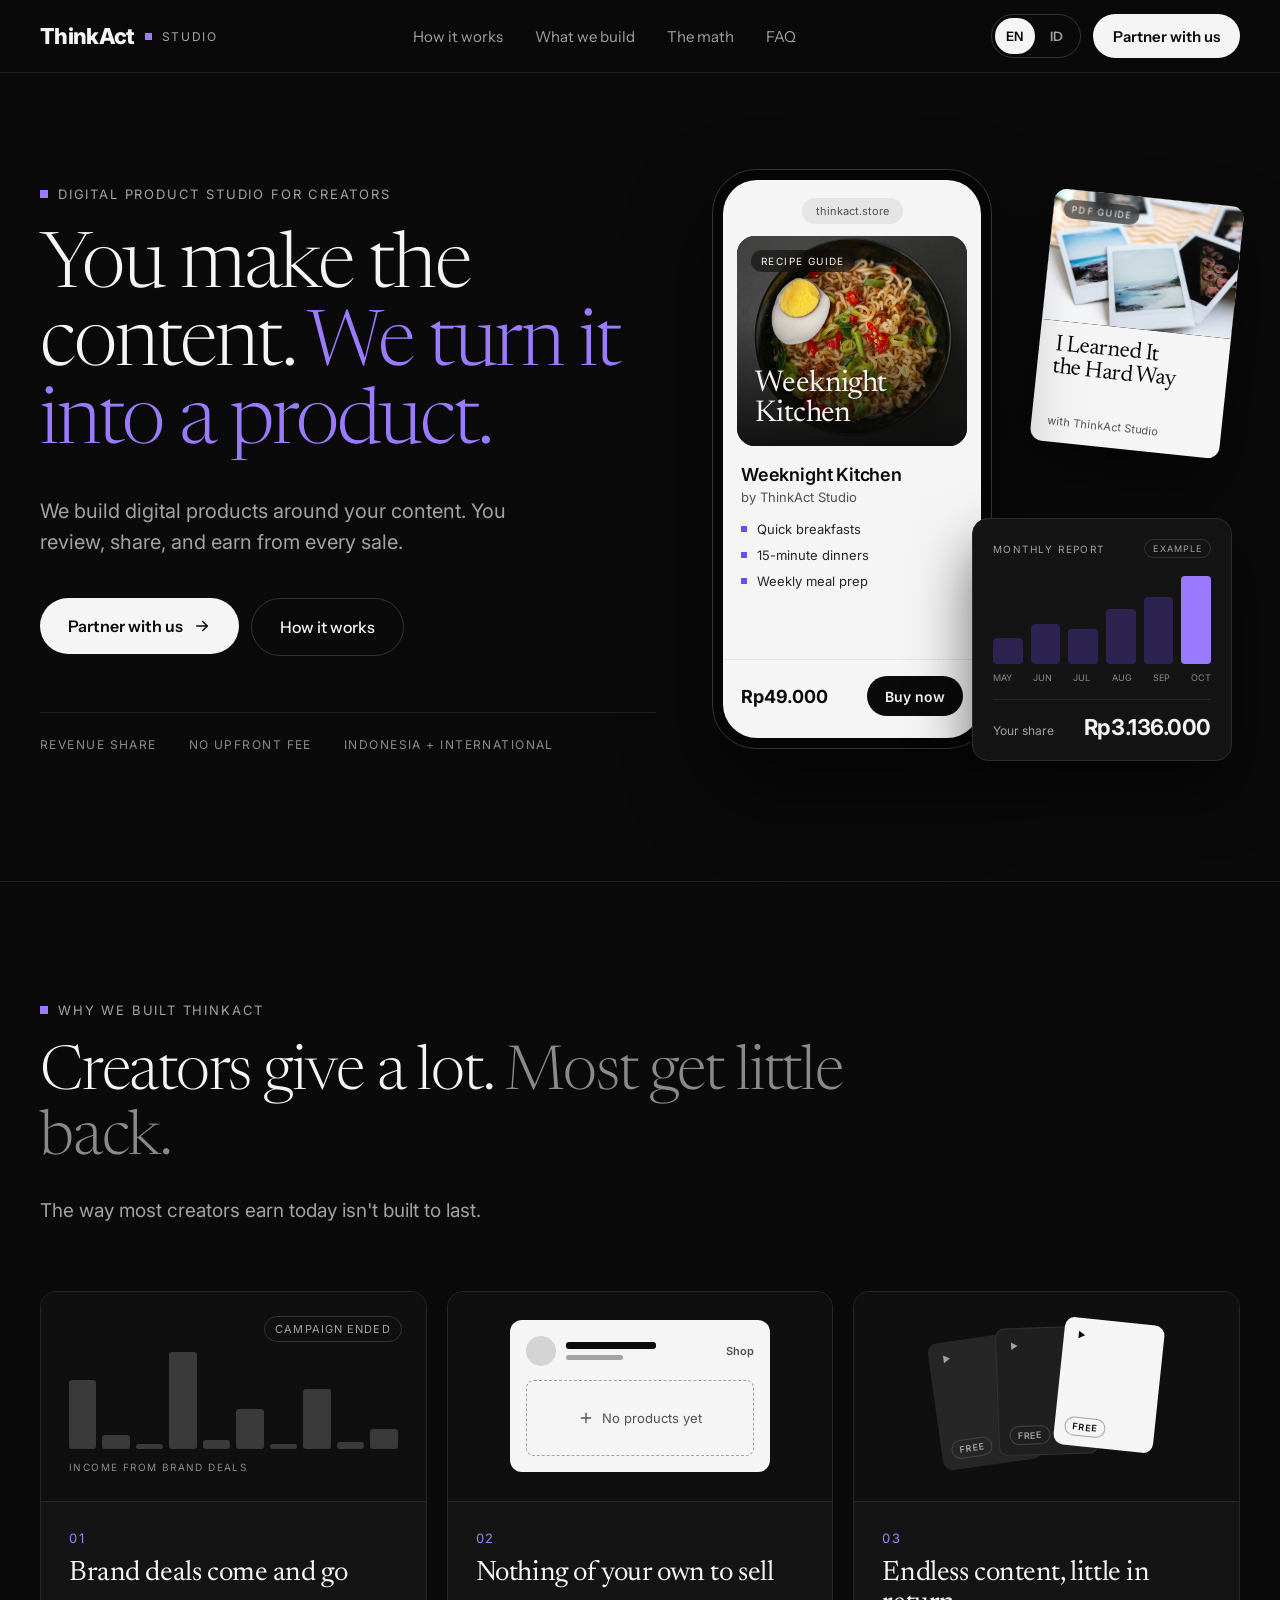
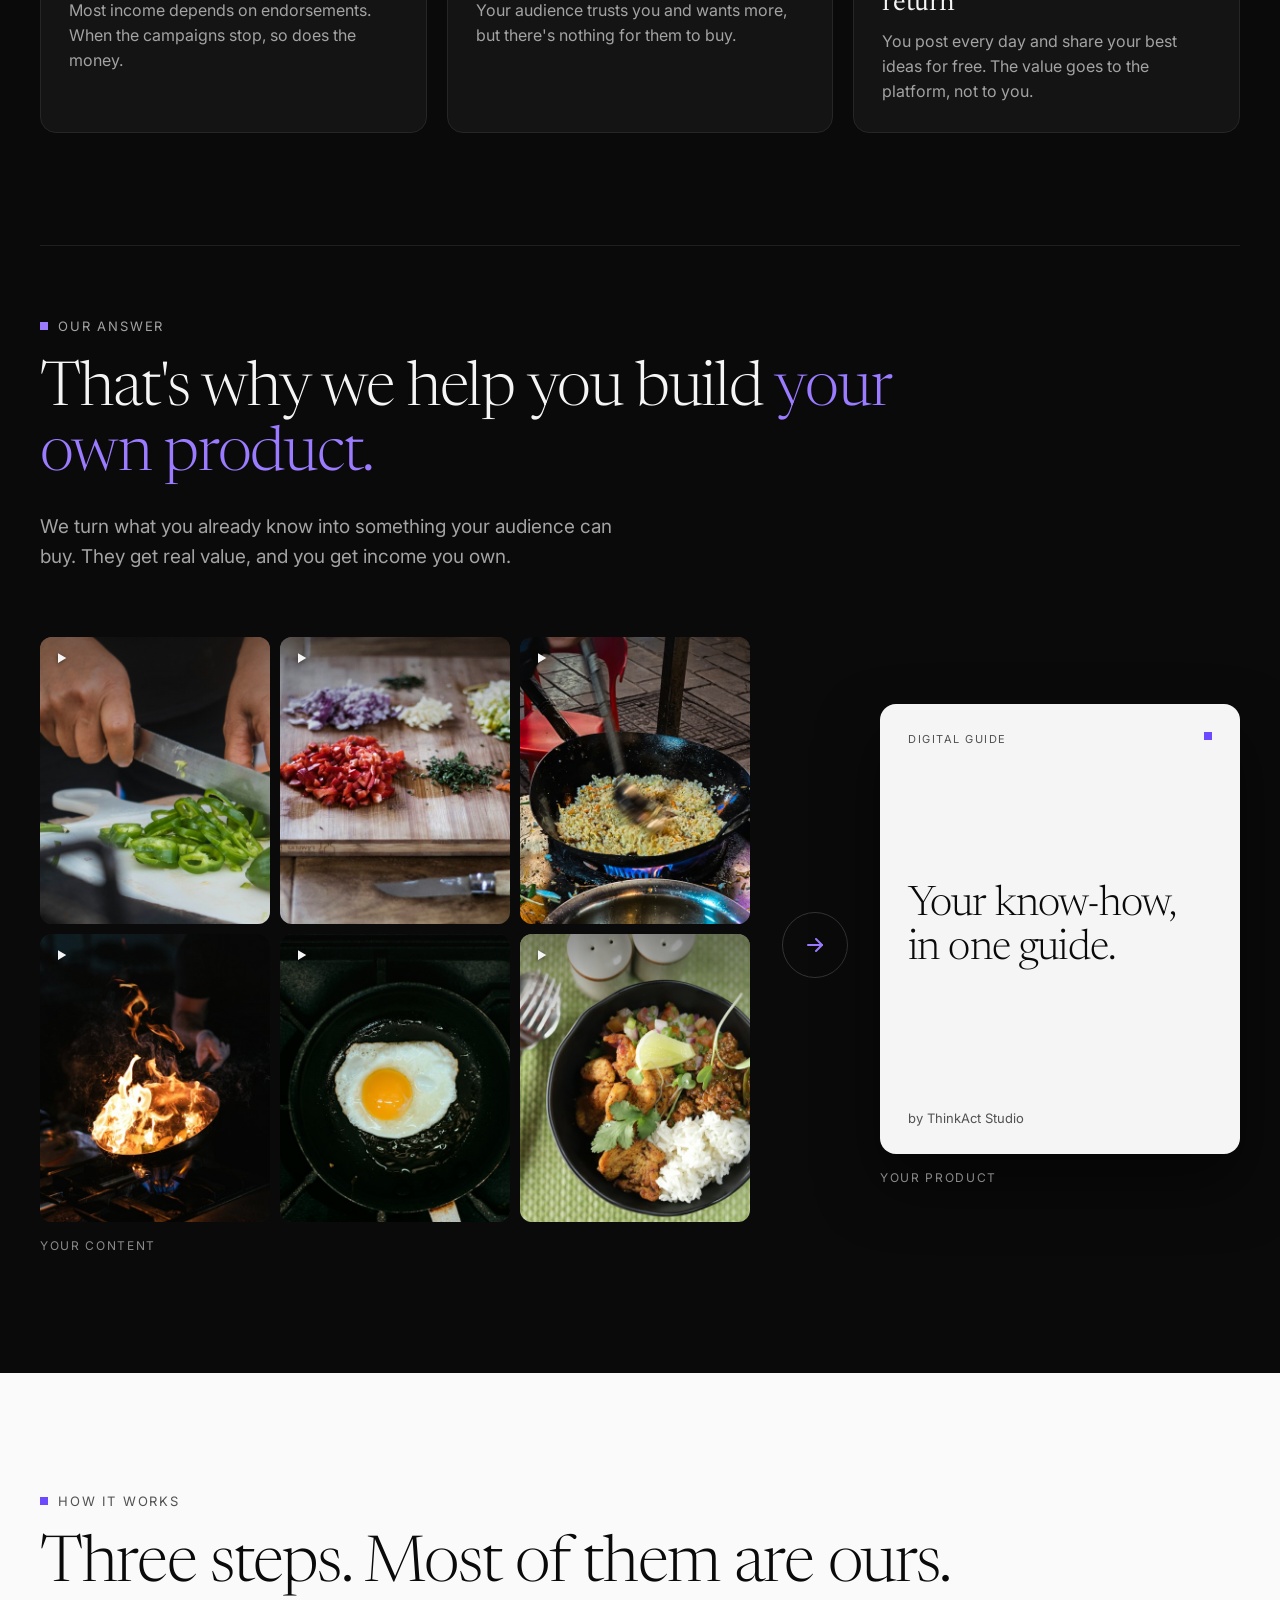
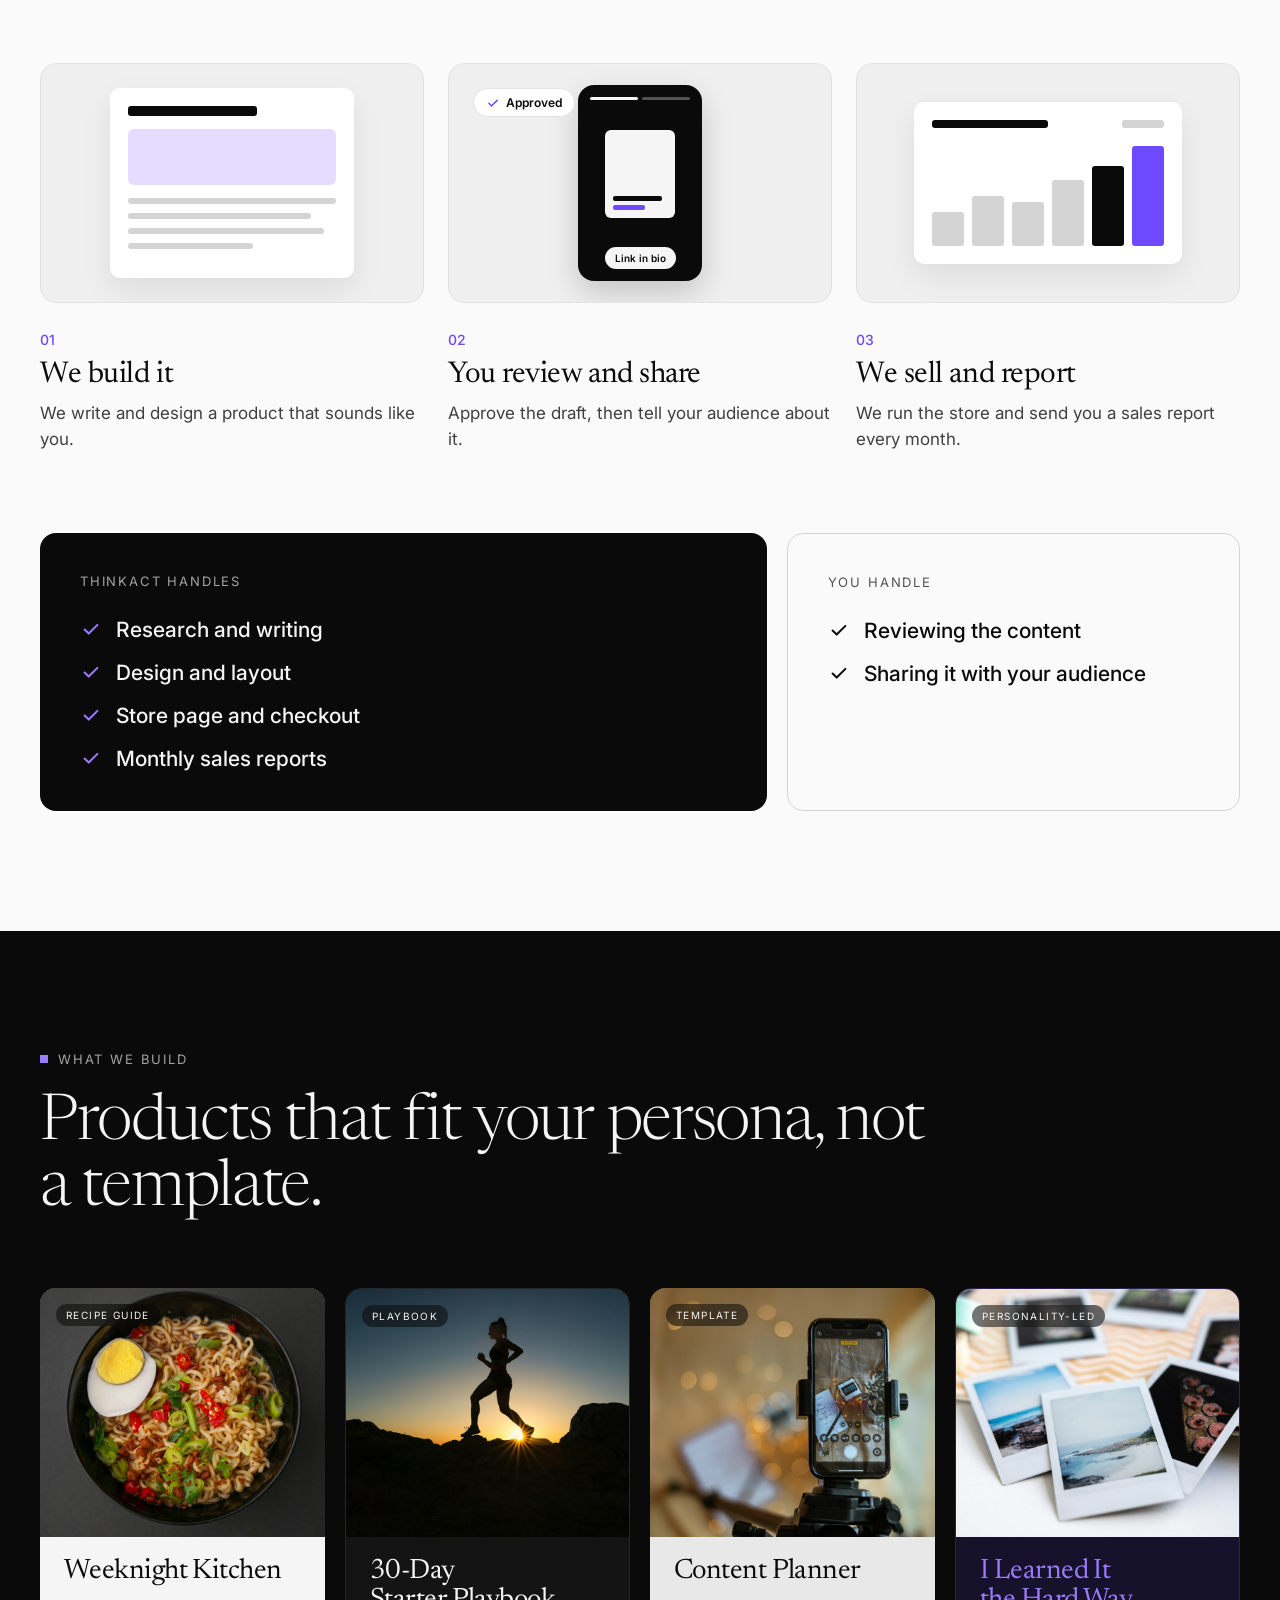
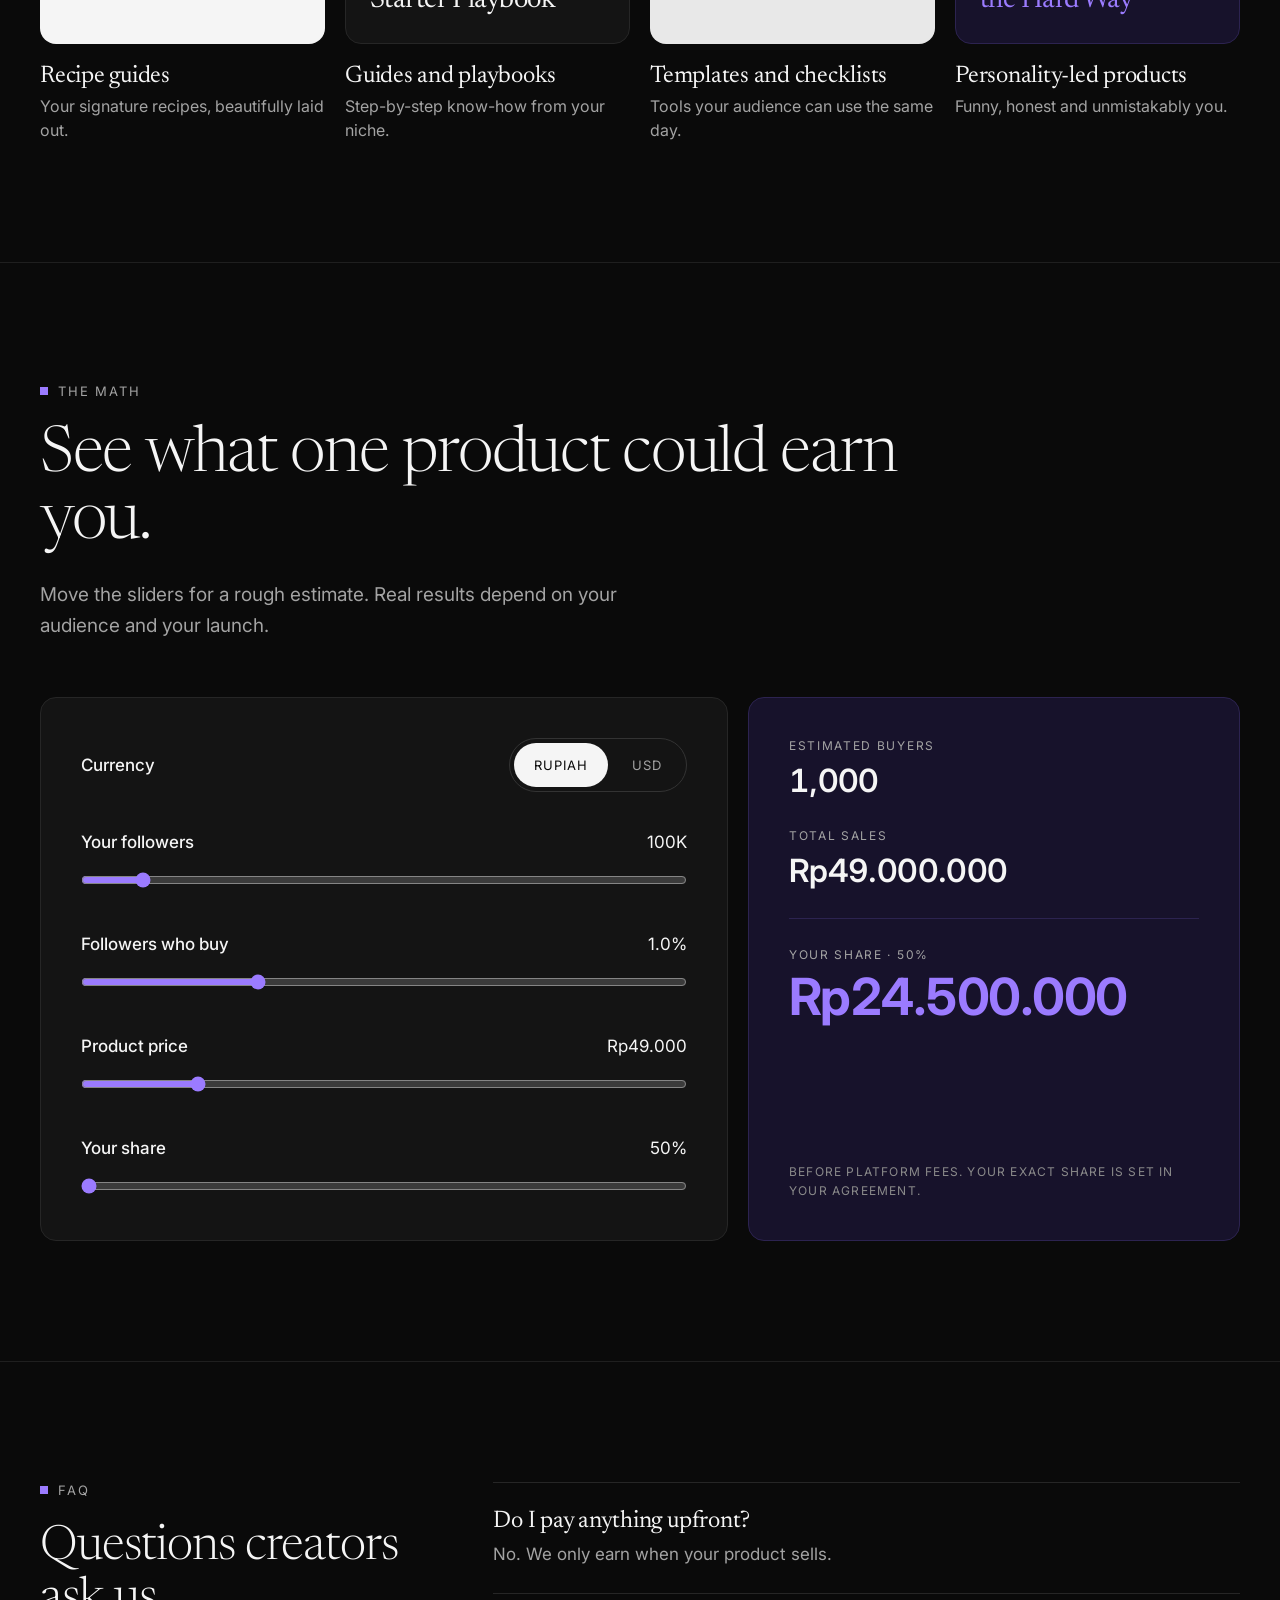
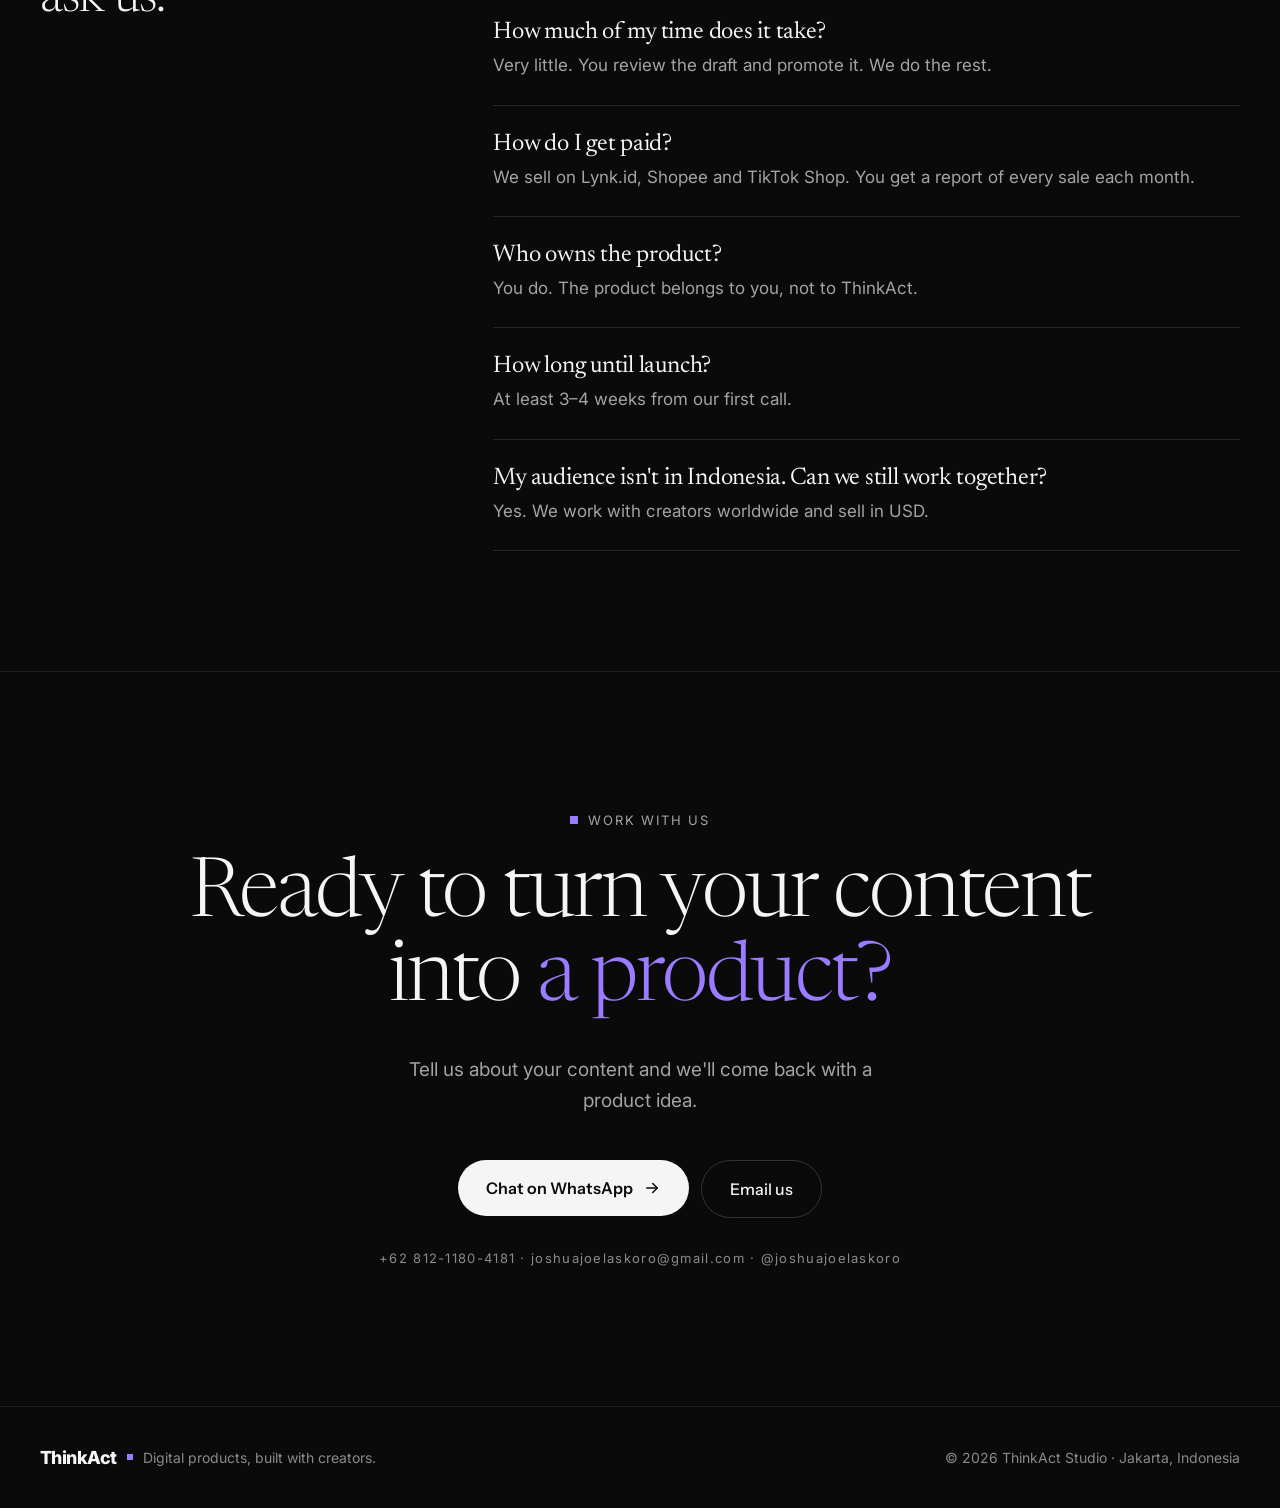
==== index.html @ fa96df80 "Add EN/ID language switch with Indonesian copy A switch in the header swaps every tagged text betwee" ====
<!doctype html>
<html lang="en">
<head>
<meta charset="utf-8">
<meta name="viewport" content="width=device-width, initial-scale=1">
<title>ThinkAct Studio | Digital products for creators</title>
<meta name="description" content="ThinkAct Studio builds digital products around your content. You review, share, and earn from every sale.">
<link href="https://fonts.googleapis.com/css2?family=Instrument+Sans:wght@400..700&amp;family=Inter:opsz,wght@14..32,300..800&amp;family=Newsreader:opsz,wght@6..72,300..600&amp;display=swap" rel="stylesheet">
<link rel="stylesheet" href="styles.css">
<script>
// Hide content for scroll animations only while JS runs; if script.js never starts, show everything.
document.documentElement.classList.add('js');
setTimeout(function () { if (!window.__taReady) document.documentElement.classList.remove('js'); }, 2500);
</script>
<script src="copy-id.js" defer></script>
<script src="script.js" defer></script>
</head>
<body>
<div style="background: #0A0A0A; color: #F5F5F5; font-family: 'Inter', system-ui, sans-serif; font-optical-sizing: auto; overflow-x: clip">

<header style="position: sticky; top: 0; z-index: 10; background: rgba(10,10,10,0.92); border-bottom: 1px solid #1F1F1F">
<nav class="site-nav" aria-label="Main" data-i18n-aria="aria.nav" style="max-width: 1200px; margin: 0 auto; padding: 0 24px; height: 72px; display: flex; align-items: center; justify-content: space-between; gap: 24px">
<a href="#top" class="nav-logo" style="display: flex; align-items: center; gap: 10px; color: #F5F5F5">
<span style="font-size: 22px; font-weight: 800; letter-spacing: -0.03em">ThinkAct</span>
<span style="width: 7px; height: 7px; background: #9B7BFF; display: inline-block"></span>
<span class="nav-studio" style="font-family: 'Inter', sans-serif; font-size: 12px; letter-spacing: 0.14em; color: #A3A3A3">STUDIO</span>
</a>
<div class="nav-links" style="display: flex; gap: 32px; font-family: 'Instrument Sans', sans-serif; font-size: 15px">
<a href="#how" style="color: #A3A3A3"><span data-i18n="nav.how">How it works</span></a>
<a href="#build" style="color: #A3A3A3"><span data-i18n="nav.build">What we build</span></a>
<a href="#math" style="color: #A3A3A3"><span data-i18n="nav.math">The math</span></a>
<a href="#faq" style="color: #A3A3A3">FAQ</a>
</div>
<div class="nav-right">
<div class="lang-switch" role="group" aria-label="Language" data-i18n-aria="aria.language">
<button type="button" data-lang="en" aria-pressed="true">EN</button>
<button type="button" data-lang="id" aria-pressed="false">ID</button>
</div>
<a href="#contact" class="nav-cta" style="background: #F5F5F5; color: #0A0A0A; font-family: 'Instrument Sans', sans-serif; font-weight: 600; font-size: 15px; padding: 0 20px; height: 44px; display: inline-flex; align-items: center; border-radius: 999px; flex-shrink: 0"><span data-i18n="cta.partner">Partner with us</span></a>
</div>
</nav>
</header>

<section id="top" class="hero hero-fade" style="max-width: 1200px; margin: 0 auto; padding: 96px 24px 112px; display: flex; flex-wrap: wrap; align-items: center; gap: 64px 48px">
<div style="flex: 1 1 520px; min-width: 0">
<div style="font-family: 'Inter', sans-serif; font-size: 13px; letter-spacing: 0.14em; color: #A3A3A3; display: flex; align-items: center; gap: 10px">
<span style="width: 8px; height: 8px; background: #9B7BFF; display: inline-block; flex-shrink: 0"></span>
<span><span data-i18n="hero.eyebrow">DIGITAL PRODUCT STUDIO FOR CREATORS</span></span>
</div>
<h1 style="margin: 28px 0 0; font-family: 'Newsreader', Georgia, serif; font-size: clamp(46px, 6vw, 88px); line-height: 1.02; letter-spacing: -0.025em; font-weight: 300"><span data-i18n="hero.h1a">You make the content.</span> <span style="color: #9B7BFF"><span data-i18n="hero.h1b">We turn it into a product.</span></span></h1>
<p style="margin: 32px 0 0; font-size: 20px; line-height: 1.55; color: #A3A3A3; max-width: 520px"><span data-i18n="hero.lead">We build digital products around your content. You review, share, and earn from every sale.</span></p>
<div style="margin-top: 40px; display: flex; flex-wrap: wrap; gap: 12px">
<a href="#contact" style="background: #F5F5F5; color: #0A0A0A; font-family: 'Instrument Sans', sans-serif; font-weight: 600; font-size: 16px; padding: 0 28px; height: 56px; display: inline-flex; align-items: center; gap: 10px; border-radius: 999px"><span data-i18n="cta.partner">Partner with us</span>
<svg aria-hidden="true" width="18" height="18" viewBox="0 0 24 24" fill="none" stroke="currentColor" stroke-width="2" stroke-linecap="round" stroke-linejoin="round"><path d="M5 12h14"></path><path d="M13 6l6 6-6 6"></path></svg>
</a>
<a href="#how" style="border: 1px solid #333333; color: #F5F5F5; font-family: 'Instrument Sans', sans-serif; font-weight: 500; font-size: 16px; padding: 0 28px; height: 56px; display: inline-flex; align-items: center; border-radius: 999px"><span data-i18n="nav.how">How it works</span></a>
</div>
<div style="margin-top: 56px; padding-top: 24px; border-top: 1px solid #1F1F1F; display: flex; flex-wrap: wrap; gap: 12px 32px; font-family: 'Inter', sans-serif; font-size: 12px; letter-spacing: 0.12em; color: #8A8A8A">
<span><span data-i18n="hero.trust1">REVENUE SHARE</span></span>
<span><span data-i18n="hero.trust2">NO UPFRONT FEE</span></span>
<span><span data-i18n="hero.trust3">INDONESIA + INTERNATIONAL</span></span>
</div>
</div>

<div style="flex: 1 1 440px; min-width: 0; display: flex; justify-content: center">
<div aria-hidden="true" class="hero-visual" style="position: relative; width: 100%; max-width: 520px; height: 600px">
<div class="hero-cover" style="position: absolute; top: 28px; right: 0; width: 190px; aspect-ratio: 3 / 4; box-sizing: border-box; background: #F5F5F5; color: #0A0A0A; border-radius: 12px; overflow: hidden; transform: rotate(6deg); display: flex; flex-direction: column; box-shadow: 0 30px 60px rgba(0,0,0,0.55)">
<div class="hero-cover-photo"><img src="images/hard-way-guide.jpg" alt=""><span class="cover-tag"><span data-i18n="mock.pdf">PDF GUIDE</span></span></div>
<div style="flex: 1; padding: 12px 16px 14px; display: flex; flex-direction: column; justify-content: space-between">
<div class="hero-cover-title" style="font-family: 'Newsreader', Georgia, serif; font-size: 23px; font-weight: 400; letter-spacing: -0.02em; line-height: 1.02"><span data-i18n="product.hardway">I Learned It the Hard Way</span></div>
<div style="font-size: 11px; color: #525252"><span data-i18n="mock.with">with ThinkAct Studio</span></div>
</div>
</div>
<div class="hero-phone" style="position: absolute; top: 0; left: 0; width: 280px; height: 580px; box-sizing: border-box; background: #050505; border: 1px solid #333333; border-radius: 44px; padding: 10px; box-shadow: 0 40px 80px rgba(0,0,0,0.6)">
<div style="width: 100%; height: 100%; box-sizing: border-box; background: #F5F5F5; border-radius: 34px; overflow: hidden; color: #0A0A0A; display: flex; flex-direction: column">
<div style="padding: 18px 16px 12px; display: flex; justify-content: center">
<span style="font-family: 'Inter', sans-serif; font-size: 11px; color: #525252; background: #E5E5E5; border-radius: 999px; padding: 6px 14px">thinkact.store</span>
</div>
<div class="phone-cover">
<img src="images/weeknight-kitchen.jpg" alt="">
<span class="cover-tag"><span data-i18n="mock.recipe">RECIPE GUIDE</span></span>
<div class="phone-cover-title"><span data-i18n="product.kitchen">Weeknight Kitchen</span></div>
</div>
<div style="padding: 18px 18px 0">
<div style="font-size: 18px; font-weight: 600; letter-spacing: -0.01em"><span data-i18n="product.kitchen">Weeknight Kitchen</span></div>
<div style="margin-top: 4px; font-size: 13px; color: #525252"><span data-i18n="mock.by">by ThinkAct Studio</span></div>
<div style="margin-top: 16px; display: flex; flex-direction: column; gap: 10px; font-size: 13px; color: #262626">
<div style="display: flex; align-items: center; gap: 10px"><span style="width: 6px; height: 6px; background: #6D4AFF; display: inline-block"></span><span data-i18n="mock.item1">Quick breakfasts</span></div>
<div style="display: flex; align-items: center; gap: 10px"><span style="width: 6px; height: 6px; background: #6D4AFF; display: inline-block"></span><span data-i18n="mock.item2">15-minute dinners</span></div>
<div style="display: flex; align-items: center; gap: 10px"><span style="width: 6px; height: 6px; background: #6D4AFF; display: inline-block"></span><span data-i18n="mock.item3">Weekly meal prep</span></div>
</div>
</div>
<div style="margin-top: auto; padding: 16px 18px 22px; display: flex; align-items: center; justify-content: space-between; border-top: 1px solid #E5E5E5">
<span style="font-size: 18px; font-weight: 700">Rp49.000</span>
<span style="background: #0A0A0A; color: #F5F5F5; font-size: 14px; font-weight: 600; height: 40px; padding: 0 18px; display: inline-flex; align-items: center; border-radius: 999px"><span data-i18n="mock.buy">Buy now</span></span>
</div>
</div>
</div>
<div class="hero-report" style="position: absolute; right: 0; bottom: 8px; width: 260px; box-sizing: border-box; background: #141414; border: 1px solid #2C2C2C; border-radius: 16px; padding: 20px; box-shadow: 0 30px 60px rgba(0,0,0,0.55)">
<div style="display: flex; justify-content: space-between; align-items: center">
<span style="font-family: 'Inter', sans-serif; font-size: 10px; letter-spacing: 0.14em; color: #A3A3A3"><span data-i18n="mock.report">MONTHLY REPORT</span></span>
<span style="font-family: 'Inter', sans-serif; font-size: 9px; letter-spacing: 0.12em; color: #A3A3A3; border: 1px solid #333333; border-radius: 999px; padding: 3px 8px"><span data-i18n="mock.example">EXAMPLE</span></span>
</div>
<div style="margin-top: 18px; height: 88px; display: flex; align-items: flex-end; gap: 8px">
<div style="flex: 1; height: 30%; background: #2C2350; border-radius: 4px"></div>
<div style="flex: 1; height: 46%; background: #2C2350; border-radius: 4px"></div>
<div style="flex: 1; height: 40%; background: #2C2350; border-radius: 4px"></div>
<div style="flex: 1; height: 62%; background: #2C2350; border-radius: 4px"></div>
<div style="flex: 1; height: 76%; background: #2C2350; border-radius: 4px"></div>
<div style="flex: 1; height: 100%; background: #9B7BFF; border-radius: 4px"></div>
</div>
<div style="margin-top: 8px; display: flex; justify-content: space-between; font-family: 'Inter', sans-serif; font-size: 9px; color: #8A8A8A">
<span><span data-i18n="month.may">MAY</span></span><span>JUN</span><span>JUL</span><span><span data-i18n="month.aug">AUG</span></span><span>SEP</span><span><span data-i18n="month.oct">OCT</span></span>
</div>
<div style="margin-top: 16px; padding-top: 14px; border-top: 1px solid #262626; display: flex; justify-content: space-between; align-items: baseline">
<span style="font-size: 12px; color: #A3A3A3"><span data-i18n="share.label">Your share</span></span>
<span style="font-size: 22px; font-weight: 700; letter-spacing: -0.02em">Rp3.136.000</span>
</div>
</div>
</div>
</div>
</section>

<section style="border-top: 1px solid #1F1F1F">
<div class="wrap" style="max-width: 1200px; margin: 0 auto; padding: 120px 24px">
<div data-reveal style="font-family: 'Inter', sans-serif; font-size: 13px; letter-spacing: 0.14em; color: #A3A3A3; display: flex; align-items: center; gap: 10px">
<span style="width: 8px; height: 8px; background: #9B7BFF; display: inline-block; flex-shrink: 0"></span>
<span><span data-i18n="why.eyebrow">WHY WE BUILT THINKACT</span></span>
</div>
<h2 data-reveal style="margin: 24px 0 0; font-family: 'Newsreader', Georgia, serif; font-size: clamp(36px, 4.8vw, 66px); line-height: 1.06; letter-spacing: -0.02em; font-weight: 300; max-width: 940px"><span data-i18n="why.h2a">Creators give a lot.</span> <span style="color: #8A8A8A"><span data-i18n="why.h2b">Most get little back.</span></span></h2>
<p data-reveal style="margin: 24px 0 0; font-size: 19px; line-height: 1.6; color: #A3A3A3; max-width: 560px"><span data-i18n="why.lead">The way most creators earn today isn't built to last.</span></p>

<div data-stagger style="margin-top: 64px; display: flex; flex-wrap: wrap; gap: 20px">

<div style="flex: 1 1 300px; min-width: 0; box-sizing: border-box; background: #141414; border: 1px solid #262626; border-radius: 16px; overflow: hidden">
<div aria-hidden="true" style="height: 210px; box-sizing: border-box; background: #0F0F0F; border-bottom: 1px solid #262626; padding: 28px; display: flex; flex-direction: column; justify-content: flex-end; position: relative">
<span style="position: absolute; top: 24px; right: 24px; font-size: 11px; letter-spacing: 0.1em; color: #A3A3A3; border: 1px solid #333333; border-radius: 999px; padding: 5px 10px"><span data-i18n="why.c1tag">CAMPAIGN ENDED</span></span>
<div style="height: 110px; display: flex; align-items: flex-end; gap: 6px">
<div style="flex: 1; height: 62%; background: #3A3A3A; border-radius: 3px"></div>
<div style="flex: 1; height: 12%; background: #3A3A3A; border-radius: 3px"></div>
<div style="flex: 1; height: 4%; background: #3A3A3A; border-radius: 3px"></div>
<div style="flex: 1; height: 88%; background: #3A3A3A; border-radius: 3px"></div>
<div style="flex: 1; height: 8%; background: #3A3A3A; border-radius: 3px"></div>
<div style="flex: 1; height: 36%; background: #3A3A3A; border-radius: 3px"></div>
<div style="flex: 1; height: 4%; background: #3A3A3A; border-radius: 3px"></div>
<div style="flex: 1; height: 54%; background: #3A3A3A; border-radius: 3px"></div>
<div style="flex: 1; height: 6%; background: #3A3A3A; border-radius: 3px"></div>
<div style="flex: 1; height: 18%; background: #3A3A3A; border-radius: 3px"></div>
</div>
<div style="margin-top: 12px; font-size: 10px; letter-spacing: 0.14em; color: #8A8A8A"><span data-i18n="why.c1chart">INCOME FROM BRAND DEALS</span></div>
</div>
<div style="padding: 28px">
<div style="font-size: 13px; letter-spacing: 0.14em; color: #9B7BFF">01</div>
<h3 style="margin: 12px 0 0; font-family: 'Newsreader', Georgia, serif; font-size: 28px; font-weight: 400; letter-spacing: -0.015em; line-height: 1.1"><span data-i18n="why.c1title">Brand deals come and go</span></h3>
<p style="margin: 10px 0 0; font-size: 16px; line-height: 1.55; color: #A3A3A3"><span data-i18n="why.c1body">Most income depends on endorsements. When the campaigns stop, so does the money.</span></p>
</div>
</div>

<div style="flex: 1 1 300px; min-width: 0; box-sizing: border-box; background: #141414; border: 1px solid #262626; border-radius: 16px; overflow: hidden">
<div aria-hidden="true" style="height: 210px; box-sizing: border-box; background: #0F0F0F; border-bottom: 1px solid #262626; padding: 28px; display: flex; align-items: center; justify-content: center">
<div style="width: 100%; max-width: 260px; box-sizing: border-box; background: #F5F5F5; color: #0A0A0A; border-radius: 12px; padding: 16px">
<div style="display: flex; align-items: center; gap: 10px">
<span style="width: 30px; height: 30px; border-radius: 999px; background: #D4D4D4; flex-shrink: 0"></span>
<div style="flex: 1">
<div style="height: 7px; width: 60%; background: #0A0A0A; border-radius: 3px"></div>
<div style="margin-top: 6px; height: 5px; width: 38%; background: #A3A3A3; border-radius: 3px"></div>
</div>
<span style="font-size: 11px; font-weight: 600; color: #525252"><span data-i18n="why.shop">Shop</span></span>
</div>
<div style="margin-top: 14px; height: 76px; box-sizing: border-box; border: 1.5px dashed #A3A3A3; border-radius: 8px; display: flex; align-items: center; justify-content: center; gap: 8px; font-size: 13px; color: #525252">
<svg width="16" height="16" viewBox="0 0 24 24" fill="none" stroke="#525252" stroke-width="2" stroke-linecap="round"><path d="M12 5v14"></path><path d="M5 12h14"></path></svg><span data-i18n="why.noproducts">No products yet</span>
</div>
</div>
</div>
<div style="padding: 28px">
<div style="font-size: 13px; letter-spacing: 0.14em; color: #9B7BFF">02</div>
<h3 style="margin: 12px 0 0; font-family: 'Newsreader', Georgia, serif; font-size: 28px; font-weight: 400; letter-spacing: -0.015em; line-height: 1.1"><span data-i18n="why.c2title">Nothing of your own to sell</span></h3>
<p style="margin: 10px 0 0; font-size: 16px; line-height: 1.55; color: #A3A3A3"><span data-i18n="why.c2body">Your audience trusts you and wants more, but there's nothing for them to buy.</span></p>
</div>
</div>

<div style="flex: 1 1 300px; min-width: 0; box-sizing: border-box; background: #141414; border: 1px solid #262626; border-radius: 16px; overflow: hidden">
<div aria-hidden="true" style="height: 210px; box-sizing: border-box; background: #0F0F0F; border-bottom: 1px solid #262626; display: flex; align-items: center; justify-content: center">
<div style="position: relative; width: 224px; height: 150px">
<div style="position: absolute; left: 0; top: 16px; width: 100px; height: 128px; box-sizing: border-box; background: #262626; border-radius: 10px; padding: 10px; transform: rotate(-8deg); display: flex; flex-direction: column; justify-content: space-between">
<svg width="14" height="14" viewBox="0 0 24 24" fill="#A3A3A3"><path d="M8 5.5v13l11-6.5z"></path></svg>
<span style="align-self: flex-start; font-size: 9px; font-weight: 600; letter-spacing: 0.1em; color: #A3A3A3; border: 1px solid #444444; border-radius: 999px; padding: 3px 7px"><span data-i18n="why.free">FREE</span></span>
</div>
<div style="position: absolute; left: 62px; top: 6px; width: 100px; height: 128px; box-sizing: border-box; background: #1F1F1F; border: 1px solid #333333; border-radius: 10px; padding: 10px; transform: rotate(-2deg); display: flex; flex-direction: column; justify-content: space-between">
<svg width="14" height="14" viewBox="0 0 24 24" fill="#A3A3A3"><path d="M8 5.5v13l11-6.5z"></path></svg>
<span style="align-self: flex-start; font-size: 9px; font-weight: 600; letter-spacing: 0.1em; color: #A3A3A3; border: 1px solid #444444; border-radius: 999px; padding: 3px 7px"><span data-i18n="why.free">FREE</span></span>
</div>
<div style="position: absolute; left: 124px; top: 0; width: 100px; height: 128px; box-sizing: border-box; background: #F5F5F5; border-radius: 10px; padding: 10px; transform: rotate(6deg); display: flex; flex-direction: column; justify-content: space-between">
<svg width="14" height="14" viewBox="0 0 24 24" fill="#0A0A0A"><path d="M8 5.5v13l11-6.5z"></path></svg>
<span style="align-self: flex-start; font-size: 9px; font-weight: 600; letter-spacing: 0.1em; color: #0A0A0A; border: 1px solid #A3A3A3; border-radius: 999px; padding: 3px 7px"><span data-i18n="why.free">FREE</span></span>
</div>
</div>
</div>
<div style="padding: 28px">
<div style="font-size: 13px; letter-spacing: 0.14em; color: #9B7BFF">03</div>
<h3 style="margin: 12px 0 0; font-family: 'Newsreader', Georgia, serif; font-size: 28px; font-weight: 400; letter-spacing: -0.015em; line-height: 1.1"><span data-i18n="why.c3title">Endless content, little in return</span></h3>
<p style="margin: 10px 0 0; font-size: 16px; line-height: 1.55; color: #A3A3A3"><span data-i18n="why.c3body">You post every day and share your best ideas for free. The value goes to the platform, not to you.</span></p>
</div>
</div>

</div>

<div style="margin-top: 112px; padding-top: 72px; border-top: 1px solid #1F1F1F">
<div data-reveal style="font-size: 13px; letter-spacing: 0.14em; color: #A3A3A3; display: flex; align-items: center; gap: 10px">
<span style="width: 8px; height: 8px; background: #9B7BFF; display: inline-block; flex-shrink: 0"></span>
<span><span data-i18n="answer.eyebrow">OUR ANSWER</span></span>
</div>
<h2 data-reveal style="margin: 24px 0 0; font-family: 'Newsreader', Georgia, serif; font-size: clamp(36px, 4.8vw, 66px); line-height: 1.06; letter-spacing: -0.02em; font-weight: 300; max-width: 960px"><span data-i18n="answer.h2a">That's why we help you build</span> <span style="color: #9B7BFF"><span data-i18n="answer.h2b">your own product.</span></span></h2>
<p data-reveal style="margin: 24px 0 0; font-size: 19px; line-height: 1.6; color: #A3A3A3; max-width: 600px"><span data-i18n="answer.lead">We turn what you already know into something your audience can buy. They get real value, and you get income you own.</span></p>
</div>
<div data-stagger style="margin-top: 64px; display: flex; flex-wrap: wrap; align-items: center; gap: 32px">
<figure style="margin: 0; flex: 2 1 380px; min-width: 0">
<div aria-hidden="true" style="display: grid; grid-template-columns: repeat(3, minmax(0, 1fr)); gap: 10px">
<div class="post"><img src="images/post-chillies.jpg" alt="" loading="lazy"><svg class="post-play" viewBox="0 0 24 24" fill="#F5F5F5"><path d="M8 5.5v13l11-6.5z"></path></svg></div>
<div class="post"><img src="images/post-shallots.jpg" alt="" loading="lazy"><svg class="post-play" viewBox="0 0 24 24" fill="#F5F5F5"><path d="M8 5.5v13l11-6.5z"></path></svg></div>
<div class="post"><img src="images/post-fried-rice.jpg" alt="" loading="lazy"><svg class="post-play" viewBox="0 0 24 24" fill="#F5F5F5"><path d="M8 5.5v13l11-6.5z"></path></svg></div>
<div class="post"><img src="images/post-wok-flame.jpg" alt="" loading="lazy"><svg class="post-play" viewBox="0 0 24 24" fill="#F5F5F5"><path d="M8 5.5v13l11-6.5z"></path></svg></div>
<div class="post"><img src="images/post-fried-egg.jpg" alt="" loading="lazy"><svg class="post-play" viewBox="0 0 24 24" fill="#F5F5F5"><path d="M8 5.5v13l11-6.5z"></path></svg></div>
<div class="post"><img src="images/post-rice-bowl.jpg" alt="" loading="lazy"><svg class="post-play" viewBox="0 0 24 24" fill="#F5F5F5"><path d="M8 5.5v13l11-6.5z"></path></svg></div>
</div>
<figcaption style="margin-top: 16px; font-family: 'Inter', sans-serif; font-size: 12px; letter-spacing: 0.14em; color: #8A8A8A"><span data-i18n="answer.content">YOUR CONTENT</span></figcaption>
</figure>
<div aria-hidden="true" class="flow-arrow" style="flex: 0 0 auto; width: 64px; height: 64px; border-radius: 999px; border: 1px solid #333333; display: flex; align-items: center; justify-content: center">
<svg width="24" height="24" viewBox="0 0 24 24" fill="none" stroke="#9B7BFF" stroke-width="2" stroke-linecap="round" stroke-linejoin="round"><path d="M5 12h14"></path><path d="M13 6l6 6-6 6"></path></svg>
</div>
<figure style="margin: 0; flex: 1 1 260px; min-width: 0; max-width: 360px">
<div aria-hidden="true" style="aspect-ratio: 4 / 5; box-sizing: border-box; background: #F5F5F5; color: #0A0A0A; border-radius: 16px; padding: 28px; display: flex; flex-direction: column; justify-content: space-between; box-shadow: 0 30px 60px rgba(0,0,0,0.5)">
<div style="display: flex; justify-content: space-between; font-family: 'Inter', sans-serif; font-size: 11px; letter-spacing: 0.14em; color: #525252"><span><span data-i18n="answer.guide">DIGITAL GUIDE</span></span><span style="width: 8px; height: 8px; background: #6D4AFF; display: inline-block"></span></div>
<div style="font-family: 'Newsreader', Georgia, serif; font-size: 42px; font-weight: 300; letter-spacing: -0.02em; line-height: 1.04"><span data-i18n="answer.knowhow">Your know-how, in one guide.</span></div>
<div style="font-size: 13px; color: #525252"><span data-i18n="mock.by">by ThinkAct Studio</span></div>
</div>
<figcaption style="margin-top: 16px; font-family: 'Inter', sans-serif; font-size: 12px; letter-spacing: 0.14em; color: #8A8A8A"><span data-i18n="answer.product">YOUR PRODUCT</span></figcaption>
</figure>
</div>
</div>
</section>

<section id="how" style="background: #FAFAFA; color: #0A0A0A">
<div class="wrap" style="max-width: 1200px; margin: 0 auto; padding: 120px 24px">
<div data-reveal style="font-family: 'Inter', sans-serif; font-size: 13px; letter-spacing: 0.14em; color: #525252; display: flex; align-items: center; gap: 10px">
<span style="width: 8px; height: 8px; background: #6D4AFF; display: inline-block; flex-shrink: 0"></span>
<span><span data-i18n="how.eyebrow">HOW IT WORKS</span></span>
</div>
<h2 data-reveal style="margin: 24px 0 0; font-family: 'Newsreader', Georgia, serif; font-size: clamp(38px, 5vw, 70px); line-height: 1.04; letter-spacing: -0.02em; font-weight: 300"><span data-i18n="how.h2">Three steps. Most of them are ours.</span></h2>
<div data-stagger style="margin-top: 64px; display: flex; flex-wrap: wrap; gap: 48px 24px">

<div style="flex: 1 1 300px; min-width: 0">
<div aria-hidden="true" style="height: 240px; box-sizing: border-box; background: #EFEFEF; border: 1px solid #E2E2E2; border-radius: 16px; display: flex; align-items: center; justify-content: center; overflow: hidden">
<div style="width: 64%; height: 190px; box-sizing: border-box; background: #FFFFFF; border-radius: 10px; padding: 18px; display: flex; flex-direction: column; gap: 9px; box-shadow: 0 12px 30px rgba(0,0,0,0.08)">
<div style="height: 10px; width: 62%; background: #0A0A0A; border-radius: 3px"></div>
<div style="height: 56px; background: #E4DDFF; border-radius: 6px; margin: 4px 0"></div>
<div style="height: 6px; width: 100%; background: #D4D4D4; border-radius: 3px"></div>
<div style="height: 6px; width: 88%; background: #D4D4D4; border-radius: 3px"></div>
<div style="height: 6px; width: 94%; background: #D4D4D4; border-radius: 3px"></div>
<div style="height: 6px; width: 60%; background: #D4D4D4; border-radius: 3px"></div>
</div>
</div>
<div style="margin-top: 28px; font-family: 'Inter', sans-serif; font-size: 14px; color: #6D4AFF; font-weight: 500">01</div>
<h3 style="margin: 12px 0 0; font-family: 'Newsreader', Georgia, serif; font-size: 30px; font-weight: 400; letter-spacing: -0.015em"><span data-i18n="how.s1title">We build it</span></h3>
<p style="margin: 10px 0 0; font-size: 17px; line-height: 1.55; color: #404040"><span data-i18n="how.s1body">We write and design a product that sounds like you.</span></p>
</div>

<div style="flex: 1 1 300px; min-width: 0">
<div aria-hidden="true" style="height: 240px; box-sizing: border-box; background: #EFEFEF; border: 1px solid #E2E2E2; border-radius: 16px; display: flex; align-items: center; justify-content: center; overflow: hidden; position: relative">
<div style="width: 124px; height: 196px; box-sizing: border-box; background: #0A0A0A; border-radius: 16px; padding: 12px; display: flex; flex-direction: column; justify-content: space-between; box-shadow: 0 12px 30px rgba(0,0,0,0.18)">
<div style="display: flex; gap: 4px"><div style="flex: 1; height: 3px; background: #F5F5F5; border-radius: 2px"></div><div style="flex: 1; height: 3px; background: #525252; border-radius: 2px"></div></div>
<div style="align-self: center; width: 70px; height: 88px; box-sizing: border-box; background: #F5F5F5; border-radius: 6px; padding: 8px; display: flex; flex-direction: column; justify-content: flex-end">
<div style="height: 5px; width: 90%; background: #0A0A0A; border-radius: 2px"></div>
<div style="margin-top: 4px; height: 5px; width: 60%; background: #6D4AFF; border-radius: 2px"></div>
</div>
<div style="align-self: center; font-size: 10px; font-weight: 600; color: #0A0A0A; background: #F5F5F5; border-radius: 999px; padding: 5px 10px"><span data-i18n="how.linkbio">Link in bio</span></div>
</div>
<div style="position: absolute; top: 24px; left: 24px; display: inline-flex; align-items: center; gap: 6px; background: #FFFFFF; border: 1px solid #E2E2E2; border-radius: 999px; padding: 6px 12px; font-size: 12px; font-weight: 600">
<svg width="14" height="14" viewBox="0 0 24 24" fill="none" stroke="#6D4AFF" stroke-width="2.6" stroke-linecap="round" stroke-linejoin="round"><path d="M5 12.5l4.5 4.5L19 7.5"></path></svg><span data-i18n="how.approved">Approved</span>
</div>
</div>
<div style="margin-top: 28px; font-family: 'Inter', sans-serif; font-size: 14px; color: #6D4AFF; font-weight: 500">02</div>
<h3 style="margin: 12px 0 0; font-family: 'Newsreader', Georgia, serif; font-size: 30px; font-weight: 400; letter-spacing: -0.015em"><span data-i18n="how.s2title">You review and share</span></h3>
<p style="margin: 10px 0 0; font-size: 17px; line-height: 1.55; color: #404040"><span data-i18n="how.s2body">Approve the draft, then tell your audience about it.</span></p>
</div>

<div style="flex: 1 1 300px; min-width: 0">
<div aria-hidden="true" style="height: 240px; box-sizing: border-box; background: #EFEFEF; border: 1px solid #E2E2E2; border-radius: 16px; display: flex; align-items: center; justify-content: center; overflow: hidden">
<div style="width: 70%; box-sizing: border-box; background: #FFFFFF; border-radius: 10px; padding: 18px; box-shadow: 0 12px 30px rgba(0,0,0,0.08)">
<div style="display: flex; justify-content: space-between; align-items: center"><div style="height: 8px; width: 50%; background: #0A0A0A; border-radius: 3px"></div><div style="height: 8px; width: 18%; background: #D4D4D4; border-radius: 3px"></div></div>
<div style="margin-top: 18px; height: 100px; display: flex; align-items: flex-end; gap: 8px">
<div style="flex: 1; height: 34%; background: #D4D4D4; border-radius: 3px"></div>
<div style="flex: 1; height: 50%; background: #D4D4D4; border-radius: 3px"></div>
<div style="flex: 1; height: 44%; background: #D4D4D4; border-radius: 3px"></div>
<div style="flex: 1; height: 66%; background: #D4D4D4; border-radius: 3px"></div>
<div style="flex: 1; height: 80%; background: #0A0A0A; border-radius: 3px"></div>
<div style="flex: 1; height: 100%; background: #6D4AFF; border-radius: 3px"></div>
</div>
</div>
</div>
<div style="margin-top: 28px; font-family: 'Inter', sans-serif; font-size: 14px; color: #6D4AFF; font-weight: 500">03</div>
<h3 style="margin: 12px 0 0; font-family: 'Newsreader', Georgia, serif; font-size: 30px; font-weight: 400; letter-spacing: -0.015em"><span data-i18n="how.s3title">We sell and report</span></h3>
<p style="margin: 10px 0 0; font-size: 17px; line-height: 1.55; color: #404040"><span data-i18n="how.s3body">We run the store and send you a sales report every month.</span></p>
</div>

</div>
<div data-stagger style="margin-top: 80px; display: flex; flex-wrap: wrap; gap: 20px">
<div class="pad-card" style="flex: 2 1 420px; box-sizing: border-box; background: #0A0A0A; color: #F5F5F5; border-radius: 16px; padding: 40px">
<div style="font-family: 'Inter', sans-serif; font-size: 13px; letter-spacing: 0.14em; color: #A3A3A3"><span data-i18n="how.ours">THINKACT HANDLES</span></div>
<ul style="list-style: none; margin: 28px 0 0; padding: 0; display: flex; flex-direction: column; gap: 18px; font-size: 21px; font-weight: 500">
<li style="display: flex; align-items: center; gap: 14px"><svg aria-hidden="true" width="22" height="22" viewBox="0 0 24 24" fill="none" stroke="#9B7BFF" stroke-width="2.2" stroke-linecap="round" stroke-linejoin="round"><path d="M5 12.5l4.5 4.5L19 7.5"></path></svg><span data-i18n="how.ours1">Research and writing</span></li>
<li style="display: flex; align-items: center; gap: 14px"><svg aria-hidden="true" width="22" height="22" viewBox="0 0 24 24" fill="none" stroke="#9B7BFF" stroke-width="2.2" stroke-linecap="round" stroke-linejoin="round"><path d="M5 12.5l4.5 4.5L19 7.5"></path></svg><span data-i18n="how.ours2">Design and layout</span></li>
<li style="display: flex; align-items: center; gap: 14px"><svg aria-hidden="true" width="22" height="22" viewBox="0 0 24 24" fill="none" stroke="#9B7BFF" stroke-width="2.2" stroke-linecap="round" stroke-linejoin="round"><path d="M5 12.5l4.5 4.5L19 7.5"></path></svg><span data-i18n="how.ours3">Store page and checkout</span></li>
<li style="display: flex; align-items: center; gap: 14px"><svg aria-hidden="true" width="22" height="22" viewBox="0 0 24 24" fill="none" stroke="#9B7BFF" stroke-width="2.2" stroke-linecap="round" stroke-linejoin="round"><path d="M5 12.5l4.5 4.5L19 7.5"></path></svg><span data-i18n="how.ours4">Monthly sales reports</span></li>
</ul>
</div>
<div class="pad-card" style="flex: 1 1 300px; box-sizing: border-box; border: 1px solid #D4D4D4; border-radius: 16px; padding: 40px">
<div style="font-family: 'Inter', sans-serif; font-size: 13px; letter-spacing: 0.14em; color: #525252"><span data-i18n="how.yours">YOU HANDLE</span></div>
<ul style="list-style: none; margin: 28px 0 0; padding: 0; display: flex; flex-direction: column; gap: 18px; font-size: 21px; font-weight: 500">
<li style="display: flex; align-items: center; gap: 14px"><svg aria-hidden="true" width="22" height="22" viewBox="0 0 24 24" fill="none" stroke="#0A0A0A" stroke-width="2.2" stroke-linecap="round" stroke-linejoin="round"><path d="M5 12.5l4.5 4.5L19 7.5"></path></svg><span data-i18n="how.yours1">Reviewing the content</span></li>
<li style="display: flex; align-items: center; gap: 14px"><svg aria-hidden="true" width="22" height="22" viewBox="0 0 24 24" fill="none" stroke="#0A0A0A" stroke-width="2.2" stroke-linecap="round" stroke-linejoin="round"><path d="M5 12.5l4.5 4.5L19 7.5"></path></svg><span data-i18n="how.yours2">Sharing it with your audience</span></li>
</ul>
</div>
</div>
</div>
</section>

<section id="build" class="wrap" style="max-width: 1200px; margin: 0 auto; padding: 120px 24px">
<div data-reveal style="font-family: 'Inter', sans-serif; font-size: 13px; letter-spacing: 0.14em; color: #A3A3A3; display: flex; align-items: center; gap: 10px">
<span style="width: 8px; height: 8px; background: #9B7BFF; display: inline-block; flex-shrink: 0"></span>
<span><span data-i18n="build.eyebrow">WHAT WE BUILD</span></span>
</div>
<h2 data-reveal style="margin: 24px 0 0; font-family: 'Newsreader', Georgia, serif; font-size: clamp(38px, 5vw, 70px); line-height: 1.04; letter-spacing: -0.02em; font-weight: 300; max-width: 900px"><span data-i18n="build.h2">Products that fit your persona, not a template.</span></h2>
<div data-stagger style="margin-top: 64px; display: flex; flex-wrap: wrap; gap: 40px 20px">

<div style="flex: 1 1 250px; min-width: 0">
<div aria-hidden="true" class="cover" style="background: #F5F5F5;">
<div class="cover-photo"><img src="images/weeknight-kitchen.jpg" alt="" loading="lazy"><span class="cover-tag"><span data-i18n="mock.recipe">RECIPE GUIDE</span></span></div>
<div class="cover-body"><div class="cover-title" style="color: #0A0A0A"><span data-i18n="product.kitchen">Weeknight Kitchen</span></div></div>
</div>
<h3 style="margin: 20px 0 0; font-family: 'Newsreader', Georgia, serif; font-size: 24px; font-weight: 400; letter-spacing: -0.01em"><span data-i18n="build.recipes">Recipe guides</span></h3>
<p style="margin: 6px 0 0; font-size: 16px; line-height: 1.5; color: #A3A3A3"><span data-i18n="build.recipesBody">Your signature recipes, beautifully laid out.</span></p>
</div>

<div style="flex: 1 1 250px; min-width: 0">
<div aria-hidden="true" class="cover" style="background: #141414; border: 1px solid #262626;">
<div class="cover-photo"><img src="images/starter-playbook.jpg" alt="" loading="lazy"><span class="cover-tag">PLAYBOOK</span></div>
<div class="cover-body"><div class="cover-title" style="color: #F5F5F5"><span data-i18n="build.starter">30-Day Starter Playbook</span></div></div>
</div>
<h3 style="margin: 20px 0 0; font-family: 'Newsreader', Georgia, serif; font-size: 24px; font-weight: 400; letter-spacing: -0.01em"><span data-i18n="build.guides">Guides and playbooks</span></h3>
<p style="margin: 6px 0 0; font-size: 16px; line-height: 1.5; color: #A3A3A3"><span data-i18n="build.guidesBody">Step-by-step know-how from your niche.</span></p>
</div>

<div style="flex: 1 1 250px; min-width: 0">
<div aria-hidden="true" class="cover" style="background: #E8E8E8;">
<div class="cover-photo"><img src="images/content-planner.jpg" alt="" loading="lazy"><span class="cover-tag">TEMPLATE</span></div>
<div class="cover-body"><div class="cover-title" style="color: #0A0A0A">Content Planner</div></div>
</div>
<h3 style="margin: 20px 0 0; font-family: 'Newsreader', Georgia, serif; font-size: 24px; font-weight: 400; letter-spacing: -0.01em"><span data-i18n="build.templates">Templates and checklists</span></h3>
<p style="margin: 6px 0 0; font-size: 16px; line-height: 1.5; color: #A3A3A3"><span data-i18n="build.templatesBody">Tools your audience can use the same day.</span></p>
</div>

<div style="flex: 1 1 250px; min-width: 0">
<div aria-hidden="true" class="cover" style="background: #17122B; border: 1px solid #2C2350;">
<div class="cover-photo"><img src="images/hard-way-guide.jpg" alt="" loading="lazy"><span class="cover-tag"><span data-i18n="build.personalTag">PERSONALITY-LED</span></span></div>
<div class="cover-body"><div class="cover-title" style="color: #9B7BFF"><span data-i18n="product.hardway">I Learned It the Hard Way</span></div></div>
</div>
<h3 style="margin: 20px 0 0; font-family: 'Newsreader', Georgia, serif; font-size: 24px; font-weight: 400; letter-spacing: -0.01em"><span data-i18n="build.personal">Personality-led products</span></h3>
<p style="margin: 6px 0 0; font-size: 16px; line-height: 1.5; color: #A3A3A3"><span data-i18n="build.personalBody">Funny, honest and unmistakably you.</span></p>
</div>

</div>
</section>

<section id="math" style="border-top: 1px solid #1F1F1F">
<div class="wrap" style="max-width: 1200px; margin: 0 auto; padding: 120px 24px">
<div data-reveal style="font-family: 'Inter', sans-serif; font-size: 13px; letter-spacing: 0.14em; color: #A3A3A3; display: flex; align-items: center; gap: 10px">
<span style="width: 8px; height: 8px; background: #9B7BFF; display: inline-block; flex-shrink: 0"></span>
<span><span data-i18n="math.eyebrow">THE MATH</span></span>
</div>
<h2 data-reveal style="margin: 24px 0 0; font-family: 'Newsreader', Georgia, serif; font-size: clamp(38px, 5vw, 70px); line-height: 1.04; letter-spacing: -0.02em; font-weight: 300; max-width: 900px"><span data-i18n="math.h2">See what one product could earn you.</span></h2>
<p data-reveal style="margin: 24px 0 0; font-size: 19px; line-height: 1.6; color: #A3A3A3; max-width: 600px"><span data-i18n="math.lead">Move the sliders for a rough estimate. Real results depend on your audience and your launch.</span></p>
<div data-stagger style="margin-top: 56px; display: flex; flex-wrap: wrap; gap: 20px">
<div class="pad-card" style="flex: 3 1 460px; min-width: 0; box-sizing: border-box; background: #141414; border: 1px solid #262626; border-radius: 16px; padding: 40px; display: flex; flex-direction: column; gap: 40px">
<div style="display: flex; flex-wrap: wrap; align-items: center; justify-content: space-between; gap: 16px">
<span style="font-size: 17px; font-weight: 500"><span data-i18n="math.currency">Currency</span></span>
<div role="group" aria-label="Currency" data-i18n-aria="aria.currency" style="display: inline-flex; border: 1px solid #333333; border-radius: 999px; padding: 4px; gap: 4px">
<button type="button" aria-pressed="true" data-cur="IDR" style="border: 0; cursor: pointer; font-family: 'Inter', sans-serif; font-size: 13px; letter-spacing: 0.08em; height: 44px; padding: 0 20px; border-radius: 999px; background: #F5F5F5; color: #0A0A0A">RUPIAH</button>
<button type="button" aria-pressed="false" data-cur="USD" style="border: 0; cursor: pointer; font-family: 'Inter', sans-serif; font-size: 13px; letter-spacing: 0.08em; height: 44px; padding: 0 20px; border-radius: 999px; background: transparent; color: #A3A3A3">USD</button>
</div>
</div>
<div style="display: flex; flex-direction: column; gap: 14px">
<div style="display: flex; justify-content: space-between; align-items: baseline; gap: 16px">
<label for="ta-followers" style="font-size: 17px; font-weight: 500"><span data-i18n="math.followers">Your followers</span></label>
<span style="font-family: 'Inter', sans-serif; font-size: 17px; color: #F5F5F5"><span data-out="followers">100K</span></span>
</div>
<input id="ta-followers" type="range" min="10000" max="1000000" step="10000" value="100000" style="width: 100%; height: 28px; margin: 0; cursor: pointer; accent-color: #9B7BFF">
</div>
<div style="display: flex; flex-direction: column; gap: 14px">
<div style="display: flex; justify-content: space-between; align-items: baseline; gap: 16px">
<label for="ta-conv" style="font-size: 17px; font-weight: 500"><span data-i18n="math.conv">Followers who buy</span></label>
<span style="font-family: 'Inter', sans-serif; font-size: 17px; color: #F5F5F5"><span data-out="conv">1.0%</span></span>
</div>
<input id="ta-conv" type="range" min="2" max="30" step="1" value="10" style="width: 100%; height: 28px; margin: 0; cursor: pointer; accent-color: #9B7BFF">
</div>
<div style="display: flex; flex-direction: column; gap: 14px">
<div style="display: flex; justify-content: space-between; align-items: baseline; gap: 16px">
<label for="ta-price" style="font-size: 17px; font-weight: 500"><span data-i18n="math.price">Product price</span></label>
<span style="font-family: 'Inter', sans-serif; font-size: 17px; color: #F5F5F5"><span data-out="price">Rp49.000</span></span>
</div>
<input id="ta-price" type="range" min="15000" max="199000" step="1000" value="49000" style="width: 100%; height: 28px; margin: 0; cursor: pointer; accent-color: #9B7BFF">
</div>
<div style="display: flex; flex-direction: column; gap: 14px">
<div style="display: flex; justify-content: space-between; align-items: baseline; gap: 16px">
<label for="ta-share" style="font-size: 17px; font-weight: 500"><span data-i18n="share.label">Your share</span></label>
<span style="font-family: 'Inter', sans-serif; font-size: 17px; color: #F5F5F5"><span data-out="sharePick">50%</span></span>
</div>
<input id="ta-share" type="range" min="50" max="70" step="5" value="50" style="width: 100%; height: 28px; margin: 0; cursor: pointer; accent-color: #9B7BFF">
</div>
</div>
<div class="pad-card" style="flex: 2 1 340px; min-width: 0; box-sizing: border-box; background: #17122B; border: 1px solid #2C2350; border-radius: 16px; padding: 40px; display: flex; flex-direction: column; justify-content: space-between; gap: 40px">
<div style="display: flex; flex-direction: column; gap: 28px">
<div>
<div style="font-family: 'Inter', sans-serif; font-size: 12px; letter-spacing: 0.14em; color: #A3A3A3"><span data-i18n="math.buyers">ESTIMATED BUYERS</span></div>
<div style="margin-top: 8px; font-size: 32px; font-weight: 600; letter-spacing: -0.02em; font-variant-numeric: tabular-nums"><span data-out="buyers">1,000</span></div>
</div>
<div>
<div style="font-family: 'Inter', sans-serif; font-size: 12px; letter-spacing: 0.14em; color: #A3A3A3"><span data-i18n="math.sales">TOTAL SALES</span></div>
<div style="margin-top: 8px; font-size: 32px; font-weight: 600; letter-spacing: -0.02em; font-variant-numeric: tabular-nums"><span data-out="sales">Rp49.000.000</span></div>
</div>
<div style="border-top: 1px solid #2C2350; padding-top: 28px">
<div style="font-family: 'Inter', sans-serif; font-size: 12px; letter-spacing: 0.14em; color: #A3A3A3"><span data-i18n="math.share">YOUR SHARE ·</span> <span data-out="share">50%</span></div>
<div style="margin-top: 8px; font-size: clamp(36px, 4vw, 52px); font-weight: 700; letter-spacing: -0.03em; line-height: 1.05; font-variant-numeric: tabular-nums; color: #9B7BFF; overflow-wrap: anywhere"><span data-out="yours">Rp24.500.000</span></div>
</div>
</div>
<p style="margin: 0; font-family: 'Inter', sans-serif; font-size: 12px; letter-spacing: 0.1em; line-height: 1.6; color: #8A8A8A"><span data-i18n="math.note">BEFORE PLATFORM FEES. YOUR EXACT SHARE IS SET IN YOUR AGREEMENT.</span></p>
</div>
</div>
</div>
</section>

<section id="faq" style="border-top: 1px solid #1F1F1F">
<div class="wrap" style="max-width: 1200px; margin: 0 auto; padding: 120px 24px; display: flex; flex-wrap: wrap; gap: 40px 80px">
<div style="flex: 1 1 280px">
<div data-reveal style="font-family: 'Inter', sans-serif; font-size: 13px; letter-spacing: 0.14em; color: #A3A3A3; display: flex; align-items: center; gap: 10px">
<span style="width: 8px; height: 8px; background: #9B7BFF; display: inline-block; flex-shrink: 0"></span>
<span>FAQ</span>
</div>
<h2 data-reveal style="margin: 24px 0 0; font-family: 'Newsreader', Georgia, serif; font-size: clamp(34px, 3.8vw, 52px); line-height: 1.06; letter-spacing: -0.02em; font-weight: 300"><span data-i18n="faq.h2">Questions creators ask us.</span></h2>
</div>
<div data-stagger style="flex: 2 1 560px; min-width: 0">
<div style="border-top: 1px solid #262626; padding: 26px 0">
<h3 style="margin: 0; font-family: 'Newsreader', Georgia, serif; font-size: 24px; font-weight: 400; letter-spacing: -0.01em"><span data-i18n="faq.q1">Do I pay anything upfront?</span></h3>
<p style="margin: 8px 0 0; font-size: 17px; line-height: 1.55; color: #A3A3A3"><span data-i18n="faq.a1">No. We only earn when your product sells.</span></p>
</div>
<div style="border-top: 1px solid #262626; padding: 26px 0">
<h3 style="margin: 0; font-family: 'Newsreader', Georgia, serif; font-size: 24px; font-weight: 400; letter-spacing: -0.01em"><span data-i18n="faq.q2">How much of my time does it take?</span></h3>
<p style="margin: 8px 0 0; font-size: 17px; line-height: 1.55; color: #A3A3A3"><span data-i18n="faq.a2">Very little. You review the draft and promote it. We do the rest.</span></p>
</div>
<div style="border-top: 1px solid #262626; padding: 26px 0">
<h3 style="margin: 0; font-family: 'Newsreader', Georgia, serif; font-size: 24px; font-weight: 400; letter-spacing: -0.01em"><span data-i18n="faq.q3">How do I get paid?</span></h3>
<p style="margin: 8px 0 0; font-size: 17px; line-height: 1.55; color: #A3A3A3"><span data-i18n="faq.a3">We sell on Lynk.id, Shopee and TikTok Shop. You get a report of every sale each month.</span></p>
</div>
<div style="border-top: 1px solid #262626; padding: 26px 0">
<h3 style="margin: 0; font-family: 'Newsreader', Georgia, serif; font-size: 24px; font-weight: 400; letter-spacing: -0.01em"><span data-i18n="faq.q4">Who owns the product?</span></h3>
<p style="margin: 8px 0 0; font-size: 17px; line-height: 1.55; color: #A3A3A3"><span data-i18n="faq.a4">You do. The product belongs to you, not to ThinkAct.</span></p>
</div>
<div style="border-top: 1px solid #262626; padding: 26px 0">
<h3 style="margin: 0; font-family: 'Newsreader', Georgia, serif; font-size: 24px; font-weight: 400; letter-spacing: -0.01em"><span data-i18n="faq.q5">How long until launch?</span></h3>
<p style="margin: 8px 0 0; font-size: 17px; line-height: 1.55; color: #A3A3A3"><span data-i18n="faq.a5">At least 3–4 weeks from our first call.</span></p>
</div>
<div style="border-top: 1px solid #262626; border-bottom: 1px solid #262626; padding: 26px 0">
<h3 style="margin: 0; font-family: 'Newsreader', Georgia, serif; font-size: 24px; font-weight: 400; letter-spacing: -0.01em"><span data-i18n="faq.q6">My audience isn't in Indonesia. Can we still work together?</span></h3>
<p style="margin: 8px 0 0; font-size: 17px; line-height: 1.55; color: #A3A3A3"><span data-i18n="faq.a6">Yes. We work with creators worldwide and sell in USD.</span></p>
</div>
</div>
</div>
</section>

<section id="contact" style="border-top: 1px solid #1F1F1F">
<div class="wrap" style="max-width: 1200px; margin: 0 auto; padding: 140px 24px; display: flex; flex-direction: column; align-items: center; text-align: center">
<div data-reveal style="font-family: 'Inter', sans-serif; font-size: 13px; letter-spacing: 0.14em; color: #A3A3A3; display: flex; align-items: center; gap: 10px">
<span style="width: 8px; height: 8px; background: #9B7BFF; display: inline-block; flex-shrink: 0"></span>
<span><span data-i18n="contact.eyebrow">WORK WITH US</span></span>
</div>
<h2 data-reveal style="margin: 28px 0 0; font-family: 'Newsreader', Georgia, serif; font-size: clamp(42px, 6.4vw, 94px); line-height: 1.02; letter-spacing: -0.025em; font-weight: 300; max-width: 1000px"><span data-i18n="contact.h2a">Ready to turn your content into</span> <span style="color: #9B7BFF"><span data-i18n="contact.h2b">a product?</span></span></h2>
<p data-reveal style="margin: 32px 0 0; font-size: 19px; line-height: 1.6; color: #A3A3A3; max-width: 520px"><span data-i18n="contact.lead">Tell us about your content and we'll come back with a product idea.</span></p>
<div data-reveal style="margin-top: 44px; display: flex; flex-wrap: wrap; justify-content: center; gap: 12px">
<a href="https://wa.me/6281211804181" target="_blank" rel="noopener" style="background: #F5F5F5; color: #0A0A0A; font-family: 'Instrument Sans', sans-serif; font-weight: 600; font-size: 16px; padding: 0 28px; height: 56px; display: inline-flex; align-items: center; gap: 10px; border-radius: 999px"><span data-i18n="contact.wa">Chat on WhatsApp</span>
<svg aria-hidden="true" width="18" height="18" viewBox="0 0 24 24" fill="none" stroke="currentColor" stroke-width="2" stroke-linecap="round" stroke-linejoin="round"><path d="M5 12h14"></path><path d="M13 6l6 6-6 6"></path></svg>
</a>
<a href="mailto:joshuajoelaskoro@gmail.com" style="border: 1px solid #333333; color: #F5F5F5; font-family: 'Instrument Sans', sans-serif; font-weight: 500; font-size: 16px; padding: 0 28px; height: 56px; display: inline-flex; align-items: center; border-radius: 999px"><span data-i18n="contact.email">Email us</span></a>
</div>
<p data-reveal style="margin: 32px 0 0; font-family: 'Inter', sans-serif; font-size: 13px; letter-spacing: 0.1em; color: #8A8A8A"><a href="https://wa.me/6281211804181" target="_blank" rel="noopener" style="color: inherit">+62 812-1180-4181</a> · <a href="mailto:joshuajoelaskoro@gmail.com" style="color: inherit">joshuajoelaskoro@gmail.com</a> · <a href="https://instagram.com/joshuajoelaskoro" target="_blank" rel="noopener" style="color: inherit">@joshuajoelaskoro</a></p>
</div>
</section>

<footer style="border-top: 1px solid #1F1F1F">
<div style="max-width: 1200px; margin: 0 auto; padding: 40px 24px; display: flex; flex-wrap: wrap; gap: 16px 32px; justify-content: space-between; align-items: center; font-size: 14px; color: #8A8A8A">
<div style="display: flex; align-items: center; gap: 10px">
<span style="font-size: 18px; font-weight: 800; letter-spacing: -0.03em; color: #F5F5F5">ThinkAct</span>
<span style="width: 6px; height: 6px; background: #9B7BFF; display: inline-block"></span>
<span><span data-i18n="footer.tag">Digital products, built with creators.</span></span>
</div>
<span>© 2026 ThinkAct Studio · Jakarta, Indonesia</span>
</div>
</footer>

</div>
</body>
</html>
---- styles.css ----
body{margin:0;background:#0A0A0A}
html{scroll-behavior:smooth}
a{color:#F5F5F5;text-decoration:none}a:hover{color:#FFFFFF}
@media (max-width: 760px){.nav-links{display:none !important}}

/* ---------- Scroll animations ----------
   Content is only hidden while <html> has the "js" class, which the inline
   script in <head> adds and removes again if script.js never starts. */
.js [data-reveal],
.js [data-stagger] > *{
  opacity:0;
  transform:translateY(24px);
  transition:opacity .6s cubic-bezier(.22,.61,.36,1), transform .6s cubic-bezier(.22,.61,.36,1);
}
.js [data-reveal].is-visible,
.js [data-stagger].is-visible > *{
  opacity:1;
  transform:none;
}
.js .hero-fade{animation:hero-fade .9s ease-out both}
@keyframes hero-fade{from{opacity:0}to{opacity:1}}

@media (prefers-reduced-motion: reduce){
  html{scroll-behavior:auto}
  .js [data-reveal],
  .js [data-stagger] > *{opacity:1;transform:none;transition:none}
  .js .hero-fade{animation:none}
}

/* ---------- Product covers with photos ---------- */
.cover{aspect-ratio:4/5;box-sizing:border-box;border-radius:16px;overflow:hidden;display:flex;flex-direction:column}
.cover-photo,.hero-cover-photo,.phone-cover{position:relative;flex-shrink:0;overflow:hidden;background:#1F1F1F}
.cover-photo{height:70%}
.cover-photo img,.hero-cover-photo img,.phone-cover img{position:absolute;inset:0;width:100%;height:100%;object-fit:cover;display:block}
.cover-tag{position:absolute;top:16px;left:16px;font-family:'Inter',sans-serif;font-size:10px;letter-spacing:.14em;line-height:1;color:#F5F5F5;background:rgba(10,10,10,.55);-webkit-backdrop-filter:blur(8px);backdrop-filter:blur(8px);border-radius:999px;padding:6px 10px}
.cover-body{flex:1;padding:20px 24px 24px}
.cover-title{font-family:'Newsreader',Georgia,serif;font-size:28px;font-weight:400;letter-spacing:-.02em;line-height:1.04;text-wrap:balance}

.hero-cover-photo{height:52%}
.hero-cover-title{text-wrap:balance}
.hero-cover-photo .cover-tag{top:10px;left:10px;font-size:9px;padding:5px 8px}

.phone-cover{margin:0 14px;height:210px;border-radius:18px}
.phone-cover::after{content:"";position:absolute;inset:0;background:linear-gradient(180deg,rgba(10,10,10,0) 40%,rgba(10,10,10,.85) 100%)}
.phone-cover .cover-tag{top:14px;left:14px;z-index:1}
.phone-cover-title{position:absolute;left:18px;right:18px;bottom:16px;z-index:1;font-family:'Newsreader',Georgia,serif;font-size:30px;font-weight:400;letter-spacing:-.02em;line-height:1.02;color:#F5F5F5;text-wrap:balance}

/* ---------- "Your content" post tiles ---------- */
.post{position:relative;aspect-ratio:4/5;border-radius:12px;overflow:hidden;background:#1F1F1F}
.post img{position:absolute;inset:0;width:100%;height:100%;object-fit:cover;display:block}
.post::after{content:"";position:absolute;inset:0;background:linear-gradient(180deg,rgba(10,10,10,.45) 0%,rgba(10,10,10,0) 40%)}
.post-play{position:absolute;top:12px;left:12px;z-index:1;width:18px;height:18px;filter:drop-shadow(0 1px 2px rgba(0,0,0,.5))}

/* ---------- Language switch (header) ---------- */
.nav-right{display:flex;align-items:center;gap:12px;flex-shrink:0}
.lang-switch{display:inline-flex;border:1px solid #333333;border-radius:999px;padding:3px;gap:2px}
.lang-switch button{border:0;cursor:pointer;background:transparent;color:#A3A3A3;font-family:'Instrument Sans',sans-serif;font-size:13px;font-weight:600;letter-spacing:.04em;height:36px;min-width:40px;padding:0 10px;border-radius:999px}
.lang-switch button:hover{color:#F5F5F5}
.lang-switch button[aria-pressed="true"]{background:#F5F5F5;color:#0A0A0A}
.lang-switch button:focus-visible{outline:2px solid #9B7BFF;outline-offset:2px}

/* ---------- Small screens (inline styles need !important) ---------- */
@media (max-width: 480px){
  .nav-studio{display:none !important}
  .site-nav{padding:0 16px !important;gap:10px !important}
  .nav-logo{gap:7px !important}
  .nav-logo span:first-child{font-size:19px !important}
  .nav-right{gap:8px}
  .lang-switch{padding:2px}
  .lang-switch button{height:32px;min-width:32px;padding:0 7px;font-size:12px}
  .nav-cta{padding:0 12px !important;font-size:13px !important;height:38px !important}
  .hero{padding:64px 20px 80px !important}
  .hero-visual{height:560px !important;max-width:340px !important}
  .hero-phone{width:250px !important;height:520px !important}
  .hero-cover{width:150px !important;top:40px !important;right:-8px !important}
  .hero-cover-title{font-size:18px !important}
  .hero-report{width:240px !important;right:-8px !important;bottom:0 !important;padding:16px !important}
  .wrap{padding-left:20px !important;padding-right:20px !important;padding-top:88px !important;padding-bottom:88px !important}
  .pad-card{padding:28px 24px !important}
  .flow-arrow{margin:0 auto}
  .flow-arrow svg{transform:rotate(90deg)}
}
/* Very narrow phones: the header can't fit logo, language switch and button; the hero has the same button. */
@media (max-width: 350px){
  .nav-cta{display:none !important}
}
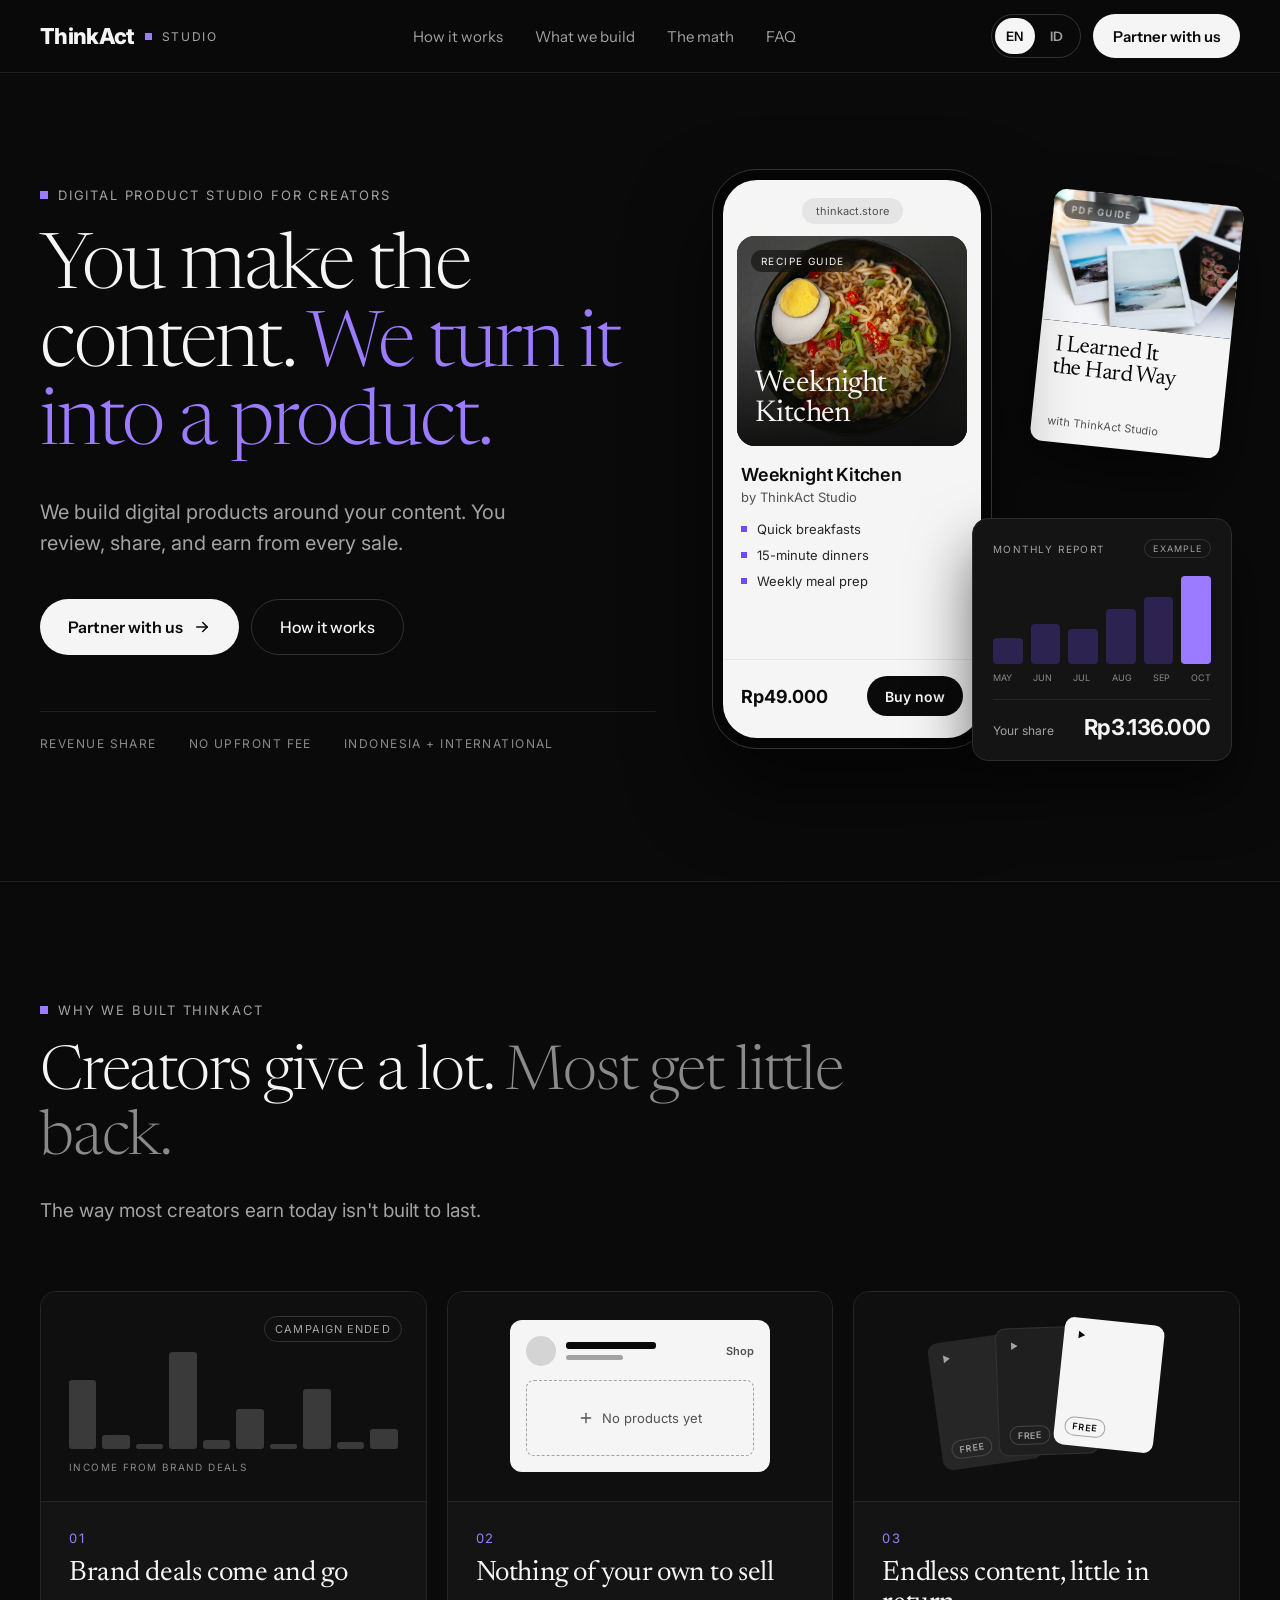
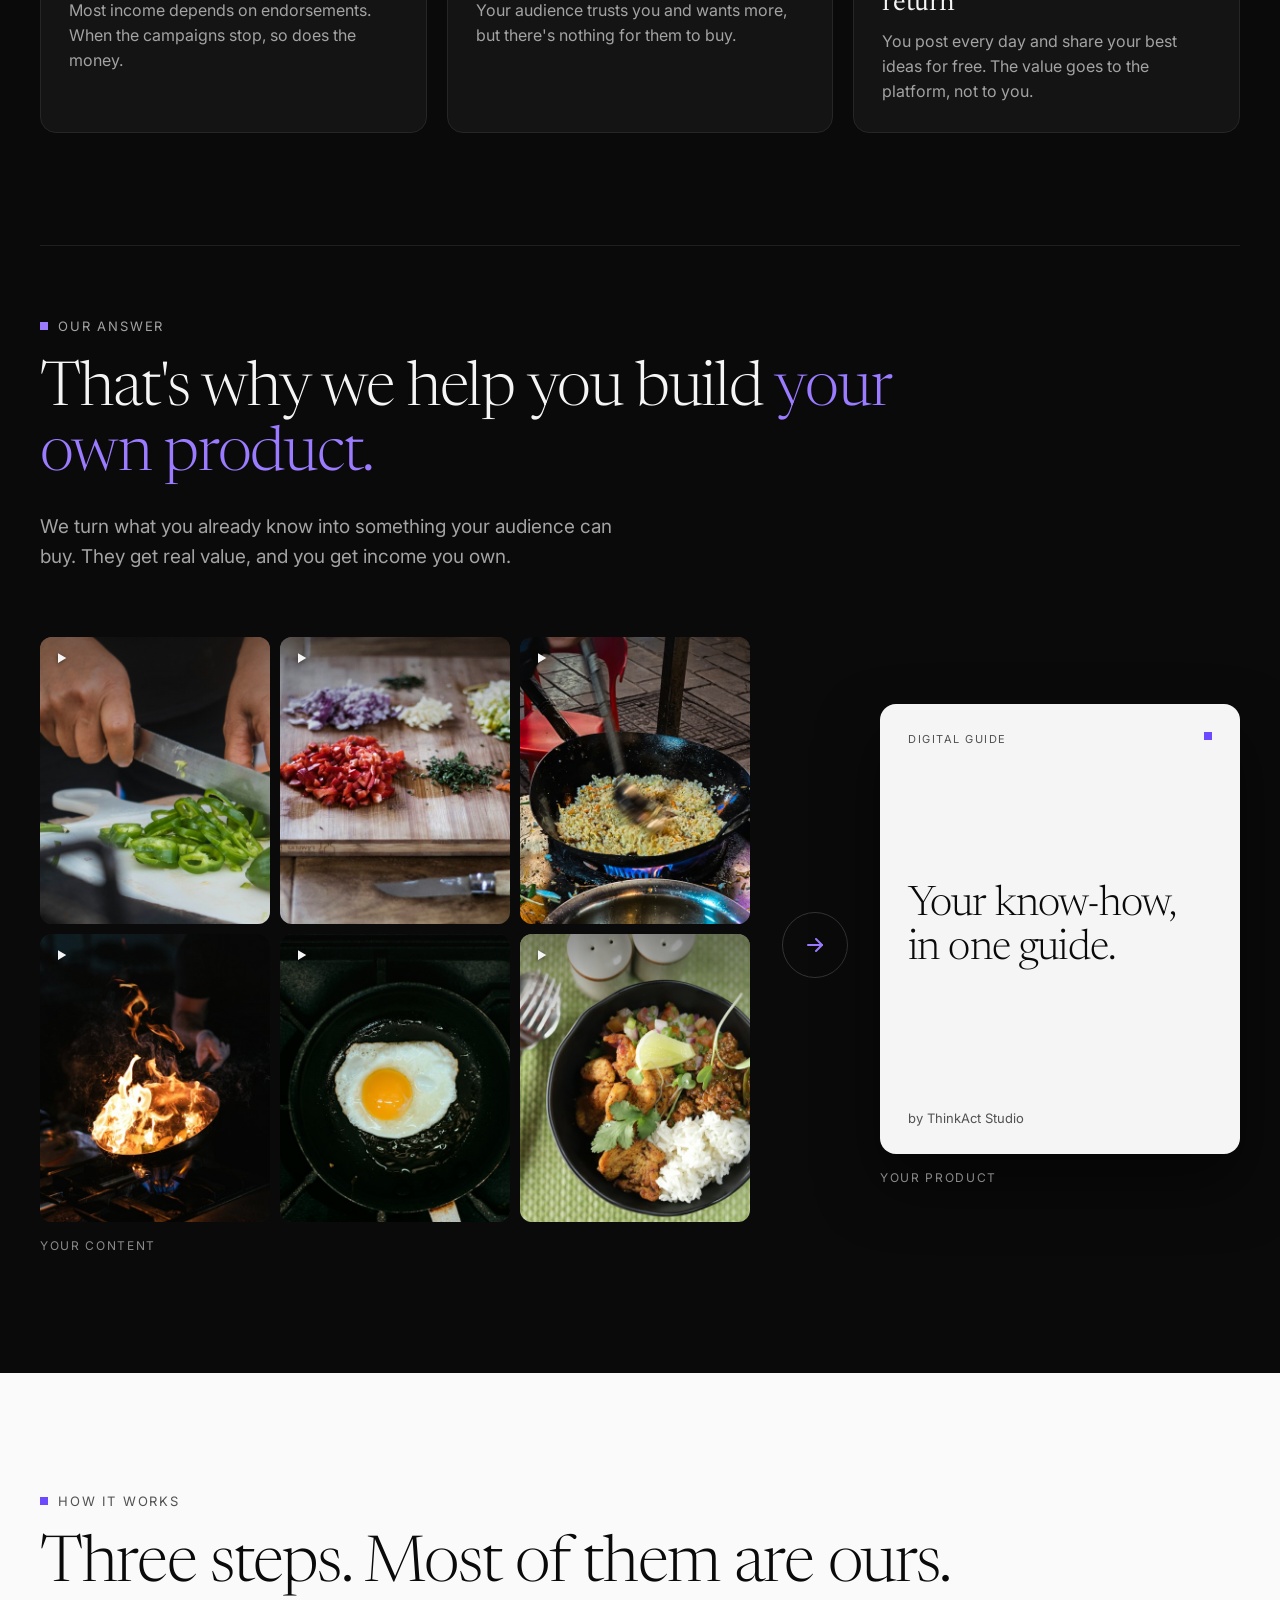
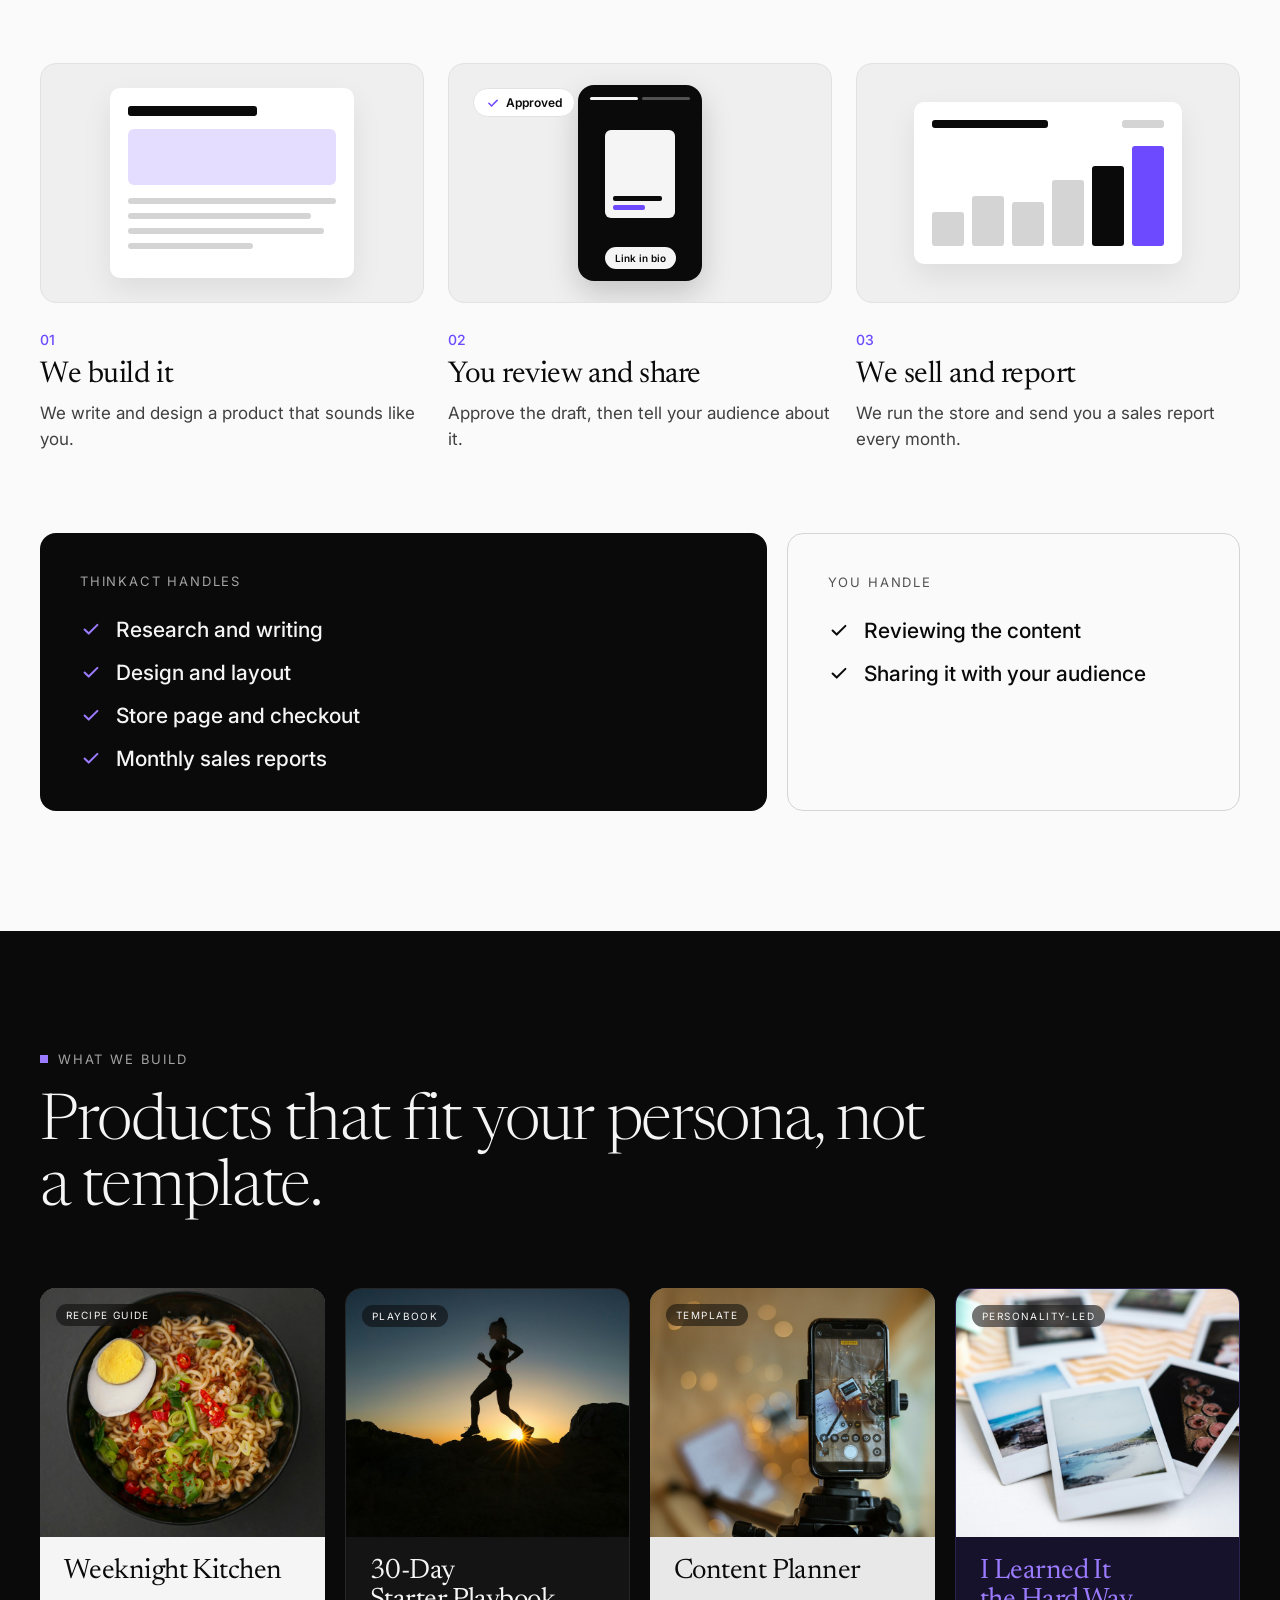
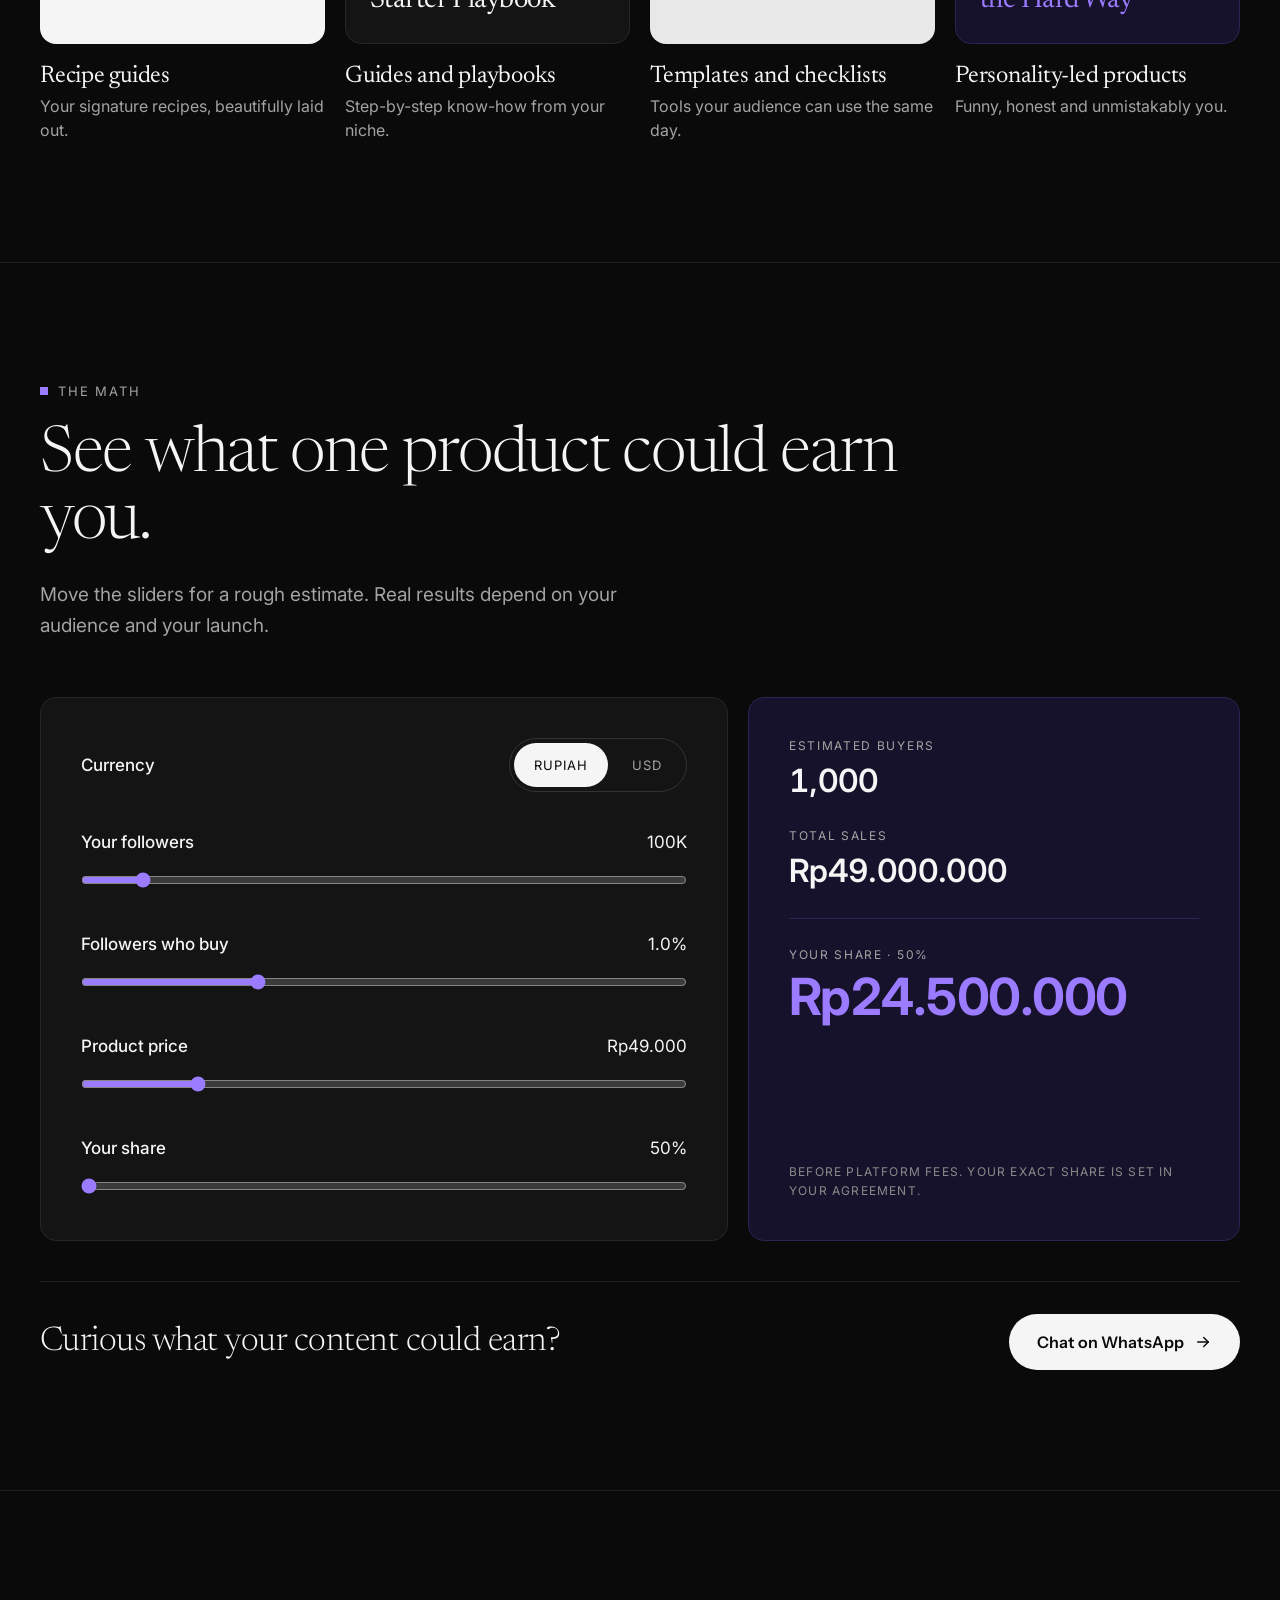
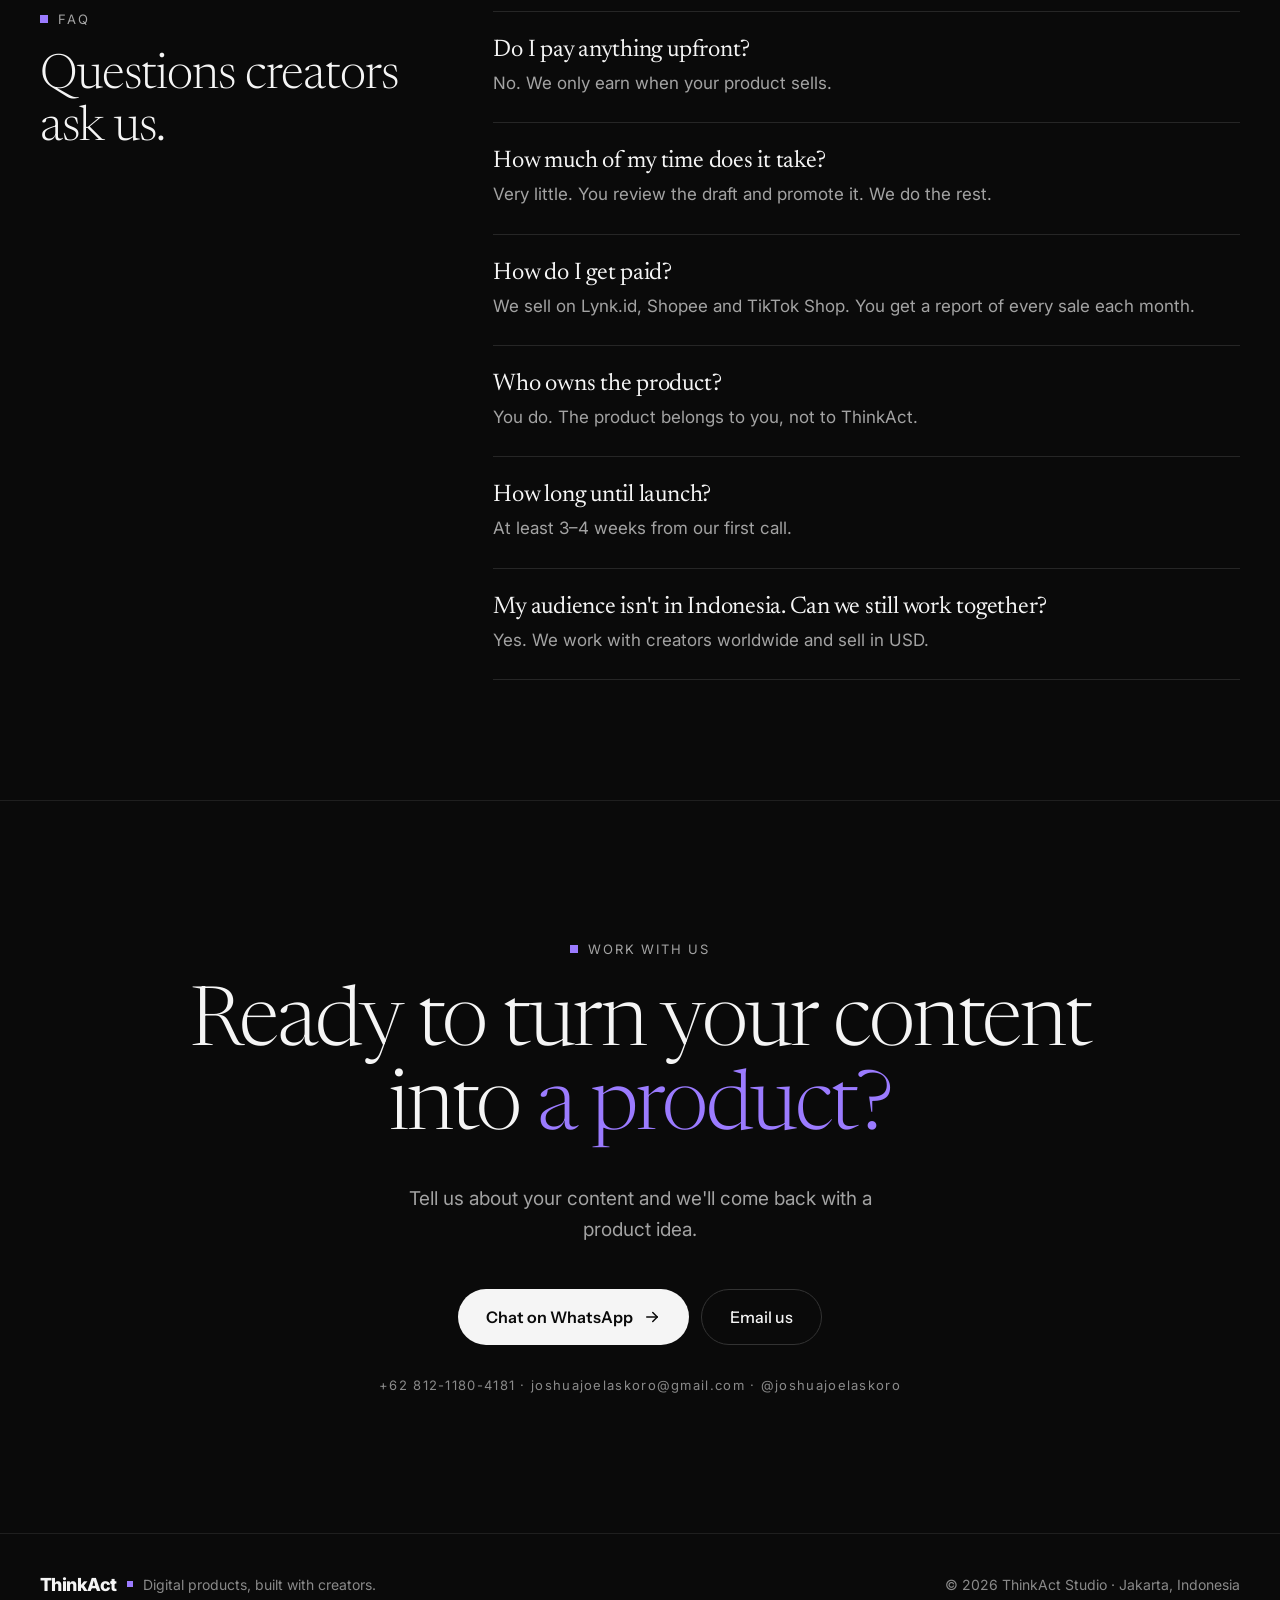
==== commit 8537185f: "Phone layout ideas from consulting.com Full-width main buttons on phones, a WhatsApp button after th" ====
--- a/index.html
+++ b/index.html
@@ -37,8 +37,16 @@
 <button type="button" data-lang="id" aria-pressed="false">ID</button>
 </div>
 <a href="#contact" class="nav-cta" style="background: #F5F5F5; color: #0A0A0A; font-family: 'Instrument Sans', sans-serif; font-weight: 600; font-size: 15px; padding: 0 20px; height: 44px; display: inline-flex; align-items: center; border-radius: 999px; flex-shrink: 0"><span data-i18n="cta.partner">Partner with us</span></a>
+<button type="button" class="menu-toggle" aria-expanded="false" aria-controls="mobile-menu" aria-label="Menu" data-i18n-aria="aria.menu"><span></span><span></span></button>
 </div>
 </nav>
+<div id="mobile-menu" class="mobile-menu" hidden>
+<a href="#how"><span data-i18n="nav.how">How it works</span></a>
+<a href="#build"><span data-i18n="nav.build">What we build</span></a>
+<a href="#math"><span data-i18n="nav.math">The math</span></a>
+<a href="#faq">FAQ</a>
+<a href="#contact" class="mobile-menu-cta"><span data-i18n="cta.partner">Partner with us</span></a>
+</div>
 </header>
 
 <section id="top" class="hero hero-fade" style="max-width: 1200px; margin: 0 auto; padding: 96px 24px 112px; display: flex; flex-wrap: wrap; align-items: center; gap: 64px 48px">
@@ -49,7 +57,7 @@
 </div>
 <h1 style="margin: 28px 0 0; font-family: 'Newsreader', Georgia, serif; font-size: clamp(46px, 6vw, 88px); line-height: 1.02; letter-spacing: -0.025em; font-weight: 300"><span data-i18n="hero.h1a">You make the content.</span> <span style="color: #9B7BFF"><span data-i18n="hero.h1b">We turn it into a product.</span></span></h1>
 <p style="margin: 32px 0 0; font-size: 20px; line-height: 1.55; color: #A3A3A3; max-width: 520px"><span data-i18n="hero.lead">We build digital products around your content. You review, share, and earn from every sale.</span></p>
-<div style="margin-top: 40px; display: flex; flex-wrap: wrap; gap: 12px">
+<div class="hero-actions" style="margin-top: 40px; display: flex; flex-wrap: wrap; gap: 12px">
 <a href="#contact" style="background: #F5F5F5; color: #0A0A0A; font-family: 'Instrument Sans', sans-serif; font-weight: 600; font-size: 16px; padding: 0 28px; height: 56px; display: inline-flex; align-items: center; gap: 10px; border-radius: 999px"><span data-i18n="cta.partner">Partner with us</span>
 <svg aria-hidden="true" width="18" height="18" viewBox="0 0 24 24" fill="none" stroke="currentColor" stroke-width="2" stroke-linecap="round" stroke-linejoin="round"><path d="M5 12h14"></path><path d="M13 6l6 6-6 6"></path></svg>
 </a>
@@ -133,7 +141,7 @@
 <div data-stagger style="margin-top: 64px; display: flex; flex-wrap: wrap; gap: 20px">
 
 <div style="flex: 1 1 300px; min-width: 0; box-sizing: border-box; background: #141414; border: 1px solid #262626; border-radius: 16px; overflow: hidden">
-<div aria-hidden="true" style="height: 210px; box-sizing: border-box; background: #0F0F0F; border-bottom: 1px solid #262626; padding: 28px; display: flex; flex-direction: column; justify-content: flex-end; position: relative">
+<div aria-hidden="true" class="why-art" style="height: 210px; box-sizing: border-box; background: #0F0F0F; border-bottom: 1px solid #262626; padding: 28px; display: flex; flex-direction: column; justify-content: flex-end; position: relative">
 <span style="position: absolute; top: 24px; right: 24px; font-size: 11px; letter-spacing: 0.1em; color: #A3A3A3; border: 1px solid #333333; border-radius: 999px; padding: 5px 10px"><span data-i18n="why.c1tag">CAMPAIGN ENDED</span></span>
 <div style="height: 110px; display: flex; align-items: flex-end; gap: 6px">
 <div style="flex: 1; height: 62%; background: #3A3A3A; border-radius: 3px"></div>
@@ -157,7 +165,7 @@
 </div>
 
 <div style="flex: 1 1 300px; min-width: 0; box-sizing: border-box; background: #141414; border: 1px solid #262626; border-radius: 16px; overflow: hidden">
-<div aria-hidden="true" style="height: 210px; box-sizing: border-box; background: #0F0F0F; border-bottom: 1px solid #262626; padding: 28px; display: flex; align-items: center; justify-content: center">
+<div aria-hidden="true" class="why-art" style="height: 210px; box-sizing: border-box; background: #0F0F0F; border-bottom: 1px solid #262626; padding: 28px; display: flex; align-items: center; justify-content: center">
 <div style="width: 100%; max-width: 260px; box-sizing: border-box; background: #F5F5F5; color: #0A0A0A; border-radius: 12px; padding: 16px">
 <div style="display: flex; align-items: center; gap: 10px">
 <span style="width: 30px; height: 30px; border-radius: 999px; background: #D4D4D4; flex-shrink: 0"></span>
@@ -180,7 +188,7 @@
 </div>
 
 <div style="flex: 1 1 300px; min-width: 0; box-sizing: border-box; background: #141414; border: 1px solid #262626; border-radius: 16px; overflow: hidden">
-<div aria-hidden="true" style="height: 210px; box-sizing: border-box; background: #0F0F0F; border-bottom: 1px solid #262626; display: flex; align-items: center; justify-content: center">
+<div aria-hidden="true" class="why-art" style="height: 210px; box-sizing: border-box; background: #0F0F0F; border-bottom: 1px solid #262626; display: flex; align-items: center; justify-content: center">
 <div style="position: relative; width: 224px; height: 150px">
 <div style="position: absolute; left: 0; top: 16px; width: 100px; height: 128px; box-sizing: border-box; background: #262626; border-radius: 10px; padding: 10px; transform: rotate(-8deg); display: flex; flex-direction: column; justify-content: space-between">
 <svg width="14" height="14" viewBox="0 0 24 24" fill="#A3A3A3"><path d="M8 5.5v13l11-6.5z"></path></svg>
@@ -228,7 +236,7 @@
 <div aria-hidden="true" class="flow-arrow" style="flex: 0 0 auto; width: 64px; height: 64px; border-radius: 999px; border: 1px solid #333333; display: flex; align-items: center; justify-content: center">
 <svg width="24" height="24" viewBox="0 0 24 24" fill="none" stroke="#9B7BFF" stroke-width="2" stroke-linecap="round" stroke-linejoin="round"><path d="M5 12h14"></path><path d="M13 6l6 6-6 6"></path></svg>
 </div>
-<figure style="margin: 0; flex: 1 1 260px; min-width: 0; max-width: 360px">
+<figure class="answer-product" style="margin: 0; flex: 1 1 260px; min-width: 0; max-width: 360px">
 <div aria-hidden="true" style="aspect-ratio: 4 / 5; box-sizing: border-box; background: #F5F5F5; color: #0A0A0A; border-radius: 16px; padding: 28px; display: flex; flex-direction: column; justify-content: space-between; box-shadow: 0 30px 60px rgba(0,0,0,0.5)">
 <div style="display: flex; justify-content: space-between; font-family: 'Inter', sans-serif; font-size: 11px; letter-spacing: 0.14em; color: #525252"><span><span data-i18n="answer.guide">DIGITAL GUIDE</span></span><span style="width: 8px; height: 8px; background: #6D4AFF; display: inline-block"></span></div>
 <div style="font-family: 'Newsreader', Georgia, serif; font-size: 42px; font-weight: 300; letter-spacing: -0.02em; line-height: 1.04"><span data-i18n="answer.knowhow">Your know-how, in one guide.</span></div>
@@ -250,7 +258,7 @@
 <div data-stagger style="margin-top: 64px; display: flex; flex-wrap: wrap; gap: 48px 24px">
 
 <div style="flex: 1 1 300px; min-width: 0">
-<div aria-hidden="true" style="height: 240px; box-sizing: border-box; background: #EFEFEF; border: 1px solid #E2E2E2; border-radius: 16px; display: flex; align-items: center; justify-content: center; overflow: hidden">
+<div aria-hidden="true" class="how-art" style="height: 240px; box-sizing: border-box; background: #EFEFEF; border: 1px solid #E2E2E2; border-radius: 16px; display: flex; align-items: center; justify-content: center; overflow: hidden">
 <div style="width: 64%; height: 190px; box-sizing: border-box; background: #FFFFFF; border-radius: 10px; padding: 18px; display: flex; flex-direction: column; gap: 9px; box-shadow: 0 12px 30px rgba(0,0,0,0.08)">
 <div style="height: 10px; width: 62%; background: #0A0A0A; border-radius: 3px"></div>
 <div style="height: 56px; background: #E4DDFF; border-radius: 6px; margin: 4px 0"></div>
@@ -266,7 +274,7 @@
 </div>
 
 <div style="flex: 1 1 300px; min-width: 0">
-<div aria-hidden="true" style="height: 240px; box-sizing: border-box; background: #EFEFEF; border: 1px solid #E2E2E2; border-radius: 16px; display: flex; align-items: center; justify-content: center; overflow: hidden; position: relative">
+<div aria-hidden="true" class="how-art" style="height: 240px; box-sizing: border-box; background: #EFEFEF; border: 1px solid #E2E2E2; border-radius: 16px; display: flex; align-items: center; justify-content: center; overflow: hidden; position: relative">
 <div style="width: 124px; height: 196px; box-sizing: border-box; background: #0A0A0A; border-radius: 16px; padding: 12px; display: flex; flex-direction: column; justify-content: space-between; box-shadow: 0 12px 30px rgba(0,0,0,0.18)">
 <div style="display: flex; gap: 4px"><div style="flex: 1; height: 3px; background: #F5F5F5; border-radius: 2px"></div><div style="flex: 1; height: 3px; background: #525252; border-radius: 2px"></div></div>
 <div style="align-self: center; width: 70px; height: 88px; box-sizing: border-box; background: #F5F5F5; border-radius: 6px; padding: 8px; display: flex; flex-direction: column; justify-content: flex-end">
@@ -285,7 +293,7 @@
 </div>
 
 <div style="flex: 1 1 300px; min-width: 0">
-<div aria-hidden="true" style="height: 240px; box-sizing: border-box; background: #EFEFEF; border: 1px solid #E2E2E2; border-radius: 16px; display: flex; align-items: center; justify-content: center; overflow: hidden">
+<div aria-hidden="true" class="how-art" style="height: 240px; box-sizing: border-box; background: #EFEFEF; border: 1px solid #E2E2E2; border-radius: 16px; display: flex; align-items: center; justify-content: center; overflow: hidden">
 <div style="width: 70%; box-sizing: border-box; background: #FFFFFF; border-radius: 10px; padding: 18px; box-shadow: 0 12px 30px rgba(0,0,0,0.08)">
 <div style="display: flex; justify-content: space-between; align-items: center"><div style="height: 8px; width: 50%; background: #0A0A0A; border-radius: 3px"></div><div style="height: 8px; width: 18%; background: #D4D4D4; border-radius: 3px"></div></div>
 <div style="margin-top: 18px; height: 100px; display: flex; align-items: flex-end; gap: 8px">
@@ -436,6 +444,12 @@
 <p style="margin: 0; font-family: 'Inter', sans-serif; font-size: 12px; letter-spacing: 0.1em; line-height: 1.6; color: #8A8A8A"><span data-i18n="math.note">BEFORE PLATFORM FEES. YOUR EXACT SHARE IS SET IN YOUR AGREEMENT.</span></p>
 </div>
 </div>
+<div data-reveal class="math-cta" style="margin-top: 40px; padding-top: 32px; border-top: 1px solid #1F1F1F; display: flex; flex-wrap: wrap; align-items: center; justify-content: space-between; gap: 20px 32px">
+<p style="margin: 0; font-family: 'Newsreader', Georgia, serif; font-size: clamp(26px, 3vw, 34px); font-weight: 300; letter-spacing: -0.015em; line-height: 1.15"><span data-i18n="math.ctaTitle">Curious what your content could earn?</span></p>
+<a href="https://wa.me/6281211804181" target="_blank" rel="noopener" style="background: #F5F5F5; color: #0A0A0A; font-family: 'Instrument Sans', sans-serif; font-weight: 600; font-size: 16px; padding: 0 28px; height: 56px; display: inline-flex; align-items: center; justify-content: center; gap: 10px; border-radius: 999px"><span data-i18n="contact.wa">Chat on WhatsApp</span>
+<svg aria-hidden="true" width="18" height="18" viewBox="0 0 24 24" fill="none" stroke="currentColor" stroke-width="2" stroke-linecap="round" stroke-linejoin="round"><path d="M5 12h14"></path><path d="M13 6l6 6-6 6"></path></svg>
+</a>
+</div>
 </div>
 </section>
 
@@ -485,13 +499,13 @@
 </div>
 <h2 data-reveal style="margin: 28px 0 0; font-family: 'Newsreader', Georgia, serif; font-size: clamp(42px, 6.4vw, 94px); line-height: 1.02; letter-spacing: -0.025em; font-weight: 300; max-width: 1000px"><span data-i18n="contact.h2a">Ready to turn your content into</span> <span style="color: #9B7BFF"><span data-i18n="contact.h2b">a product?</span></span></h2>
 <p data-reveal style="margin: 32px 0 0; font-size: 19px; line-height: 1.6; color: #A3A3A3; max-width: 520px"><span data-i18n="contact.lead">Tell us about your content and we'll come back with a product idea.</span></p>
-<div data-reveal style="margin-top: 44px; display: flex; flex-wrap: wrap; justify-content: center; gap: 12px">
+<div data-reveal class="contact-actions" style="margin-top: 44px; display: flex; flex-wrap: wrap; justify-content: center; gap: 12px">
 <a href="https://wa.me/6281211804181" target="_blank" rel="noopener" style="background: #F5F5F5; color: #0A0A0A; font-family: 'Instrument Sans', sans-serif; font-weight: 600; font-size: 16px; padding: 0 28px; height: 56px; display: inline-flex; align-items: center; gap: 10px; border-radius: 999px"><span data-i18n="contact.wa">Chat on WhatsApp</span>
 <svg aria-hidden="true" width="18" height="18" viewBox="0 0 24 24" fill="none" stroke="currentColor" stroke-width="2" stroke-linecap="round" stroke-linejoin="round"><path d="M5 12h14"></path><path d="M13 6l6 6-6 6"></path></svg>
 </a>
 <a href="mailto:joshuajoelaskoro@gmail.com" style="border: 1px solid #333333; color: #F5F5F5; font-family: 'Instrument Sans', sans-serif; font-weight: 500; font-size: 16px; padding: 0 28px; height: 56px; display: inline-flex; align-items: center; border-radius: 999px"><span data-i18n="contact.email">Email us</span></a>
 </div>
-<p data-reveal style="margin: 32px 0 0; font-family: 'Inter', sans-serif; font-size: 13px; letter-spacing: 0.1em; color: #8A8A8A"><a href="https://wa.me/6281211804181" target="_blank" rel="noopener" style="color: inherit">+62 812-1180-4181</a> · <a href="mailto:joshuajoelaskoro@gmail.com" style="color: inherit">joshuajoelaskoro@gmail.com</a> · <a href="https://instagram.com/joshuajoelaskoro" target="_blank" rel="noopener" style="color: inherit">@joshuajoelaskoro</a></p>
+<p data-reveal class="contact-links" style="margin: 32px 0 0; font-family: 'Inter', sans-serif; font-size: 13px; letter-spacing: 0.1em; color: #8A8A8A"><a href="https://wa.me/6281211804181" target="_blank" rel="noopener" style="color: inherit">+62 812-1180-4181</a><span class="sep" aria-hidden="true"> · </span><a href="mailto:joshuajoelaskoro@gmail.com" style="color: inherit">joshuajoelaskoro@gmail.com</a><span class="sep" aria-hidden="true"> · </span><a href="https://instagram.com/joshuajoelaskoro" target="_blank" rel="noopener" style="color: inherit">@joshuajoelaskoro</a></p>
 </div>
 </section>
 
--- a/styles.css
+++ b/styles.css
@@ -1,7 +1,7 @@
 body{margin:0;background:#0A0A0A}
 html{scroll-behavior:smooth}
 a{color:#F5F5F5;text-decoration:none}a:hover{color:#FFFFFF}
-@media (max-width: 760px){.nav-links{display:none !important}}
+@media (max-width: 900px){.nav-links{display:none !important}}
 
 /* ---------- Scroll animations ----------
    Content is only hidden while <html> has the "js" class, which the inline
@@ -59,28 +59,63 @@
 .lang-switch button[aria-pressed="true"]{background:#F5F5F5;color:#0A0A0A}
 .lang-switch button:focus-visible{outline:2px solid #9B7BFF;outline-offset:2px}
 
-/* ---------- Small screens (inline styles need !important) ---------- */
-@media (max-width: 480px){
+/* Outlined and solid buttons share one height (the border counts inside it). */
+.hero-actions a,.contact-actions a{box-sizing:border-box}
+
+/* ---------- Phone menu (section links + main button) ---------- */
+.menu-toggle{display:none}
+.mobile-menu{display:none}
+@media (max-width: 900px){
+  .menu-toggle{display:inline-flex;flex-direction:column;justify-content:center;align-items:center;gap:6px;width:40px;height:40px;padding:0;border:1px solid #333333;border-radius:999px;background:transparent;cursor:pointer;flex-shrink:0}
+  .menu-toggle span{display:block;width:16px;height:1.5px;background:#F5F5F5;transition:transform .2s ease}
+  .menu-toggle[aria-expanded="true"] span:first-child{transform:translateY(3.75px) rotate(45deg)}
+  .menu-toggle[aria-expanded="true"] span:last-child{transform:translateY(-3.75px) rotate(-45deg)}
+  .menu-toggle:focus-visible{outline:2px solid #9B7BFF;outline-offset:2px}
+  .mobile-menu:not([hidden]){display:flex;flex-direction:column;padding:4px 24px 20px;border-top:1px solid #1F1F1F;max-height:calc(100vh - 60px);overflow-y:auto}
+  .mobile-menu a{display:flex;align-items:center;min-height:52px;border-bottom:1px solid #1F1F1F;font-family:'Instrument Sans',sans-serif;font-size:18px;color:#F5F5F5}
+  .mobile-menu a.mobile-menu-cta{margin-top:16px;border:0;border-radius:999px;justify-content:center;background:#F5F5F5;color:#0A0A0A;font-weight:600;font-size:16px}
+}
+
+/* ---------- Compact header on phones: logo, language switch, menu ---------- */
+@media (max-width: 600px){
   .nav-studio{display:none !important}
-  .site-nav{padding:0 16px !important;gap:10px !important}
+  .nav-cta{display:none !important}  /* the same button is in the menu */
+  .site-nav{padding:0 16px !important;gap:10px !important;height:60px !important}
   .nav-logo{gap:7px !important}
   .nav-logo span:first-child{font-size:19px !important}
   .nav-right{gap:8px}
   .lang-switch{padding:2px}
-  .lang-switch button{height:32px;min-width:32px;padding:0 7px;font-size:12px}
-  .nav-cta{padding:0 12px !important;font-size:13px !important;height:38px !important}
-  .hero{padding:64px 20px 80px !important}
+  .lang-switch button{height:40px;min-width:40px;padding:0 8px;font-size:12px}
+  .mobile-menu:not([hidden]){padding:4px 16px 20px}
+}
+
+/* ---------- Small screens (inline styles need !important) ---------- */
+@media (max-width: 480px){
+  /* Main buttons span the screen, like the reference site, so they are easy to hit. */
+  .hero-actions a,.contact-actions a,.math-cta a{flex:1 1 100%;justify-content:center}
+  .contact-actions{align-self:stretch}
+  /* Contact details: one per line, each with a finger-sized tap area. */
+  .contact-links{display:flex;flex-direction:column;align-items:center}
+  .contact-links .sep{display:none}
+  .contact-links a{display:inline-block;padding:12px 8px}
+  .hero{padding:48px 20px 64px !important}
   .hero-visual{height:560px !important;max-width:340px !important}
   .hero-phone{width:250px !important;height:520px !important}
   .hero-cover{width:150px !important;top:40px !important;right:-8px !important}
   .hero-cover-title{font-size:18px !important}
   .hero-report{width:240px !important;right:-8px !important;bottom:0 !important;padding:16px !important}
-  .wrap{padding-left:20px !important;padding-right:20px !important;padding-top:88px !important;padding-bottom:88px !important}
+  /* Less empty space between sections keeps the page shorter on phones. */
+  .wrap{padding-left:20px !important;padding-right:20px !important;padding-top:72px !important;padding-bottom:72px !important}
+  .wrap > [data-stagger]{margin-top:40px !important}
+  .why-art{height:180px !important;padding:20px !important}
+  .how-art{height:200px !important}
+  .how-art > *{transform:scale(.82)}
+  .answer-product{max-width:280px !important;margin:0 auto !important}
   .pad-card{padding:28px 24px !important}
   .flow-arrow{margin:0 auto}
   .flow-arrow svg{transform:rotate(90deg)}
 }
-/* Very narrow phones: the header can't fit logo, language switch and button; the hero has the same button. */
-@media (max-width: 350px){
-  .nav-cta{display:none !important}
+/* Touch screens: taller slider hit area so a thumb can grab it. */
+@media (pointer: coarse){
+  #math input[type="range"]{height:44px !important}
 }
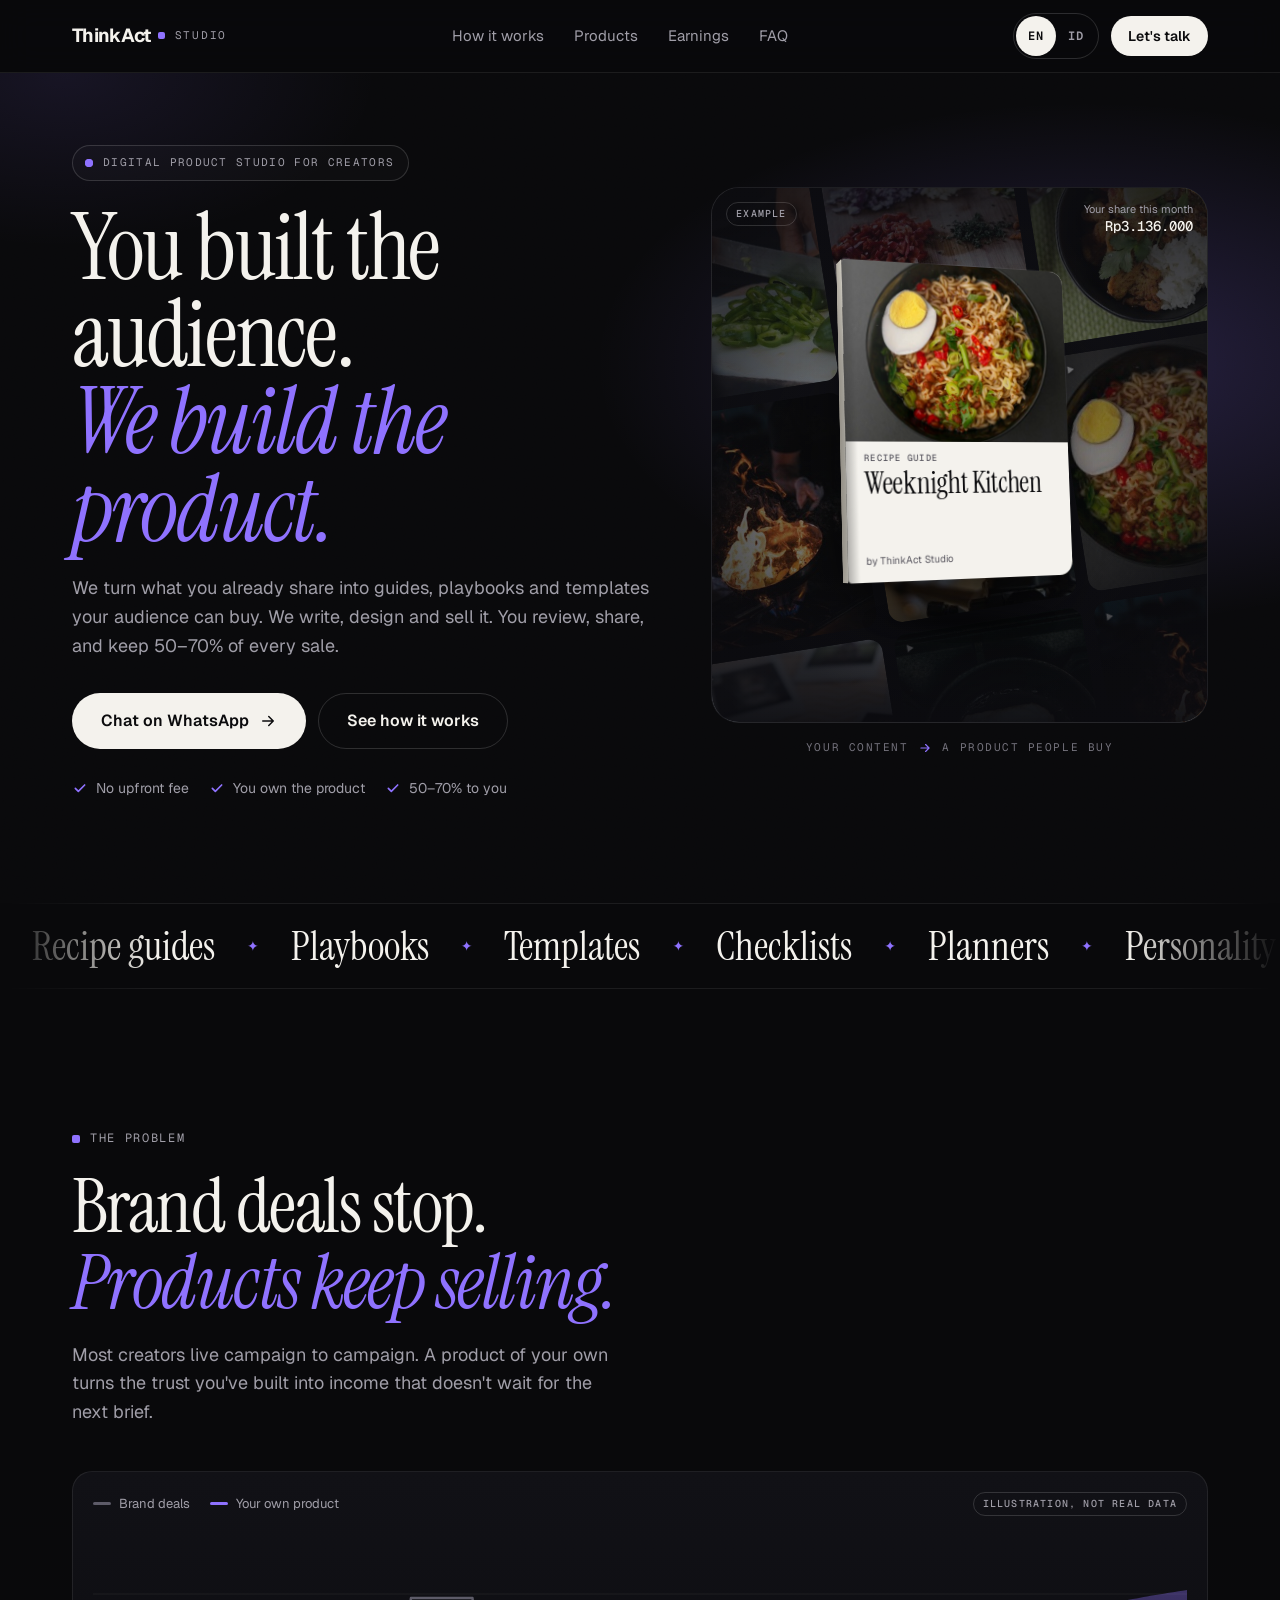
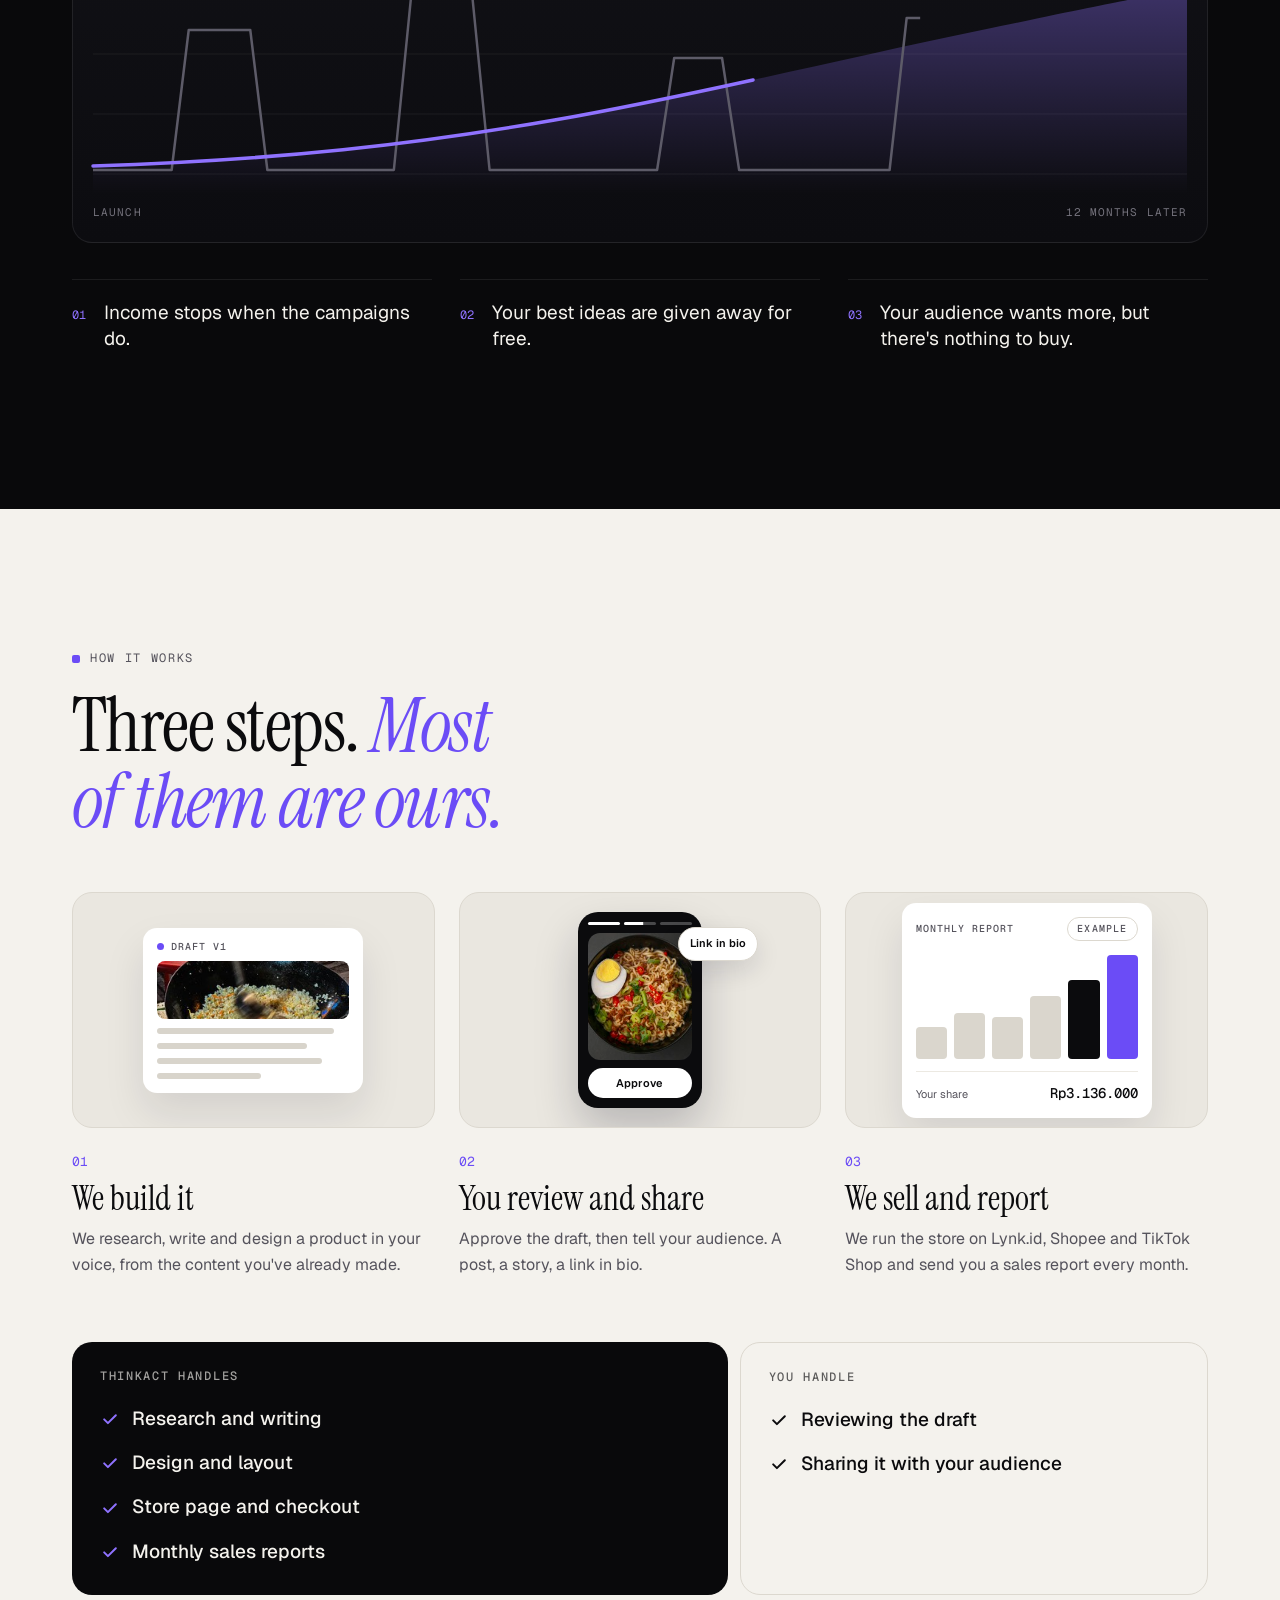
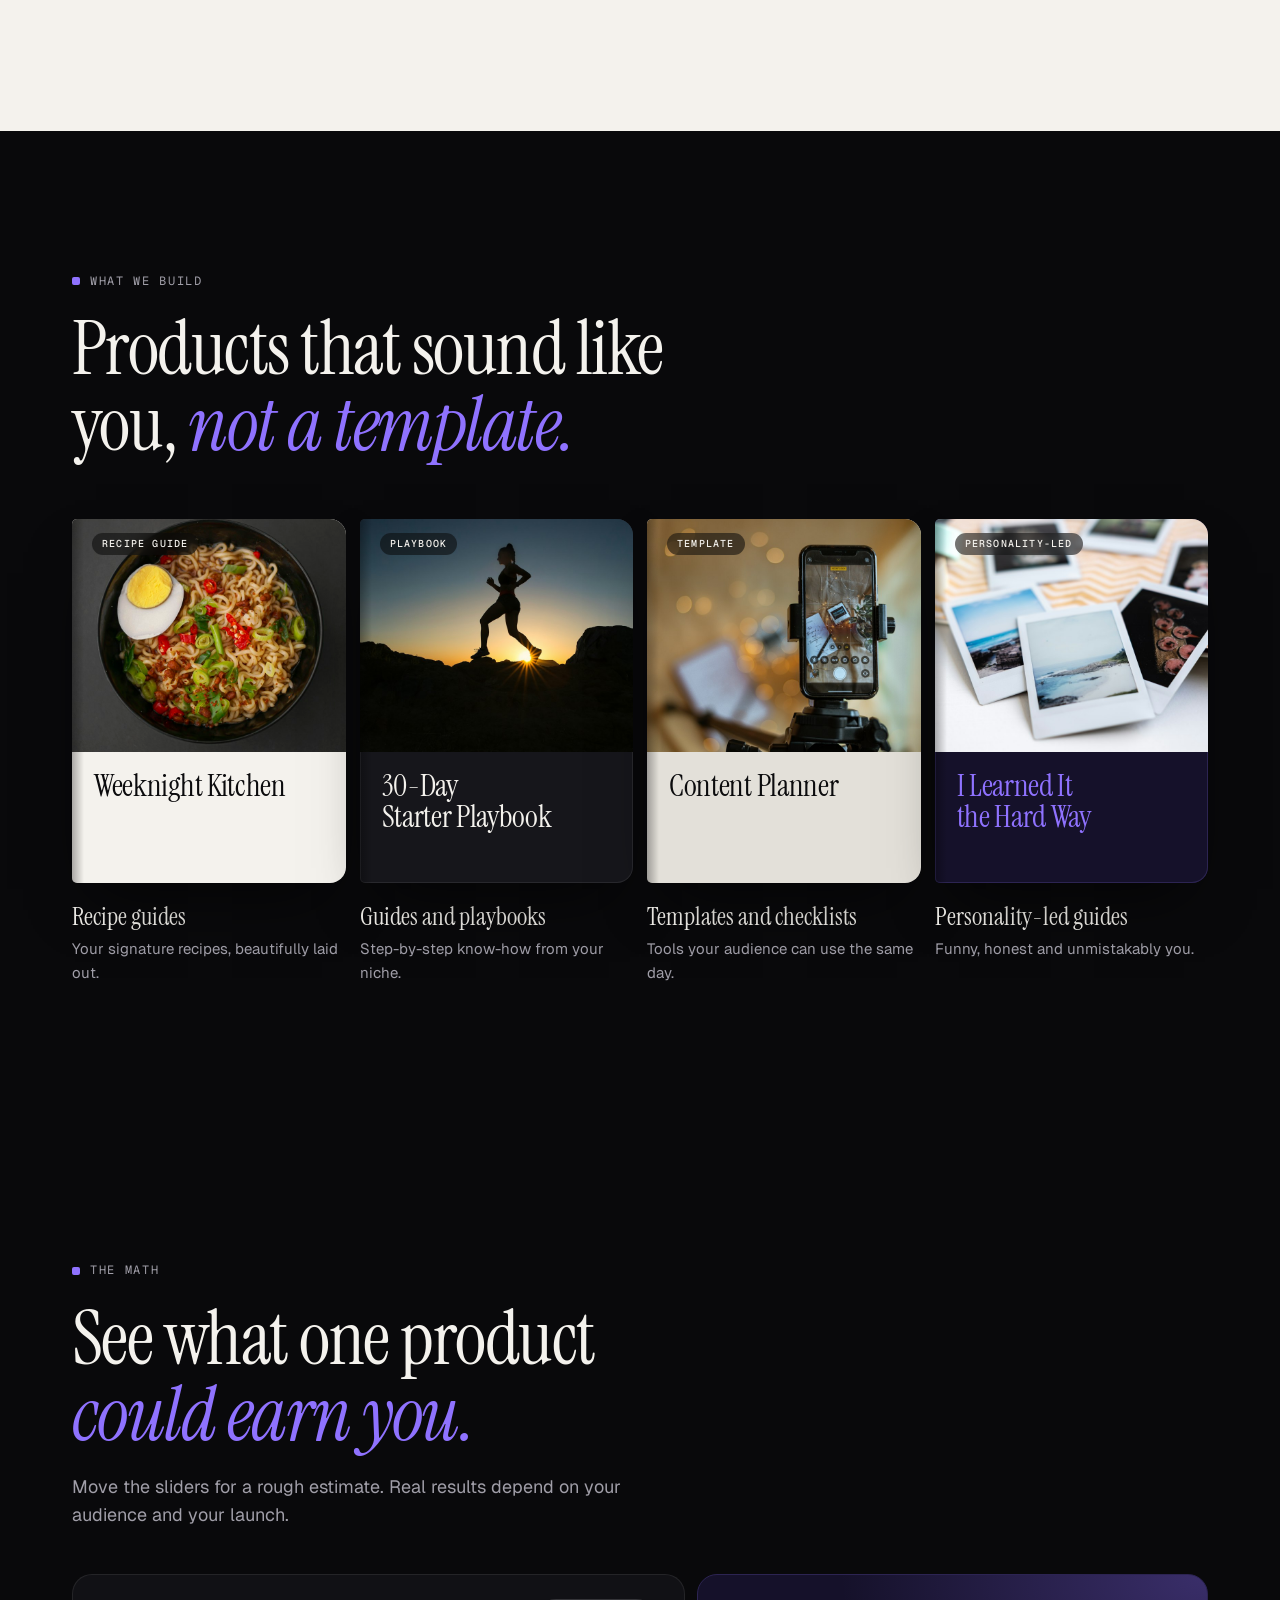
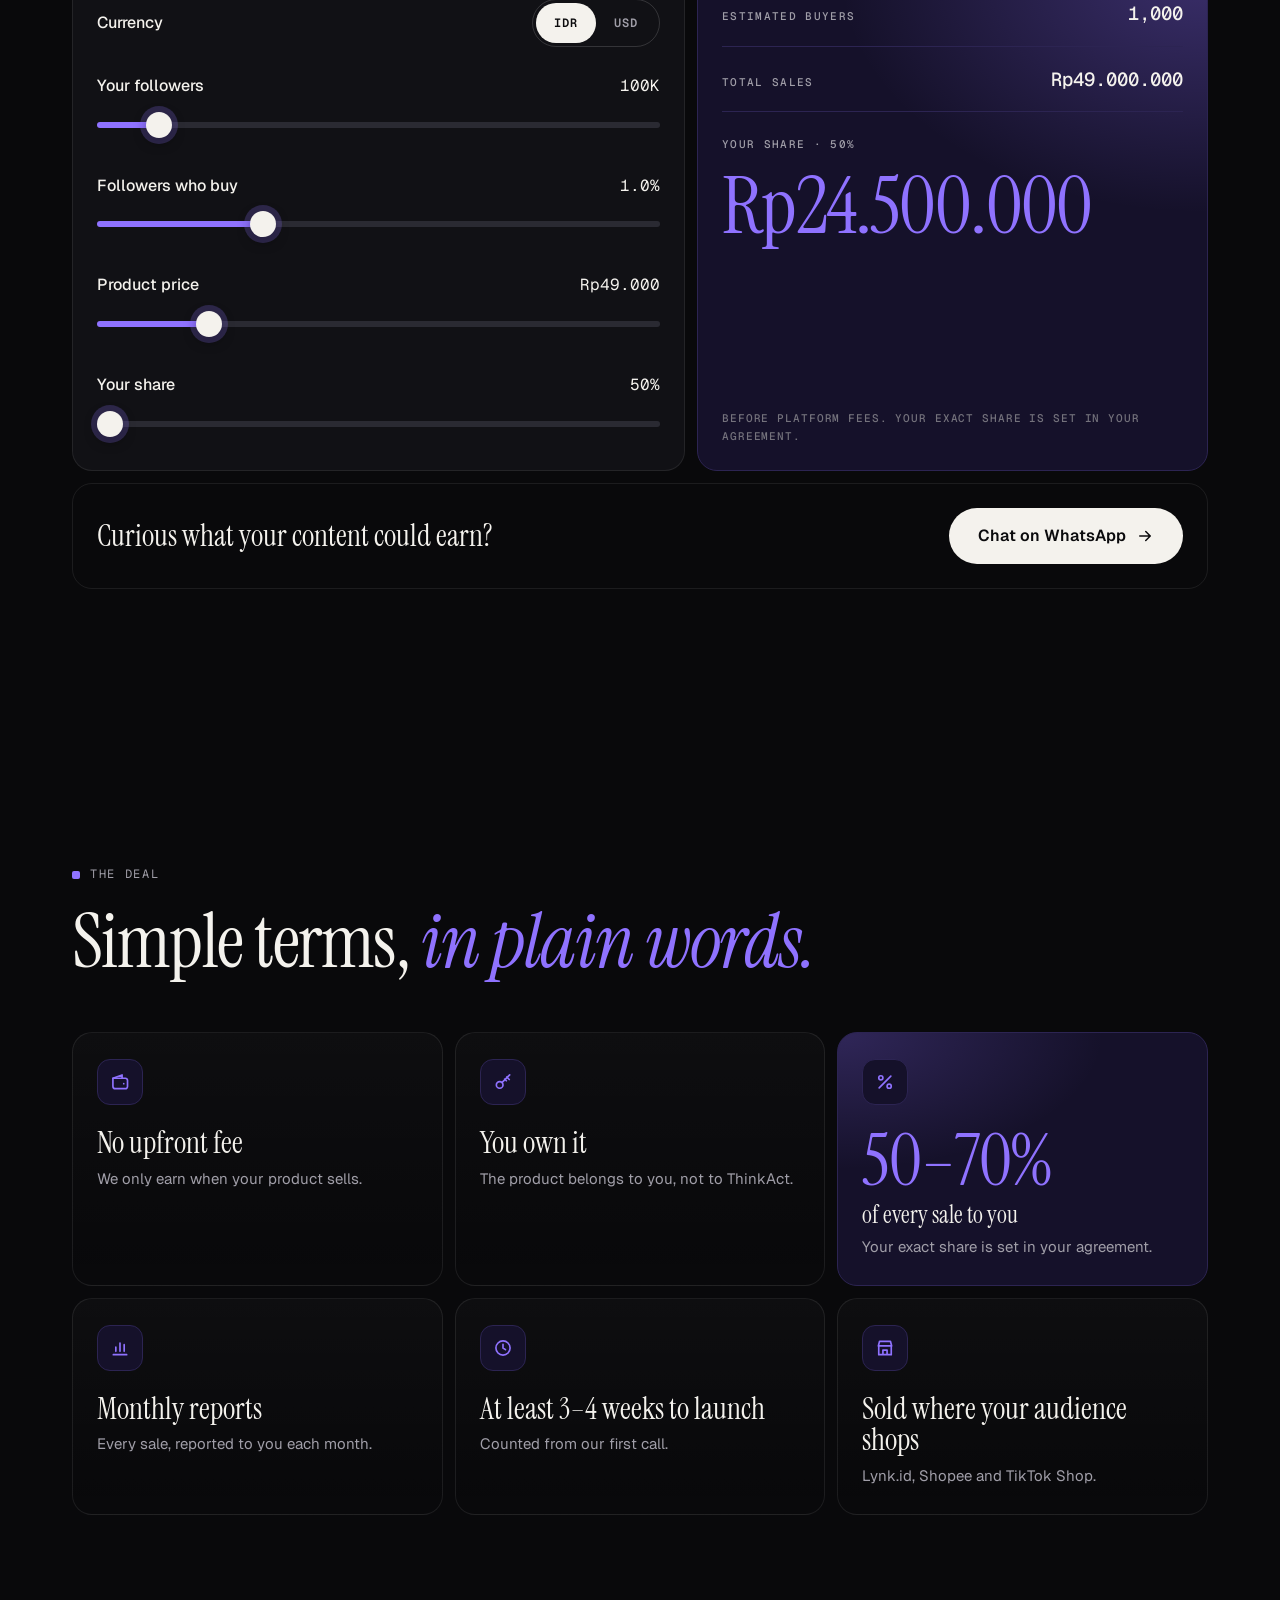
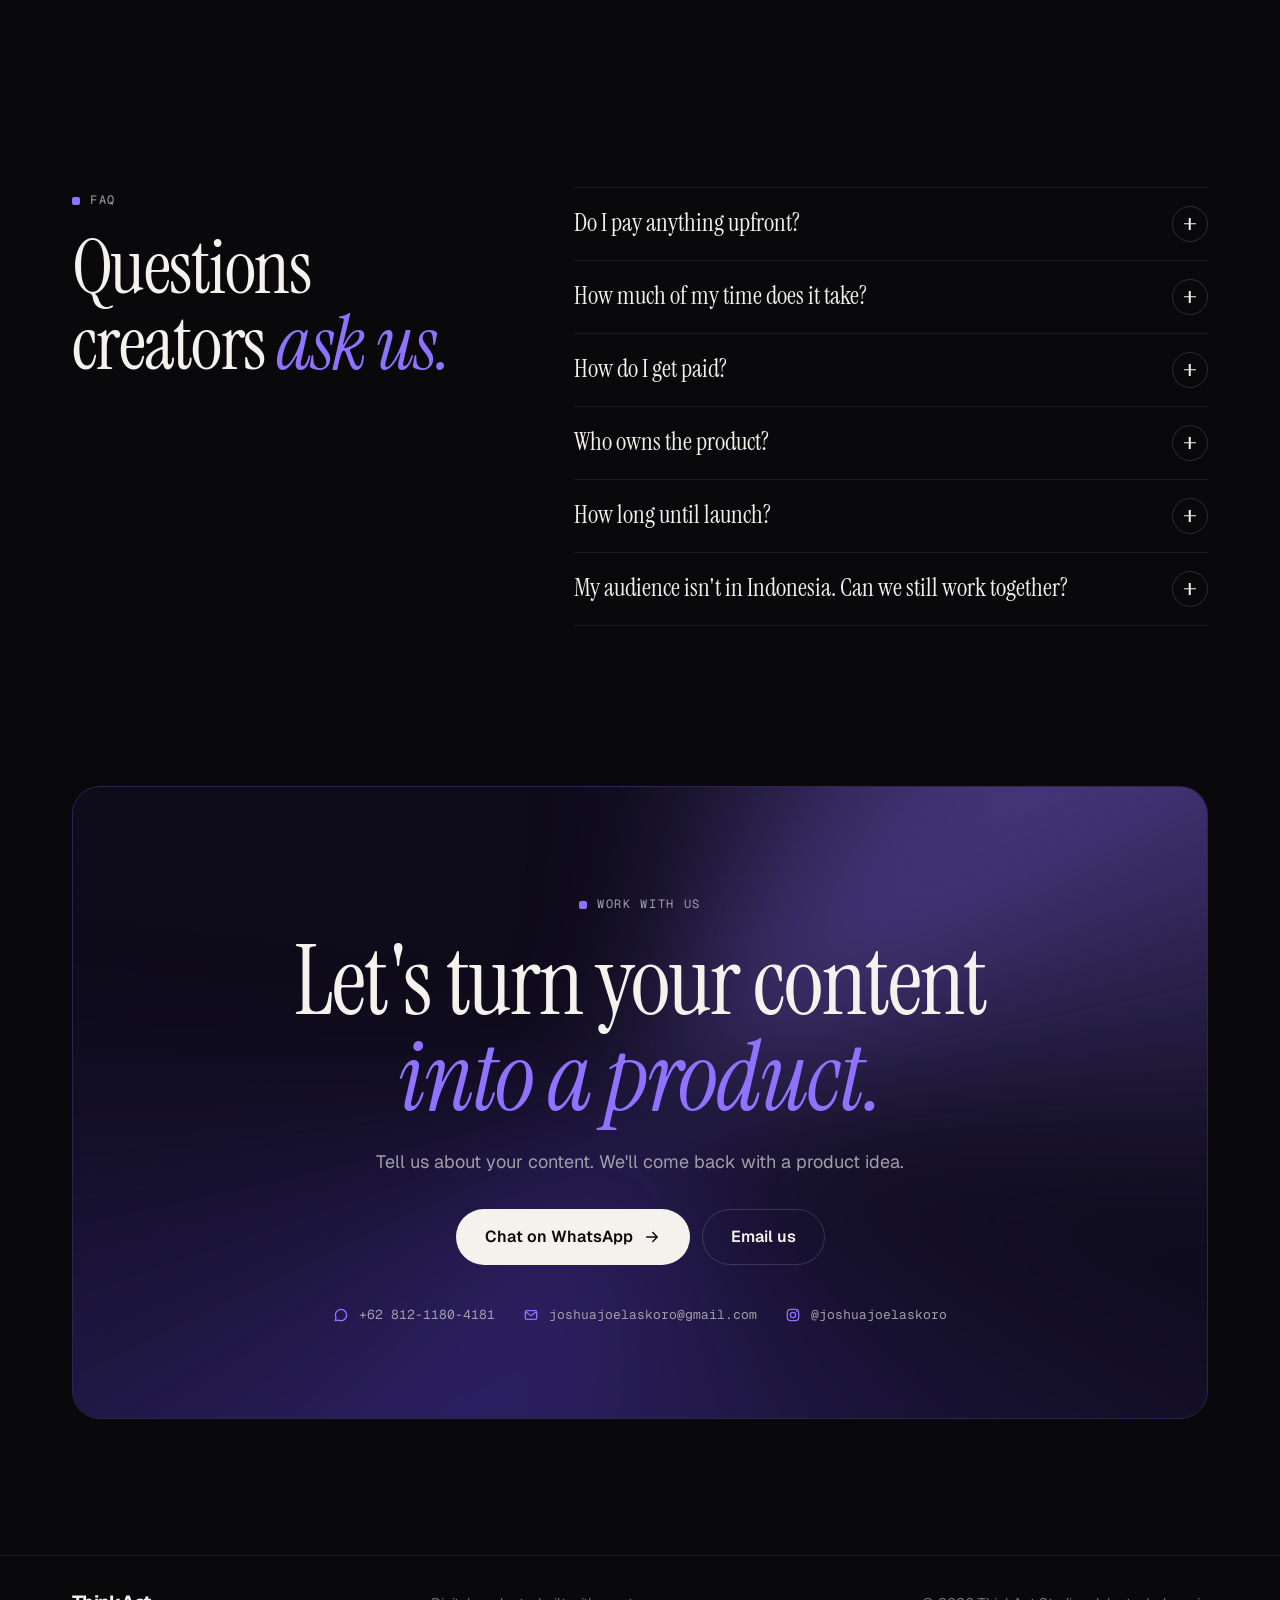
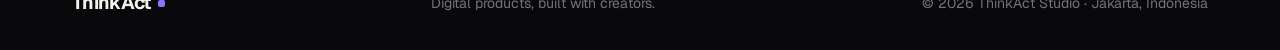
==== commit 2fb6dc89: "Make the new design the main site, keep the old one at /v1/ The v2 concept becomes the homepage. The" ====
--- a/index.html
+++ b/index.html
@@ -2,524 +2,490 @@
 <html lang="en">
 <head>
 <meta charset="utf-8">
-<meta name="viewport" content="width=device-width, initial-scale=1">
-<title>ThinkAct Studio | Digital products for creators</title>
-<meta name="description" content="ThinkAct Studio builds digital products around your content. You review, share, and earn from every sale.">
-<link href="https://fonts.googleapis.com/css2?family=Instrument+Sans:wght@400..700&amp;family=Inter:opsz,wght@14..32,300..800&amp;family=Newsreader:opsz,wght@6..72,300..600&amp;display=swap" rel="stylesheet">
+<meta name="viewport" content="width=device-width, initial-scale=1, viewport-fit=cover">
+<title>ThinkAct Studio | Your content, turned into a product</title>
+<meta name="description" content="ThinkAct Studio turns your content into digital products your audience can buy. We write, design and sell it. You keep 50–70% of every sale.">
+<meta name="theme-color" content="#09090B">
+<meta property="og:title" content="ThinkAct Studio | Your content, turned into a product">
+<meta property="og:description" content="We write, design and sell a product made from your content. You review, share, and keep 50–70% of every sale.">
+<meta property="og:type" content="website">
+<meta property="og:url" content="https://thinkact-website.vercel.app/">
+<meta property="og:image" content="https://thinkact-website.vercel.app/img/weeknight-kitchen.jpg">
+<meta name="twitter:card" content="summary_large_image">
+<link rel="icon" href="data:image/svg+xml,%3Csvg xmlns='http://www.w3.org/2000/svg' viewBox='0 0 32 32'%3E%3Crect width='32' height='32' rx='8' fill='%2309090B'/%3E%3Crect x='12' y='12' width='8' height='8' rx='2' fill='%238F72FF'/%3E%3C/svg%3E">
+<link rel="preconnect" href="https://fonts.googleapis.com">
+<link rel="preconnect" href="https://fonts.gstatic.com" crossorigin>
+<link href="https://fonts.googleapis.com/css2?family=Geist:wght@300..700&amp;family=Geist+Mono:wght@400..600&amp;family=Instrument+Serif:ital@0;1&amp;display=swap" rel="stylesheet">
 <link rel="stylesheet" href="styles.css">
 <script>
-// Hide content for scroll animations only while JS runs; if script.js never starts, show everything.
+// Content is only hidden for animations while JS runs; if script.js never starts, show everything.
 document.documentElement.classList.add('js');
-setTimeout(function () { if (!window.__taReady) document.documentElement.classList.remove('js'); }, 2500);
+setTimeout(function () { if (!window.__ta2) document.documentElement.classList.remove('js'); }, 2500);
 </script>
 <script src="copy-id.js" defer></script>
 <script src="script.js" defer></script>
 </head>
 <body>
-<div style="background: #0A0A0A; color: #F5F5F5; font-family: 'Inter', system-ui, sans-serif; font-optical-sizing: auto; overflow-x: clip">
-
-<header style="position: sticky; top: 0; z-index: 10; background: rgba(10,10,10,0.92); border-bottom: 1px solid #1F1F1F">
-<nav class="site-nav" aria-label="Main" data-i18n-aria="aria.nav" style="max-width: 1200px; margin: 0 auto; padding: 0 24px; height: 72px; display: flex; align-items: center; justify-content: space-between; gap: 24px">
-<a href="#top" class="nav-logo" style="display: flex; align-items: center; gap: 10px; color: #F5F5F5">
-<span style="font-size: 22px; font-weight: 800; letter-spacing: -0.03em">ThinkAct</span>
-<span style="width: 7px; height: 7px; background: #9B7BFF; display: inline-block"></span>
-<span class="nav-studio" style="font-family: 'Inter', sans-serif; font-size: 12px; letter-spacing: 0.14em; color: #A3A3A3">STUDIO</span>
-</a>
-<div class="nav-links" style="display: flex; gap: 32px; font-family: 'Instrument Sans', sans-serif; font-size: 15px">
-<a href="#how" style="color: #A3A3A3"><span data-i18n="nav.how">How it works</span></a>
-<a href="#build" style="color: #A3A3A3"><span data-i18n="nav.build">What we build</span></a>
-<a href="#math" style="color: #A3A3A3"><span data-i18n="nav.math">The math</span></a>
-<a href="#faq" style="color: #A3A3A3">FAQ</a>
+
+<svg width="0" height="0" style="position:absolute" aria-hidden="true">
+  <symbol id="i-arrow" viewBox="0 0 24 24"><path d="M5 12h14M13 6l6 6-6 6"/></symbol>
+  <symbol id="i-check" viewBox="0 0 24 24"><path d="M5 12.5l4.5 4.5L19 7.5"/></symbol>
+  <symbol id="i-bag" viewBox="0 0 24 24"><path d="M5.5 8h13l-1 12h-11z"/><path d="M9 8a3 3 0 0 1 6 0"/></symbol>
+  <symbol id="i-chat" viewBox="0 0 24 24"><path d="M20.5 12a8.5 8.5 0 0 1-12.3 7.6L3.5 20.5l.9-4.5A8.5 8.5 0 1 1 20.5 12z"/></symbol>
+  <symbol id="i-wallet" viewBox="0 0 24 24"><path d="M3.5 7.5h15a2.5 2.5 0 0 1 2.5 2.5v7.5a2.5 2.5 0 0 1-2.5 2.5h-12a3 3 0 0 1-3-3z"/><path d="M3.5 7.5l11-4v4"/><path d="M16.5 14h.01"/></symbol>
+  <symbol id="i-key" viewBox="0 0 24 24"><circle cx="8" cy="15.5" r="4"/><path d="M11 12.5l9-9M16.5 6l3 3M14 8.5l2 2"/></symbol>
+  <symbol id="i-percent" viewBox="0 0 24 24"><path d="M19 5L5 19"/><circle cx="7" cy="7" r="2.5"/><circle cx="17" cy="17" r="2.5"/></symbol>
+  <symbol id="i-report" viewBox="0 0 24 24"><path d="M4 20h16M7 16v-5M12 16V6M17 16v-8"/></symbol>
+  <symbol id="i-clock" viewBox="0 0 24 24"><circle cx="12" cy="12" r="8.5"/><path d="M12 7.5V12l3 2"/></symbol>
+  <symbol id="i-store" viewBox="0 0 24 24"><path d="M4 9.5L5.5 4h13L20 9.5M4.5 9.5h15V20h-15zM9.5 20v-5.5h5V20"/></symbol>
+  <symbol id="i-mail" viewBox="0 0 24 24"><rect x="3.5" y="5.5" width="17" height="13" rx="2"/><path d="M4 7l8 6 8-6"/></symbol>
+  <symbol id="i-insta" viewBox="0 0 24 24"><rect x="3.5" y="3.5" width="17" height="17" rx="5"/><circle cx="12" cy="12" r="4"/><path d="M17.3 6.7h.01"/></symbol>
+  <symbol id="i-play" viewBox="0 0 24 24"><path d="M8 5.5v13l11-6.5z" fill="currentColor" stroke="none"/></symbol>
+</svg>
+
+<a class="skip" href="#main" data-i18n="skip">Skip to content</a>
+<div class="progress" aria-hidden="true"><span></span></div>
+
+<header class="header">
+  <nav class="nav" aria-label="Main" data-i18n-aria="aria.nav">
+    <a href="#top" class="logo" aria-label="ThinkAct Studio"><span class="logo-word">ThinkAct</span><span class="logo-dot"></span><span class="logo-studio">Studio</span></a>
+    <div class="nav-links">
+      <a href="#how" data-i18n="nav.how">How it works</a>
+      <a href="#products" data-i18n="nav.products">Products</a>
+      <a href="#earnings" data-i18n="nav.earnings">Earnings</a>
+      <a href="#faq">FAQ</a>
+    </div>
+    <div class="nav-right">
+      <div class="lang" role="group" aria-label="Language" data-i18n-aria="aria.lang">
+        <button type="button" data-lang="en" aria-pressed="true">EN</button>
+        <button type="button" data-lang="id" aria-pressed="false">ID</button>
+      </div>
+      <a class="btn btn-sm btn-light nav-cta" href="https://wa.me/6281211804181" target="_blank" rel="noopener" data-i18n="cta.talk">Let's talk</a>
+      <button type="button" class="menu-btn" aria-expanded="false" aria-controls="menu" aria-label="Menu" data-i18n-aria="aria.menu"><span></span><span></span></button>
+    </div>
+  </nav>
+  <div id="menu" class="menu" hidden>
+    <a href="#how" data-i18n="nav.how">How it works</a>
+    <a href="#products" data-i18n="nav.products">Products</a>
+    <a href="#earnings" data-i18n="nav.earnings">Earnings</a>
+    <a href="#faq">FAQ</a>
+    <a class="btn btn-lg btn-light" href="https://wa.me/6281211804181" target="_blank" rel="noopener"><span data-i18n="cta.wa">Chat on WhatsApp</span><svg class="ic"><use href="#i-arrow"/></svg></a>
+  </div>
+</header>
+
+<main id="main">
+
+<!-- Hero -->
+<section class="hero" id="top">
+  <div class="hero-bg" aria-hidden="true"></div>
+  <div class="container hero-grid">
+    <div class="hero-copy">
+      <p class="pill reveal"><span class="pulse"></span><span data-i18n="hero.eyebrow">Digital product studio for creators</span></p>
+      <h1 class="display reveal" style="--delay:80ms"><span data-i18n="hero.t1">You built the audience.</span> <em data-i18n="hero.t2">We build the product.</em></h1>
+      <p class="lead reveal" style="--delay:160ms" data-i18n="hero.lead">We turn what you already share into guides, playbooks and templates your audience can buy. We write, design and sell it. You review, share, and keep 50&#8288;–&#8288;70% of every sale.</p>
+      <div class="actions reveal" style="--delay:240ms">
+        <a class="btn btn-lg btn-light" href="https://wa.me/6281211804181" target="_blank" rel="noopener"><span data-i18n="cta.wa">Chat on WhatsApp</span><svg class="ic"><use href="#i-arrow"/></svg></a>
+        <a class="btn btn-lg btn-ghost" href="#how" data-i18n="hero.secondary">See how it works</a>
+      </div>
+      <ul class="chips reveal" style="--delay:320ms">
+        <li><svg class="ic"><use href="#i-check"/></svg><span data-i18n="chip.fee">No upfront fee</span></li>
+        <li><svg class="ic"><use href="#i-check"/></svg><span data-i18n="chip.own">You own the product</span></li>
+        <li><svg class="ic"><use href="#i-check"/></svg><span data-i18n="chip.share">50–70% to you</span></li>
+      </ul>
+    </div>
+
+    <div class="hero-visual reveal" style="--delay:200ms" aria-hidden="true">
+      <div class="stage" data-anim>
+        <div class="feed">
+          <div class="feed-col">
+            <div class="tile"><img src="img/thumb-chillies.jpg" alt=""><svg class="tile-play"><use href="#i-play"/></svg></div>
+            <div class="tile"><img src="img/thumb-wok-flame.jpg" alt=""><svg class="tile-play"><use href="#i-play"/></svg></div>
+            <div class="tile"><img src="img/thumb-hard-way-guide.jpg" alt=""><svg class="tile-play"><use href="#i-play"/></svg></div>
+            <div class="tile"><img src="img/thumb-fried-rice.jpg" alt=""><svg class="tile-play"><use href="#i-play"/></svg></div>
+          </div>
+          <div class="feed-col">
+            <div class="tile"><img src="img/thumb-shallots.jpg" alt=""><svg class="tile-play"><use href="#i-play"/></svg></div>
+            <div class="tile"><img src="img/thumb-content-planner.jpg" alt=""><svg class="tile-play"><use href="#i-play"/></svg></div>
+            <div class="tile"><img src="img/thumb-fried-egg.jpg" alt=""><svg class="tile-play"><use href="#i-play"/></svg></div>
+            <div class="tile"><img src="img/thumb-starter-playbook.jpg" alt=""><svg class="tile-play"><use href="#i-play"/></svg></div>
+          </div>
+          <div class="feed-col">
+            <div class="tile"><img src="img/thumb-rice-bowl.jpg" alt=""><svg class="tile-play"><use href="#i-play"/></svg></div>
+            <div class="tile"><img src="img/thumb-weeknight-kitchen.jpg" alt=""><svg class="tile-play"><use href="#i-play"/></svg></div>
+            <div class="tile"><img src="img/thumb-wok-flame.jpg" alt=""><svg class="tile-play"><use href="#i-play"/></svg></div>
+            <div class="tile"><img src="img/thumb-chillies.jpg" alt=""><svg class="tile-play"><use href="#i-play"/></svg></div>
+          </div>
+        </div>
+        <div class="stage-shade"></div>
+
+        <div class="stage-meta">
+          <span class="tag" data-i18n="example">Example</span>
+          <span class="month"><span data-i18n="toast.month">Your share this month</span><b class="month-amt">Rp3.136.000</b></span>
+        </div>
+
+        <div class="book-wrap">
+          <div class="book-tilt">
+            <div class="book">
+              <div class="book-spine"></div>
+              <div class="book-cover">
+                <div class="book-photo"><img src="img/cover-kitchen-480.jpg" alt=""></div>
+                <div class="book-body">
+                  <span class="book-tag" data-i18n="product.recipeTag">Recipe guide</span>
+                  <span class="book-title" data-i18n="product.kitchen">Weeknight Kitchen</span>
+                  <span class="book-by" data-i18n="product.by">by ThinkAct Studio</span>
+                </div>
+              </div>
+            </div>
+          </div>
+          <div class="book-shadow"></div>
+        </div>
+
+        <div class="toast">
+          <span class="toast-icon"><svg class="ic"><use href="#i-bag"/></svg></span>
+          <span class="toast-text"><b data-i18n="toast.order">New order</b><span class="toast-item">Weeknight Kitchen</span></span>
+          <span class="toast-amt">+Rp49.000</span>
+        </div>
+      </div>
+      <p class="stage-caption"><span data-i18n="stage.from">Your content</span><svg class="ic"><use href="#i-arrow"/></svg><span data-i18n="stage.to">a product people buy</span></p>
+    </div>
+  </div>
+</section>
+
+<!-- Product types strip -->
+<div class="marquee" aria-hidden="true">
+  <div class="marquee-track">
+    <span data-i18n="kind.recipe">Recipe guides</span><i>✦</i>
+    <span data-i18n="kind.playbook">Playbooks</span><i>✦</i>
+    <span data-i18n="kind.template">Templates</span><i>✦</i>
+    <span data-i18n="kind.checklist">Checklists</span><i>✦</i>
+    <span data-i18n="kind.planner">Planners</span><i>✦</i>
+    <span data-i18n="kind.personal">Personality-led guides</span><i>✦</i>
+  </div>
 </div>
-<div class="nav-right">
-<div class="lang-switch" role="group" aria-label="Language" data-i18n-aria="aria.language">
-<button type="button" data-lang="en" aria-pressed="true">EN</button>
-<button type="button" data-lang="id" aria-pressed="false">ID</button>
-</div>
-<a href="#contact" class="nav-cta" style="background: #F5F5F5; color: #0A0A0A; font-family: 'Instrument Sans', sans-serif; font-weight: 600; font-size: 15px; padding: 0 20px; height: 44px; display: inline-flex; align-items: center; border-radius: 999px; flex-shrink: 0"><span data-i18n="cta.partner">Partner with us</span></a>
-<button type="button" class="menu-toggle" aria-expanded="false" aria-controls="mobile-menu" aria-label="Menu" data-i18n-aria="aria.menu"><span></span><span></span></button>
-</div>
-</nav>
-<div id="mobile-menu" class="mobile-menu" hidden>
-<a href="#how"><span data-i18n="nav.how">How it works</span></a>
-<a href="#build"><span data-i18n="nav.build">What we build</span></a>
-<a href="#math"><span data-i18n="nav.math">The math</span></a>
-<a href="#faq">FAQ</a>
-<a href="#contact" class="mobile-menu-cta"><span data-i18n="cta.partner">Partner with us</span></a>
-</div>
-</header>
-
-<section id="top" class="hero hero-fade" style="max-width: 1200px; margin: 0 auto; padding: 96px 24px 112px; display: flex; flex-wrap: wrap; align-items: center; gap: 64px 48px">
-<div style="flex: 1 1 520px; min-width: 0">
-<div style="font-family: 'Inter', sans-serif; font-size: 13px; letter-spacing: 0.14em; color: #A3A3A3; display: flex; align-items: center; gap: 10px">
-<span style="width: 8px; height: 8px; background: #9B7BFF; display: inline-block; flex-shrink: 0"></span>
-<span><span data-i18n="hero.eyebrow">DIGITAL PRODUCT STUDIO FOR CREATORS</span></span>
-</div>
-<h1 style="margin: 28px 0 0; font-family: 'Newsreader', Georgia, serif; font-size: clamp(46px, 6vw, 88px); line-height: 1.02; letter-spacing: -0.025em; font-weight: 300"><span data-i18n="hero.h1a">You make the content.</span> <span style="color: #9B7BFF"><span data-i18n="hero.h1b">We turn it into a product.</span></span></h1>
-<p style="margin: 32px 0 0; font-size: 20px; line-height: 1.55; color: #A3A3A3; max-width: 520px"><span data-i18n="hero.lead">We build digital products around your content. You review, share, and earn from every sale.</span></p>
-<div class="hero-actions" style="margin-top: 40px; display: flex; flex-wrap: wrap; gap: 12px">
-<a href="#contact" style="background: #F5F5F5; color: #0A0A0A; font-family: 'Instrument Sans', sans-serif; font-weight: 600; font-size: 16px; padding: 0 28px; height: 56px; display: inline-flex; align-items: center; gap: 10px; border-radius: 999px"><span data-i18n="cta.partner">Partner with us</span>
-<svg aria-hidden="true" width="18" height="18" viewBox="0 0 24 24" fill="none" stroke="currentColor" stroke-width="2" stroke-linecap="round" stroke-linejoin="round"><path d="M5 12h14"></path><path d="M13 6l6 6-6 6"></path></svg>
-</a>
-<a href="#how" style="border: 1px solid #333333; color: #F5F5F5; font-family: 'Instrument Sans', sans-serif; font-weight: 500; font-size: 16px; padding: 0 28px; height: 56px; display: inline-flex; align-items: center; border-radius: 999px"><span data-i18n="nav.how">How it works</span></a>
-</div>
-<div style="margin-top: 56px; padding-top: 24px; border-top: 1px solid #1F1F1F; display: flex; flex-wrap: wrap; gap: 12px 32px; font-family: 'Inter', sans-serif; font-size: 12px; letter-spacing: 0.12em; color: #8A8A8A">
-<span><span data-i18n="hero.trust1">REVENUE SHARE</span></span>
-<span><span data-i18n="hero.trust2">NO UPFRONT FEE</span></span>
-<span><span data-i18n="hero.trust3">INDONESIA + INTERNATIONAL</span></span>
-</div>
-</div>
-
-<div style="flex: 1 1 440px; min-width: 0; display: flex; justify-content: center">
-<div aria-hidden="true" class="hero-visual" style="position: relative; width: 100%; max-width: 520px; height: 600px">
-<div class="hero-cover" style="position: absolute; top: 28px; right: 0; width: 190px; aspect-ratio: 3 / 4; box-sizing: border-box; background: #F5F5F5; color: #0A0A0A; border-radius: 12px; overflow: hidden; transform: rotate(6deg); display: flex; flex-direction: column; box-shadow: 0 30px 60px rgba(0,0,0,0.55)">
-<div class="hero-cover-photo"><img src="images/hard-way-guide.jpg" alt=""><span class="cover-tag"><span data-i18n="mock.pdf">PDF GUIDE</span></span></div>
-<div style="flex: 1; padding: 12px 16px 14px; display: flex; flex-direction: column; justify-content: space-between">
-<div class="hero-cover-title" style="font-family: 'Newsreader', Georgia, serif; font-size: 23px; font-weight: 400; letter-spacing: -0.02em; line-height: 1.02"><span data-i18n="product.hardway">I Learned It the Hard Way</span></div>
-<div style="font-size: 11px; color: #525252"><span data-i18n="mock.with">with ThinkAct Studio</span></div>
-</div>
-</div>
-<div class="hero-phone" style="position: absolute; top: 0; left: 0; width: 280px; height: 580px; box-sizing: border-box; background: #050505; border: 1px solid #333333; border-radius: 44px; padding: 10px; box-shadow: 0 40px 80px rgba(0,0,0,0.6)">
-<div style="width: 100%; height: 100%; box-sizing: border-box; background: #F5F5F5; border-radius: 34px; overflow: hidden; color: #0A0A0A; display: flex; flex-direction: column">
-<div style="padding: 18px 16px 12px; display: flex; justify-content: center">
-<span style="font-family: 'Inter', sans-serif; font-size: 11px; color: #525252; background: #E5E5E5; border-radius: 999px; padding: 6px 14px">thinkact.store</span>
-</div>
-<div class="phone-cover">
-<img src="images/weeknight-kitchen.jpg" alt="">
-<span class="cover-tag"><span data-i18n="mock.recipe">RECIPE GUIDE</span></span>
-<div class="phone-cover-title"><span data-i18n="product.kitchen">Weeknight Kitchen</span></div>
-</div>
-<div style="padding: 18px 18px 0">
-<div style="font-size: 18px; font-weight: 600; letter-spacing: -0.01em"><span data-i18n="product.kitchen">Weeknight Kitchen</span></div>
-<div style="margin-top: 4px; font-size: 13px; color: #525252"><span data-i18n="mock.by">by ThinkAct Studio</span></div>
-<div style="margin-top: 16px; display: flex; flex-direction: column; gap: 10px; font-size: 13px; color: #262626">
-<div style="display: flex; align-items: center; gap: 10px"><span style="width: 6px; height: 6px; background: #6D4AFF; display: inline-block"></span><span data-i18n="mock.item1">Quick breakfasts</span></div>
-<div style="display: flex; align-items: center; gap: 10px"><span style="width: 6px; height: 6px; background: #6D4AFF; display: inline-block"></span><span data-i18n="mock.item2">15-minute dinners</span></div>
-<div style="display: flex; align-items: center; gap: 10px"><span style="width: 6px; height: 6px; background: #6D4AFF; display: inline-block"></span><span data-i18n="mock.item3">Weekly meal prep</span></div>
-</div>
-</div>
-<div style="margin-top: auto; padding: 16px 18px 22px; display: flex; align-items: center; justify-content: space-between; border-top: 1px solid #E5E5E5">
-<span style="font-size: 18px; font-weight: 700">Rp49.000</span>
-<span style="background: #0A0A0A; color: #F5F5F5; font-size: 14px; font-weight: 600; height: 40px; padding: 0 18px; display: inline-flex; align-items: center; border-radius: 999px"><span data-i18n="mock.buy">Buy now</span></span>
-</div>
-</div>
-</div>
-<div class="hero-report" style="position: absolute; right: 0; bottom: 8px; width: 260px; box-sizing: border-box; background: #141414; border: 1px solid #2C2C2C; border-radius: 16px; padding: 20px; box-shadow: 0 30px 60px rgba(0,0,0,0.55)">
-<div style="display: flex; justify-content: space-between; align-items: center">
-<span style="font-family: 'Inter', sans-serif; font-size: 10px; letter-spacing: 0.14em; color: #A3A3A3"><span data-i18n="mock.report">MONTHLY REPORT</span></span>
-<span style="font-family: 'Inter', sans-serif; font-size: 9px; letter-spacing: 0.12em; color: #A3A3A3; border: 1px solid #333333; border-radius: 999px; padding: 3px 8px"><span data-i18n="mock.example">EXAMPLE</span></span>
-</div>
-<div style="margin-top: 18px; height: 88px; display: flex; align-items: flex-end; gap: 8px">
-<div style="flex: 1; height: 30%; background: #2C2350; border-radius: 4px"></div>
-<div style="flex: 1; height: 46%; background: #2C2350; border-radius: 4px"></div>
-<div style="flex: 1; height: 40%; background: #2C2350; border-radius: 4px"></div>
-<div style="flex: 1; height: 62%; background: #2C2350; border-radius: 4px"></div>
-<div style="flex: 1; height: 76%; background: #2C2350; border-radius: 4px"></div>
-<div style="flex: 1; height: 100%; background: #9B7BFF; border-radius: 4px"></div>
-</div>
-<div style="margin-top: 8px; display: flex; justify-content: space-between; font-family: 'Inter', sans-serif; font-size: 9px; color: #8A8A8A">
-<span><span data-i18n="month.may">MAY</span></span><span>JUN</span><span>JUL</span><span><span data-i18n="month.aug">AUG</span></span><span>SEP</span><span><span data-i18n="month.oct">OCT</span></span>
-</div>
-<div style="margin-top: 16px; padding-top: 14px; border-top: 1px solid #262626; display: flex; justify-content: space-between; align-items: baseline">
-<span style="font-size: 12px; color: #A3A3A3"><span data-i18n="share.label">Your share</span></span>
-<span style="font-size: 22px; font-weight: 700; letter-spacing: -0.02em">Rp3.136.000</span>
-</div>
-</div>
-</div>
-</div>
-</section>
-
-<section style="border-top: 1px solid #1F1F1F">
-<div class="wrap" style="max-width: 1200px; margin: 0 auto; padding: 120px 24px">
-<div data-reveal style="font-family: 'Inter', sans-serif; font-size: 13px; letter-spacing: 0.14em; color: #A3A3A3; display: flex; align-items: center; gap: 10px">
-<span style="width: 8px; height: 8px; background: #9B7BFF; display: inline-block; flex-shrink: 0"></span>
-<span><span data-i18n="why.eyebrow">WHY WE BUILT THINKACT</span></span>
-</div>
-<h2 data-reveal style="margin: 24px 0 0; font-family: 'Newsreader', Georgia, serif; font-size: clamp(36px, 4.8vw, 66px); line-height: 1.06; letter-spacing: -0.02em; font-weight: 300; max-width: 940px"><span data-i18n="why.h2a">Creators give a lot.</span> <span style="color: #8A8A8A"><span data-i18n="why.h2b">Most get little back.</span></span></h2>
-<p data-reveal style="margin: 24px 0 0; font-size: 19px; line-height: 1.6; color: #A3A3A3; max-width: 560px"><span data-i18n="why.lead">The way most creators earn today isn't built to last.</span></p>
-
-<div data-stagger style="margin-top: 64px; display: flex; flex-wrap: wrap; gap: 20px">
-
-<div style="flex: 1 1 300px; min-width: 0; box-sizing: border-box; background: #141414; border: 1px solid #262626; border-radius: 16px; overflow: hidden">
-<div aria-hidden="true" class="why-art" style="height: 210px; box-sizing: border-box; background: #0F0F0F; border-bottom: 1px solid #262626; padding: 28px; display: flex; flex-direction: column; justify-content: flex-end; position: relative">
-<span style="position: absolute; top: 24px; right: 24px; font-size: 11px; letter-spacing: 0.1em; color: #A3A3A3; border: 1px solid #333333; border-radius: 999px; padding: 5px 10px"><span data-i18n="why.c1tag">CAMPAIGN ENDED</span></span>
-<div style="height: 110px; display: flex; align-items: flex-end; gap: 6px">
-<div style="flex: 1; height: 62%; background: #3A3A3A; border-radius: 3px"></div>
-<div style="flex: 1; height: 12%; background: #3A3A3A; border-radius: 3px"></div>
-<div style="flex: 1; height: 4%; background: #3A3A3A; border-radius: 3px"></div>
-<div style="flex: 1; height: 88%; background: #3A3A3A; border-radius: 3px"></div>
-<div style="flex: 1; height: 8%; background: #3A3A3A; border-radius: 3px"></div>
-<div style="flex: 1; height: 36%; background: #3A3A3A; border-radius: 3px"></div>
-<div style="flex: 1; height: 4%; background: #3A3A3A; border-radius: 3px"></div>
-<div style="flex: 1; height: 54%; background: #3A3A3A; border-radius: 3px"></div>
-<div style="flex: 1; height: 6%; background: #3A3A3A; border-radius: 3px"></div>
-<div style="flex: 1; height: 18%; background: #3A3A3A; border-radius: 3px"></div>
-</div>
-<div style="margin-top: 12px; font-size: 10px; letter-spacing: 0.14em; color: #8A8A8A"><span data-i18n="why.c1chart">INCOME FROM BRAND DEALS</span></div>
-</div>
-<div style="padding: 28px">
-<div style="font-size: 13px; letter-spacing: 0.14em; color: #9B7BFF">01</div>
-<h3 style="margin: 12px 0 0; font-family: 'Newsreader', Georgia, serif; font-size: 28px; font-weight: 400; letter-spacing: -0.015em; line-height: 1.1"><span data-i18n="why.c1title">Brand deals come and go</span></h3>
-<p style="margin: 10px 0 0; font-size: 16px; line-height: 1.55; color: #A3A3A3"><span data-i18n="why.c1body">Most income depends on endorsements. When the campaigns stop, so does the money.</span></p>
-</div>
-</div>
-
-<div style="flex: 1 1 300px; min-width: 0; box-sizing: border-box; background: #141414; border: 1px solid #262626; border-radius: 16px; overflow: hidden">
-<div aria-hidden="true" class="why-art" style="height: 210px; box-sizing: border-box; background: #0F0F0F; border-bottom: 1px solid #262626; padding: 28px; display: flex; align-items: center; justify-content: center">
-<div style="width: 100%; max-width: 260px; box-sizing: border-box; background: #F5F5F5; color: #0A0A0A; border-radius: 12px; padding: 16px">
-<div style="display: flex; align-items: center; gap: 10px">
-<span style="width: 30px; height: 30px; border-radius: 999px; background: #D4D4D4; flex-shrink: 0"></span>
-<div style="flex: 1">
-<div style="height: 7px; width: 60%; background: #0A0A0A; border-radius: 3px"></div>
-<div style="margin-top: 6px; height: 5px; width: 38%; background: #A3A3A3; border-radius: 3px"></div>
-</div>
-<span style="font-size: 11px; font-weight: 600; color: #525252"><span data-i18n="why.shop">Shop</span></span>
-</div>
-<div style="margin-top: 14px; height: 76px; box-sizing: border-box; border: 1.5px dashed #A3A3A3; border-radius: 8px; display: flex; align-items: center; justify-content: center; gap: 8px; font-size: 13px; color: #525252">
-<svg width="16" height="16" viewBox="0 0 24 24" fill="none" stroke="#525252" stroke-width="2" stroke-linecap="round"><path d="M12 5v14"></path><path d="M5 12h14"></path></svg><span data-i18n="why.noproducts">No products yet</span>
-</div>
-</div>
-</div>
-<div style="padding: 28px">
-<div style="font-size: 13px; letter-spacing: 0.14em; color: #9B7BFF">02</div>
-<h3 style="margin: 12px 0 0; font-family: 'Newsreader', Georgia, serif; font-size: 28px; font-weight: 400; letter-spacing: -0.015em; line-height: 1.1"><span data-i18n="why.c2title">Nothing of your own to sell</span></h3>
-<p style="margin: 10px 0 0; font-size: 16px; line-height: 1.55; color: #A3A3A3"><span data-i18n="why.c2body">Your audience trusts you and wants more, but there's nothing for them to buy.</span></p>
-</div>
-</div>
-
-<div style="flex: 1 1 300px; min-width: 0; box-sizing: border-box; background: #141414; border: 1px solid #262626; border-radius: 16px; overflow: hidden">
-<div aria-hidden="true" class="why-art" style="height: 210px; box-sizing: border-box; background: #0F0F0F; border-bottom: 1px solid #262626; display: flex; align-items: center; justify-content: center">
-<div style="position: relative; width: 224px; height: 150px">
-<div style="position: absolute; left: 0; top: 16px; width: 100px; height: 128px; box-sizing: border-box; background: #262626; border-radius: 10px; padding: 10px; transform: rotate(-8deg); display: flex; flex-direction: column; justify-content: space-between">
-<svg width="14" height="14" viewBox="0 0 24 24" fill="#A3A3A3"><path d="M8 5.5v13l11-6.5z"></path></svg>
-<span style="align-self: flex-start; font-size: 9px; font-weight: 600; letter-spacing: 0.1em; color: #A3A3A3; border: 1px solid #444444; border-radius: 999px; padding: 3px 7px"><span data-i18n="why.free">FREE</span></span>
-</div>
-<div style="position: absolute; left: 62px; top: 6px; width: 100px; height: 128px; box-sizing: border-box; background: #1F1F1F; border: 1px solid #333333; border-radius: 10px; padding: 10px; transform: rotate(-2deg); display: flex; flex-direction: column; justify-content: space-between">
-<svg width="14" height="14" viewBox="0 0 24 24" fill="#A3A3A3"><path d="M8 5.5v13l11-6.5z"></path></svg>
-<span style="align-self: flex-start; font-size: 9px; font-weight: 600; letter-spacing: 0.1em; color: #A3A3A3; border: 1px solid #444444; border-radius: 999px; padding: 3px 7px"><span data-i18n="why.free">FREE</span></span>
-</div>
-<div style="position: absolute; left: 124px; top: 0; width: 100px; height: 128px; box-sizing: border-box; background: #F5F5F5; border-radius: 10px; padding: 10px; transform: rotate(6deg); display: flex; flex-direction: column; justify-content: space-between">
-<svg width="14" height="14" viewBox="0 0 24 24" fill="#0A0A0A"><path d="M8 5.5v13l11-6.5z"></path></svg>
-<span style="align-self: flex-start; font-size: 9px; font-weight: 600; letter-spacing: 0.1em; color: #0A0A0A; border: 1px solid #A3A3A3; border-radius: 999px; padding: 3px 7px"><span data-i18n="why.free">FREE</span></span>
-</div>
-</div>
-</div>
-<div style="padding: 28px">
-<div style="font-size: 13px; letter-spacing: 0.14em; color: #9B7BFF">03</div>
-<h3 style="margin: 12px 0 0; font-family: 'Newsreader', Georgia, serif; font-size: 28px; font-weight: 400; letter-spacing: -0.015em; line-height: 1.1"><span data-i18n="why.c3title">Endless content, little in return</span></h3>
-<p style="margin: 10px 0 0; font-size: 16px; line-height: 1.55; color: #A3A3A3"><span data-i18n="why.c3body">You post every day and share your best ideas for free. The value goes to the platform, not to you.</span></p>
-</div>
-</div>
-
-</div>
-
-<div style="margin-top: 112px; padding-top: 72px; border-top: 1px solid #1F1F1F">
-<div data-reveal style="font-size: 13px; letter-spacing: 0.14em; color: #A3A3A3; display: flex; align-items: center; gap: 10px">
-<span style="width: 8px; height: 8px; background: #9B7BFF; display: inline-block; flex-shrink: 0"></span>
-<span><span data-i18n="answer.eyebrow">OUR ANSWER</span></span>
-</div>
-<h2 data-reveal style="margin: 24px 0 0; font-family: 'Newsreader', Georgia, serif; font-size: clamp(36px, 4.8vw, 66px); line-height: 1.06; letter-spacing: -0.02em; font-weight: 300; max-width: 960px"><span data-i18n="answer.h2a">That's why we help you build</span> <span style="color: #9B7BFF"><span data-i18n="answer.h2b">your own product.</span></span></h2>
-<p data-reveal style="margin: 24px 0 0; font-size: 19px; line-height: 1.6; color: #A3A3A3; max-width: 600px"><span data-i18n="answer.lead">We turn what you already know into something your audience can buy. They get real value, and you get income you own.</span></p>
-</div>
-<div data-stagger style="margin-top: 64px; display: flex; flex-wrap: wrap; align-items: center; gap: 32px">
-<figure style="margin: 0; flex: 2 1 380px; min-width: 0">
-<div aria-hidden="true" style="display: grid; grid-template-columns: repeat(3, minmax(0, 1fr)); gap: 10px">
-<div class="post"><img src="images/post-chillies.jpg" alt="" loading="lazy"><svg class="post-play" viewBox="0 0 24 24" fill="#F5F5F5"><path d="M8 5.5v13l11-6.5z"></path></svg></div>
-<div class="post"><img src="images/post-shallots.jpg" alt="" loading="lazy"><svg class="post-play" viewBox="0 0 24 24" fill="#F5F5F5"><path d="M8 5.5v13l11-6.5z"></path></svg></div>
-<div class="post"><img src="images/post-fried-rice.jpg" alt="" loading="lazy"><svg class="post-play" viewBox="0 0 24 24" fill="#F5F5F5"><path d="M8 5.5v13l11-6.5z"></path></svg></div>
-<div class="post"><img src="images/post-wok-flame.jpg" alt="" loading="lazy"><svg class="post-play" viewBox="0 0 24 24" fill="#F5F5F5"><path d="M8 5.5v13l11-6.5z"></path></svg></div>
-<div class="post"><img src="images/post-fried-egg.jpg" alt="" loading="lazy"><svg class="post-play" viewBox="0 0 24 24" fill="#F5F5F5"><path d="M8 5.5v13l11-6.5z"></path></svg></div>
-<div class="post"><img src="images/post-rice-bowl.jpg" alt="" loading="lazy"><svg class="post-play" viewBox="0 0 24 24" fill="#F5F5F5"><path d="M8 5.5v13l11-6.5z"></path></svg></div>
-</div>
-<figcaption style="margin-top: 16px; font-family: 'Inter', sans-serif; font-size: 12px; letter-spacing: 0.14em; color: #8A8A8A"><span data-i18n="answer.content">YOUR CONTENT</span></figcaption>
-</figure>
-<div aria-hidden="true" class="flow-arrow" style="flex: 0 0 auto; width: 64px; height: 64px; border-radius: 999px; border: 1px solid #333333; display: flex; align-items: center; justify-content: center">
-<svg width="24" height="24" viewBox="0 0 24 24" fill="none" stroke="#9B7BFF" stroke-width="2" stroke-linecap="round" stroke-linejoin="round"><path d="M5 12h14"></path><path d="M13 6l6 6-6 6"></path></svg>
-</div>
-<figure class="answer-product" style="margin: 0; flex: 1 1 260px; min-width: 0; max-width: 360px">
-<div aria-hidden="true" style="aspect-ratio: 4 / 5; box-sizing: border-box; background: #F5F5F5; color: #0A0A0A; border-radius: 16px; padding: 28px; display: flex; flex-direction: column; justify-content: space-between; box-shadow: 0 30px 60px rgba(0,0,0,0.5)">
-<div style="display: flex; justify-content: space-between; font-family: 'Inter', sans-serif; font-size: 11px; letter-spacing: 0.14em; color: #525252"><span><span data-i18n="answer.guide">DIGITAL GUIDE</span></span><span style="width: 8px; height: 8px; background: #6D4AFF; display: inline-block"></span></div>
-<div style="font-family: 'Newsreader', Georgia, serif; font-size: 42px; font-weight: 300; letter-spacing: -0.02em; line-height: 1.04"><span data-i18n="answer.knowhow">Your know-how, in one guide.</span></div>
-<div style="font-size: 13px; color: #525252"><span data-i18n="mock.by">by ThinkAct Studio</span></div>
-</div>
-<figcaption style="margin-top: 16px; font-family: 'Inter', sans-serif; font-size: 12px; letter-spacing: 0.14em; color: #8A8A8A"><span data-i18n="answer.product">YOUR PRODUCT</span></figcaption>
-</figure>
-</div>
-</div>
-</section>
-
-<section id="how" style="background: #FAFAFA; color: #0A0A0A">
-<div class="wrap" style="max-width: 1200px; margin: 0 auto; padding: 120px 24px">
-<div data-reveal style="font-family: 'Inter', sans-serif; font-size: 13px; letter-spacing: 0.14em; color: #525252; display: flex; align-items: center; gap: 10px">
-<span style="width: 8px; height: 8px; background: #6D4AFF; display: inline-block; flex-shrink: 0"></span>
-<span><span data-i18n="how.eyebrow">HOW IT WORKS</span></span>
-</div>
-<h2 data-reveal style="margin: 24px 0 0; font-family: 'Newsreader', Georgia, serif; font-size: clamp(38px, 5vw, 70px); line-height: 1.04; letter-spacing: -0.02em; font-weight: 300"><span data-i18n="how.h2">Three steps. Most of them are ours.</span></h2>
-<div data-stagger style="margin-top: 64px; display: flex; flex-wrap: wrap; gap: 48px 24px">
-
-<div style="flex: 1 1 300px; min-width: 0">
-<div aria-hidden="true" class="how-art" style="height: 240px; box-sizing: border-box; background: #EFEFEF; border: 1px solid #E2E2E2; border-radius: 16px; display: flex; align-items: center; justify-content: center; overflow: hidden">
-<div style="width: 64%; height: 190px; box-sizing: border-box; background: #FFFFFF; border-radius: 10px; padding: 18px; display: flex; flex-direction: column; gap: 9px; box-shadow: 0 12px 30px rgba(0,0,0,0.08)">
-<div style="height: 10px; width: 62%; background: #0A0A0A; border-radius: 3px"></div>
-<div style="height: 56px; background: #E4DDFF; border-radius: 6px; margin: 4px 0"></div>
-<div style="height: 6px; width: 100%; background: #D4D4D4; border-radius: 3px"></div>
-<div style="height: 6px; width: 88%; background: #D4D4D4; border-radius: 3px"></div>
-<div style="height: 6px; width: 94%; background: #D4D4D4; border-radius: 3px"></div>
-<div style="height: 6px; width: 60%; background: #D4D4D4; border-radius: 3px"></div>
-</div>
-</div>
-<div style="margin-top: 28px; font-family: 'Inter', sans-serif; font-size: 14px; color: #6D4AFF; font-weight: 500">01</div>
-<h3 style="margin: 12px 0 0; font-family: 'Newsreader', Georgia, serif; font-size: 30px; font-weight: 400; letter-spacing: -0.015em"><span data-i18n="how.s1title">We build it</span></h3>
-<p style="margin: 10px 0 0; font-size: 17px; line-height: 1.55; color: #404040"><span data-i18n="how.s1body">We write and design a product that sounds like you.</span></p>
-</div>
-
-<div style="flex: 1 1 300px; min-width: 0">
-<div aria-hidden="true" class="how-art" style="height: 240px; box-sizing: border-box; background: #EFEFEF; border: 1px solid #E2E2E2; border-radius: 16px; display: flex; align-items: center; justify-content: center; overflow: hidden; position: relative">
-<div style="width: 124px; height: 196px; box-sizing: border-box; background: #0A0A0A; border-radius: 16px; padding: 12px; display: flex; flex-direction: column; justify-content: space-between; box-shadow: 0 12px 30px rgba(0,0,0,0.18)">
-<div style="display: flex; gap: 4px"><div style="flex: 1; height: 3px; background: #F5F5F5; border-radius: 2px"></div><div style="flex: 1; height: 3px; background: #525252; border-radius: 2px"></div></div>
-<div style="align-self: center; width: 70px; height: 88px; box-sizing: border-box; background: #F5F5F5; border-radius: 6px; padding: 8px; display: flex; flex-direction: column; justify-content: flex-end">
-<div style="height: 5px; width: 90%; background: #0A0A0A; border-radius: 2px"></div>
-<div style="margin-top: 4px; height: 5px; width: 60%; background: #6D4AFF; border-radius: 2px"></div>
-</div>
-<div style="align-self: center; font-size: 10px; font-weight: 600; color: #0A0A0A; background: #F5F5F5; border-radius: 999px; padding: 5px 10px"><span data-i18n="how.linkbio">Link in bio</span></div>
-</div>
-<div style="position: absolute; top: 24px; left: 24px; display: inline-flex; align-items: center; gap: 6px; background: #FFFFFF; border: 1px solid #E2E2E2; border-radius: 999px; padding: 6px 12px; font-size: 12px; font-weight: 600">
-<svg width="14" height="14" viewBox="0 0 24 24" fill="none" stroke="#6D4AFF" stroke-width="2.6" stroke-linecap="round" stroke-linejoin="round"><path d="M5 12.5l4.5 4.5L19 7.5"></path></svg><span data-i18n="how.approved">Approved</span>
-</div>
-</div>
-<div style="margin-top: 28px; font-family: 'Inter', sans-serif; font-size: 14px; color: #6D4AFF; font-weight: 500">02</div>
-<h3 style="margin: 12px 0 0; font-family: 'Newsreader', Georgia, serif; font-size: 30px; font-weight: 400; letter-spacing: -0.015em"><span data-i18n="how.s2title">You review and share</span></h3>
-<p style="margin: 10px 0 0; font-size: 17px; line-height: 1.55; color: #404040"><span data-i18n="how.s2body">Approve the draft, then tell your audience about it.</span></p>
-</div>
-
-<div style="flex: 1 1 300px; min-width: 0">
-<div aria-hidden="true" class="how-art" style="height: 240px; box-sizing: border-box; background: #EFEFEF; border: 1px solid #E2E2E2; border-radius: 16px; display: flex; align-items: center; justify-content: center; overflow: hidden">
-<div style="width: 70%; box-sizing: border-box; background: #FFFFFF; border-radius: 10px; padding: 18px; box-shadow: 0 12px 30px rgba(0,0,0,0.08)">
-<div style="display: flex; justify-content: space-between; align-items: center"><div style="height: 8px; width: 50%; background: #0A0A0A; border-radius: 3px"></div><div style="height: 8px; width: 18%; background: #D4D4D4; border-radius: 3px"></div></div>
-<div style="margin-top: 18px; height: 100px; display: flex; align-items: flex-end; gap: 8px">
-<div style="flex: 1; height: 34%; background: #D4D4D4; border-radius: 3px"></div>
-<div style="flex: 1; height: 50%; background: #D4D4D4; border-radius: 3px"></div>
-<div style="flex: 1; height: 44%; background: #D4D4D4; border-radius: 3px"></div>
-<div style="flex: 1; height: 66%; background: #D4D4D4; border-radius: 3px"></div>
-<div style="flex: 1; height: 80%; background: #0A0A0A; border-radius: 3px"></div>
-<div style="flex: 1; height: 100%; background: #6D4AFF; border-radius: 3px"></div>
-</div>
-</div>
-</div>
-<div style="margin-top: 28px; font-family: 'Inter', sans-serif; font-size: 14px; color: #6D4AFF; font-weight: 500">03</div>
-<h3 style="margin: 12px 0 0; font-family: 'Newsreader', Georgia, serif; font-size: 30px; font-weight: 400; letter-spacing: -0.015em"><span data-i18n="how.s3title">We sell and report</span></h3>
-<p style="margin: 10px 0 0; font-size: 17px; line-height: 1.55; color: #404040"><span data-i18n="how.s3body">We run the store and send you a sales report every month.</span></p>
-</div>
-
-</div>
-<div data-stagger style="margin-top: 80px; display: flex; flex-wrap: wrap; gap: 20px">
-<div class="pad-card" style="flex: 2 1 420px; box-sizing: border-box; background: #0A0A0A; color: #F5F5F5; border-radius: 16px; padding: 40px">
-<div style="font-family: 'Inter', sans-serif; font-size: 13px; letter-spacing: 0.14em; color: #A3A3A3"><span data-i18n="how.ours">THINKACT HANDLES</span></div>
-<ul style="list-style: none; margin: 28px 0 0; padding: 0; display: flex; flex-direction: column; gap: 18px; font-size: 21px; font-weight: 500">
-<li style="display: flex; align-items: center; gap: 14px"><svg aria-hidden="true" width="22" height="22" viewBox="0 0 24 24" fill="none" stroke="#9B7BFF" stroke-width="2.2" stroke-linecap="round" stroke-linejoin="round"><path d="M5 12.5l4.5 4.5L19 7.5"></path></svg><span data-i18n="how.ours1">Research and writing</span></li>
-<li style="display: flex; align-items: center; gap: 14px"><svg aria-hidden="true" width="22" height="22" viewBox="0 0 24 24" fill="none" stroke="#9B7BFF" stroke-width="2.2" stroke-linecap="round" stroke-linejoin="round"><path d="M5 12.5l4.5 4.5L19 7.5"></path></svg><span data-i18n="how.ours2">Design and layout</span></li>
-<li style="display: flex; align-items: center; gap: 14px"><svg aria-hidden="true" width="22" height="22" viewBox="0 0 24 24" fill="none" stroke="#9B7BFF" stroke-width="2.2" stroke-linecap="round" stroke-linejoin="round"><path d="M5 12.5l4.5 4.5L19 7.5"></path></svg><span data-i18n="how.ours3">Store page and checkout</span></li>
-<li style="display: flex; align-items: center; gap: 14px"><svg aria-hidden="true" width="22" height="22" viewBox="0 0 24 24" fill="none" stroke="#9B7BFF" stroke-width="2.2" stroke-linecap="round" stroke-linejoin="round"><path d="M5 12.5l4.5 4.5L19 7.5"></path></svg><span data-i18n="how.ours4">Monthly sales reports</span></li>
-</ul>
-</div>
-<div class="pad-card" style="flex: 1 1 300px; box-sizing: border-box; border: 1px solid #D4D4D4; border-radius: 16px; padding: 40px">
-<div style="font-family: 'Inter', sans-serif; font-size: 13px; letter-spacing: 0.14em; color: #525252"><span data-i18n="how.yours">YOU HANDLE</span></div>
-<ul style="list-style: none; margin: 28px 0 0; padding: 0; display: flex; flex-direction: column; gap: 18px; font-size: 21px; font-weight: 500">
-<li style="display: flex; align-items: center; gap: 14px"><svg aria-hidden="true" width="22" height="22" viewBox="0 0 24 24" fill="none" stroke="#0A0A0A" stroke-width="2.2" stroke-linecap="round" stroke-linejoin="round"><path d="M5 12.5l4.5 4.5L19 7.5"></path></svg><span data-i18n="how.yours1">Reviewing the content</span></li>
-<li style="display: flex; align-items: center; gap: 14px"><svg aria-hidden="true" width="22" height="22" viewBox="0 0 24 24" fill="none" stroke="#0A0A0A" stroke-width="2.2" stroke-linecap="round" stroke-linejoin="round"><path d="M5 12.5l4.5 4.5L19 7.5"></path></svg><span data-i18n="how.yours2">Sharing it with your audience</span></li>
-</ul>
-</div>
-</div>
-</div>
-</section>
-
-<section id="build" class="wrap" style="max-width: 1200px; margin: 0 auto; padding: 120px 24px">
-<div data-reveal style="font-family: 'Inter', sans-serif; font-size: 13px; letter-spacing: 0.14em; color: #A3A3A3; display: flex; align-items: center; gap: 10px">
-<span style="width: 8px; height: 8px; background: #9B7BFF; display: inline-block; flex-shrink: 0"></span>
-<span><span data-i18n="build.eyebrow">WHAT WE BUILD</span></span>
-</div>
-<h2 data-reveal style="margin: 24px 0 0; font-family: 'Newsreader', Georgia, serif; font-size: clamp(38px, 5vw, 70px); line-height: 1.04; letter-spacing: -0.02em; font-weight: 300; max-width: 900px"><span data-i18n="build.h2">Products that fit your persona, not a template.</span></h2>
-<div data-stagger style="margin-top: 64px; display: flex; flex-wrap: wrap; gap: 40px 20px">
-
-<div style="flex: 1 1 250px; min-width: 0">
-<div aria-hidden="true" class="cover" style="background: #F5F5F5;">
-<div class="cover-photo"><img src="images/weeknight-kitchen.jpg" alt="" loading="lazy"><span class="cover-tag"><span data-i18n="mock.recipe">RECIPE GUIDE</span></span></div>
-<div class="cover-body"><div class="cover-title" style="color: #0A0A0A"><span data-i18n="product.kitchen">Weeknight Kitchen</span></div></div>
-</div>
-<h3 style="margin: 20px 0 0; font-family: 'Newsreader', Georgia, serif; font-size: 24px; font-weight: 400; letter-spacing: -0.01em"><span data-i18n="build.recipes">Recipe guides</span></h3>
-<p style="margin: 6px 0 0; font-size: 16px; line-height: 1.5; color: #A3A3A3"><span data-i18n="build.recipesBody">Your signature recipes, beautifully laid out.</span></p>
-</div>
-
-<div style="flex: 1 1 250px; min-width: 0">
-<div aria-hidden="true" class="cover" style="background: #141414; border: 1px solid #262626;">
-<div class="cover-photo"><img src="images/starter-playbook.jpg" alt="" loading="lazy"><span class="cover-tag">PLAYBOOK</span></div>
-<div class="cover-body"><div class="cover-title" style="color: #F5F5F5"><span data-i18n="build.starter">30-Day Starter Playbook</span></div></div>
-</div>
-<h3 style="margin: 20px 0 0; font-family: 'Newsreader', Georgia, serif; font-size: 24px; font-weight: 400; letter-spacing: -0.01em"><span data-i18n="build.guides">Guides and playbooks</span></h3>
-<p style="margin: 6px 0 0; font-size: 16px; line-height: 1.5; color: #A3A3A3"><span data-i18n="build.guidesBody">Step-by-step know-how from your niche.</span></p>
-</div>
-
-<div style="flex: 1 1 250px; min-width: 0">
-<div aria-hidden="true" class="cover" style="background: #E8E8E8;">
-<div class="cover-photo"><img src="images/content-planner.jpg" alt="" loading="lazy"><span class="cover-tag">TEMPLATE</span></div>
-<div class="cover-body"><div class="cover-title" style="color: #0A0A0A">Content Planner</div></div>
-</div>
-<h3 style="margin: 20px 0 0; font-family: 'Newsreader', Georgia, serif; font-size: 24px; font-weight: 400; letter-spacing: -0.01em"><span data-i18n="build.templates">Templates and checklists</span></h3>
-<p style="margin: 6px 0 0; font-size: 16px; line-height: 1.5; color: #A3A3A3"><span data-i18n="build.templatesBody">Tools your audience can use the same day.</span></p>
-</div>
-
-<div style="flex: 1 1 250px; min-width: 0">
-<div aria-hidden="true" class="cover" style="background: #17122B; border: 1px solid #2C2350;">
-<div class="cover-photo"><img src="images/hard-way-guide.jpg" alt="" loading="lazy"><span class="cover-tag"><span data-i18n="build.personalTag">PERSONALITY-LED</span></span></div>
-<div class="cover-body"><div class="cover-title" style="color: #9B7BFF"><span data-i18n="product.hardway">I Learned It the Hard Way</span></div></div>
-</div>
-<h3 style="margin: 20px 0 0; font-family: 'Newsreader', Georgia, serif; font-size: 24px; font-weight: 400; letter-spacing: -0.01em"><span data-i18n="build.personal">Personality-led products</span></h3>
-<p style="margin: 6px 0 0; font-size: 16px; line-height: 1.5; color: #A3A3A3"><span data-i18n="build.personalBody">Funny, honest and unmistakably you.</span></p>
-</div>
-
-</div>
-</section>
-
-<section id="math" style="border-top: 1px solid #1F1F1F">
-<div class="wrap" style="max-width: 1200px; margin: 0 auto; padding: 120px 24px">
-<div data-reveal style="font-family: 'Inter', sans-serif; font-size: 13px; letter-spacing: 0.14em; color: #A3A3A3; display: flex; align-items: center; gap: 10px">
-<span style="width: 8px; height: 8px; background: #9B7BFF; display: inline-block; flex-shrink: 0"></span>
-<span><span data-i18n="math.eyebrow">THE MATH</span></span>
-</div>
-<h2 data-reveal style="margin: 24px 0 0; font-family: 'Newsreader', Georgia, serif; font-size: clamp(38px, 5vw, 70px); line-height: 1.04; letter-spacing: -0.02em; font-weight: 300; max-width: 900px"><span data-i18n="math.h2">See what one product could earn you.</span></h2>
-<p data-reveal style="margin: 24px 0 0; font-size: 19px; line-height: 1.6; color: #A3A3A3; max-width: 600px"><span data-i18n="math.lead">Move the sliders for a rough estimate. Real results depend on your audience and your launch.</span></p>
-<div data-stagger style="margin-top: 56px; display: flex; flex-wrap: wrap; gap: 20px">
-<div class="pad-card" style="flex: 3 1 460px; min-width: 0; box-sizing: border-box; background: #141414; border: 1px solid #262626; border-radius: 16px; padding: 40px; display: flex; flex-direction: column; gap: 40px">
-<div style="display: flex; flex-wrap: wrap; align-items: center; justify-content: space-between; gap: 16px">
-<span style="font-size: 17px; font-weight: 500"><span data-i18n="math.currency">Currency</span></span>
-<div role="group" aria-label="Currency" data-i18n-aria="aria.currency" style="display: inline-flex; border: 1px solid #333333; border-radius: 999px; padding: 4px; gap: 4px">
-<button type="button" aria-pressed="true" data-cur="IDR" style="border: 0; cursor: pointer; font-family: 'Inter', sans-serif; font-size: 13px; letter-spacing: 0.08em; height: 44px; padding: 0 20px; border-radius: 999px; background: #F5F5F5; color: #0A0A0A">RUPIAH</button>
-<button type="button" aria-pressed="false" data-cur="USD" style="border: 0; cursor: pointer; font-family: 'Inter', sans-serif; font-size: 13px; letter-spacing: 0.08em; height: 44px; padding: 0 20px; border-radius: 999px; background: transparent; color: #A3A3A3">USD</button>
-</div>
-</div>
-<div style="display: flex; flex-direction: column; gap: 14px">
-<div style="display: flex; justify-content: space-between; align-items: baseline; gap: 16px">
-<label for="ta-followers" style="font-size: 17px; font-weight: 500"><span data-i18n="math.followers">Your followers</span></label>
-<span style="font-family: 'Inter', sans-serif; font-size: 17px; color: #F5F5F5"><span data-out="followers">100K</span></span>
-</div>
-<input id="ta-followers" type="range" min="10000" max="1000000" step="10000" value="100000" style="width: 100%; height: 28px; margin: 0; cursor: pointer; accent-color: #9B7BFF">
-</div>
-<div style="display: flex; flex-direction: column; gap: 14px">
-<div style="display: flex; justify-content: space-between; align-items: baseline; gap: 16px">
-<label for="ta-conv" style="font-size: 17px; font-weight: 500"><span data-i18n="math.conv">Followers who buy</span></label>
-<span style="font-family: 'Inter', sans-serif; font-size: 17px; color: #F5F5F5"><span data-out="conv">1.0%</span></span>
-</div>
-<input id="ta-conv" type="range" min="2" max="30" step="1" value="10" style="width: 100%; height: 28px; margin: 0; cursor: pointer; accent-color: #9B7BFF">
-</div>
-<div style="display: flex; flex-direction: column; gap: 14px">
-<div style="display: flex; justify-content: space-between; align-items: baseline; gap: 16px">
-<label for="ta-price" style="font-size: 17px; font-weight: 500"><span data-i18n="math.price">Product price</span></label>
-<span style="font-family: 'Inter', sans-serif; font-size: 17px; color: #F5F5F5"><span data-out="price">Rp49.000</span></span>
-</div>
-<input id="ta-price" type="range" min="15000" max="199000" step="1000" value="49000" style="width: 100%; height: 28px; margin: 0; cursor: pointer; accent-color: #9B7BFF">
-</div>
-<div style="display: flex; flex-direction: column; gap: 14px">
-<div style="display: flex; justify-content: space-between; align-items: baseline; gap: 16px">
-<label for="ta-share" style="font-size: 17px; font-weight: 500"><span data-i18n="share.label">Your share</span></label>
-<span style="font-family: 'Inter', sans-serif; font-size: 17px; color: #F5F5F5"><span data-out="sharePick">50%</span></span>
-</div>
-<input id="ta-share" type="range" min="50" max="70" step="5" value="50" style="width: 100%; height: 28px; margin: 0; cursor: pointer; accent-color: #9B7BFF">
-</div>
-</div>
-<div class="pad-card" style="flex: 2 1 340px; min-width: 0; box-sizing: border-box; background: #17122B; border: 1px solid #2C2350; border-radius: 16px; padding: 40px; display: flex; flex-direction: column; justify-content: space-between; gap: 40px">
-<div style="display: flex; flex-direction: column; gap: 28px">
-<div>
-<div style="font-family: 'Inter', sans-serif; font-size: 12px; letter-spacing: 0.14em; color: #A3A3A3"><span data-i18n="math.buyers">ESTIMATED BUYERS</span></div>
-<div style="margin-top: 8px; font-size: 32px; font-weight: 600; letter-spacing: -0.02em; font-variant-numeric: tabular-nums"><span data-out="buyers">1,000</span></div>
-</div>
-<div>
-<div style="font-family: 'Inter', sans-serif; font-size: 12px; letter-spacing: 0.14em; color: #A3A3A3"><span data-i18n="math.sales">TOTAL SALES</span></div>
-<div style="margin-top: 8px; font-size: 32px; font-weight: 600; letter-spacing: -0.02em; font-variant-numeric: tabular-nums"><span data-out="sales">Rp49.000.000</span></div>
-</div>
-<div style="border-top: 1px solid #2C2350; padding-top: 28px">
-<div style="font-family: 'Inter', sans-serif; font-size: 12px; letter-spacing: 0.14em; color: #A3A3A3"><span data-i18n="math.share">YOUR SHARE ·</span> <span data-out="share">50%</span></div>
-<div style="margin-top: 8px; font-size: clamp(36px, 4vw, 52px); font-weight: 700; letter-spacing: -0.03em; line-height: 1.05; font-variant-numeric: tabular-nums; color: #9B7BFF; overflow-wrap: anywhere"><span data-out="yours">Rp24.500.000</span></div>
-</div>
-</div>
-<p style="margin: 0; font-family: 'Inter', sans-serif; font-size: 12px; letter-spacing: 0.1em; line-height: 1.6; color: #8A8A8A"><span data-i18n="math.note">BEFORE PLATFORM FEES. YOUR EXACT SHARE IS SET IN YOUR AGREEMENT.</span></p>
-</div>
-</div>
-<div data-reveal class="math-cta" style="margin-top: 40px; padding-top: 32px; border-top: 1px solid #1F1F1F; display: flex; flex-wrap: wrap; align-items: center; justify-content: space-between; gap: 20px 32px">
-<p style="margin: 0; font-family: 'Newsreader', Georgia, serif; font-size: clamp(26px, 3vw, 34px); font-weight: 300; letter-spacing: -0.015em; line-height: 1.15"><span data-i18n="math.ctaTitle">Curious what your content could earn?</span></p>
-<a href="https://wa.me/6281211804181" target="_blank" rel="noopener" style="background: #F5F5F5; color: #0A0A0A; font-family: 'Instrument Sans', sans-serif; font-weight: 600; font-size: 16px; padding: 0 28px; height: 56px; display: inline-flex; align-items: center; justify-content: center; gap: 10px; border-radius: 999px"><span data-i18n="contact.wa">Chat on WhatsApp</span>
-<svg aria-hidden="true" width="18" height="18" viewBox="0 0 24 24" fill="none" stroke="currentColor" stroke-width="2" stroke-linecap="round" stroke-linejoin="round"><path d="M5 12h14"></path><path d="M13 6l6 6-6 6"></path></svg>
-</a>
-</div>
-</div>
-</section>
-
-<section id="faq" style="border-top: 1px solid #1F1F1F">
-<div class="wrap" style="max-width: 1200px; margin: 0 auto; padding: 120px 24px; display: flex; flex-wrap: wrap; gap: 40px 80px">
-<div style="flex: 1 1 280px">
-<div data-reveal style="font-family: 'Inter', sans-serif; font-size: 13px; letter-spacing: 0.14em; color: #A3A3A3; display: flex; align-items: center; gap: 10px">
-<span style="width: 8px; height: 8px; background: #9B7BFF; display: inline-block; flex-shrink: 0"></span>
-<span>FAQ</span>
-</div>
-<h2 data-reveal style="margin: 24px 0 0; font-family: 'Newsreader', Georgia, serif; font-size: clamp(34px, 3.8vw, 52px); line-height: 1.06; letter-spacing: -0.02em; font-weight: 300"><span data-i18n="faq.h2">Questions creators ask us.</span></h2>
-</div>
-<div data-stagger style="flex: 2 1 560px; min-width: 0">
-<div style="border-top: 1px solid #262626; padding: 26px 0">
-<h3 style="margin: 0; font-family: 'Newsreader', Georgia, serif; font-size: 24px; font-weight: 400; letter-spacing: -0.01em"><span data-i18n="faq.q1">Do I pay anything upfront?</span></h3>
-<p style="margin: 8px 0 0; font-size: 17px; line-height: 1.55; color: #A3A3A3"><span data-i18n="faq.a1">No. We only earn when your product sells.</span></p>
-</div>
-<div style="border-top: 1px solid #262626; padding: 26px 0">
-<h3 style="margin: 0; font-family: 'Newsreader', Georgia, serif; font-size: 24px; font-weight: 400; letter-spacing: -0.01em"><span data-i18n="faq.q2">How much of my time does it take?</span></h3>
-<p style="margin: 8px 0 0; font-size: 17px; line-height: 1.55; color: #A3A3A3"><span data-i18n="faq.a2">Very little. You review the draft and promote it. We do the rest.</span></p>
-</div>
-<div style="border-top: 1px solid #262626; padding: 26px 0">
-<h3 style="margin: 0; font-family: 'Newsreader', Georgia, serif; font-size: 24px; font-weight: 400; letter-spacing: -0.01em"><span data-i18n="faq.q3">How do I get paid?</span></h3>
-<p style="margin: 8px 0 0; font-size: 17px; line-height: 1.55; color: #A3A3A3"><span data-i18n="faq.a3">We sell on Lynk.id, Shopee and TikTok Shop. You get a report of every sale each month.</span></p>
-</div>
-<div style="border-top: 1px solid #262626; padding: 26px 0">
-<h3 style="margin: 0; font-family: 'Newsreader', Georgia, serif; font-size: 24px; font-weight: 400; letter-spacing: -0.01em"><span data-i18n="faq.q4">Who owns the product?</span></h3>
-<p style="margin: 8px 0 0; font-size: 17px; line-height: 1.55; color: #A3A3A3"><span data-i18n="faq.a4">You do. The product belongs to you, not to ThinkAct.</span></p>
-</div>
-<div style="border-top: 1px solid #262626; padding: 26px 0">
-<h3 style="margin: 0; font-family: 'Newsreader', Georgia, serif; font-size: 24px; font-weight: 400; letter-spacing: -0.01em"><span data-i18n="faq.q5">How long until launch?</span></h3>
-<p style="margin: 8px 0 0; font-size: 17px; line-height: 1.55; color: #A3A3A3"><span data-i18n="faq.a5">At least 3–4 weeks from our first call.</span></p>
-</div>
-<div style="border-top: 1px solid #262626; border-bottom: 1px solid #262626; padding: 26px 0">
-<h3 style="margin: 0; font-family: 'Newsreader', Georgia, serif; font-size: 24px; font-weight: 400; letter-spacing: -0.01em"><span data-i18n="faq.q6">My audience isn't in Indonesia. Can we still work together?</span></h3>
-<p style="margin: 8px 0 0; font-size: 17px; line-height: 1.55; color: #A3A3A3"><span data-i18n="faq.a6">Yes. We work with creators worldwide and sell in USD.</span></p>
-</div>
-</div>
-</div>
-</section>
-
-<section id="contact" style="border-top: 1px solid #1F1F1F">
-<div class="wrap" style="max-width: 1200px; margin: 0 auto; padding: 140px 24px; display: flex; flex-direction: column; align-items: center; text-align: center">
-<div data-reveal style="font-family: 'Inter', sans-serif; font-size: 13px; letter-spacing: 0.14em; color: #A3A3A3; display: flex; align-items: center; gap: 10px">
-<span style="width: 8px; height: 8px; background: #9B7BFF; display: inline-block; flex-shrink: 0"></span>
-<span><span data-i18n="contact.eyebrow">WORK WITH US</span></span>
-</div>
-<h2 data-reveal style="margin: 28px 0 0; font-family: 'Newsreader', Georgia, serif; font-size: clamp(42px, 6.4vw, 94px); line-height: 1.02; letter-spacing: -0.025em; font-weight: 300; max-width: 1000px"><span data-i18n="contact.h2a">Ready to turn your content into</span> <span style="color: #9B7BFF"><span data-i18n="contact.h2b">a product?</span></span></h2>
-<p data-reveal style="margin: 32px 0 0; font-size: 19px; line-height: 1.6; color: #A3A3A3; max-width: 520px"><span data-i18n="contact.lead">Tell us about your content and we'll come back with a product idea.</span></p>
-<div data-reveal class="contact-actions" style="margin-top: 44px; display: flex; flex-wrap: wrap; justify-content: center; gap: 12px">
-<a href="https://wa.me/6281211804181" target="_blank" rel="noopener" style="background: #F5F5F5; color: #0A0A0A; font-family: 'Instrument Sans', sans-serif; font-weight: 600; font-size: 16px; padding: 0 28px; height: 56px; display: inline-flex; align-items: center; gap: 10px; border-radius: 999px"><span data-i18n="contact.wa">Chat on WhatsApp</span>
-<svg aria-hidden="true" width="18" height="18" viewBox="0 0 24 24" fill="none" stroke="currentColor" stroke-width="2" stroke-linecap="round" stroke-linejoin="round"><path d="M5 12h14"></path><path d="M13 6l6 6-6 6"></path></svg>
-</a>
-<a href="mailto:joshuajoelaskoro@gmail.com" style="border: 1px solid #333333; color: #F5F5F5; font-family: 'Instrument Sans', sans-serif; font-weight: 500; font-size: 16px; padding: 0 28px; height: 56px; display: inline-flex; align-items: center; border-radius: 999px"><span data-i18n="contact.email">Email us</span></a>
-</div>
-<p data-reveal class="contact-links" style="margin: 32px 0 0; font-family: 'Inter', sans-serif; font-size: 13px; letter-spacing: 0.1em; color: #8A8A8A"><a href="https://wa.me/6281211804181" target="_blank" rel="noopener" style="color: inherit">+62 812-1180-4181</a><span class="sep" aria-hidden="true"> · </span><a href="mailto:joshuajoelaskoro@gmail.com" style="color: inherit">joshuajoelaskoro@gmail.com</a><span class="sep" aria-hidden="true"> · </span><a href="https://instagram.com/joshuajoelaskoro" target="_blank" rel="noopener" style="color: inherit">@joshuajoelaskoro</a></p>
-</div>
-</section>
-
-<footer style="border-top: 1px solid #1F1F1F">
-<div style="max-width: 1200px; margin: 0 auto; padding: 40px 24px; display: flex; flex-wrap: wrap; gap: 16px 32px; justify-content: space-between; align-items: center; font-size: 14px; color: #8A8A8A">
-<div style="display: flex; align-items: center; gap: 10px">
-<span style="font-size: 18px; font-weight: 800; letter-spacing: -0.03em; color: #F5F5F5">ThinkAct</span>
-<span style="width: 6px; height: 6px; background: #9B7BFF; display: inline-block"></span>
-<span><span data-i18n="footer.tag">Digital products, built with creators.</span></span>
-</div>
-<span>© 2026 ThinkAct Studio · Jakarta, Indonesia</span>
-</div>
+
+<!-- Problem -->
+<section class="section" id="why">
+  <div class="container">
+    <div class="section-head">
+      <p class="eyebrow reveal" data-i18n="why.eyebrow">The problem</p>
+      <h2 class="h2 reveal"><span data-i18n="why.t1">Brand deals stop.</span> <em data-i18n="why.t2">Products keep selling.</em></h2>
+      <p class="lead reveal" data-i18n="why.lead">Most creators live campaign to campaign. A product of your own turns the trust you've built into income that doesn't wait for the next brief.</p>
+    </div>
+
+    <figure class="chart-card reveal">
+      <div class="chart-head">
+        <span class="legend"><i class="lg-a"></i><span data-i18n="chart.deals">Brand deals</span></span>
+        <span class="legend"><i class="lg-b"></i><span data-i18n="chart.product">Your own product</span></span>
+        <span class="tag" data-i18n="chart.note">Illustration, not real data</span>
+      </div>
+      <svg class="chart" viewBox="0 0 640 260" preserveAspectRatio="none" aria-hidden="true">
+        <defs>
+          <linearGradient id="gradB" x1="0" y1="0" x2="0" y2="1">
+            <stop offset="0" stop-color="#8F72FF" stop-opacity=".35"/>
+            <stop offset="1" stop-color="#8F72FF" stop-opacity="0"/>
+          </linearGradient>
+        </defs>
+        <g class="grid"><line x1="0" y1="60" x2="640" y2="60"/><line x1="0" y1="120" x2="640" y2="120"/><line x1="0" y1="180" x2="640" y2="180"/><line x1="0" y1="240" x2="640" y2="240"/></g>
+        <path class="area-b" d="M0,232 C110,226 190,210 270,186 S430,128 520,96 S610,64 640,56 L640,260 L0,260 Z"/>
+        <path class="line-a" pathLength="1" d="M0,236 L46,236 L56,96 L92,96 L102,236 L176,236 L186,64 L222,64 L232,236 L330,236 L340,124 L368,124 L378,236 L466,236 L476,84 L506,84 L516,236 L640,236"/>
+        <path class="line-b" pathLength="1" d="M0,232 C110,226 190,210 270,186 S430,128 520,96 S610,64 640,56"/>
+      </svg>
+      <figcaption class="chart-foot"><span data-i18n="chart.start">Launch</span><span data-i18n="chart.end">12 months later</span></figcaption>
+    </figure>
+
+    <ol class="pains">
+      <li class="reveal"><span class="n">01</span><span data-i18n="why.p1">Income stops when the campaigns do.</span></li>
+      <li class="reveal" style="--delay:80ms"><span class="n">02</span><span data-i18n="why.p2">Your best ideas are given away for free.</span></li>
+      <li class="reveal" style="--delay:160ms"><span class="n">03</span><span data-i18n="why.p3">Your audience wants more, but there's nothing to buy.</span></li>
+    </ol>
+  </div>
+</section>
+
+<!-- How it works -->
+<section class="section light" id="how">
+  <div class="container">
+    <div class="section-head">
+      <p class="eyebrow reveal" data-i18n="how.eyebrow">How it works</p>
+      <h2 class="h2 reveal"><span data-i18n="how.t1">Three steps.</span> <em data-i18n="how.t2">Most of them are ours.</em></h2>
+    </div>
+
+    <ol class="steps">
+      <li class="step reveal">
+        <div class="step-art" data-anim aria-hidden="true">
+          <div class="doc">
+            <div class="doc-top"><span class="doc-dot"></span><span data-i18n="art.draft">Draft v1</span></div>
+            <div class="doc-cover"><img src="img/thumb-fried-rice.jpg" alt=""></div>
+            <span class="doc-line" style="--w:92%;--d:0s"></span>
+            <span class="doc-line" style="--w:78%;--d:.35s"></span>
+            <span class="doc-line" style="--w:86%;--d:.7s"></span>
+            <span class="doc-line" style="--w:54%;--d:1.05s"></span>
+          </div>
+        </div>
+        <span class="step-num">01</span>
+        <h3 data-i18n="how.s1t">We build it</h3>
+        <p data-i18n="how.s1p">We research, write and design a product in your voice, from the content you've already made.</p>
+      </li>
+      <li class="step reveal" style="--delay:100ms">
+        <div class="step-art" data-anim aria-hidden="true">
+          <div class="story">
+            <div class="story-bars"><i></i><i></i><i></i></div>
+            <div class="story-card"><img src="img/thumb-weeknight-kitchen.jpg" alt=""></div>
+            <div class="story-btn">
+              <span class="sb-approve" data-i18n="art.approve">Approve</span>
+              <span class="sb-approved"><svg class="ic"><use href="#i-check"/></svg><span data-i18n="art.approved">Approved</span></span>
+            </div>
+            <span class="tap"></span>
+          </div>
+          <span class="story-link" data-i18n="art.link">Link in bio</span>
+        </div>
+        <span class="step-num">02</span>
+        <h3 data-i18n="how.s2t">You review and share</h3>
+        <p data-i18n="how.s2p">Approve the draft, then tell your audience. A post, a story, a link in bio.</p>
+      </li>
+      <li class="step reveal" style="--delay:200ms">
+        <div class="step-art" data-anim aria-hidden="true">
+          <div class="report">
+            <div class="report-head"><span data-i18n="art.report">Monthly report</span><span class="tag tag-light" data-i18n="example">Example</span></div>
+            <div class="bars">
+              <i style="--h:30%;--d:0s"></i><i style="--h:44%;--d:.12s"></i><i style="--h:40%;--d:.24s"></i><i style="--h:60%;--d:.36s"></i><i style="--h:76%;--d:.48s"></i><i style="--h:100%;--d:.6s"></i>
+            </div>
+            <div class="report-foot"><span data-i18n="art.share">Your share</span><b>Rp3.136.000</b></div>
+          </div>
+        </div>
+        <span class="step-num">03</span>
+        <h3 data-i18n="how.s3t">We sell and report</h3>
+        <p data-i18n="how.s3p">We run the store on Lynk.id, Shopee and TikTok Shop and send you a sales report every month.</p>
+      </li>
+    </ol>
+
+    <div class="split reveal">
+      <div class="split-card split-dark">
+        <h3 data-i18n="split.ours">ThinkAct handles</h3>
+        <ul>
+          <li><svg class="ic"><use href="#i-check"/></svg><span data-i18n="split.o1">Research and writing</span></li>
+          <li><svg class="ic"><use href="#i-check"/></svg><span data-i18n="split.o2">Design and layout</span></li>
+          <li><svg class="ic"><use href="#i-check"/></svg><span data-i18n="split.o3">Store page and checkout</span></li>
+          <li><svg class="ic"><use href="#i-check"/></svg><span data-i18n="split.o4">Monthly sales reports</span></li>
+        </ul>
+      </div>
+      <div class="split-card split-line">
+        <h3 data-i18n="split.yours">You handle</h3>
+        <ul>
+          <li><svg class="ic"><use href="#i-check"/></svg><span data-i18n="split.y1">Reviewing the draft</span></li>
+          <li><svg class="ic"><use href="#i-check"/></svg><span data-i18n="split.y2">Sharing it with your audience</span></li>
+        </ul>
+      </div>
+    </div>
+  </div>
+</section>
+
+<!-- Products -->
+<section class="section" id="products">
+  <div class="container">
+    <div class="section-head">
+      <p class="eyebrow reveal" data-i18n="products.eyebrow">What we build</p>
+      <h2 class="h2 reveal"><span data-i18n="products.t1">Products that sound like you,</span> <em data-i18n="products.t2">not a template.</em></h2>
+    </div>
+    <div class="shelf reveal" tabindex="0" role="region" aria-label="Example products" data-i18n-aria="aria.shelf">
+      <article class="product">
+        <div class="cover cover-paper">
+          <div class="cover-photo"><img src="img/weeknight-kitchen.jpg" alt="" loading="lazy"><span class="cover-tag" data-i18n="product.recipeTag">Recipe guide</span></div>
+          <div class="cover-band"><h3 class="cover-title" data-i18n="product.kitchen">Weeknight Kitchen</h3></div>
+        </div>
+        <p class="product-kind" data-i18n="kind.recipe">Recipe guides</p>
+        <p class="product-desc" data-i18n="products.d1">Your signature recipes, beautifully laid out.</p>
+      </article>
+      <article class="product">
+        <div class="cover cover-ink">
+          <div class="cover-photo"><img src="img/starter-playbook.jpg" alt="" loading="lazy"><span class="cover-tag" data-i18n="product.playbookTag">Playbook</span></div>
+          <div class="cover-band"><h3 class="cover-title" data-i18n="product.playbook">30-Day Starter Playbook</h3></div>
+        </div>
+        <p class="product-kind" data-i18n="products.k2">Guides and playbooks</p>
+        <p class="product-desc" data-i18n="products.d2">Step-by-step know-how from your niche.</p>
+      </article>
+      <article class="product">
+        <div class="cover cover-stone">
+          <div class="cover-photo"><img src="img/content-planner.jpg" alt="" loading="lazy"><span class="cover-tag" data-i18n="product.templateTag">Template</span></div>
+          <div class="cover-band"><h3 class="cover-title" data-i18n="product.planner">Content Planner</h3></div>
+        </div>
+        <p class="product-kind" data-i18n="products.k3">Templates and checklists</p>
+        <p class="product-desc" data-i18n="products.d3">Tools your audience can use the same day.</p>
+      </article>
+      <article class="product">
+        <div class="cover cover-violet">
+          <div class="cover-photo"><img src="img/hard-way-guide.jpg" alt="" loading="lazy"><span class="cover-tag" data-i18n="product.personalTag">Personality-led</span></div>
+          <div class="cover-band"><h3 class="cover-title" data-i18n="product.hardway">I Learned It the Hard Way</h3></div>
+        </div>
+        <p class="product-kind" data-i18n="products.k4">Personality-led guides</p>
+        <p class="product-desc" data-i18n="products.d4">Funny, honest and unmistakably you.</p>
+      </article>
+    </div>
+    <p class="shelf-hint" aria-hidden="true"><span data-i18n="products.swipe">Swipe</span><svg class="ic"><use href="#i-arrow"/></svg></p>
+  </div>
+</section>
+
+<!-- Earnings -->
+<section class="section" id="earnings">
+  <div class="container">
+    <div class="section-head">
+      <p class="eyebrow reveal" data-i18n="earn.eyebrow">The math</p>
+      <h2 class="h2 reveal"><span data-i18n="earn.t1">See what one product</span> <em data-i18n="earn.t2">could earn you.</em></h2>
+      <p class="lead reveal" data-i18n="earn.lead">Move the sliders for a rough estimate. Real results depend on your audience and your launch.</p>
+    </div>
+
+    <div class="calc reveal">
+      <div class="calc-inputs">
+        <div class="cur">
+          <span class="field-label" data-i18n="earn.currency">Currency</span>
+          <div class="seg" role="group" aria-label="Currency" data-i18n-aria="earn.currency">
+            <button type="button" data-cur="IDR" aria-pressed="true">IDR</button>
+            <button type="button" data-cur="USD" aria-pressed="false">USD</button>
+          </div>
+        </div>
+        <div class="field">
+          <div class="field-top"><label for="f-followers" data-i18n="earn.followers">Your followers</label><output data-out="followers">100K</output></div>
+          <input class="range" id="f-followers" type="range" min="10000" max="1000000" step="10000" value="100000">
+        </div>
+        <div class="field">
+          <div class="field-top"><label for="f-conv" data-i18n="earn.conv">Followers who buy</label><output data-out="conv">1.0%</output></div>
+          <input class="range" id="f-conv" type="range" min="2" max="30" step="1" value="10">
+        </div>
+        <div class="field">
+          <div class="field-top"><label for="f-price" data-i18n="earn.price">Product price</label><output data-out="price">Rp49.000</output></div>
+          <input class="range" id="f-price" type="range" min="15000" max="199000" step="1000" value="49000">
+        </div>
+        <div class="field">
+          <div class="field-top"><label for="f-share" data-i18n="earn.share">Your share</label><output data-out="sharePick">50%</output></div>
+          <input class="range" id="f-share" type="range" min="50" max="70" step="5" value="50">
+        </div>
+      </div>
+
+      <div class="calc-result" aria-live="polite">
+        <div class="res-row"><span data-i18n="earn.buyers">Estimated buyers</span><b data-out="buyers">1,000</b></div>
+        <div class="res-row"><span data-i18n="earn.sales">Total sales</span><b data-out="sales">Rp49.000.000</b></div>
+        <div class="res-main">
+          <span><span data-i18n="earn.yours">Your share</span> · <span data-out="share">50%</span></span>
+          <b data-out="yours">Rp24.500.000</b>
+        </div>
+        <p class="calc-note" data-i18n="earn.note">Before platform fees. Your exact share is set in your agreement.</p>
+      </div>
+    </div>
+
+    <div class="inline-cta reveal">
+      <p data-i18n="earn.cta">Curious what your content could earn?</p>
+      <a class="btn btn-lg btn-light" href="https://wa.me/6281211804181" target="_blank" rel="noopener"><span data-i18n="cta.wa">Chat on WhatsApp</span><svg class="ic"><use href="#i-arrow"/></svg></a>
+    </div>
+  </div>
+</section>
+
+<!-- The deal -->
+<section class="section deal" id="deal">
+  <div class="container">
+    <div class="section-head">
+      <p class="eyebrow reveal" data-i18n="deal.eyebrow">The deal</p>
+      <h2 class="h2 reveal"><span data-i18n="deal.t1">Simple terms,</span> <em data-i18n="deal.t2">in plain words.</em></h2>
+    </div>
+    <ul class="terms">
+      <li class="term reveal">
+        <span class="term-icon"><svg class="ic"><use href="#i-wallet"/></svg></span>
+        <h3 data-i18n="deal.1t">No upfront fee</h3>
+        <p data-i18n="deal.1p">We only earn when your product sells.</p>
+      </li>
+      <li class="term reveal" style="--delay:80ms">
+        <span class="term-icon"><svg class="ic"><use href="#i-key"/></svg></span>
+        <h3 data-i18n="deal.2t">You own it</h3>
+        <p data-i18n="deal.2p">The product belongs to you, not to ThinkAct.</p>
+      </li>
+      <li class="term term-feature reveal" style="--delay:160ms">
+        <span class="term-icon"><svg class="ic"><use href="#i-percent"/></svg></span>
+        <h3><span class="big">50–70%</span><span data-i18n="deal.3t">of every sale to you</span></h3>
+        <p data-i18n="deal.3p">Your exact share is set in your agreement.</p>
+      </li>
+      <li class="term reveal">
+        <span class="term-icon"><svg class="ic"><use href="#i-report"/></svg></span>
+        <h3 data-i18n="deal.4t">Monthly reports</h3>
+        <p data-i18n="deal.4p">Every sale, reported to you each month.</p>
+      </li>
+      <li class="term reveal" style="--delay:80ms">
+        <span class="term-icon"><svg class="ic"><use href="#i-clock"/></svg></span>
+        <h3 data-i18n="deal.5t">At least 3–4 weeks to launch</h3>
+        <p data-i18n="deal.5p">Counted from our first call.</p>
+      </li>
+      <li class="term reveal" style="--delay:160ms">
+        <span class="term-icon"><svg class="ic"><use href="#i-store"/></svg></span>
+        <h3 data-i18n="deal.6t">Sold where your audience shops</h3>
+        <p data-i18n="deal.6p">Lynk.id, Shopee and TikTok Shop.</p>
+      </li>
+    </ul>
+  </div>
+</section>
+
+<!-- FAQ -->
+<section class="section" id="faq">
+  <div class="container faq-grid">
+    <div class="section-head">
+      <p class="eyebrow reveal">FAQ</p>
+      <h2 class="h2 reveal"><span data-i18n="faq.t1">Questions creators</span> <em data-i18n="faq.t2">ask us.</em></h2>
+    </div>
+    <div class="faq-list reveal">
+      <details>
+        <summary><span data-i18n="faq.q1">Do I pay anything upfront?</span><span class="plus" aria-hidden="true"></span></summary>
+        <p data-i18n="faq.a1">No. We only earn when your product sells.</p>
+      </details>
+      <details>
+        <summary><span data-i18n="faq.q2">How much of my time does it take?</span><span class="plus" aria-hidden="true"></span></summary>
+        <p data-i18n="faq.a2">Very little. You review the draft and promote it. We do the rest.</p>
+      </details>
+      <details>
+        <summary><span data-i18n="faq.q3">How do I get paid?</span><span class="plus" aria-hidden="true"></span></summary>
+        <p data-i18n="faq.a3">We sell on Lynk.id, Shopee and TikTok Shop. You get a report of every sale each month.</p>
+      </details>
+      <details>
+        <summary><span data-i18n="faq.q4">Who owns the product?</span><span class="plus" aria-hidden="true"></span></summary>
+        <p data-i18n="faq.a4">You do. The product belongs to you, not to ThinkAct.</p>
+      </details>
+      <details>
+        <summary><span data-i18n="faq.q5">How long until launch?</span><span class="plus" aria-hidden="true"></span></summary>
+        <p data-i18n="faq.a5">At least 3–4 weeks from our first call.</p>
+      </details>
+      <details>
+        <summary><span data-i18n="faq.q6">My audience isn't in Indonesia. Can we still work together?</span><span class="plus" aria-hidden="true"></span></summary>
+        <p data-i18n="faq.a6">Yes. We work with creators worldwide and sell in USD.</p>
+      </details>
+    </div>
+  </div>
+</section>
+
+<!-- Final call to action -->
+<section class="final" id="contact">
+  <div class="container">
+    <div class="final-card reveal">
+      <div class="final-glow" aria-hidden="true"></div>
+      <p class="eyebrow eyebrow-center" data-i18n="final.eyebrow">Work with us</p>
+      <h2 class="h2"><span data-i18n="final.t1">Let's turn your content</span> <em data-i18n="final.t2">into a product.</em></h2>
+      <p class="lead" data-i18n="final.lead">Tell us about your content. We'll come back with a product idea.</p>
+      <div class="actions actions-center">
+        <a class="btn btn-lg btn-light" href="https://wa.me/6281211804181" target="_blank" rel="noopener"><span data-i18n="cta.wa">Chat on WhatsApp</span><svg class="ic"><use href="#i-arrow"/></svg></a>
+        <a class="btn btn-lg btn-ghost" href="mailto:joshuajoelaskoro@gmail.com" data-i18n="cta.email">Email us</a>
+      </div>
+      <div class="contact-list">
+        <a href="https://wa.me/6281211804181" target="_blank" rel="noopener"><svg class="ic"><use href="#i-chat"/></svg>+62 812-1180-4181</a>
+        <a href="mailto:joshuajoelaskoro@gmail.com"><svg class="ic"><use href="#i-mail"/></svg>joshuajoelaskoro@gmail.com</a>
+        <a href="https://instagram.com/joshuajoelaskoro" target="_blank" rel="noopener"><svg class="ic"><use href="#i-insta"/></svg>@joshuajoelaskoro</a>
+      </div>
+    </div>
+  </div>
+</section>
+
+</main>
+
+<footer class="footer">
+  <div class="container footer-row">
+    <a href="#top" class="logo"><span class="logo-word">ThinkAct</span><span class="logo-dot"></span></a>
+    <span data-i18n="footer.tag">Digital products, built with creators.</span>
+    <span>© 2026 ThinkAct Studio · Jakarta, Indonesia</span>
+  </div>
 </footer>
 
-</div>
 </body>
 </html>
--- a/styles.css
+++ b/styles.css
@@ -1,121 +1,393 @@
-body{margin:0;background:#0A0A0A}
-html{scroll-behavior:smooth}
-a{color:#F5F5F5;text-decoration:none}a:hover{color:#FFFFFF}
-@media (max-width: 900px){.nav-links{display:none !important}}
-
-/* ---------- Scroll animations ----------
-   Content is only hidden while <html> has the "js" class, which the inline
-   script in <head> adds and removes again if script.js never starts. */
-.js [data-reveal],
-.js [data-stagger] > *{
-  opacity:0;
-  transform:translateY(24px);
-  transition:opacity .6s cubic-bezier(.22,.61,.36,1), transform .6s cubic-bezier(.22,.61,.36,1);
-}
-.js [data-reveal].is-visible,
-.js [data-stagger].is-visible > *{
-  opacity:1;
-  transform:none;
-}
-.js .hero-fade{animation:hero-fade .9s ease-out both}
-@keyframes hero-fade{from{opacity:0}to{opacity:1}}
+/* ThinkAct Studio, concept v2. Phone-first; wider layouts are added with min-width queries. */
+
+:root{
+  --ink:#09090B; --ink-2:#111115; --ink-3:#18181D;
+  --line:rgba(255,255,255,.08); --line-2:rgba(255,255,255,.15);
+  --paper:#F4F2ED; --paper-2:#EAE7E0; --paper-line:#DCD8CF;
+  --text:#F4F2ED; --muted:#A09EA8; --muted-2:#74727C;
+  --ink-text:#0B0B0D; --ink-muted:#55535C;
+  --violet:#8F72FF; --violet-2:#6B4CF6; --violet-soft:#15112A; --violet-line:#2C2452;
+  --serif:'Instrument Serif', Georgia, 'Times New Roman', serif;
+  --sans:'Geist', system-ui, -apple-system, 'Segoe UI', sans-serif;
+  --mono:'Geist Mono', ui-monospace, 'SF Mono', Menlo, monospace;
+  --radius:20px; --pad:20px; --header:60px;
+  --ease:cubic-bezier(.2,.7,.2,1);
+  --noise:url("data:image/svg+xml,%3Csvg xmlns='http://www.w3.org/2000/svg' width='160' height='160'%3E%3Cfilter id='n'%3E%3CfeTurbulence type='fractalNoise' baseFrequency='.9' numOctaves='2' stitchTiles='stitch'/%3E%3C/filter%3E%3Crect width='100%25' height='100%25' filter='url(%23n)'/%3E%3C/svg%3E");
+}
+@media (min-width:720px){ :root{ --pad:32px; --header:72px; } }
+
+*,*::before,*::after{box-sizing:border-box}
+html{scroll-behavior:smooth;-webkit-text-size-adjust:100%;scroll-padding-top:var(--header)}
+body{margin:0;background:var(--ink);color:var(--text);font-family:var(--sans);font-size:16px;line-height:1.6;-webkit-font-smoothing:antialiased;overflow-x:clip}
+@supports not (overflow:clip){ body{overflow-x:hidden} }
+img{display:block;max-width:100%}
+a{color:inherit;text-decoration:none}
+h1,h2,h3,p,figure{margin:0}
+button{font:inherit}
+:focus-visible{outline:2px solid var(--violet);outline-offset:3px;border-radius:8px}
+.ic{width:20px;height:20px;flex-shrink:0;fill:none;stroke:currentColor;stroke-width:2;stroke-linecap:round;stroke-linejoin:round}
+.container{width:100%;max-width:1200px;margin:0 auto;padding:0 var(--pad)}
+.skip{position:absolute;left:-9999px;top:8px}
+.skip:focus{left:12px;z-index:100;background:var(--paper);color:var(--ink-text);padding:10px 14px;border-radius:10px}
+
+/* ---------- Type ---------- */
+.display{font-family:var(--serif);font-weight:400;font-size:clamp(50px,13vw,92px);line-height:.95;letter-spacing:-.025em}
+.h2{font-family:var(--serif);font-weight:400;font-size:clamp(40px,10vw,76px);line-height:1;letter-spacing:-.02em;text-wrap:balance}
+.display em,.h2 em{font-style:italic;color:var(--violet)}
+.lead{margin-top:20px;font-size:18px;line-height:1.6;color:var(--muted);max-width:580px;text-wrap:pretty}
+.eyebrow{display:inline-flex;align-items:center;gap:10px;margin-bottom:20px;font-family:var(--mono);font-size:12px;letter-spacing:.14em;text-transform:uppercase;color:var(--muted)}
+.eyebrow::before{content:"";width:8px;height:8px;border-radius:2px;background:var(--violet)}
+.tag{display:inline-flex;align-items:center;font:500 10px/1 var(--mono);letter-spacing:.12em;text-transform:uppercase;color:var(--muted);border:1px solid var(--line-2);border-radius:999px;padding:6px 9px;white-space:nowrap}
+
+/* ---------- Buttons ---------- */
+.btn{display:inline-flex;align-items:center;justify-content:center;gap:10px;height:48px;padding:0 22px;border-radius:999px;border:1px solid transparent;font-weight:600;font-size:15px;white-space:nowrap;cursor:pointer;transition:transform .25s var(--ease),background .25s,border-color .25s,color .25s}
+.btn-sm{height:40px;padding:0 16px;font-size:14px}
+.btn-lg{height:56px;padding:0 28px;font-size:16px}
+.btn-light{background:var(--paper);color:var(--ink-text)}
+.btn-light:hover{background:#fff;transform:translateY(-2px)}
+.btn-ghost{border-color:var(--line-2);color:var(--text)}
+.btn-ghost:hover{border-color:rgba(255,255,255,.35);transform:translateY(-2px)}
+.btn .ic{width:18px;height:18px;transition:transform .25s var(--ease)}
+.btn:hover .ic{transform:translateX(3px)}
+.actions{display:flex;flex-wrap:wrap;gap:12px;margin-top:32px}
+.actions .btn{flex:1 1 100%}
+@media (min-width:560px){ .actions .btn{flex:0 0 auto} }
+.actions-center{justify-content:center}
+
+/* ---------- Scroll progress ---------- */
+.progress{position:fixed;top:0;left:0;right:0;height:2px;z-index:70;pointer-events:none}
+.progress span{display:block;height:100%;background:linear-gradient(90deg,var(--violet-2),var(--violet));transform-origin:0 50%;transform:scaleX(0)}
+
+/* ---------- Header ---------- */
+.header{position:sticky;top:0;z-index:60;background:rgba(9,9,11,.74);-webkit-backdrop-filter:saturate(1.4) blur(16px);backdrop-filter:saturate(1.4) blur(16px);border-bottom:1px solid var(--line)}
+.nav{display:flex;align-items:center;justify-content:space-between;gap:12px;height:var(--header);max-width:1200px;margin:0 auto;padding:0 var(--pad)}
+.logo{display:inline-flex;align-items:center;gap:7px}
+.logo-word{font-weight:700;font-size:19px;letter-spacing:-.035em}
+.logo-dot{width:7px;height:7px;border-radius:2px;background:var(--violet)}
+.logo-studio{display:none;margin-left:3px;font-family:var(--mono);font-size:11px;letter-spacing:.16em;text-transform:uppercase;color:var(--muted)}
+.nav-links{display:none;gap:30px;font-size:15px;color:var(--muted)}
+.nav-links a{transition:color .2s}
+.nav-links a:hover{color:var(--text)}
+.nav-right{display:flex;align-items:center;gap:8px}
+.lang{display:inline-flex;border:1px solid var(--line-2);border-radius:999px;padding:2px}
+.lang button{height:40px;min-width:40px;padding:0 8px;border:0;border-radius:999px;background:transparent;color:var(--muted);font:600 12px/1 var(--mono);letter-spacing:.06em;cursor:pointer;transition:background .2s,color .2s}
+.lang button[aria-pressed="true"]{background:var(--paper);color:var(--ink-text)}
+.nav-cta{display:none}
+.menu-btn{display:inline-flex;flex-direction:column;justify-content:center;align-items:center;gap:6px;width:44px;height:44px;padding:0;border:1px solid var(--line-2);border-radius:999px;background:transparent;cursor:pointer}
+.menu-btn span{display:block;width:16px;height:1.5px;background:var(--text);transition:transform .25s var(--ease)}
+.menu-btn[aria-expanded="true"] span:first-child{transform:translateY(3.75px) rotate(45deg)}
+.menu-btn[aria-expanded="true"] span:last-child{transform:translateY(-3.75px) rotate(-45deg)}
+.menu:not([hidden]){display:flex;flex-direction:column;padding:4px var(--pad) 24px;border-top:1px solid var(--line);max-height:calc(100vh - var(--header));overflow-y:auto}
+.menu > a:not(.btn){display:flex;align-items:center;min-height:56px;border-bottom:1px solid var(--line);font-family:var(--serif);font-size:28px}
+.menu .btn{margin-top:20px}
+@media (min-width:720px){
+  .logo-studio{display:inline}
+  .nav-cta{display:inline-flex}
+}
+@media (min-width:1024px){
+  .nav-links{display:flex}
+  .menu-btn{display:none}
+  .menu{display:none !important}
+  .nav-right{gap:12px}
+}
+
+/* ---------- Hero ---------- */
+.hero{position:relative;padding:36px 0 64px;overflow:hidden}
+.hero-bg{position:absolute;inset:0;pointer-events:none;background:
+  radial-gradient(55% 45% at 85% 35%,rgba(143,114,255,.22),transparent 70%),
+  radial-gradient(35% 30% at 5% 0%,rgba(143,114,255,.10),transparent 70%)}
+.hero-bg::after{content:"";position:absolute;inset:0;background-image:var(--noise);opacity:.07;mix-blend-mode:overlay}
+.hero-grid{position:relative;display:grid;gap:44px;align-items:center}
+.pill{display:inline-flex;align-items:center;gap:10px;margin-bottom:24px;padding:8px 14px 8px 12px;border:1px solid var(--line-2);border-radius:999px;font-family:var(--mono);font-size:11px;letter-spacing:.12em;text-transform:uppercase;color:var(--muted);background:rgba(255,255,255,.02)}
+.pulse{position:relative;width:8px;height:8px;border-radius:50%;background:var(--violet)}
+.pulse::after{content:"";position:absolute;inset:0;border-radius:50%;background:var(--violet);animation:pulse 2.2s var(--ease) infinite}
+@keyframes pulse{0%{transform:scale(1);opacity:.7}100%{transform:scale(3.2);opacity:0}}
+.hero .display span{display:block}
+.chips{list-style:none;padding:0;margin:28px 0 0;display:flex;flex-wrap:wrap;gap:10px 20px;font-size:14px;color:var(--muted)}
+.chips li{display:inline-flex;align-items:center;gap:8px}
+.chips .ic{width:16px;height:16px;color:var(--violet);stroke-width:2.5}
+@media (min-width:1024px){
+  .hero{padding:72px 0 104px}
+  .hero-grid{grid-template-columns:1.08fr .92fr;gap:56px}
+}
+
+/* Stage: a content feed drifts behind a floating guide; example orders pop up. */
+.stage{position:relative;aspect-ratio:1/1.08;max-width:540px;margin:0 auto;border-radius:28px;overflow:hidden;isolation:isolate;background:linear-gradient(180deg,#131318,#0B0B0F);border:1px solid var(--line)}
+.feed{position:absolute;inset:-12% -10%;display:grid;grid-template-columns:repeat(3,1fr);gap:12px;transform:rotate(-9deg);opacity:.85}
+.feed-col{display:flex;flex-direction:column}
+.feed.ready .feed-col{animation:feed 34s linear infinite}
+.feed.ready .feed-col:nth-child(2){animation-duration:42s;animation-direction:reverse}
+.feed.ready .feed-col:nth-child(3){animation-duration:38s}
+@keyframes feed{to{transform:translateY(-50%)}}
+.tile{position:relative;aspect-ratio:4/5;margin-bottom:12px;border-radius:14px;overflow:hidden;background:#1C1C22}
+.tile img{width:100%;height:100%;object-fit:cover}
+.tile-play{position:absolute;top:8px;left:8px;width:14px;height:14px;color:#fff;filter:drop-shadow(0 1px 2px rgba(0,0,0,.6))}
+.stage-shade{position:absolute;inset:0;z-index:1;background:
+  radial-gradient(55% 46% at 50% 52%,rgba(11,11,15,.05),rgba(11,11,15,.72) 100%),
+  linear-gradient(180deg,rgba(11,11,15,.5),transparent 20%,transparent 72%,rgba(11,11,15,.85))}
+.stage-meta{position:absolute;top:14px;left:14px;right:14px;z-index:3;display:flex;justify-content:space-between;align-items:flex-start;gap:8px}
+.month{display:flex;flex-direction:column;align-items:flex-end;font-size:11px;line-height:1.35;color:var(--muted);text-align:right}
+.month b{font-family:var(--mono);font-size:14px;font-weight:500;color:var(--text);transition:color .4s}
+.month b.bump{color:var(--violet)}
+.book-wrap{position:absolute;inset:0;z-index:2;display:grid;place-items:center;padding-bottom:14%;perspective:1100px}
+.book-tilt{transform:rotateX(var(--rx,0deg)) rotateY(var(--ry,0deg));transition:transform .5s var(--ease);transform-style:preserve-3d}
+.book{position:relative;width:clamp(150px,44vw,236px);aspect-ratio:3/4;transform-style:preserve-3d;transform:rotateY(20deg) rotateX(5deg)}
+.stage.anim .book{animation:bob 7s ease-in-out infinite}
+@keyframes bob{0%,100%{transform:rotateY(22deg) rotateX(6deg) translateY(4px)}50%{transform:rotateY(12deg) rotateX(2deg) translateY(-12px)}}
+.book-spine{position:absolute;left:0;top:0;bottom:0;width:22px;transform-origin:left center;transform:rotateY(90deg);background:linear-gradient(90deg,#CFCBC1,#B3AEA3);border-radius:3px 0 0 3px}
+.book-cover{position:absolute;inset:0;display:flex;flex-direction:column;overflow:hidden;border-radius:4px 14px 14px 4px;background:var(--paper);color:var(--ink-text);box-shadow:0 40px 70px -20px rgba(0,0,0,.75),0 0 0 1px rgba(255,255,255,.06);backface-visibility:hidden}
+.book-cover::before{content:"";position:absolute;left:0;top:0;bottom:0;width:12px;z-index:2;background:linear-gradient(90deg,rgba(0,0,0,.28),rgba(0,0,0,0))}
+.book-cover::after{content:"";position:absolute;inset:0;z-index:2;pointer-events:none;background:linear-gradient(115deg,rgba(255,255,255,.22) 0%,rgba(255,255,255,0) 35%)}
+.book-photo{position:relative;height:57%}
+.book-photo img{width:100%;height:100%;object-fit:cover}
+.book-body{flex:1;display:flex;flex-direction:column;gap:5px;padding:12px 14px 12px 18px}
+.book-tag{font:500 9px/1 var(--mono);letter-spacing:.14em;text-transform:uppercase;color:var(--ink-muted)}
+.book-title{font-family:var(--serif);font-size:clamp(21px,5.8vw,30px);line-height:.98;letter-spacing:-.01em;text-wrap:balance}
+.book-by{margin-top:auto;font-size:10px;color:var(--ink-muted)}
+.book-shadow{position:absolute;left:50%;bottom:17%;width:38%;height:22px;transform:translateX(-50%);border-radius:50%;background:radial-gradient(closest-side,rgba(0,0,0,.7),transparent);filter:blur(6px)}
+.stage.anim .book-shadow{animation:shadow 7s ease-in-out infinite}
+@keyframes shadow{0%,100%{transform:translateX(-50%) scale(1);opacity:.9}50%{transform:translateX(-50%) scale(.82);opacity:.6}}
+.toast{position:absolute;left:50%;bottom:16px;z-index:3;display:flex;align-items:center;gap:12px;width:max-content;max-width:calc(100% - 28px);padding:10px 14px 10px 10px;border-radius:18px;background:rgba(22,22,28,.78);-webkit-backdrop-filter:blur(12px);backdrop-filter:blur(12px);border:1px solid var(--line-2);box-shadow:0 18px 40px rgba(0,0,0,.45);transform:translateX(-50%);transition:opacity .4s var(--ease),transform .4s var(--ease)}
+.toast.out{opacity:0;transform:translate(-50%,14px) scale(.96)}
+.toast-icon{display:grid;place-items:center;width:36px;height:36px;border-radius:11px;background:var(--violet-soft);border:1px solid var(--violet-line);color:var(--violet)}
+.toast-icon .ic{width:18px;height:18px}
+.toast-text{display:flex;flex-direction:column;min-width:0;font-size:13px;line-height:1.3}
+.toast-text b{font-weight:600}
+.toast-item{color:var(--muted);font-size:12px;white-space:nowrap;overflow:hidden;text-overflow:ellipsis}
+.toast-amt{font-family:var(--mono);font-size:13px;font-weight:500;color:var(--violet);white-space:nowrap}
+.stage-caption{display:flex;justify-content:center;align-items:center;gap:10px;margin-top:16px;font-family:var(--mono);font-size:11px;letter-spacing:.14em;text-transform:uppercase;color:var(--muted-2)}
+.stage-caption .ic{width:14px;height:14px;color:var(--violet)}
+
+/* ---------- Marquee ---------- */
+.marquee{overflow:hidden;padding:22px 0;border-block:1px solid var(--line);-webkit-mask-image:linear-gradient(90deg,transparent,#000 12%,#000 88%,transparent);mask-image:linear-gradient(90deg,transparent,#000 12%,#000 88%,transparent)}
+.marquee-track{display:flex;align-items:center;width:max-content}
+.marquee-track.ready{animation:marquee 40s linear infinite}
+.marquee-track span{font-family:var(--serif);font-size:30px;line-height:1;white-space:nowrap;padding:0 24px}
+.marquee-track i{font-style:normal;font-size:14px;color:var(--violet)}
+@keyframes marquee{to{transform:translateX(-50%)}}
+@media (min-width:1024px){ .marquee-track span{font-size:40px;padding:0 32px} }
+
+/* ---------- Sections ---------- */
+.section{padding:88px 0}
+@media (min-width:1024px){ .section{padding:136px 0} }
+.section-head{max-width:860px}
+.light{background:var(--paper);color:var(--ink-text)}
+.light .eyebrow{color:var(--ink-muted)}
+.light .eyebrow::before{background:var(--violet-2)}
+.light .h2 em{color:var(--violet-2)}
+.light .lead{color:var(--ink-muted)}
+
+/* Problem chart */
+.chart-card{margin-top:44px;padding:20px;border:1px solid var(--line);border-radius:var(--radius);background:linear-gradient(180deg,#111116,#0C0C10)}
+.chart-head{display:flex;flex-wrap:wrap;align-items:center;gap:10px 20px;font-size:13px;color:var(--muted)}
+.chart-head .tag{margin-left:auto}
+.legend{display:inline-flex;align-items:center;gap:8px}
+.legend i{width:18px;height:3px;border-radius:2px;background:#5D5B68}
+.legend .lg-b{background:var(--violet)}
+.chart{display:block;width:100%;height:200px;margin-top:18px;overflow:visible}
+@media (min-width:720px){ .chart{height:260px} }
+.chart .grid line{stroke:rgba(255,255,255,.06);stroke-width:1;vector-effect:non-scaling-stroke}
+.line-a{fill:none;stroke:#5D5B68;stroke-width:2.5;stroke-linejoin:round;vector-effect:non-scaling-stroke}
+.line-b{fill:none;stroke:var(--violet);stroke-width:3.5;stroke-linecap:round;vector-effect:non-scaling-stroke}
+.area-b{fill:url(#gradB)}
+.js .chart-card .line-a,.js .chart-card .line-b{stroke-dasharray:1;stroke-dashoffset:1;transition:stroke-dashoffset 2s var(--ease) .2s}
+.js .chart-card .line-b{transition-delay:.6s;transition-duration:2.2s}
+.js .chart-card .area-b{opacity:0;transition:opacity 1.2s ease 2.4s}
+.js .chart-card.is-in .line-a,.js .chart-card.is-in .line-b{stroke-dashoffset:0}
+.js .chart-card.is-in .area-b{opacity:1}
+.chart-foot{display:flex;justify-content:space-between;margin-top:10px;font-family:var(--mono);font-size:11px;letter-spacing:.1em;text-transform:uppercase;color:var(--muted-2)}
+.pains{list-style:none;padding:0;margin:36px 0 0;display:grid}
+.pains li{display:flex;gap:18px;align-items:baseline;padding:20px 0;border-top:1px solid var(--line);font-size:19px;line-height:1.4}
+.pains .n{font-family:var(--mono);font-size:12px;color:var(--violet)}
+@media (min-width:900px){ .pains{grid-template-columns:repeat(3,1fr);gap:28px} }
+
+/* How it works */
+.steps{list-style:none;padding:0;margin:52px 0 0;display:grid;gap:44px}
+@media (min-width:900px){ .steps{grid-template-columns:repeat(3,1fr);gap:24px} }
+.step-art{position:relative;display:grid;place-items:center;height:236px;overflow:hidden;border-radius:var(--radius);background:var(--paper-2);border:1px solid var(--paper-line)}
+.step-num{display:block;margin-top:24px;font-family:var(--mono);font-size:13px;color:var(--violet-2)}
+.step h3{margin-top:8px;font-family:var(--serif);font-weight:400;font-size:34px;line-height:1.04}
+.step p{margin-top:10px;font-size:16px;color:var(--ink-muted)}
+
+.doc{display:flex;flex-direction:column;gap:9px;width:64%;max-width:220px;padding:14px;border-radius:14px;background:#fff;box-shadow:0 20px 40px rgba(20,16,40,.10)}
+.doc-top{display:flex;align-items:center;gap:7px;font:500 10px/1 var(--mono);letter-spacing:.1em;text-transform:uppercase;color:var(--ink-muted)}
+.doc-dot{width:7px;height:7px;border-radius:50%;background:var(--violet-2)}
+.doc-cover{height:58px;border-radius:8px;overflow:hidden}
+.doc-cover img{width:100%;height:100%;object-fit:cover}
+.doc-line{display:block;width:var(--w);height:6px;border-radius:3px;background:#D8D4CB;transform-origin:left center}
+.step-art.anim .doc-line{animation:write 7s var(--ease) infinite;animation-delay:var(--d)}
+@keyframes write{0%{transform:scaleX(0)}14%,80%{transform:scaleX(1)}94%,100%{transform:scaleX(0)}}
+
+.story{position:relative;display:flex;flex-direction:column;gap:8px;width:124px;height:196px;padding:10px;border-radius:20px;background:#0B0B0D;box-shadow:0 22px 44px rgba(20,16,40,.22)}
+.story-bars{display:flex;gap:4px}
+.story-bars i{position:relative;flex:1;height:3px;border-radius:2px;background:rgba(255,255,255,.25);overflow:hidden}
+.story-bars i:first-child{background:#fff}
+.story-bars i:nth-child(2)::after{content:"";position:absolute;inset:0;background:#fff;transform-origin:left;transform:scaleX(.6)}
+.step-art.anim .story-bars i:nth-child(2)::after{animation:storybar 7s linear infinite}
+@keyframes storybar{from{transform:scaleX(0)}to{transform:scaleX(1)}}
+.story-card{flex:1;border-radius:12px;overflow:hidden}
+.story-card img{width:100%;height:100%;object-fit:cover}
+.story-btn{position:relative;height:30px;overflow:hidden;border-radius:999px;background:#fff;color:#0B0B0D;font-size:11px;font-weight:600}
+.sb-approve,.sb-approved{position:absolute;inset:0;display:flex;align-items:center;justify-content:center;gap:4px}
+.sb-approved{background:var(--violet-2);color:#fff;opacity:0}
+.sb-approved .ic{width:13px;height:13px;stroke-width:3}
+.tap{position:absolute;left:50%;bottom:16px;width:26px;height:26px;margin-left:-13px;border-radius:50%;background:rgba(143,114,255,.45);opacity:0}
+.story-link{position:absolute;top:34px;right:calc(50% - 118px);padding:7px 11px;border-radius:999px;background:#fff;border:1px solid var(--paper-line);box-shadow:0 10px 24px rgba(20,16,40,.12);font-size:11px;font-weight:600;color:#0B0B0D;opacity:0}
+.step-art.anim .sb-approve{animation:approve-out 7s infinite}
+.step-art.anim .sb-approved{animation:approve-in 7s var(--ease) infinite}
+.step-art.anim .tap{animation:tap 7s ease-out infinite}
+.step-art.anim .story-link{animation:link-pop 7s var(--ease) infinite}
+@keyframes tap{0%,30%{opacity:0;transform:scale(.4)}34%{opacity:1;transform:scale(1)}42%,100%{opacity:0;transform:scale(1.8)}}
+@keyframes approve-out{0%,36%{opacity:1}40%,94%{opacity:0}100%{opacity:1}}
+@keyframes approve-in{0%,36%{opacity:0;transform:translateY(100%)}42%,90%{opacity:1;transform:none}96%,100%{opacity:0;transform:none}}
+@keyframes link-pop{0%,52%{opacity:0;transform:translateY(10px) scale(.9)}58%,88%{opacity:1;transform:none}94%,100%{opacity:0;transform:none}}
+.story-link{opacity:1}
+.step-art.anim .story-link{opacity:0}
+
+.report{width:74%;max-width:250px;padding:14px;border-radius:14px;background:#fff;box-shadow:0 20px 40px rgba(20,16,40,.10)}
+.report-head{display:flex;justify-content:space-between;align-items:center;gap:8px;font:500 10px/1 var(--mono);letter-spacing:.1em;text-transform:uppercase;color:var(--ink-muted)}
+.tag-light{color:var(--ink-muted);border-color:var(--paper-line)}
+.bars{display:flex;align-items:flex-end;gap:7px;height:104px;margin-top:14px}
+.bars i{flex:1;height:var(--h);border-radius:4px;background:#DAD6CD;transform-origin:bottom}
+.bars i:nth-last-child(2){background:#0B0B0D}
+.bars i:last-child{background:var(--violet-2)}
+.step-art.anim .bars i{animation:grow 7s var(--ease) infinite;animation-delay:var(--d)}
+@keyframes grow{0%{transform:scaleY(.06)}16%,82%{transform:scaleY(1)}96%,100%{transform:scaleY(.06)}}
+.report-foot{display:flex;justify-content:space-between;align-items:baseline;margin-top:12px;padding-top:10px;border-top:1px solid #ECE9E2;font-size:11px;color:var(--ink-muted)}
+.report-foot b{font-family:var(--mono);font-size:14px;font-weight:500;color:var(--ink-text)}
+
+.split{display:grid;gap:12px;margin-top:64px}
+@media (min-width:900px){ .split{grid-template-columns:1.4fr 1fr} }
+.split-card{padding:28px;border-radius:var(--radius)}
+.split-dark{background:var(--ink);color:var(--text)}
+.split-line{border:1px solid var(--paper-line)}
+.split h3{font:500 12px/1 var(--mono);letter-spacing:.14em;text-transform:uppercase;opacity:.65}
+.split ul{list-style:none;padding:0;margin:22px 0 0;display:grid;gap:14px;font-size:19px;font-weight:500}
+.split li{display:flex;align-items:center;gap:12px}
+.split-dark .ic{color:var(--violet)}
+.split .ic{width:20px;height:20px;stroke-width:2.4}
+
+/* Products shelf: swipe on phones, a row of four on desktop */
+.shelf{display:grid;grid-auto-flow:column;grid-auto-columns:78%;gap:14px;margin:44px calc(var(--pad) * -1) 0;padding:4px var(--pad) 12px;overflow-x:auto;scroll-snap-type:x mandatory;scroll-padding-inline:var(--pad);scrollbar-width:none;overscroll-behavior-x:contain}
+.shelf::-webkit-scrollbar{display:none}
+.product{scroll-snap-align:start}
+@media (min-width:720px){ .shelf{grid-auto-columns:42%} }
+@media (min-width:1024px){ .shelf{grid-auto-flow:row;grid-template-columns:repeat(4,1fr);margin:56px 0 0;padding:0;overflow:visible} }
+.cover{position:relative;display:flex;flex-direction:column;aspect-ratio:3/4;overflow:hidden;border-radius:5px 16px 16px 5px;box-shadow:0 30px 60px -24px rgba(0,0,0,.7);transition:transform .5s var(--ease),box-shadow .5s var(--ease)}
+.cover::before{content:"";position:absolute;left:0;top:0;bottom:0;width:12px;z-index:2;pointer-events:none;background:linear-gradient(90deg,rgba(0,0,0,.3),rgba(0,0,0,0))}
+.cover-photo{position:relative;height:64%}
+.cover-photo img{width:100%;height:100%;object-fit:cover}
+.cover-tag{position:absolute;top:14px;left:20px;padding:6px 10px;border-radius:999px;background:rgba(10,10,10,.55);-webkit-backdrop-filter:blur(8px);backdrop-filter:blur(8px);font:500 10px/1 var(--mono);letter-spacing:.12em;text-transform:uppercase;color:#F4F2ED}
+.cover-band{flex:1;padding:18px 18px 18px 22px}
+.cover-title{font-family:var(--serif);font-weight:400;font-size:31px;line-height:1;letter-spacing:-.01em;text-wrap:balance}
+.cover-paper{background:var(--paper);color:var(--ink-text)}
+.cover-ink{background:#16161B;color:var(--text);box-shadow:0 30px 60px -24px rgba(0,0,0,.7),inset 0 0 0 1px var(--line)}
+.cover-stone{background:#E3E0D9;color:var(--ink-text)}
+.cover-violet{background:var(--violet-soft);color:var(--violet);box-shadow:0 30px 60px -24px rgba(0,0,0,.7),inset 0 0 0 1px var(--violet-line)}
+@media (hover:hover){ .product:hover .cover{transform:translateY(-8px) rotate(-1.2deg)} }
+.product-kind{margin-top:20px;font-family:var(--serif);font-size:25px;line-height:1.1}
+.product-desc{margin-top:6px;font-size:15px;color:var(--muted)}
+.shelf-hint{display:flex;align-items:center;gap:8px;margin-top:20px;font:500 11px/1 var(--mono);letter-spacing:.14em;text-transform:uppercase;color:var(--muted-2);transition:opacity .4s}
+.shelf-hint .ic{width:14px;height:14px;animation:nudge 1.8s var(--ease) infinite}
+.shelf-hint.hide{opacity:0}
+@keyframes nudge{0%,100%{transform:translateX(0)}50%{transform:translateX(6px)}}
+@media (min-width:1024px){ .shelf-hint{display:none} }
+
+/* Earnings calculator */
+.calc{display:grid;gap:12px;margin-top:44px}
+@media (min-width:960px){ .calc{grid-template-columns:1.2fr 1fr} }
+.calc-inputs{display:flex;flex-direction:column;gap:26px;padding:24px;border:1px solid var(--line);border-radius:var(--radius);background:var(--ink-2)}
+.cur{display:flex;justify-content:space-between;align-items:center;gap:12px}
+.field-label,.field-top label{font-size:16px;font-weight:500}
+.seg{display:inline-flex;padding:3px;border:1px solid var(--line-2);border-radius:999px}
+.seg button{height:40px;padding:0 18px;border:0;border-radius:999px;background:transparent;color:var(--muted);font:600 12px/1 var(--mono);letter-spacing:.08em;cursor:pointer}
+.seg button[aria-pressed="true"]{background:var(--paper);color:var(--ink-text)}
+.field-top{display:flex;justify-content:space-between;align-items:baseline;gap:12px}
+.field-top output{font-family:var(--mono);font-size:16px;font-variant-numeric:tabular-nums}
+.range{--p:50%;display:block;width:100%;height:44px;margin:4px 0 0;background:transparent;cursor:pointer;-webkit-appearance:none;appearance:none}
+.range:focus{outline:none}
+.range::-webkit-slider-runnable-track{height:6px;border-radius:999px;background:linear-gradient(90deg,var(--violet) var(--p),#2A2A32 var(--p))}
+.range::-webkit-slider-thumb{-webkit-appearance:none;width:26px;height:26px;margin-top:-10px;border:0;border-radius:50%;background:var(--paper);box-shadow:0 0 0 6px rgba(143,114,255,.22),0 4px 12px rgba(0,0,0,.5);transition:box-shadow .2s}
+.range:active::-webkit-slider-thumb,.range:focus-visible::-webkit-slider-thumb{box-shadow:0 0 0 9px rgba(143,114,255,.35),0 4px 12px rgba(0,0,0,.5)}
+.range::-moz-range-track{height:6px;border-radius:999px;background:#2A2A32}
+.range::-moz-range-progress{height:6px;border-radius:999px;background:var(--violet)}
+.range::-moz-range-thumb{width:26px;height:26px;border:0;border-radius:50%;background:var(--paper);box-shadow:0 0 0 6px rgba(143,114,255,.22),0 4px 12px rgba(0,0,0,.5)}
+.calc-result{position:relative;display:flex;flex-direction:column;gap:18px;padding:24px;overflow:hidden;border:1px solid var(--violet-line);border-radius:var(--radius);background:radial-gradient(120% 80% at 100% 0%,rgba(143,114,255,.30),transparent 60%),var(--violet-soft)}
+.res-row{display:flex;justify-content:space-between;align-items:baseline;gap:12px;padding-bottom:16px;border-bottom:1px solid var(--violet-line)}
+.res-row span,.res-main > span{font:500 11px/1.4 var(--mono);letter-spacing:.12em;text-transform:uppercase;color:var(--muted)}
+.res-row b{font-family:var(--mono);font-size:19px;font-weight:500;font-variant-numeric:tabular-nums}
+.res-main b{display:block;margin-top:10px;font-family:var(--serif);font-weight:400;font-size:clamp(46px,13vw,80px);line-height:1;letter-spacing:-.02em;color:var(--violet);font-variant-numeric:tabular-nums;overflow-wrap:anywhere}
+.calc-note{margin-top:auto;font:500 11px/1.6 var(--mono);letter-spacing:.08em;text-transform:uppercase;color:var(--muted-2)}
+.inline-cta{display:flex;flex-wrap:wrap;align-items:center;justify-content:space-between;gap:18px 28px;margin-top:12px;padding:24px;border:1px solid var(--line);border-radius:var(--radius)}
+.inline-cta p{font-family:var(--serif);font-size:30px;line-height:1.1;text-wrap:balance}
+.inline-cta .btn{flex:1 1 100%}
+@media (min-width:720px){ .inline-cta .btn{flex:0 0 auto} }
+
+/* The deal */
+.terms{list-style:none;padding:0;margin:52px 0 0;display:grid;gap:12px}
+@media (min-width:720px){ .terms{grid-template-columns:repeat(2,1fr)} }
+@media (min-width:1024px){ .terms{grid-template-columns:repeat(3,1fr)} }
+.term{padding:26px 24px;border:1px solid var(--line);border-radius:var(--radius);background:linear-gradient(180deg,rgba(255,255,255,.025),rgba(255,255,255,0));transition:border-color .3s,transform .4s var(--ease)}
+@media (hover:hover){ .term:hover{border-color:var(--line-2);transform:translateY(-3px)} }
+.term-icon{display:grid;place-items:center;width:46px;height:46px;border-radius:13px;background:var(--violet-soft);border:1px solid var(--violet-line);color:var(--violet)}
+.term h3{margin-top:22px;font-family:var(--serif);font-weight:400;font-size:30px;line-height:1.05}
+.term p{margin-top:8px;font-size:15px;color:var(--muted)}
+.term-feature{background:radial-gradient(120% 90% at 0% 0%,rgba(143,114,255,.22),transparent 60%),var(--violet-soft);border-color:var(--violet-line)}
+.term-feature .big{display:block;font-size:clamp(52px,14vw,72px);line-height:.95;color:var(--violet);letter-spacing:-.02em}
+.term-feature h3 span:last-child{display:block;margin-top:6px;font-size:24px}
+
+/* FAQ */
+.faq-grid{display:grid;gap:36px}
+@media (min-width:960px){ .faq-grid{grid-template-columns:1fr 1.5fr;gap:80px} }
+.faq-list details{border-top:1px solid var(--line)}
+.faq-list details:last-child{border-bottom:1px solid var(--line)}
+.faq-list summary{display:flex;justify-content:space-between;align-items:center;gap:16px;min-height:72px;padding:18px 0;cursor:pointer;list-style:none;font-family:var(--serif);font-size:25px;line-height:1.15}
+.faq-list summary::-webkit-details-marker{display:none}
+.plus{position:relative;flex-shrink:0;width:36px;height:36px;border-radius:50%;border:1px solid var(--line-2);transition:background .3s,border-color .3s}
+.plus::before,.plus::after{content:"";position:absolute;left:50%;top:50%;width:12px;height:1.5px;background:var(--text);transform:translate(-50%,-50%);transition:transform .3s var(--ease)}
+.plus::after{transform:translate(-50%,-50%) rotate(90deg)}
+details[open] .plus{background:var(--violet);border-color:var(--violet)}
+details[open] .plus::before,details[open] .plus::after{background:var(--ink)}
+details[open] .plus::after{transform:translate(-50%,-50%) rotate(0deg)}
+.faq-list details p{padding:0 52px 24px 0;font-size:16px;color:var(--muted)}
+details[open] p{animation:fade-down .4s var(--ease)}
+@keyframes fade-down{from{opacity:0;transform:translateY(-6px)}to{opacity:1;transform:none}}
+
+/* Final call to action */
+.final{padding:8px 0 88px}
+@media (min-width:1024px){ .final{padding:24px 0 136px} }
+.final-card{position:relative;isolation:isolate;overflow:hidden;padding:72px 22px 56px;border:1px solid var(--violet-line);border-radius:28px;background:#0D0A19;text-align:center}
+.final-card::after{content:"";position:absolute;inset:0;z-index:-1;background-image:var(--noise);opacity:.08;mix-blend-mode:overlay}
+.final-glow{position:absolute;inset:-45%;z-index:-2;background:conic-gradient(from 0deg,rgba(143,114,255,0),rgba(143,114,255,.45),rgba(143,114,255,0) 28%,rgba(107,76,246,.35) 58%,rgba(143,114,255,0) 78%);filter:blur(70px);animation:spin 22s linear infinite}
+@keyframes spin{to{transform:rotate(360deg)}}
+.eyebrow-center{justify-content:center}
+.final .h2{max-width:900px;margin:0 auto;font-size:clamp(44px,11vw,96px)}
+.final .lead{margin:22px auto 0}
+.contact-list{display:flex;flex-direction:column;align-items:center;margin-top:28px;font-family:var(--mono);font-size:13px;color:var(--muted)}
+.contact-list a{display:inline-flex;align-items:center;gap:10px;padding:12px 8px;transition:color .2s}
+.contact-list a:hover{color:var(--text)}
+.contact-list .ic{width:16px;height:16px;color:var(--violet)}
+@media (min-width:720px){
+  .final-card{padding:104px 48px 80px}
+  .contact-list{flex-direction:row;justify-content:center;gap:12px}
+}
+
+/* Footer */
+.footer{padding:32px 0 calc(32px + env(safe-area-inset-bottom));border-top:1px solid var(--line);font-size:14px;color:var(--muted-2)}
+.footer-row{display:flex;flex-wrap:wrap;align-items:center;justify-content:space-between;gap:12px 28px}
+.footer .logo-word{color:var(--text)}
+
+/* ---------- Reveal on scroll ---------- */
+.js .reveal{opacity:0;transform:translateY(26px);transition:opacity .8s var(--ease),transform .8s var(--ease);transition-delay:var(--delay,0ms)}
+.js .reveal.is-in{opacity:1;transform:none}
+
+/* Loops pause while their section is off-screen (the "anim" class comes from script.js). */
+.js [data-anim]:not(.anim) *,.js [data-anim]:not(.anim){animation-play-state:paused}
 
 @media (prefers-reduced-motion: reduce){
   html{scroll-behavior:auto}
-  .js [data-reveal],
-  .js [data-stagger] > *{opacity:1;transform:none;transition:none}
-  .js .hero-fade{animation:none}
-}
-
-/* ---------- Product covers with photos ---------- */
-.cover{aspect-ratio:4/5;box-sizing:border-box;border-radius:16px;overflow:hidden;display:flex;flex-direction:column}
-.cover-photo,.hero-cover-photo,.phone-cover{position:relative;flex-shrink:0;overflow:hidden;background:#1F1F1F}
-.cover-photo{height:70%}
-.cover-photo img,.hero-cover-photo img,.phone-cover img{position:absolute;inset:0;width:100%;height:100%;object-fit:cover;display:block}
-.cover-tag{position:absolute;top:16px;left:16px;font-family:'Inter',sans-serif;font-size:10px;letter-spacing:.14em;line-height:1;color:#F5F5F5;background:rgba(10,10,10,.55);-webkit-backdrop-filter:blur(8px);backdrop-filter:blur(8px);border-radius:999px;padding:6px 10px}
-.cover-body{flex:1;padding:20px 24px 24px}
-.cover-title{font-family:'Newsreader',Georgia,serif;font-size:28px;font-weight:400;letter-spacing:-.02em;line-height:1.04;text-wrap:balance}
-
-.hero-cover-photo{height:52%}
-.hero-cover-title{text-wrap:balance}
-.hero-cover-photo .cover-tag{top:10px;left:10px;font-size:9px;padding:5px 8px}
-
-.phone-cover{margin:0 14px;height:210px;border-radius:18px}
-.phone-cover::after{content:"";position:absolute;inset:0;background:linear-gradient(180deg,rgba(10,10,10,0) 40%,rgba(10,10,10,.85) 100%)}
-.phone-cover .cover-tag{top:14px;left:14px;z-index:1}
-.phone-cover-title{position:absolute;left:18px;right:18px;bottom:16px;z-index:1;font-family:'Newsreader',Georgia,serif;font-size:30px;font-weight:400;letter-spacing:-.02em;line-height:1.02;color:#F5F5F5;text-wrap:balance}
-
-/* ---------- "Your content" post tiles ---------- */
-.post{position:relative;aspect-ratio:4/5;border-radius:12px;overflow:hidden;background:#1F1F1F}
-.post img{position:absolute;inset:0;width:100%;height:100%;object-fit:cover;display:block}
-.post::after{content:"";position:absolute;inset:0;background:linear-gradient(180deg,rgba(10,10,10,.45) 0%,rgba(10,10,10,0) 40%)}
-.post-play{position:absolute;top:12px;left:12px;z-index:1;width:18px;height:18px;filter:drop-shadow(0 1px 2px rgba(0,0,0,.5))}
-
-/* ---------- Language switch (header) ---------- */
-.nav-right{display:flex;align-items:center;gap:12px;flex-shrink:0}
-.lang-switch{display:inline-flex;border:1px solid #333333;border-radius:999px;padding:3px;gap:2px}
-.lang-switch button{border:0;cursor:pointer;background:transparent;color:#A3A3A3;font-family:'Instrument Sans',sans-serif;font-size:13px;font-weight:600;letter-spacing:.04em;height:36px;min-width:40px;padding:0 10px;border-radius:999px}
-.lang-switch button:hover{color:#F5F5F5}
-.lang-switch button[aria-pressed="true"]{background:#F5F5F5;color:#0A0A0A}
-.lang-switch button:focus-visible{outline:2px solid #9B7BFF;outline-offset:2px}
-
-/* Outlined and solid buttons share one height (the border counts inside it). */
-.hero-actions a,.contact-actions a{box-sizing:border-box}
-
-/* ---------- Phone menu (section links + main button) ---------- */
-.menu-toggle{display:none}
-.mobile-menu{display:none}
-@media (max-width: 900px){
-  .menu-toggle{display:inline-flex;flex-direction:column;justify-content:center;align-items:center;gap:6px;width:40px;height:40px;padding:0;border:1px solid #333333;border-radius:999px;background:transparent;cursor:pointer;flex-shrink:0}
-  .menu-toggle span{display:block;width:16px;height:1.5px;background:#F5F5F5;transition:transform .2s ease}
-  .menu-toggle[aria-expanded="true"] span:first-child{transform:translateY(3.75px) rotate(45deg)}
-  .menu-toggle[aria-expanded="true"] span:last-child{transform:translateY(-3.75px) rotate(-45deg)}
-  .menu-toggle:focus-visible{outline:2px solid #9B7BFF;outline-offset:2px}
-  .mobile-menu:not([hidden]){display:flex;flex-direction:column;padding:4px 24px 20px;border-top:1px solid #1F1F1F;max-height:calc(100vh - 60px);overflow-y:auto}
-  .mobile-menu a{display:flex;align-items:center;min-height:52px;border-bottom:1px solid #1F1F1F;font-family:'Instrument Sans',sans-serif;font-size:18px;color:#F5F5F5}
-  .mobile-menu a.mobile-menu-cta{margin-top:16px;border:0;border-radius:999px;justify-content:center;background:#F5F5F5;color:#0A0A0A;font-weight:600;font-size:16px}
-}
-
-/* ---------- Compact header on phones: logo, language switch, menu ---------- */
-@media (max-width: 600px){
-  .nav-studio{display:none !important}
-  .nav-cta{display:none !important}  /* the same button is in the menu */
-  .site-nav{padding:0 16px !important;gap:10px !important;height:60px !important}
-  .nav-logo{gap:7px !important}
-  .nav-logo span:first-child{font-size:19px !important}
-  .nav-right{gap:8px}
-  .lang-switch{padding:2px}
-  .lang-switch button{height:40px;min-width:40px;padding:0 8px;font-size:12px}
-  .mobile-menu:not([hidden]){padding:4px 16px 20px}
-}
-
-/* ---------- Small screens (inline styles need !important) ---------- */
-@media (max-width: 480px){
-  /* Main buttons span the screen, like the reference site, so they are easy to hit. */
-  .hero-actions a,.contact-actions a,.math-cta a{flex:1 1 100%;justify-content:center}
-  .contact-actions{align-self:stretch}
-  /* Contact details: one per line, each with a finger-sized tap area. */
-  .contact-links{display:flex;flex-direction:column;align-items:center}
-  .contact-links .sep{display:none}
-  .contact-links a{display:inline-block;padding:12px 8px}
-  .hero{padding:48px 20px 64px !important}
-  .hero-visual{height:560px !important;max-width:340px !important}
-  .hero-phone{width:250px !important;height:520px !important}
-  .hero-cover{width:150px !important;top:40px !important;right:-8px !important}
-  .hero-cover-title{font-size:18px !important}
-  .hero-report{width:240px !important;right:-8px !important;bottom:0 !important;padding:16px !important}
-  /* Less empty space between sections keeps the page shorter on phones. */
-  .wrap{padding-left:20px !important;padding-right:20px !important;padding-top:72px !important;padding-bottom:72px !important}
-  .wrap > [data-stagger]{margin-top:40px !important}
-  .why-art{height:180px !important;padding:20px !important}
-  .how-art{height:200px !important}
-  .how-art > *{transform:scale(.82)}
-  .answer-product{max-width:280px !important;margin:0 auto !important}
-  .pad-card{padding:28px 24px !important}
-  .flow-arrow{margin:0 auto}
-  .flow-arrow svg{transform:rotate(90deg)}
-}
-/* Touch screens: taller slider hit area so a thumb can grab it. */
-@media (pointer: coarse){
-  #math input[type="range"]{height:44px !important}
-}
+  *,*::before,*::after{animation:none !important;transition:none !important}
+  .js .reveal{opacity:1;transform:none}
+  .js .chart-card .line-a,.js .chart-card .line-b{stroke-dashoffset:0}
+  .js .chart-card .area-b{opacity:1}
+}
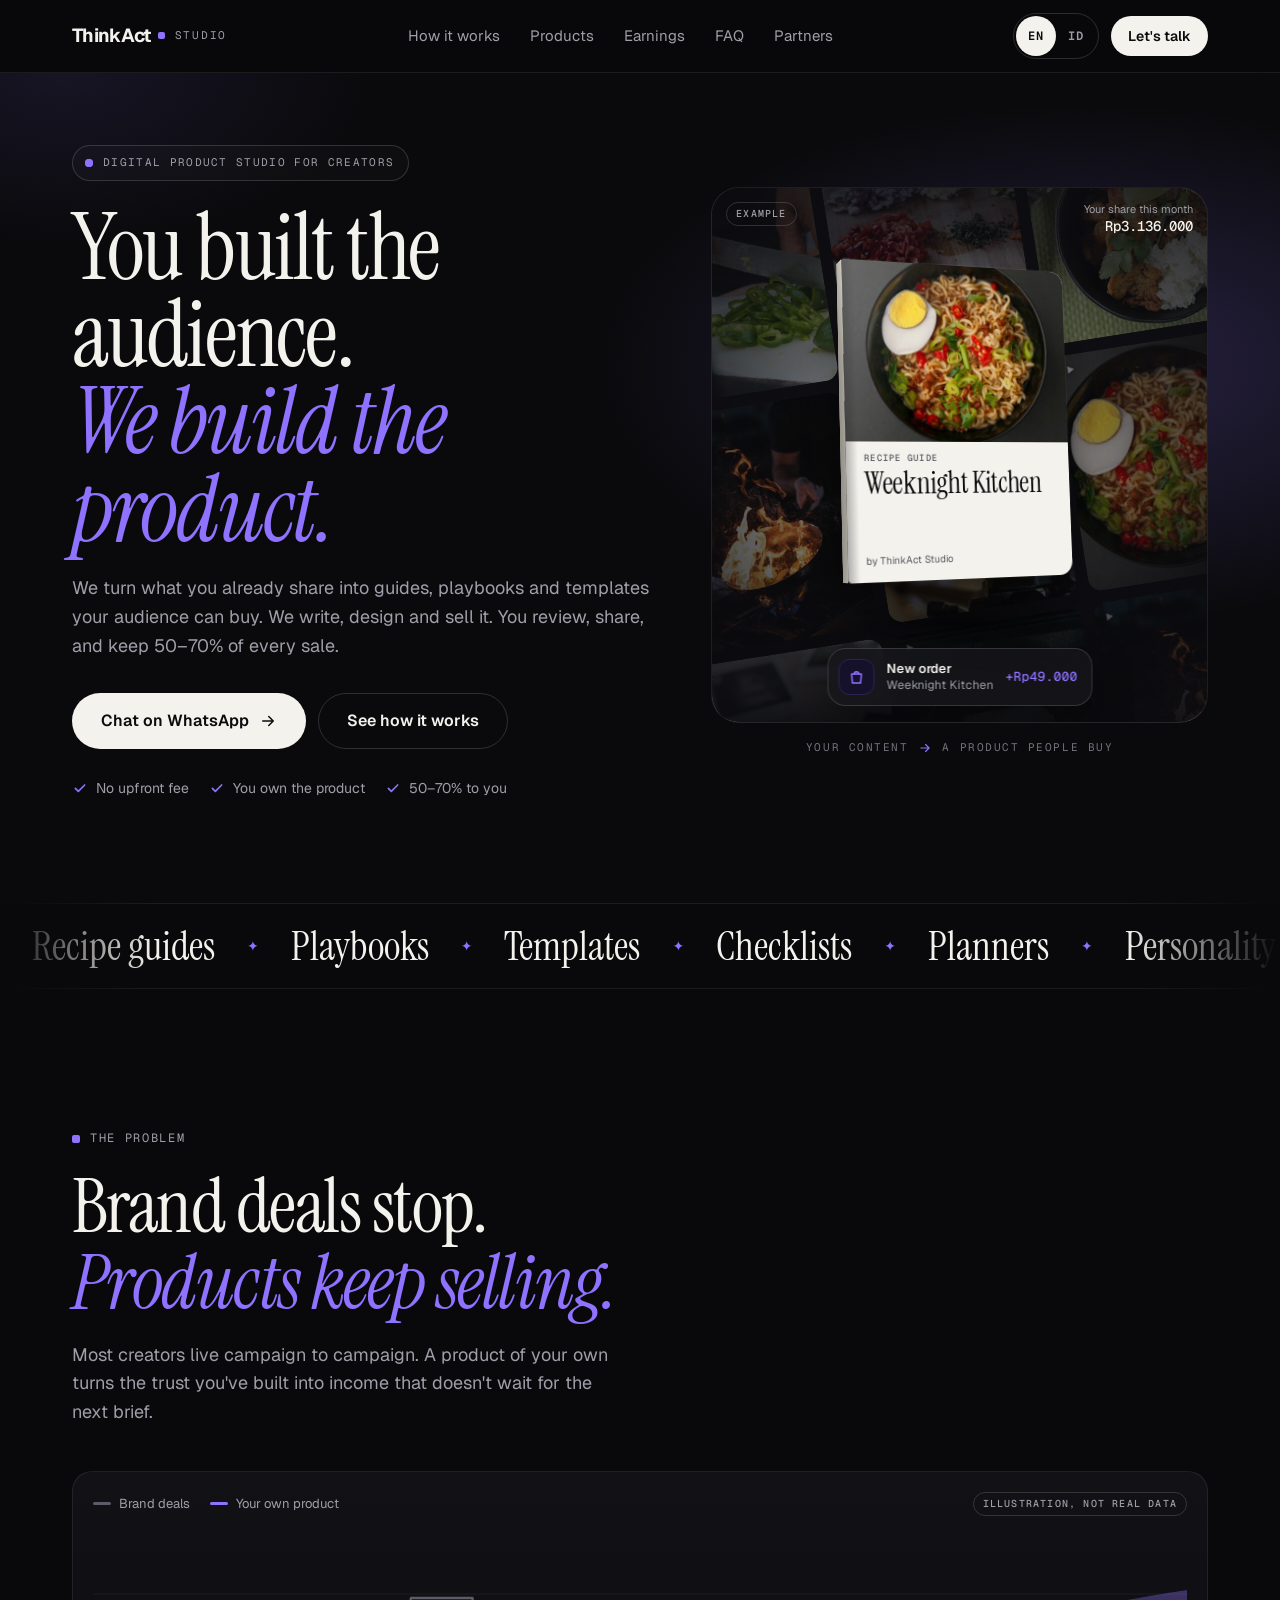
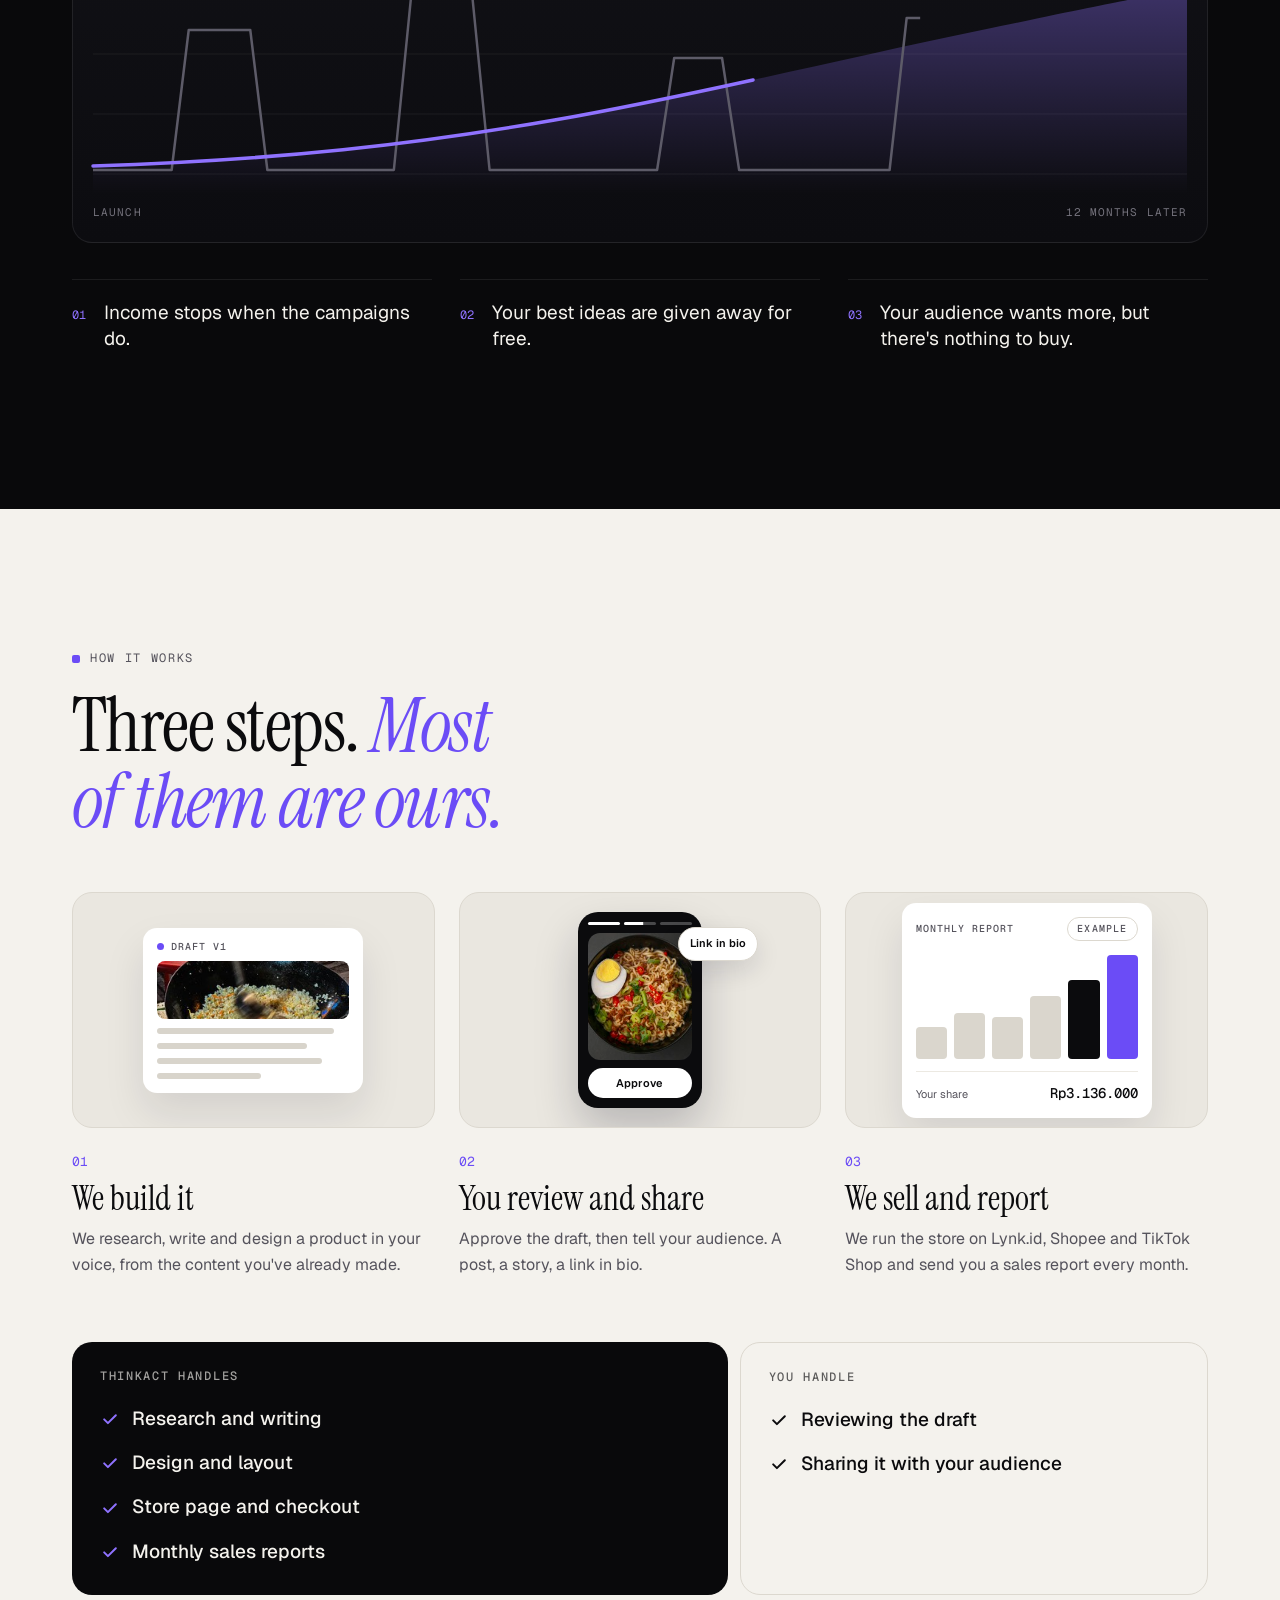
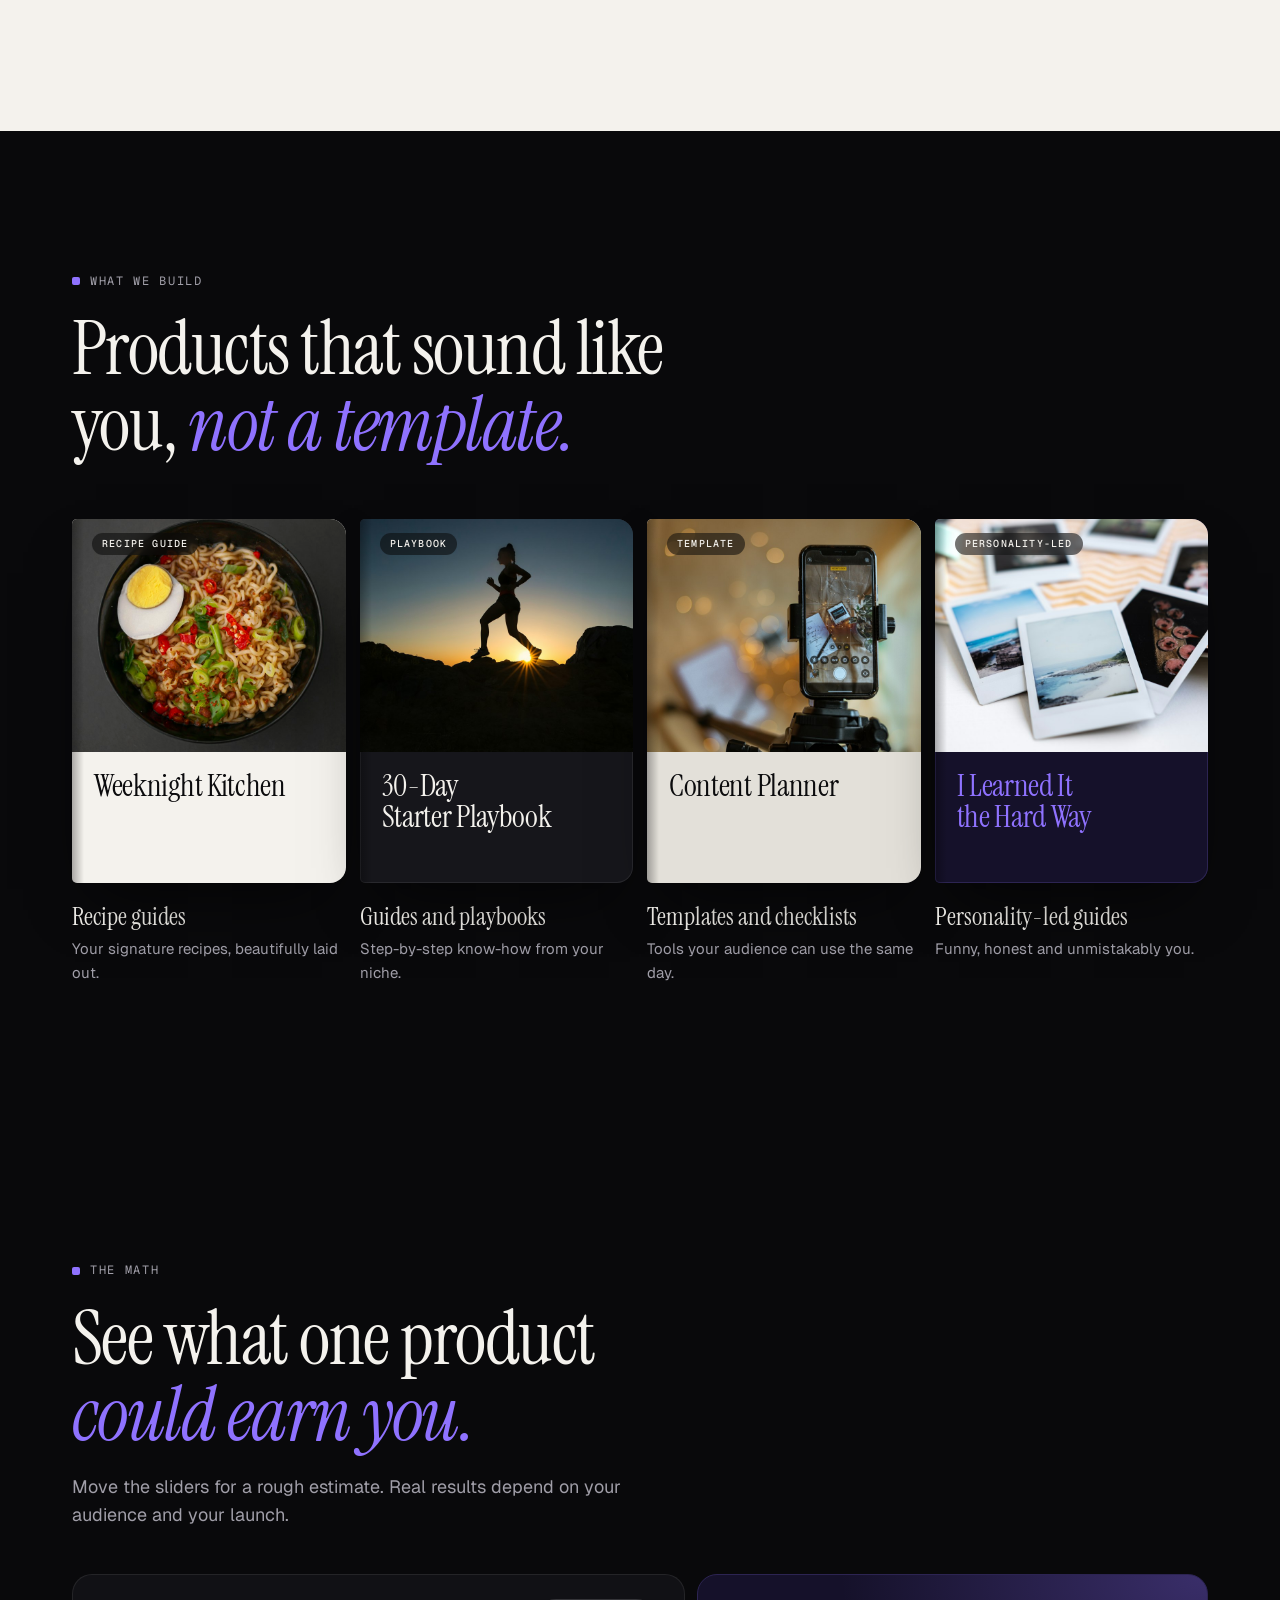
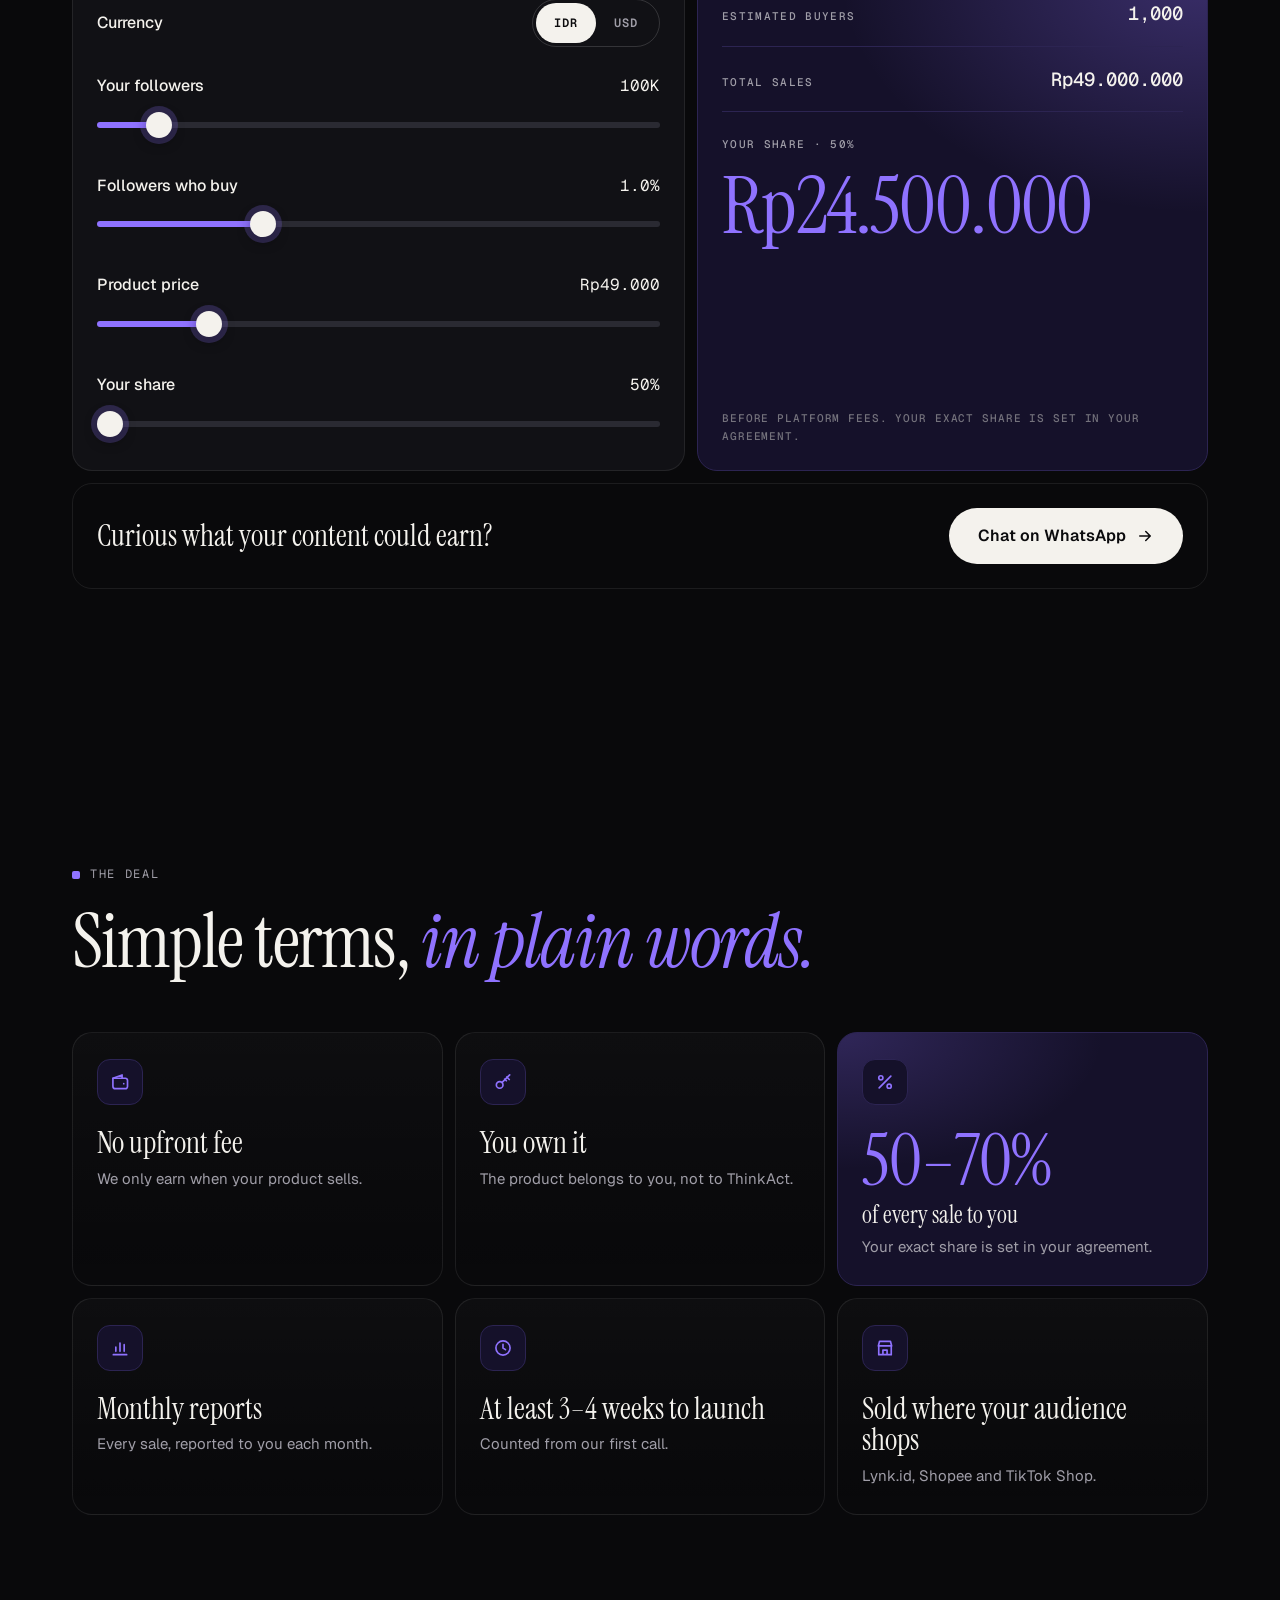
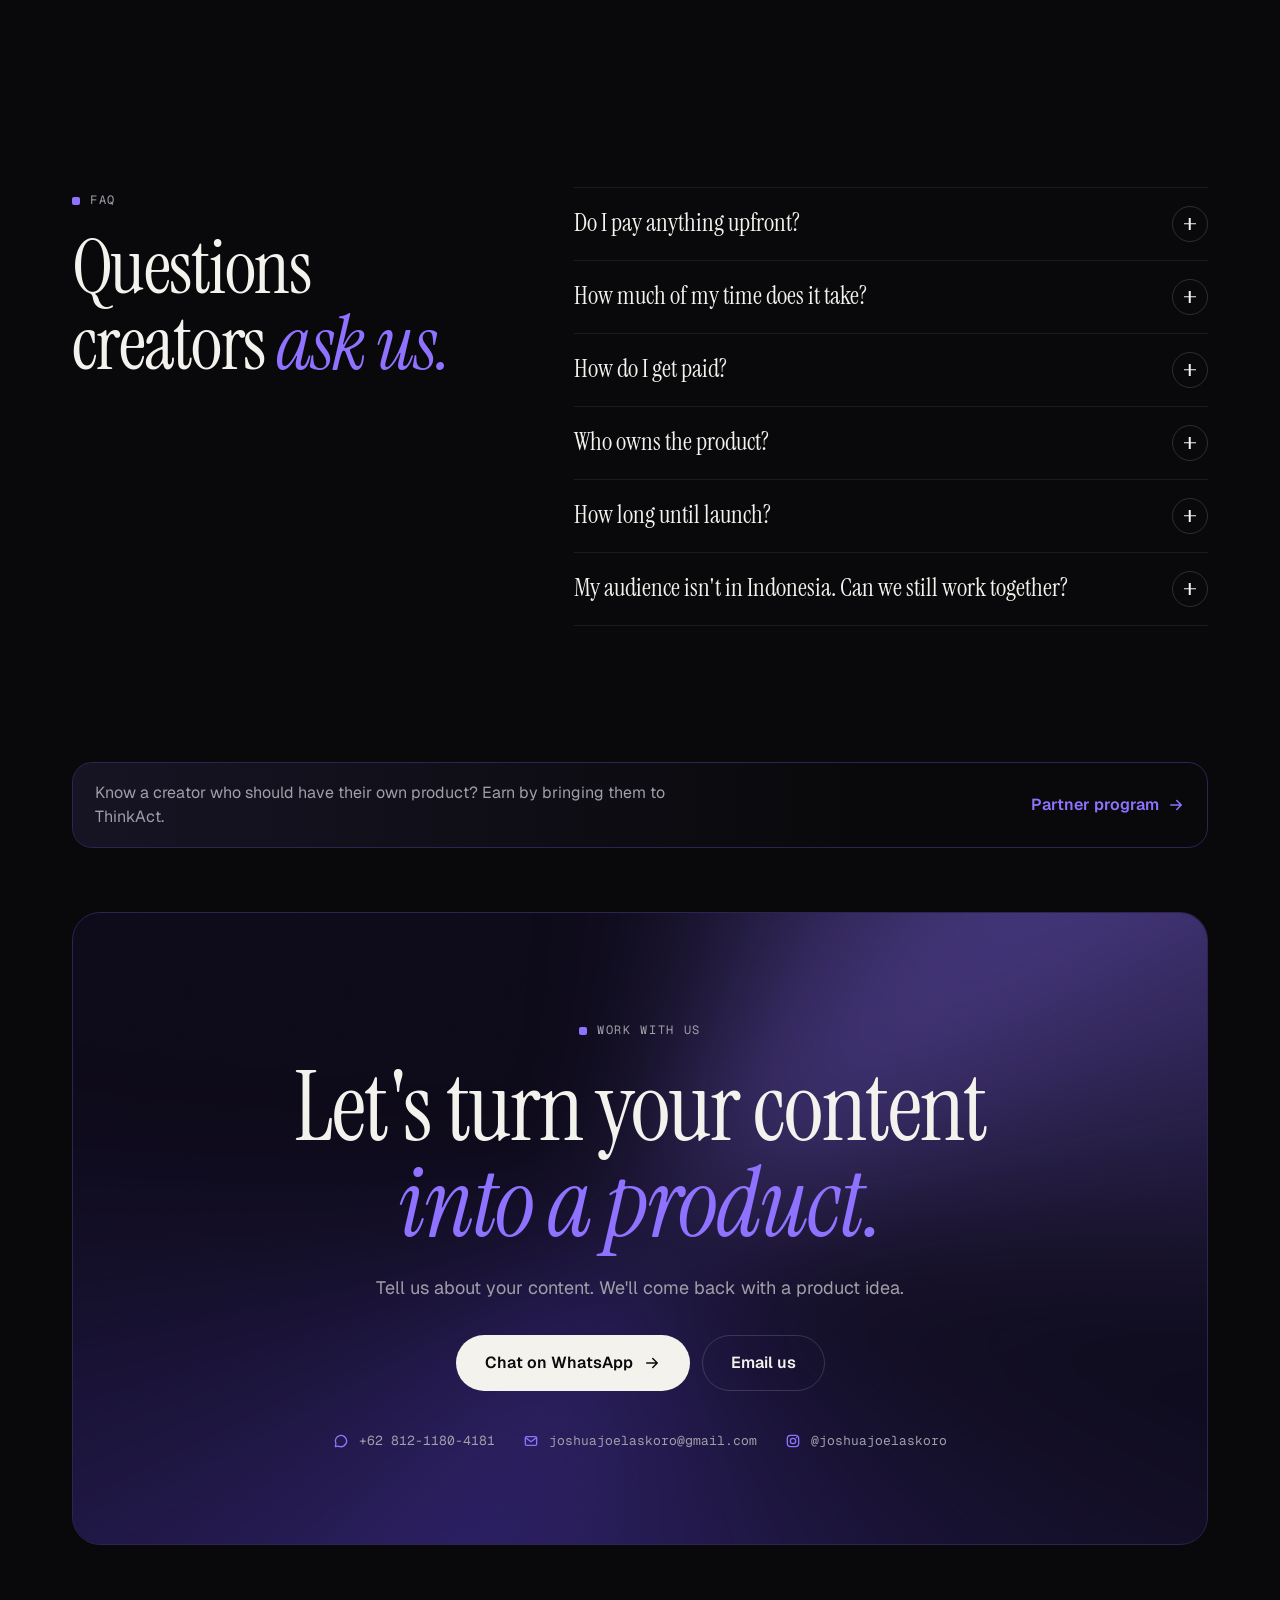
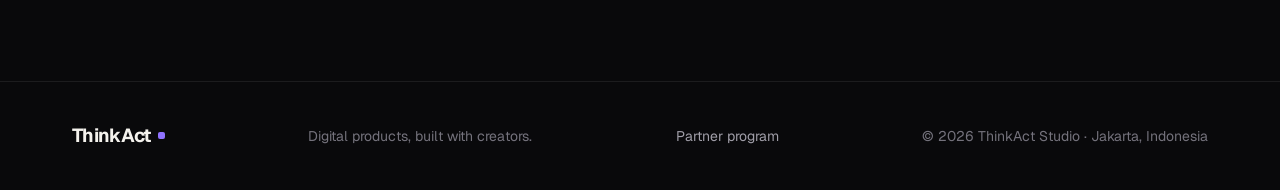
==== commit e4868919: "Add Partner Program page at /partner New page reusing the site's header, footer, styles and EN/ID sw" ====
--- a/index.html
+++ b/index.html
@@ -54,6 +54,7 @@
       <a href="#products" data-i18n="nav.products">Products</a>
       <a href="#earnings" data-i18n="nav.earnings">Earnings</a>
       <a href="#faq">FAQ</a>
+      <a href="/partner/" data-i18n="nav.partners">Partners</a>
     </div>
     <div class="nav-right">
       <div class="lang" role="group" aria-label="Language" data-i18n-aria="aria.lang">
@@ -69,6 +70,7 @@
     <a href="#products" data-i18n="nav.products">Products</a>
     <a href="#earnings" data-i18n="nav.earnings">Earnings</a>
     <a href="#faq">FAQ</a>
+    <a href="/partner/" data-i18n="nav.partners">Partners</a>
     <a class="btn btn-lg btn-light" href="https://wa.me/6281211804181" target="_blank" rel="noopener"><span data-i18n="cta.wa">Chat on WhatsApp</span><svg class="ic"><use href="#i-arrow"/></svg></a>
   </div>
 </header>
@@ -456,6 +458,16 @@
   </div>
 </section>
 
+<!-- Partner program strip -->
+<div class="partner-strip">
+  <div class="container">
+    <div class="strip reveal">
+      <p data-i18n="home.partnerStrip">Know a creator who should have their own product? Earn by bringing them to ThinkAct.</p>
+      <a class="strip-link" href="/partner/"><span data-i18n="footer.partner">Partner program</span><svg class="ic"><use href="#i-arrow"/></svg></a>
+    </div>
+  </div>
+</div>
+
 <!-- Final call to action -->
 <section class="final" id="contact">
   <div class="container">
@@ -483,6 +495,7 @@
   <div class="container footer-row">
     <a href="#top" class="logo"><span class="logo-word">ThinkAct</span><span class="logo-dot"></span></a>
     <span data-i18n="footer.tag">Digital products, built with creators.</span>
+    <a class="footer-link" href="/partner/" data-i18n="footer.partner">Partner program</a>
     <span>© 2026 ThinkAct Studio · Jakarta, Indonesia</span>
   </div>
 </footer>
--- a/styles.css
+++ b/styles.css
@@ -97,7 +97,7 @@
   radial-gradient(55% 45% at 85% 35%,rgba(143,114,255,.22),transparent 70%),
   radial-gradient(35% 30% at 5% 0%,rgba(143,114,255,.10),transparent 70%)}
 .hero-bg::after{content:"";position:absolute;inset:0;background-image:var(--noise);opacity:.07;mix-blend-mode:overlay}
-.hero-grid{position:relative;display:grid;gap:44px;align-items:center}
+.hero-grid{position:relative;display:grid;grid-template-columns:minmax(0,1fr);gap:44px;align-items:center}
 .pill{display:inline-flex;align-items:center;gap:10px;margin-bottom:24px;padding:8px 14px 8px 12px;border:1px solid var(--line-2);border-radius:999px;font-family:var(--mono);font-size:11px;letter-spacing:.12em;text-transform:uppercase;color:var(--muted);background:rgba(255,255,255,.02)}
 .pulse{position:relative;width:8px;height:8px;border-radius:50%;background:var(--violet)}
 .pulse::after{content:"";position:absolute;inset:0;border-radius:50%;background:var(--violet);animation:pulse 2.2s var(--ease) infinite}
@@ -108,7 +108,7 @@
 .chips .ic{width:16px;height:16px;color:var(--violet);stroke-width:2.5}
 @media (min-width:1024px){
   .hero{padding:72px 0 104px}
-  .hero-grid{grid-template-columns:1.08fr .92fr;gap:56px}
+  .hero-grid{grid-template-columns:minmax(0,1.08fr) minmax(0,.92fr);gap:56px}
 }
 
 /* Stage: a content feed drifts behind a floating guide; example orders pop up. */
@@ -377,6 +377,76 @@
 .footer-row{display:flex;flex-wrap:wrap;align-items:center;justify-content:space-between;gap:12px 28px}
 .footer .logo-word{color:var(--text)}
 
+/* ---------- Partner program ---------- */
+.nav-links a[aria-current="page"],.menu a[aria-current="page"]{color:var(--violet)}
+.footer-link{display:inline-flex;align-items:center;min-height:44px;color:var(--muted);transition:color .2s}
+.footer-link:hover{color:var(--text)}
+
+/* Homepage strip between FAQ and Contact */
+.partner-strip{padding:0 0 40px}
+.strip{display:flex;flex-wrap:wrap;align-items:center;justify-content:space-between;gap:8px 24px;padding:18px 22px;border:1px solid var(--violet-line);border-radius:var(--radius);background:linear-gradient(90deg,rgba(143,114,255,.10),rgba(143,114,255,0) 70%)}
+.strip p{font-size:16px;line-height:1.5;color:var(--muted);max-width:640px}
+.strip-link{display:inline-flex;align-items:center;gap:8px;min-height:44px;font-weight:600;color:var(--violet);white-space:nowrap}
+.strip-link .ic{width:18px;height:18px;transition:transform .25s var(--ease)}
+.strip-link:hover .ic{transform:translateX(3px)}
+
+/* Hero example card */
+.earn-card{position:relative;max-width:460px;margin:0 auto;padding:22px;overflow:hidden;border:1px solid var(--violet-line);border-radius:28px;background:radial-gradient(120% 80% at 100% 0%,rgba(143,114,255,.30),transparent 60%),var(--violet-soft);box-shadow:0 40px 80px -30px rgba(0,0,0,.7)}
+.ec-top{display:flex;justify-content:space-between;align-items:center;gap:12px}
+.ec-label{display:block;margin-top:22px;font:500 11px/1.4 var(--mono);letter-spacing:.12em;text-transform:uppercase;color:var(--muted)}
+.ec-amount{display:block;margin-top:8px;font-family:var(--serif);font-size:clamp(52px,15vw,76px);line-height:1;letter-spacing:-.02em;color:var(--violet)}
+.ec-bars{display:flex;align-items:flex-end;gap:8px;height:84px;margin-top:22px}
+.ec-bars i{flex:1;height:var(--h);border-radius:5px;background:var(--violet-line)}
+.ec-bars i:first-child{background:var(--violet)}
+.toast.toast-inline{position:relative;left:auto;bottom:auto;width:100%;max-width:none;margin-top:16px;transform:none}
+.earn-card.anim .toast-inline{animation:ping 4.5s var(--ease) infinite}
+@keyframes ping{0%{opacity:0;transform:translateY(10px) scale(.97)}10%,82%{opacity:1;transform:none}92%,100%{opacity:0;transform:translateY(-4px)}}
+.ec-note{margin-top:16px;font-size:12px;line-height:1.55;color:var(--muted)}
+
+/* Three jobs (paper background) */
+.jobs{list-style:none;padding:0;margin:52px 0 0;display:grid;gap:12px}
+@media (min-width:900px){ .jobs{grid-template-columns:repeat(3,1fr)} }
+.job{display:flex;flex-direction:column;padding:26px 24px;border:1px solid var(--paper-line);border-radius:var(--radius);background:#fff}
+.job-num{font-family:var(--mono);font-size:13px;color:var(--violet-2)}
+.job h3{margin-top:10px;font-family:var(--serif);font-weight:400;font-size:36px;line-height:1}
+.job p{margin-top:8px;font-size:16px;color:var(--ink-muted)}
+.job-pct{margin-top:24px;padding-top:18px;border-top:1px solid #ECE9E2}
+.job-pct b{display:block;font-family:var(--serif);font-weight:400;font-size:60px;line-height:.95;letter-spacing:-.02em;color:var(--violet-2)}
+.job-pct span{display:block;margin-top:6px;font:500 11px/1.4 var(--mono);letter-spacing:.12em;text-transform:uppercase;color:var(--ink-muted)}
+.light-note{display:flex;align-items:flex-start;gap:10px;margin-top:24px;font-size:16px;color:var(--ink-muted)}
+.light-note .ic{margin-top:3px;color:var(--violet-2);stroke-width:2.4}
+
+/* Partner calculator: 6 month bars */
+.mbars{display:flex;align-items:stretch;gap:8px;height:150px;margin-top:4px}
+.mbar{flex:1;display:flex;flex-direction:column;justify-content:flex-end;align-items:center;gap:6px;min-width:0}
+.mbar-val{font:500 10px/1 var(--mono);color:var(--muted);white-space:nowrap}
+.mbar-fill{width:100%;min-height:4px;border-radius:6px;background:var(--violet-line);transition:height .5s var(--ease)}
+.mbar:first-child .mbar-fill{background:var(--violet)}
+.mbar:first-child .mbar-val{color:var(--text)}
+.mbar-x{display:flex;gap:8px;margin-top:8px}
+.mbar-x span{flex:1;text-align:center;font:500 11px/1 var(--mono);color:var(--muted-2)}
+.mbar-caption{display:block;margin-top:8px;text-align:center;font:500 10px/1 var(--mono);letter-spacing:.14em;text-transform:uppercase;color:var(--muted-2)}
+
+/* Growth tiers */
+.tiers{list-style:none;padding:0;margin:52px 0 0;display:grid;gap:12px}
+@media (min-width:900px){ .tiers{grid-template-columns:repeat(3,1fr)} }
+.tier{display:flex;flex-direction:column;padding:26px 24px;border:1px solid var(--line);border-radius:var(--radius);background:linear-gradient(180deg,rgba(255,255,255,.025),rgba(255,255,255,0))}
+.tier-top{display:flex;justify-content:space-between;align-items:center;gap:12px;font-family:var(--mono);font-size:13px;color:var(--violet)}
+.tier h3{margin-top:14px;font-family:var(--serif);font-weight:400;font-size:34px;line-height:1}
+.tier-req{margin:10px 0 22px;font-size:16px;color:var(--muted)}
+.tier-earn{margin-top:auto;padding-top:18px;border-top:1px solid var(--line);font-size:16px;font-weight:500;color:var(--text)}
+.tier-feature{background:radial-gradient(120% 90% at 0% 0%,rgba(143,114,255,.22),transparent 60%),var(--violet-soft);border-color:var(--violet-line)}
+.tier-feature .tier-earn{border-top-color:var(--violet-line)}
+.tier-dim{opacity:.55;border-style:dashed}
+.tiers-note{margin-top:16px;font:500 11px/1.6 var(--mono);letter-spacing:.1em;text-transform:uppercase;color:var(--muted-2)}
+
+/* Rule tiles */
+.rules{list-style:none;padding:0;margin:44px 0 0;display:grid;gap:10px}
+@media (min-width:600px){ .rules{grid-template-columns:repeat(2,1fr)} }
+@media (min-width:1024px){ .rules{grid-template-columns:repeat(3,1fr)} }
+.rule{display:flex;align-items:center;gap:14px;min-height:76px;padding:14px 18px;border:1px solid var(--line);border-radius:16px;font-size:17px;font-weight:500}
+.rule .term-icon{width:44px;height:44px;flex-shrink:0}
+
 /* ---------- Reveal on scroll ---------- */
 .js .reveal{opacity:0;transform:translateY(26px);transition:opacity .8s var(--ease),transform .8s var(--ease);transition-delay:var(--delay,0ms)}
 .js .reveal.is-in{opacity:1;transform:none}
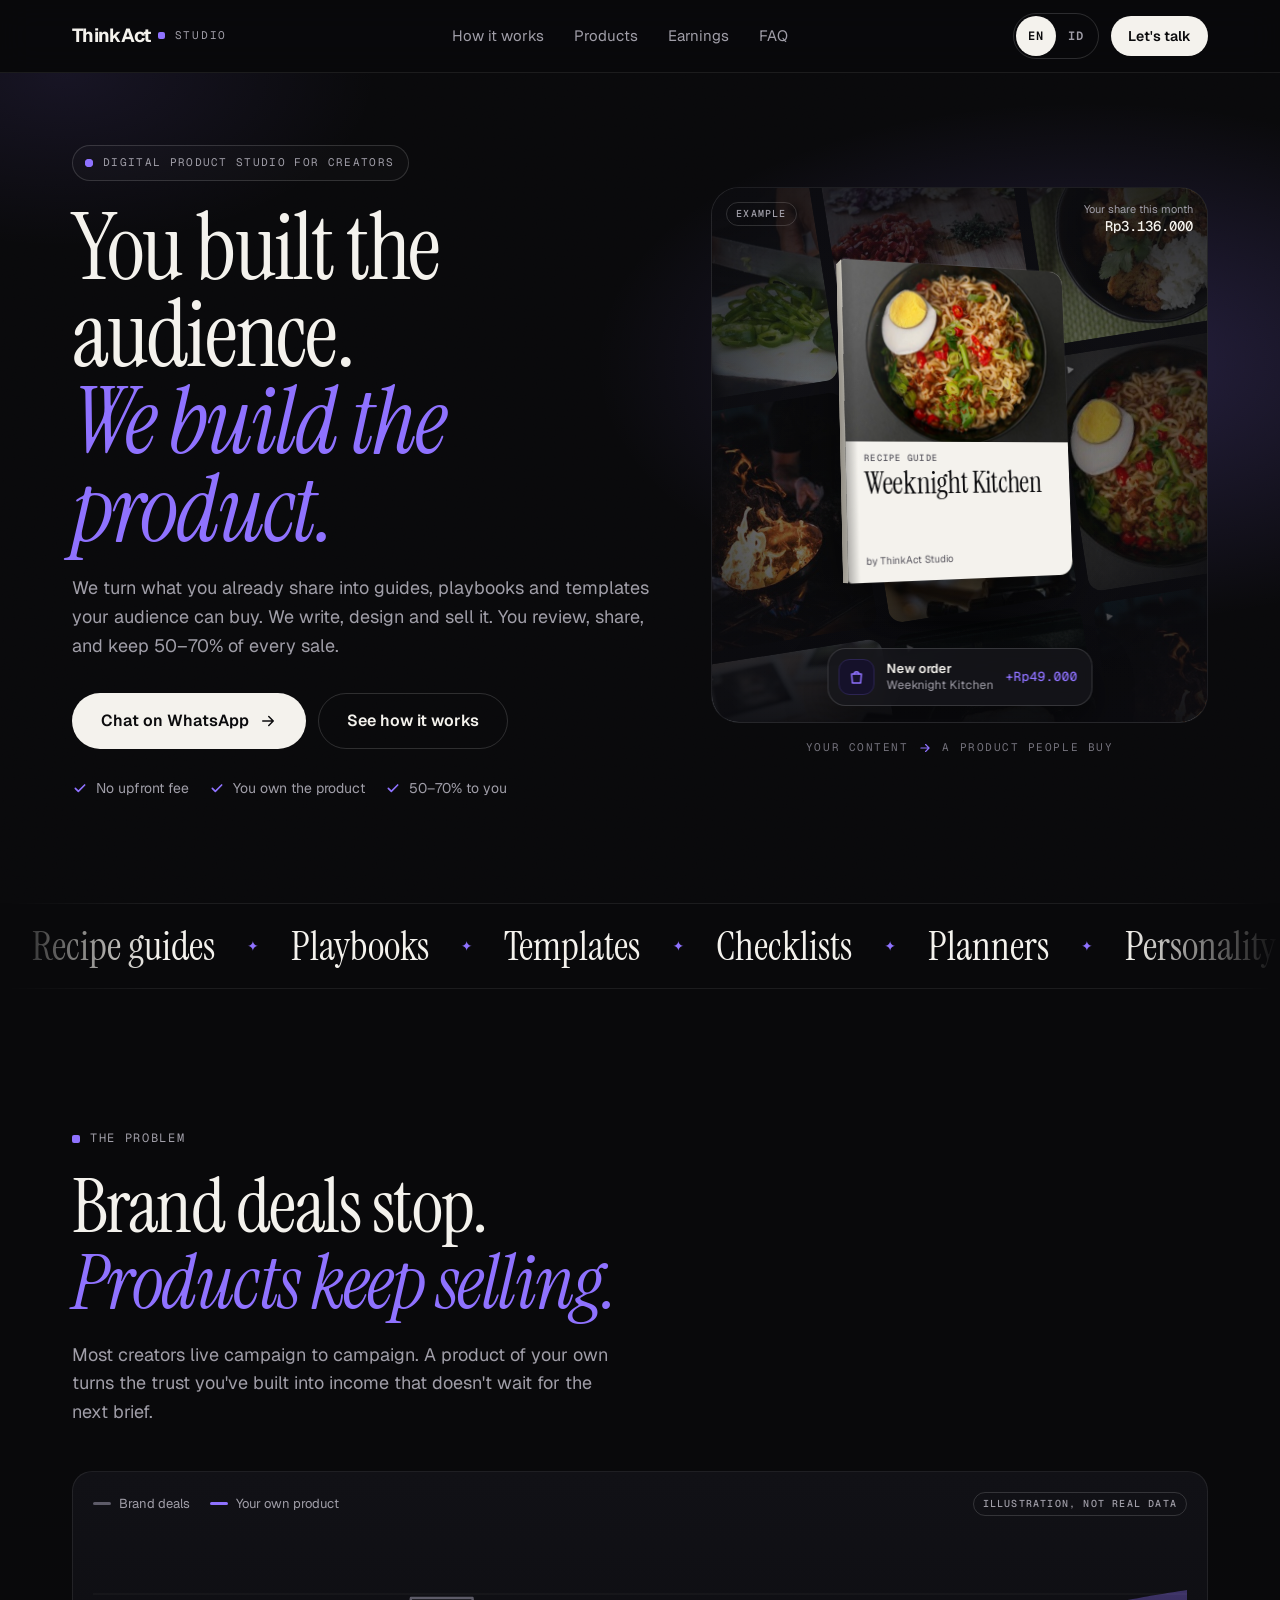
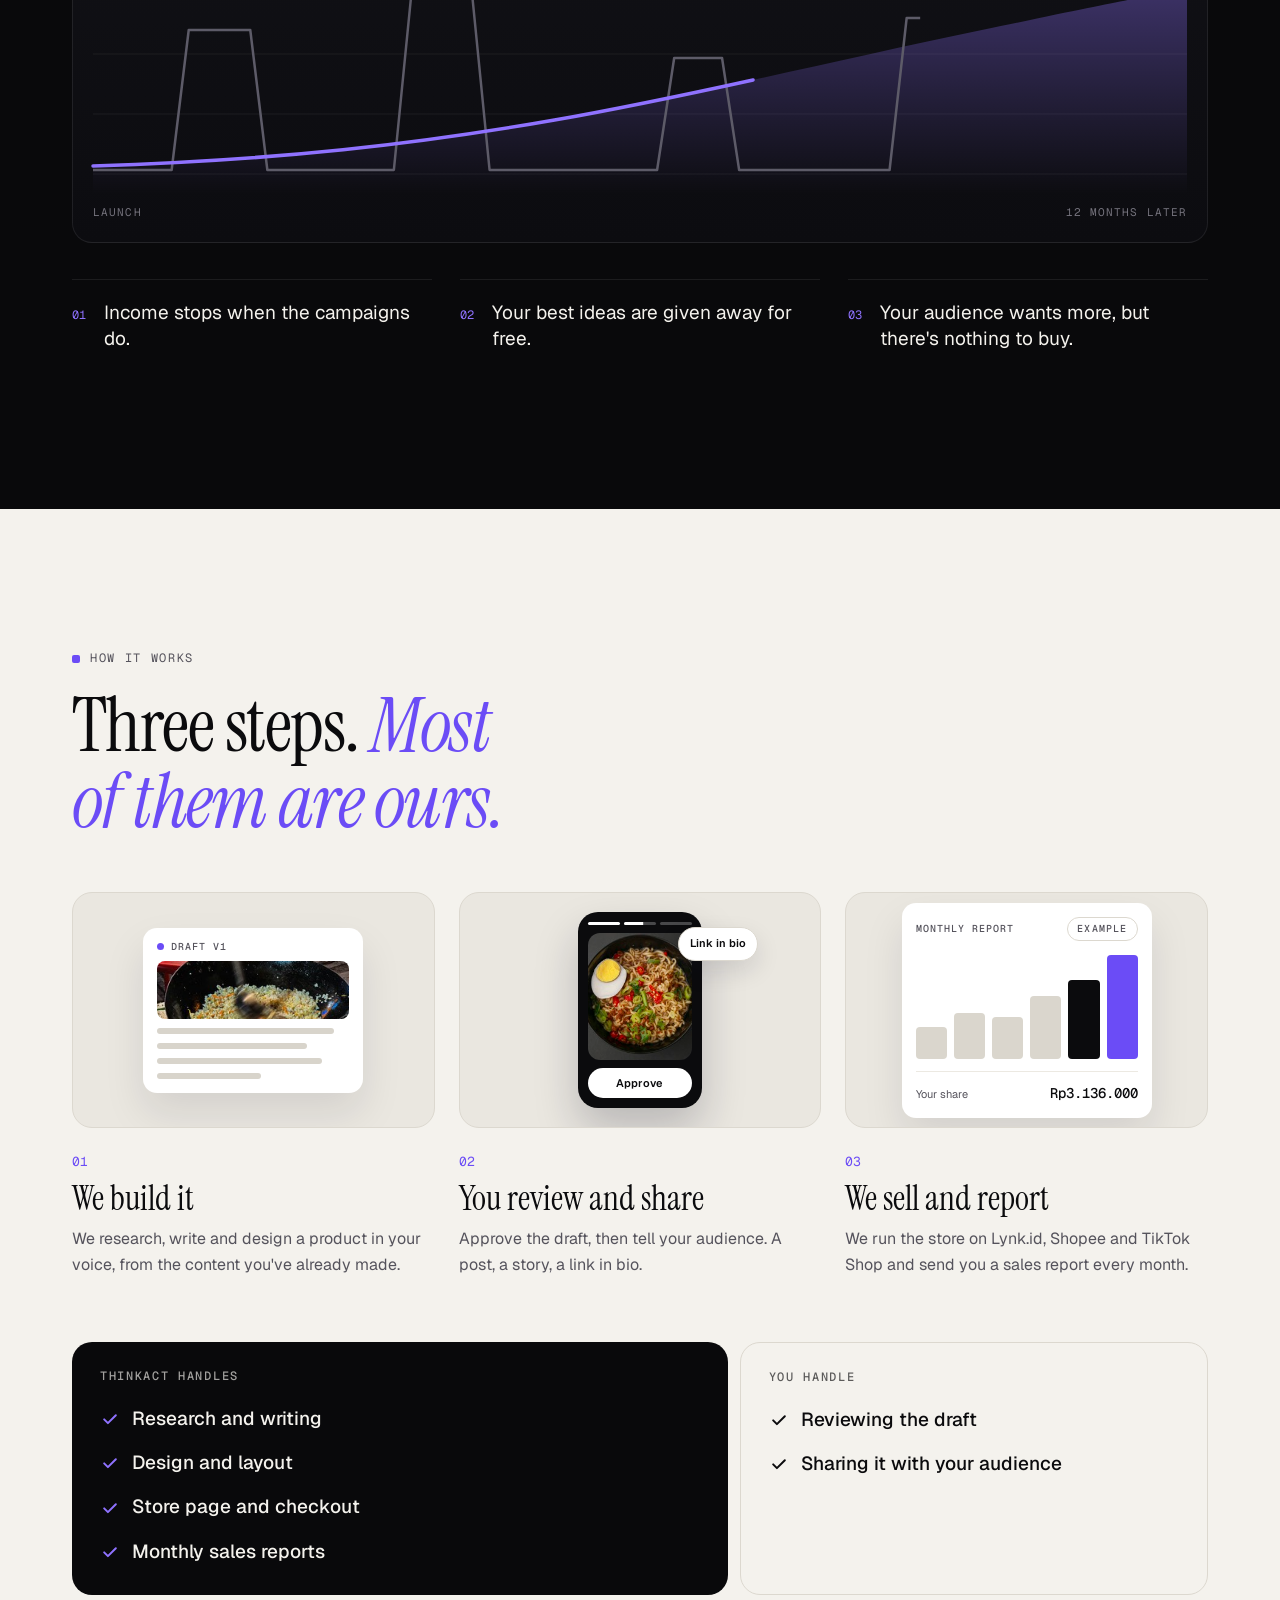
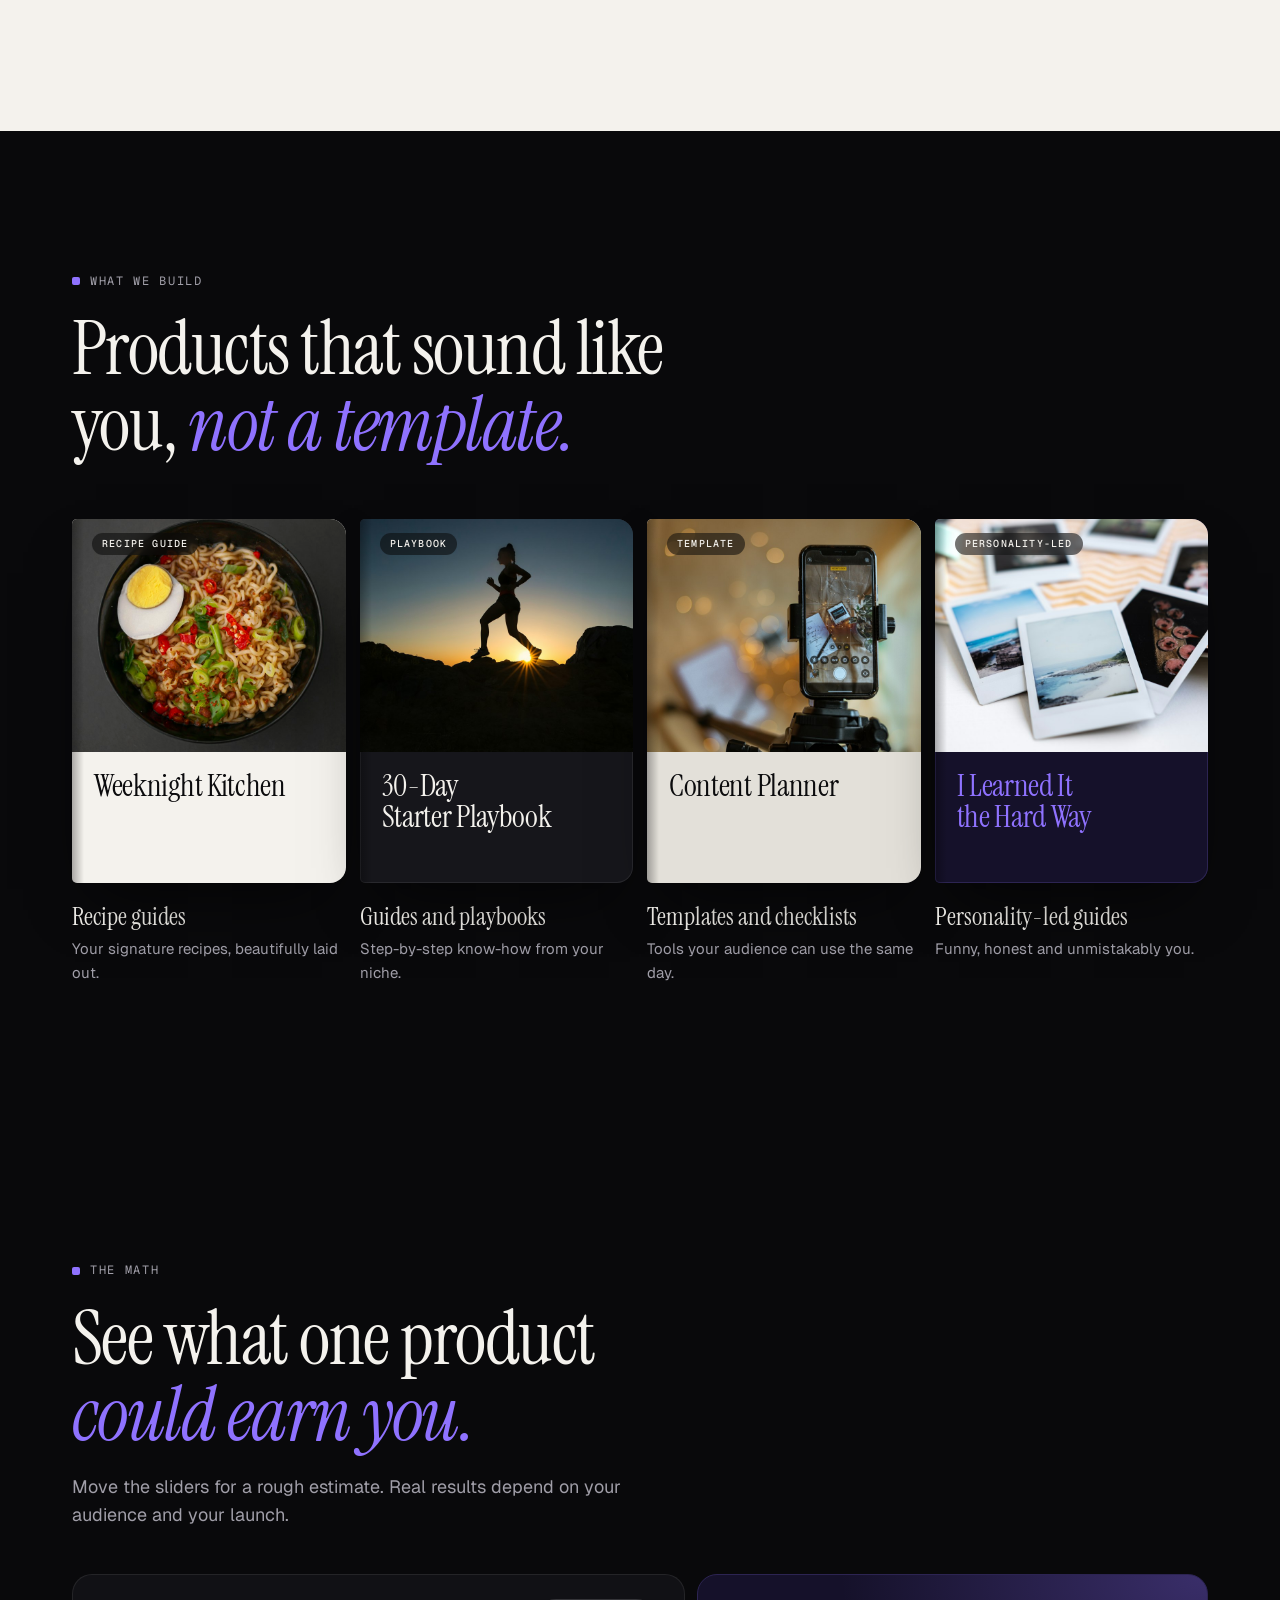
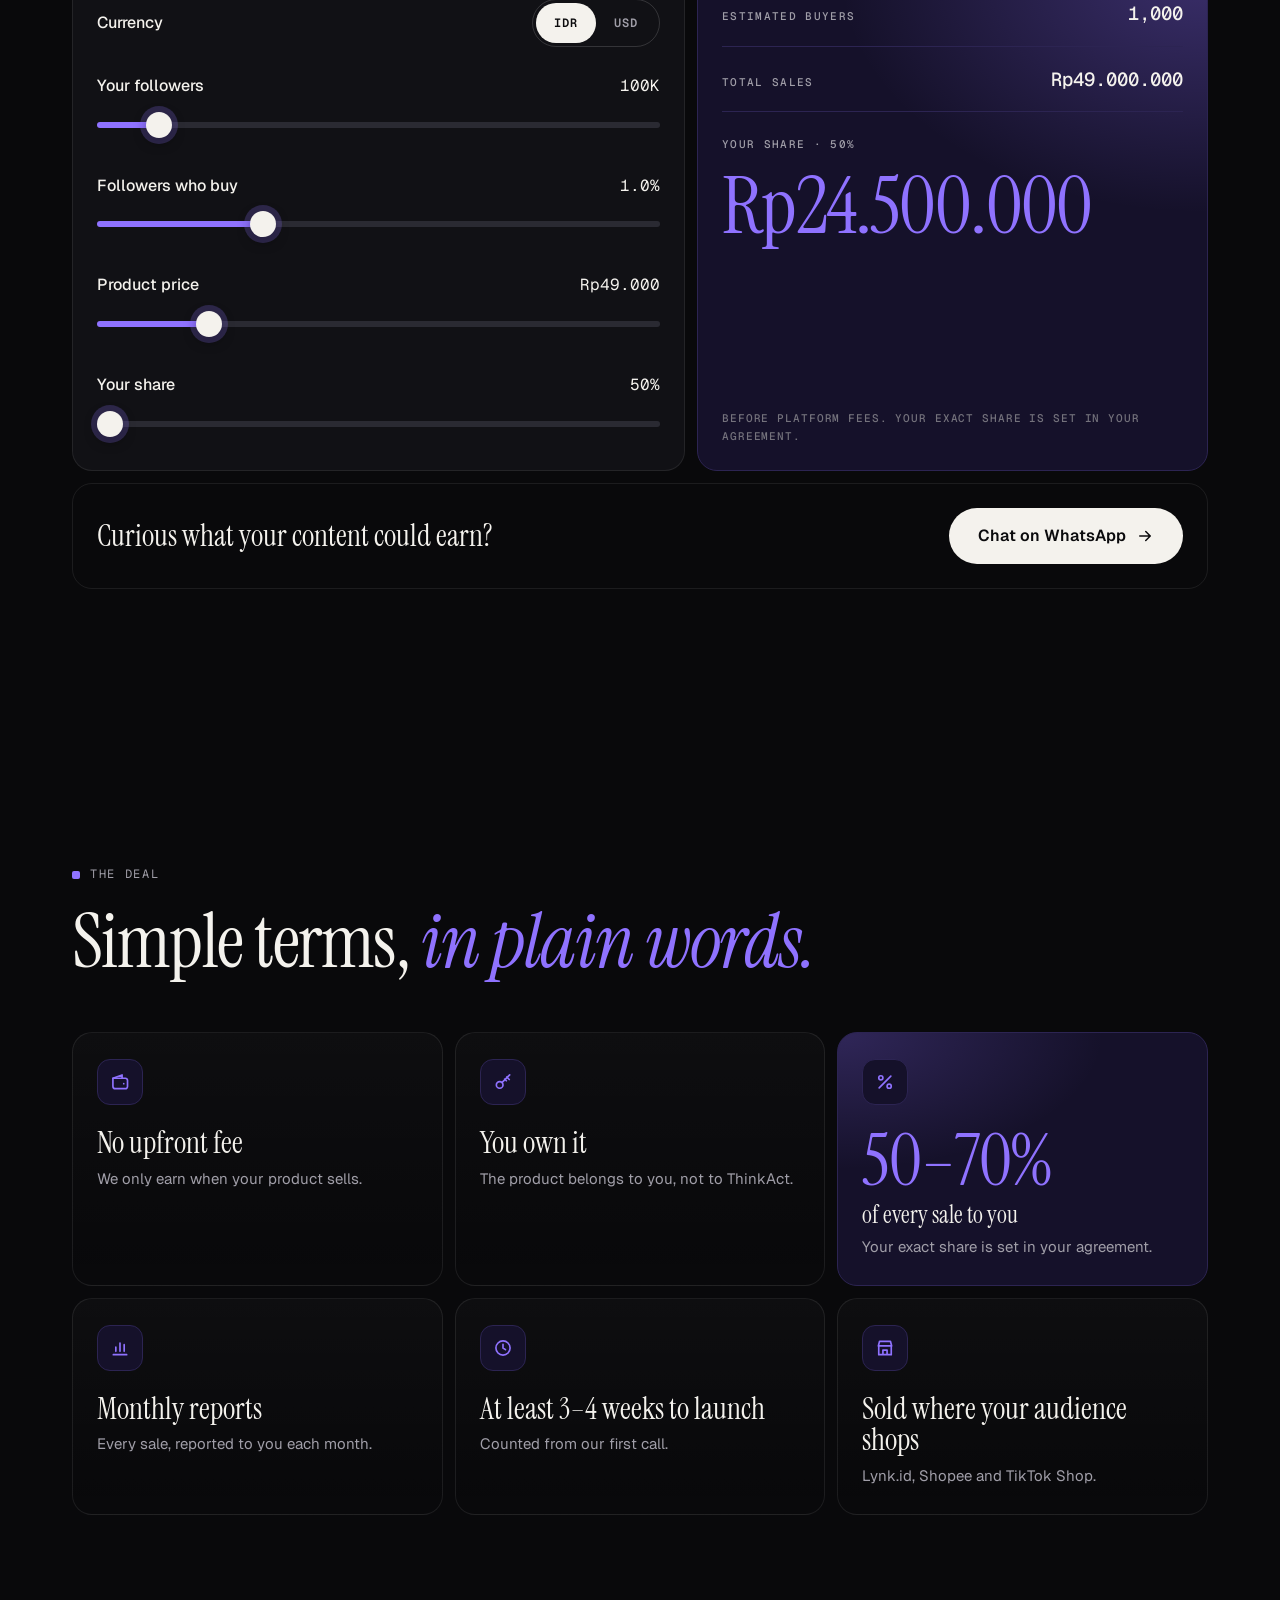
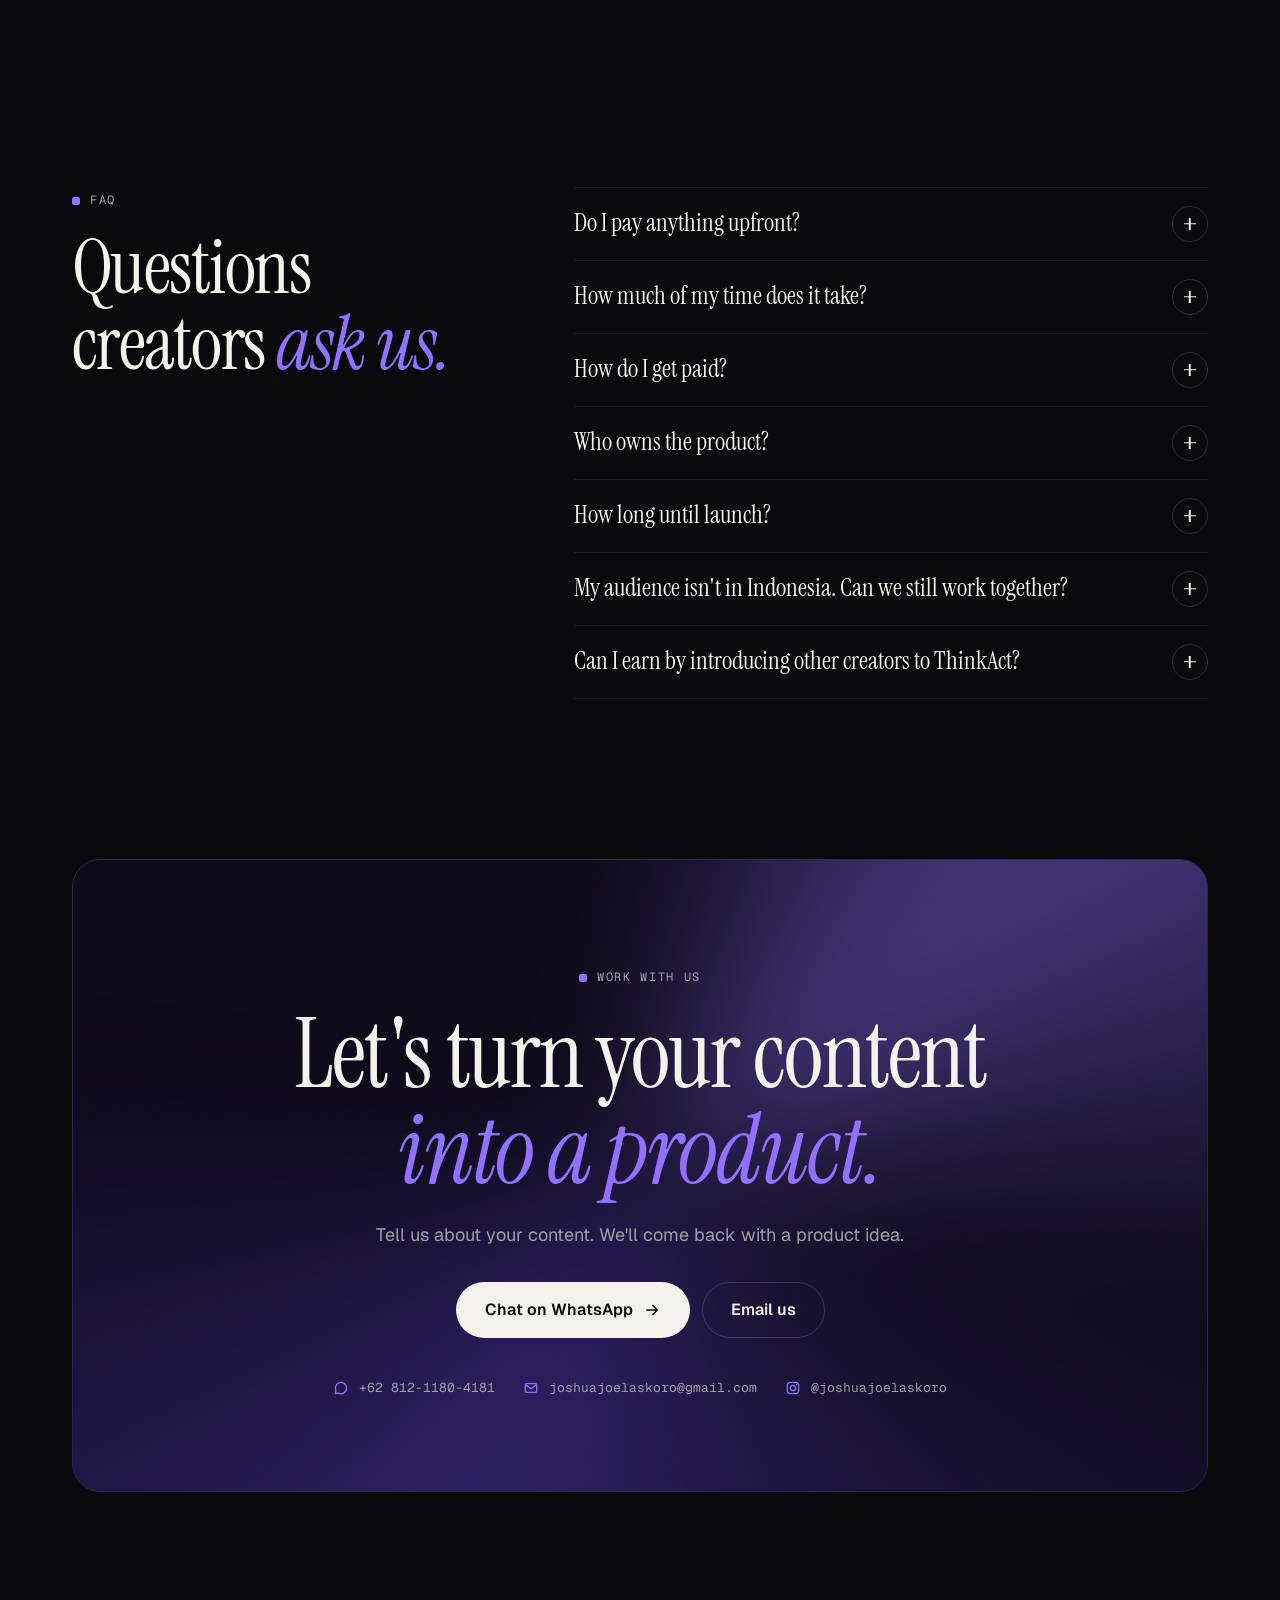
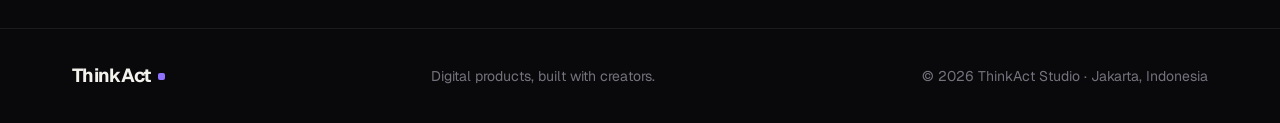
==== commit 5ac47d14: "Move the partner entry point into the homepage FAQ Remove the Partners menu item, the strip above Co" ====
--- a/index.html
+++ b/index.html
@@ -54,7 +54,6 @@
       <a href="#products" data-i18n="nav.products">Products</a>
       <a href="#earnings" data-i18n="nav.earnings">Earnings</a>
       <a href="#faq">FAQ</a>
-      <a href="/partner/" data-i18n="nav.partners">Partners</a>
     </div>
     <div class="nav-right">
       <div class="lang" role="group" aria-label="Language" data-i18n-aria="aria.lang">
@@ -70,7 +69,6 @@
     <a href="#products" data-i18n="nav.products">Products</a>
     <a href="#earnings" data-i18n="nav.earnings">Earnings</a>
     <a href="#faq">FAQ</a>
-    <a href="/partner/" data-i18n="nav.partners">Partners</a>
     <a class="btn btn-lg btn-light" href="https://wa.me/6281211804181" target="_blank" rel="noopener"><span data-i18n="cta.wa">Chat on WhatsApp</span><svg class="ic"><use href="#i-arrow"/></svg></a>
   </div>
 </header>
@@ -454,19 +452,13 @@
         <summary><span data-i18n="faq.q6">My audience isn't in Indonesia. Can we still work together?</span><span class="plus" aria-hidden="true"></span></summary>
         <p data-i18n="faq.a6">Yes. We work with creators worldwide and sell in USD.</p>
       </details>
-    </div>
-  </div>
-</section>
-
-<!-- Partner program strip -->
-<div class="partner-strip">
-  <div class="container">
-    <div class="strip reveal">
-      <p data-i18n="home.partnerStrip">Know a creator who should have their own product? Earn by bringing them to ThinkAct.</p>
-      <a class="strip-link" href="/partner/"><span data-i18n="footer.partner">Partner program</span><svg class="ic"><use href="#i-arrow"/></svg></a>
-    </div>
-  </div>
-</div>
+      <details>
+        <summary><span data-i18n="faq.q7">Can I earn by introducing other creators to ThinkAct?</span><span class="plus" aria-hidden="true"></span></summary>
+        <p><span data-i18n="faq.a7">Yes. If you know a creator who should have their own product, you can earn a commission from ThinkAct's share when their product sells. It never comes out of the creator's share.</span> <a class="faq-link" href="/partner/" data-i18n="faq.a7link">See the partner program</a></p>
+      </details>
+    </div>
+  </div>
+</section>
 
 <!-- Final call to action -->
 <section class="final" id="contact">
@@ -495,7 +487,6 @@
   <div class="container footer-row">
     <a href="#top" class="logo"><span class="logo-word">ThinkAct</span><span class="logo-dot"></span></a>
     <span data-i18n="footer.tag">Digital products, built with creators.</span>
-    <a class="footer-link" href="/partner/" data-i18n="footer.partner">Partner program</a>
     <span>© 2026 ThinkAct Studio · Jakarta, Indonesia</span>
   </div>
 </footer>
--- a/styles.css
+++ b/styles.css
@@ -351,6 +351,8 @@
 details[open] .plus::after{transform:translate(-50%,-50%) rotate(0deg)}
 .faq-list details p{padding:0 52px 24px 0;font-size:16px;color:var(--muted)}
 details[open] p{animation:fade-down .4s var(--ease)}
+.faq-link{display:inline-block;padding:10px 0;color:var(--violet);text-decoration:underline;text-underline-offset:3px;white-space:nowrap}
+.faq-link:hover{color:var(--text)}
 @keyframes fade-down{from{opacity:0;transform:translateY(-6px)}to{opacity:1;transform:none}}
 
 /* Final call to action */
@@ -382,13 +384,6 @@
 .footer-link{display:inline-flex;align-items:center;min-height:44px;color:var(--muted);transition:color .2s}
 .footer-link:hover{color:var(--text)}
 
-/* Homepage strip between FAQ and Contact */
-.partner-strip{padding:0 0 40px}
-.strip{display:flex;flex-wrap:wrap;align-items:center;justify-content:space-between;gap:8px 24px;padding:18px 22px;border:1px solid var(--violet-line);border-radius:var(--radius);background:linear-gradient(90deg,rgba(143,114,255,.10),rgba(143,114,255,0) 70%)}
-.strip p{font-size:16px;line-height:1.5;color:var(--muted);max-width:640px}
-.strip-link{display:inline-flex;align-items:center;gap:8px;min-height:44px;font-weight:600;color:var(--violet);white-space:nowrap}
-.strip-link .ic{width:18px;height:18px;transition:transform .25s var(--ease)}
-.strip-link:hover .ic{transform:translateX(3px)}
 
 /* Hero example card */
 .earn-card{position:relative;max-width:460px;margin:0 auto;padding:22px;overflow:hidden;border:1px solid var(--violet-line);border-radius:28px;background:radial-gradient(120% 80% at 100% 0%,rgba(143,114,255,.30),transparent 60%),var(--violet-soft);box-shadow:0 40px 80px -30px rgba(0,0,0,.7)}
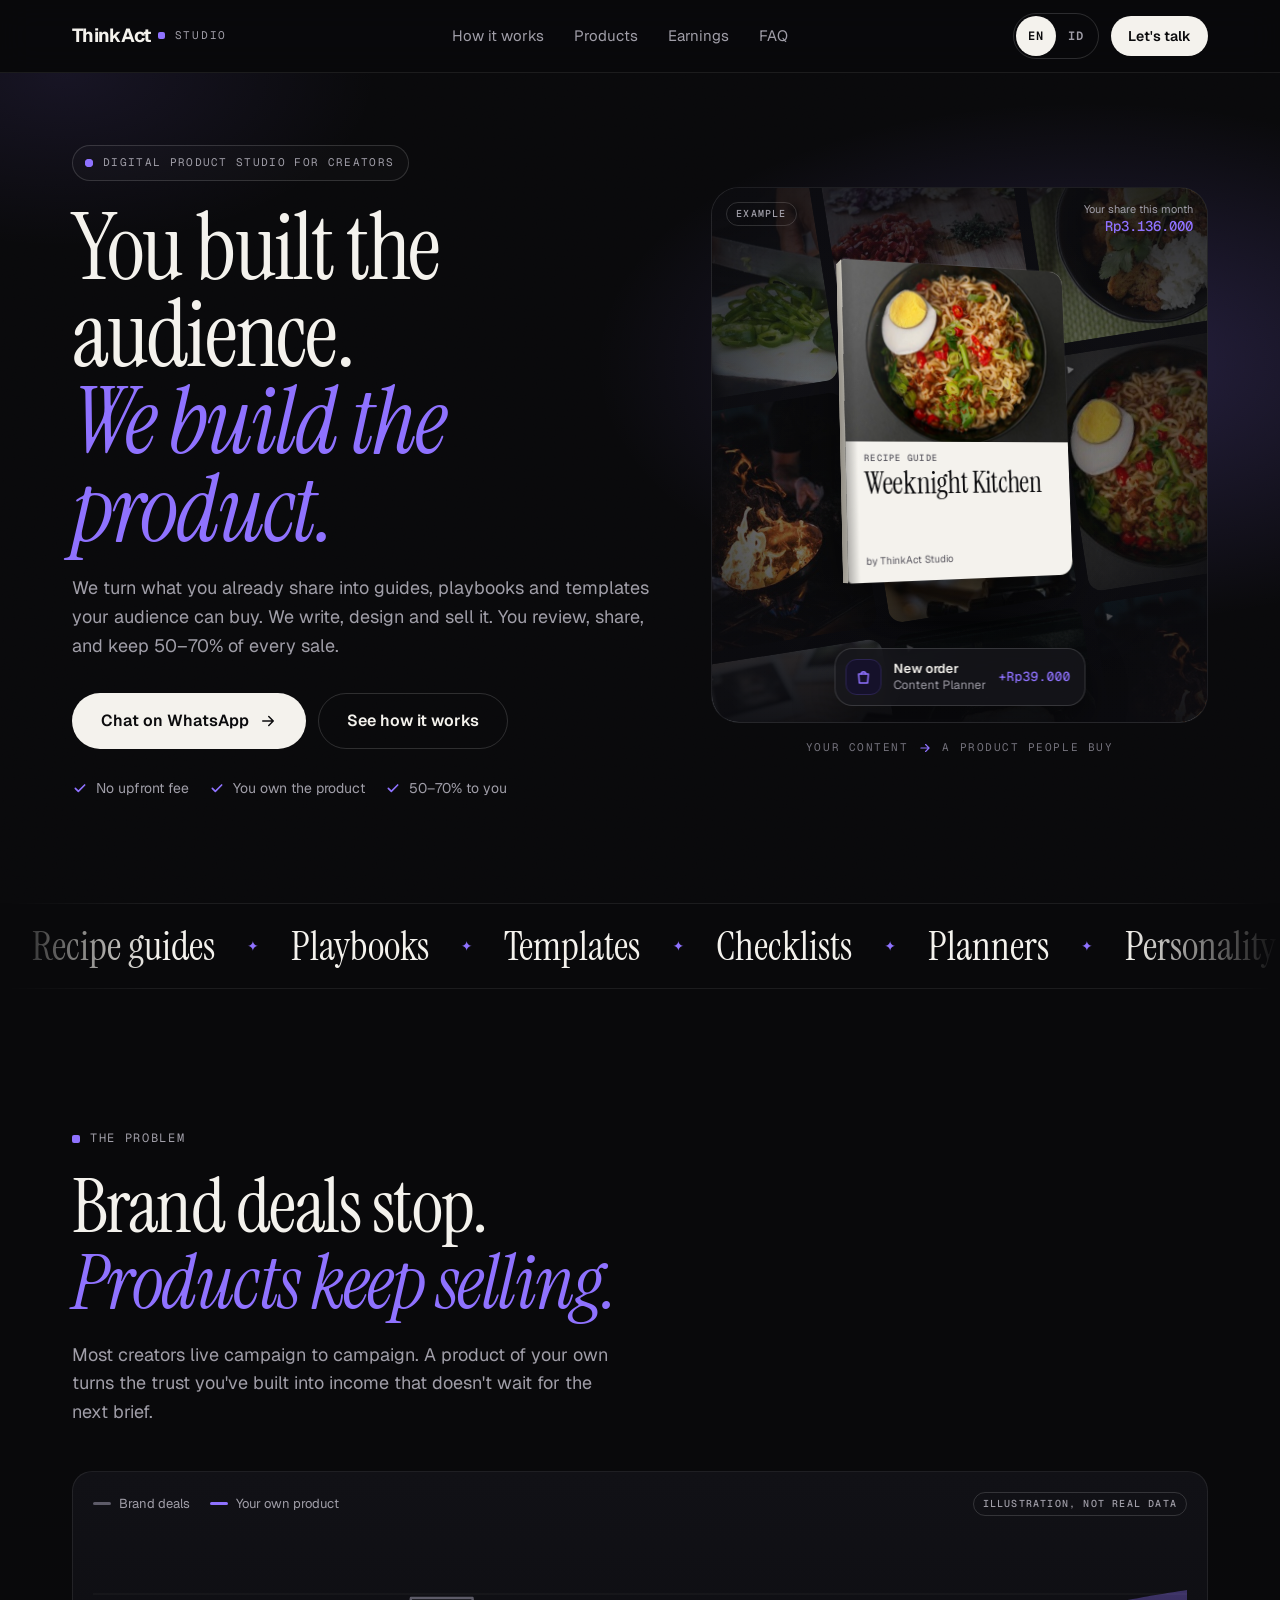
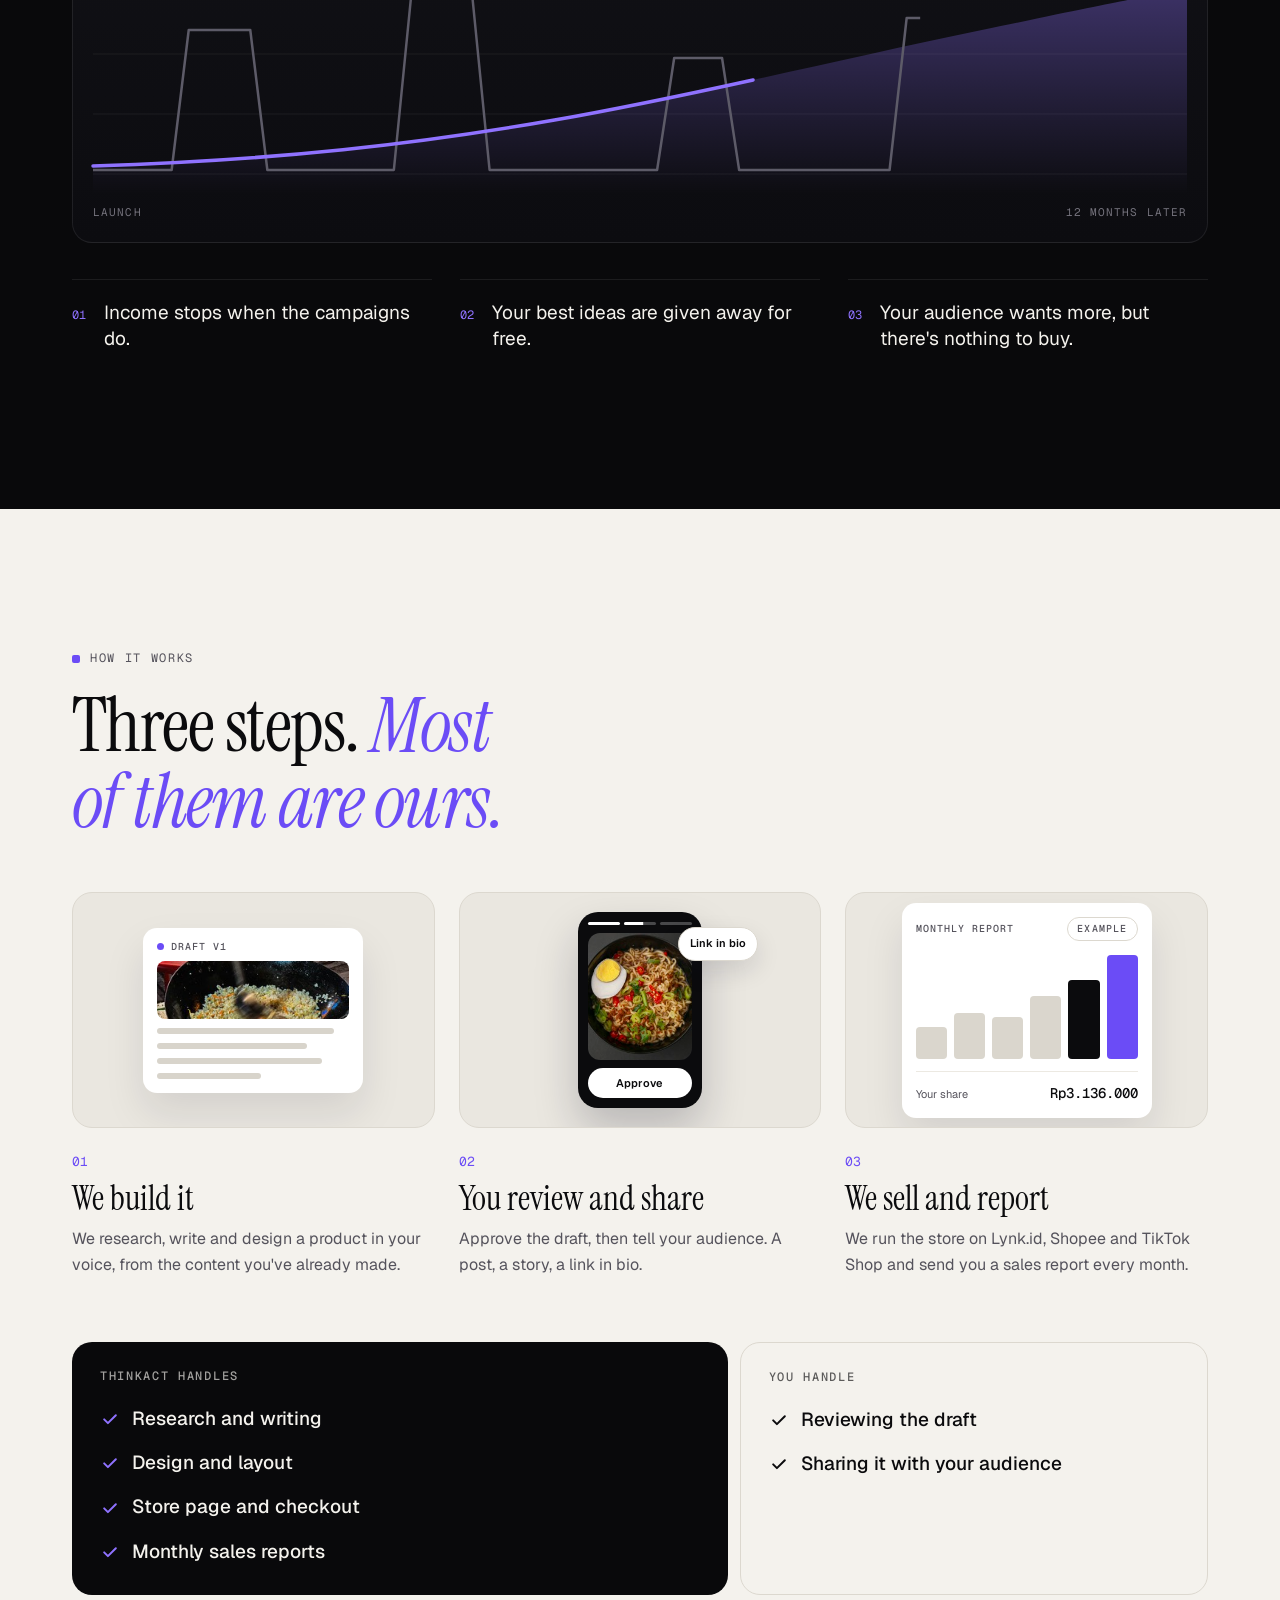
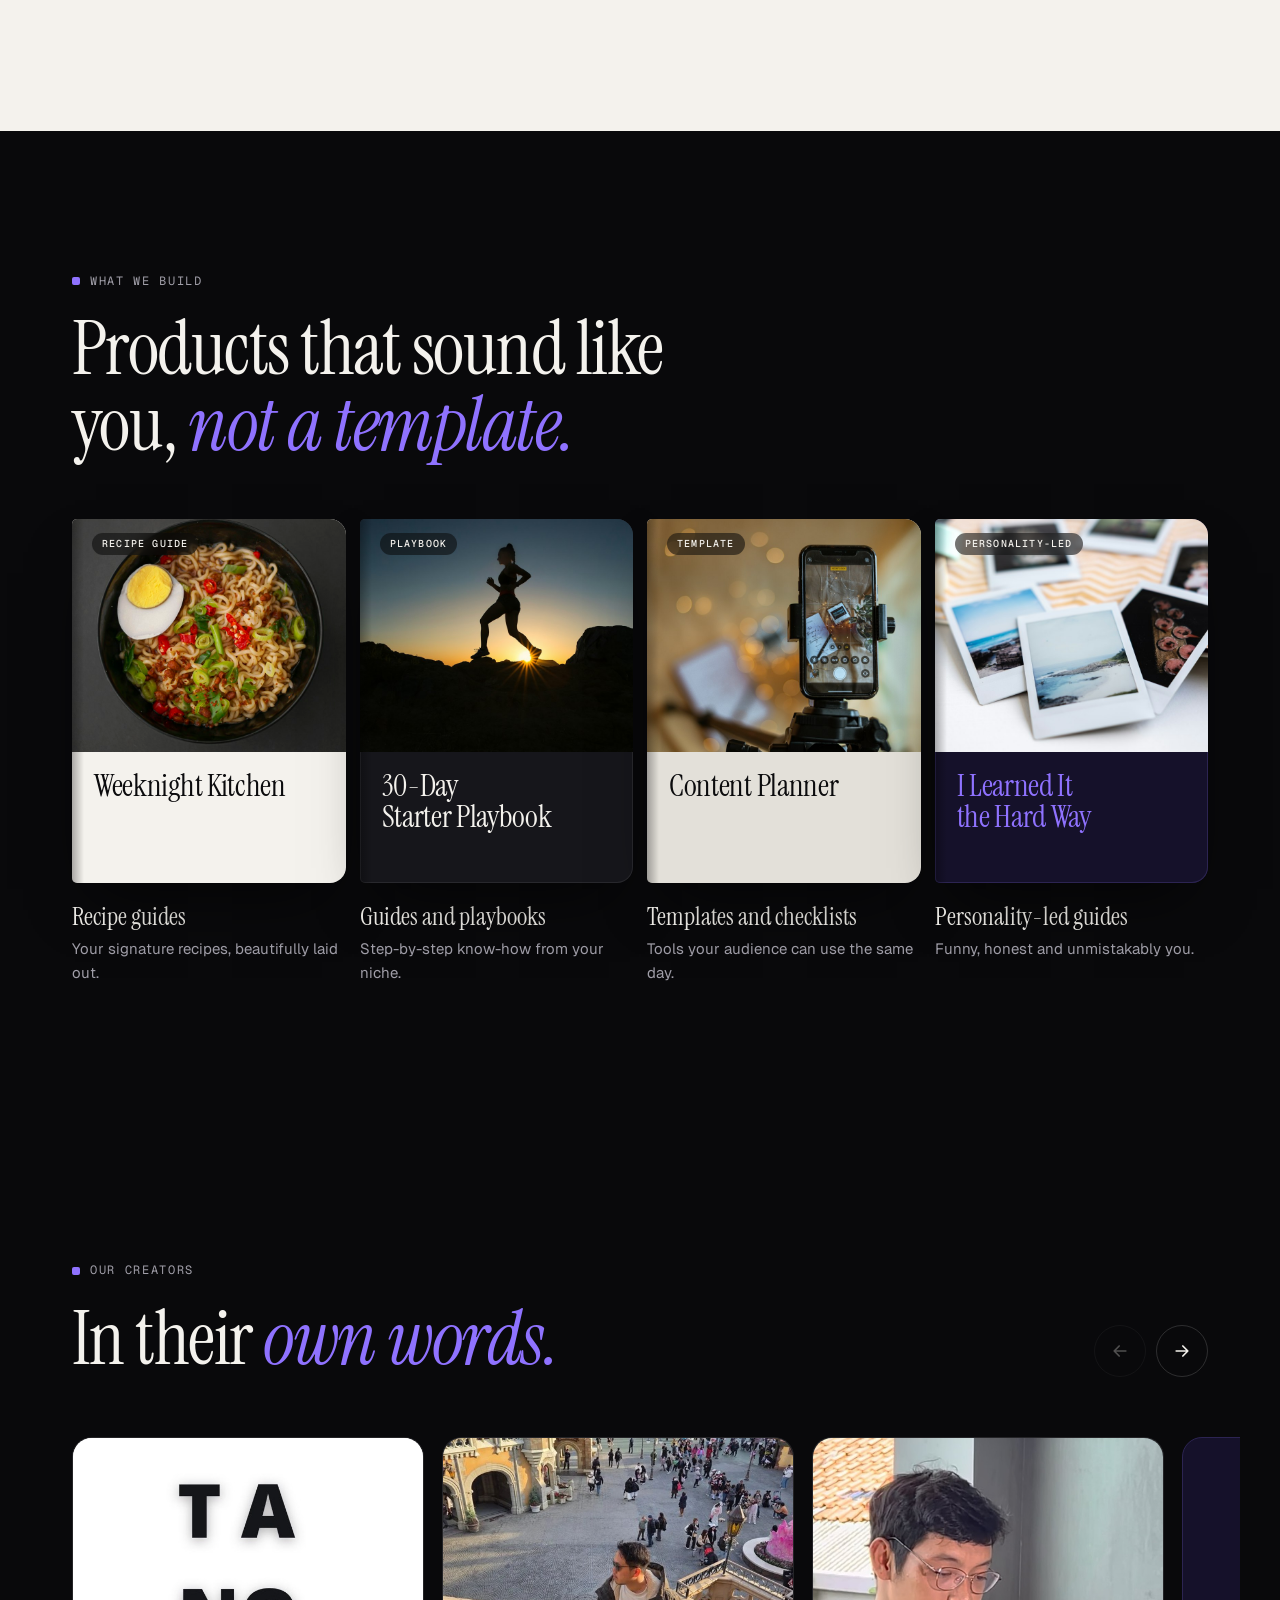
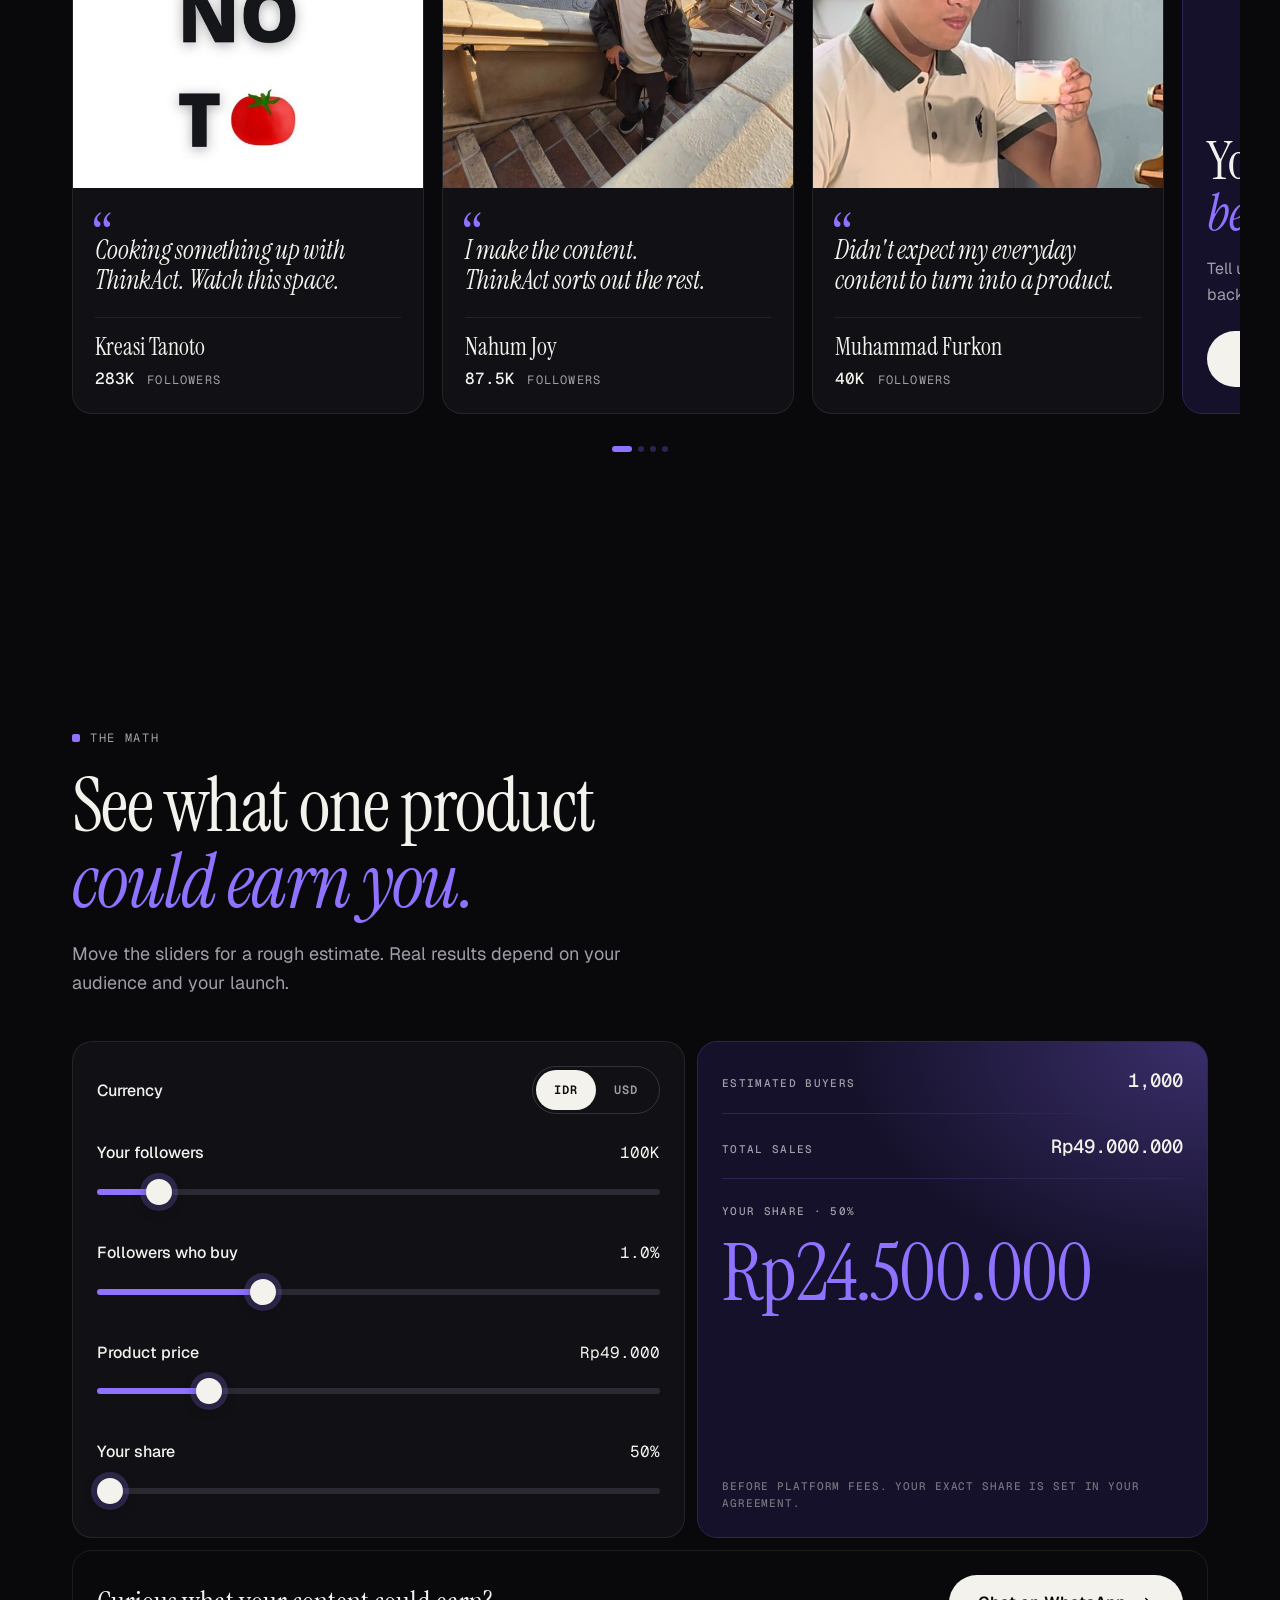
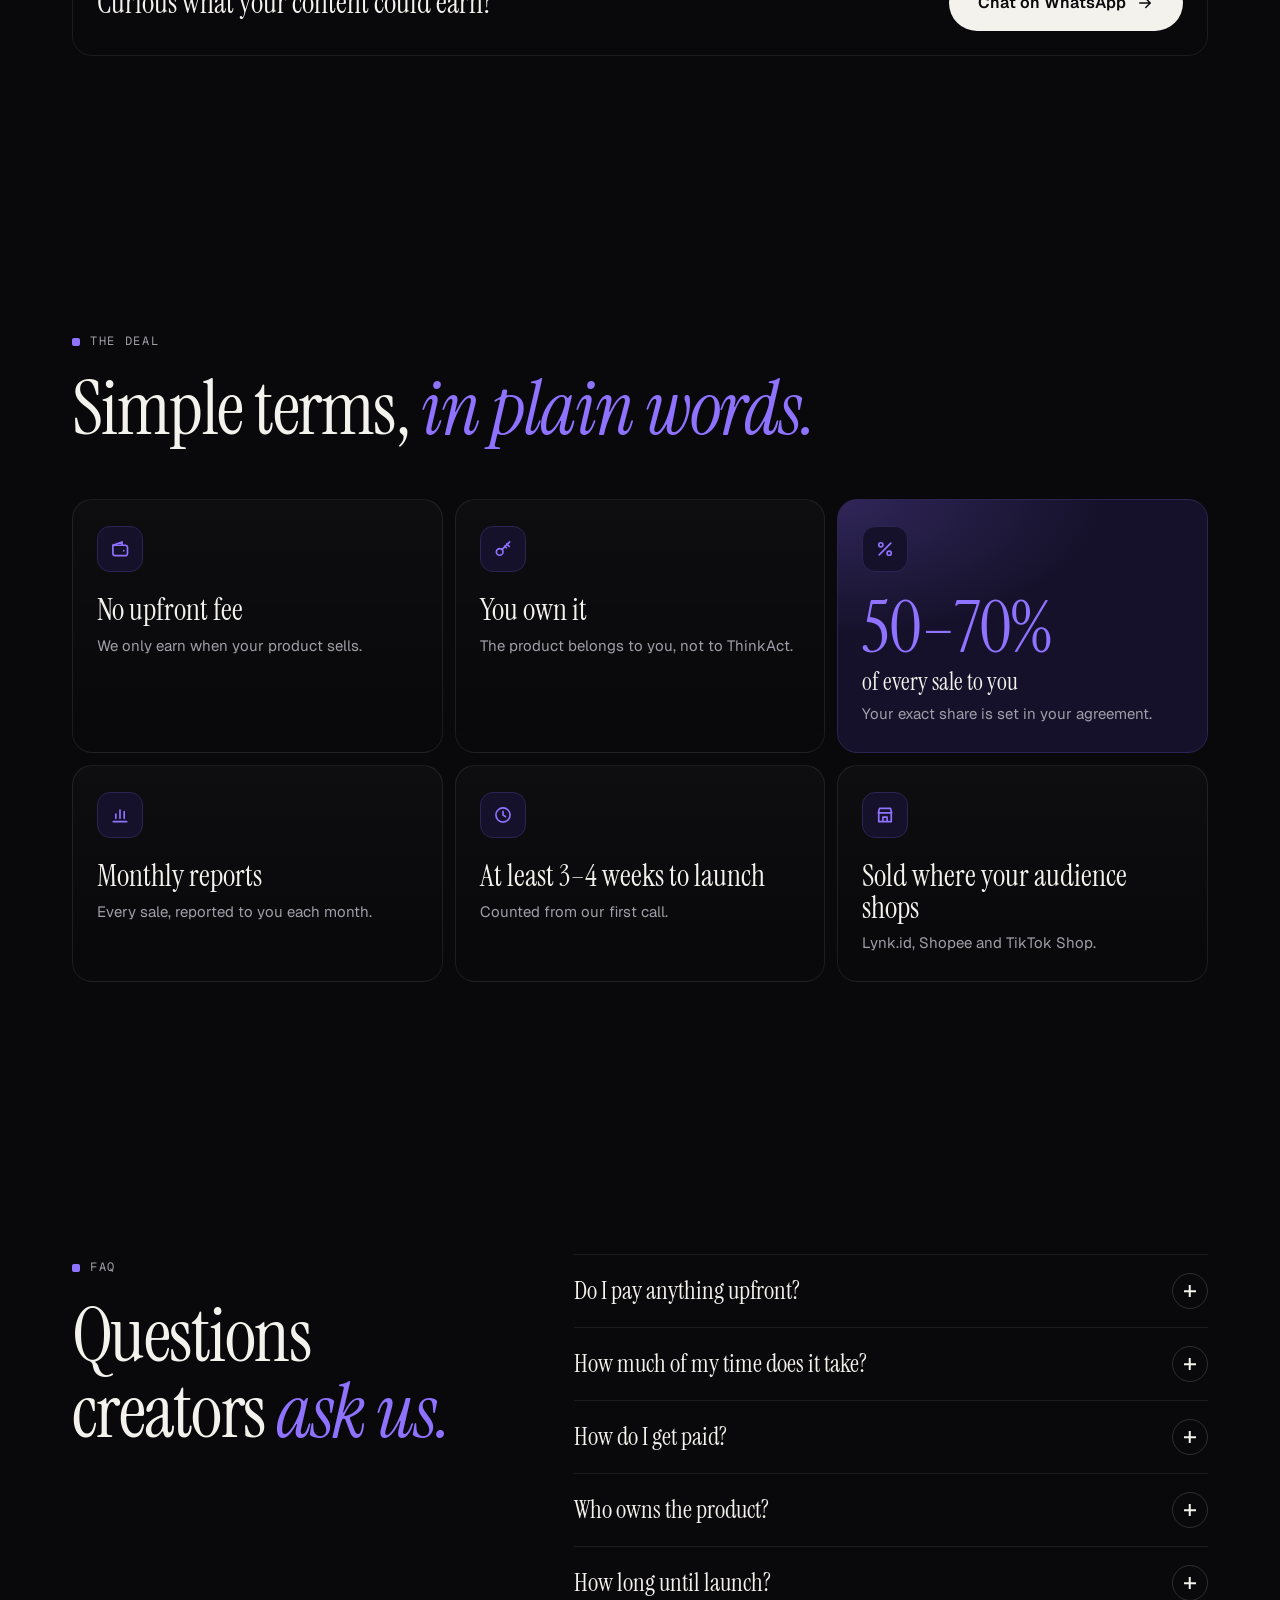
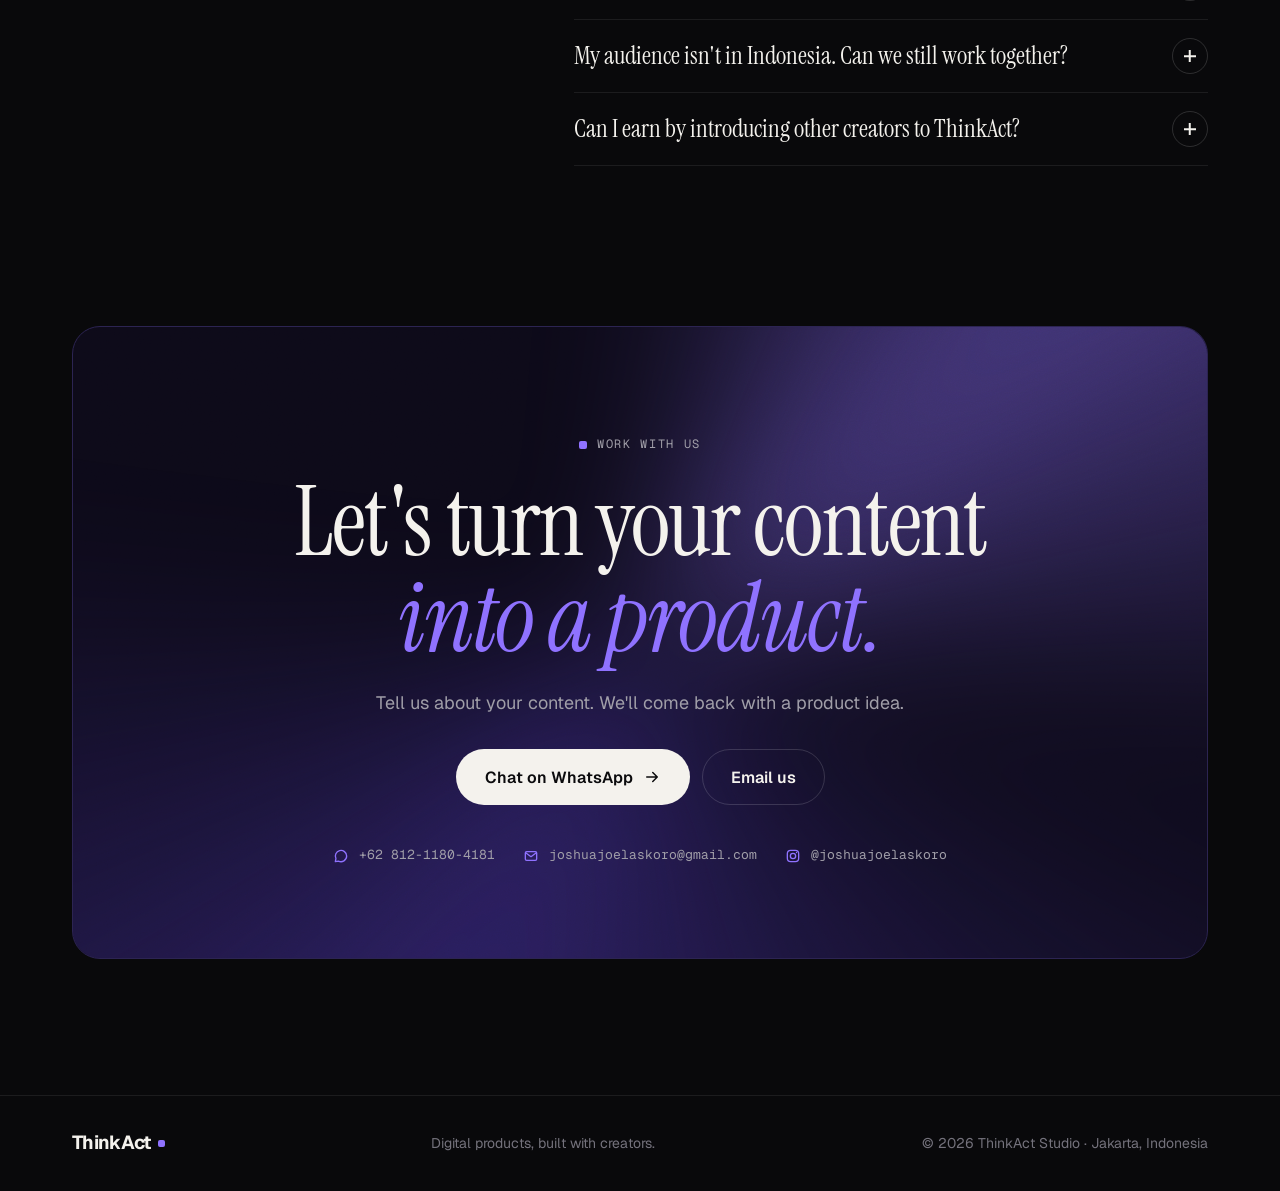
==== commit b35118c3: "Add Our creators carousel; drop the 2-builds-a-month rule Homepage gets a swipeable "Our creators" s" ====
--- a/index.html
+++ b/index.html
@@ -324,6 +324,45 @@
   </div>
 </section>
 
+<!-- Our creators -->
+<section class="section" id="creators">
+  <div class="container">
+    <div class="creators-head">
+      <div class="section-head">
+        <p class="eyebrow reveal" data-i18n="creators.eyebrow">Our creators</p>
+        <h2 class="h2 reveal"><span data-i18n="creators.t1">In their</span> <em data-i18n="creators.t2">own words.</em></h2>
+      </div>
+      <div class="car-nav reveal">
+        <button type="button" class="car-btn" data-car="-1" aria-label="Previous" data-i18n-aria="aria.prev"><svg class="ic ic-back"><use href="#i-arrow"/></svg></button>
+        <button type="button" class="car-btn" data-car="1" aria-label="Next" data-i18n-aria="aria.next"><svg class="ic"><use href="#i-arrow"/></svg></button>
+      </div>
+    </div>
+    <div class="car reveal" tabindex="0" role="region" aria-label="Our creators" data-i18n-aria="creators.eyebrow">
+      <figure class="creator">
+        <div class="creator-photo"><img class="creator-logo" src="img/creator-tanoto.jpg" alt="Kreasi Tanoto" loading="lazy"></div>
+        <blockquote class="creator-quote"><p data-i18n="creators.q1">Cooking something up with ThinkAct. Watch this space.</p></blockquote>
+        <figcaption><span class="creator-name">Kreasi Tanoto</span><span class="creator-stat"><b data-followers="283000">283K</b> <span data-i18n="creators.followers">followers</span></span></figcaption>
+      </figure>
+      <figure class="creator">
+        <div class="creator-photo"><img src="img/creator-nahum.jpg" alt="Nahum Joy" loading="lazy"></div>
+        <blockquote class="creator-quote"><p data-i18n="creators.q2">I make the content. ThinkAct sorts out the rest.</p></blockquote>
+        <figcaption><span class="creator-name">Nahum Joy</span><span class="creator-stat"><b data-followers="87500">87.5K</b> <span data-i18n="creators.followers">followers</span></span></figcaption>
+      </figure>
+      <figure class="creator">
+        <div class="creator-photo"><img src="img/creator-furkon.jpg" alt="Muhammad Furkon" loading="lazy" style="object-position:50% 30%"></div>
+        <blockquote class="creator-quote"><p data-i18n="creators.q3">Didn't expect my everyday content to turn into a product.</p></blockquote>
+        <figcaption><span class="creator-name">Muhammad Furkon</span><span class="creator-stat"><b data-followers="40000">40K</b> <span data-i18n="creators.followers">followers</span></span></figcaption>
+      </figure>
+      <div class="creator creator-invite">
+        <h3><span data-i18n="creators.inviteT1">Your story</span> <em data-i18n="creators.inviteT2">could be next.</em></h3>
+        <p data-i18n="final.lead">Tell us about your content. We'll come back with a product idea.</p>
+        <a class="btn btn-lg btn-light" href="https://wa.me/6281211804181" target="_blank" rel="noopener"><span data-i18n="cta.wa">Chat on WhatsApp</span><svg class="ic"><use href="#i-arrow"/></svg></a>
+      </div>
+    </div>
+    <div class="car-dots" aria-hidden="true"></div>
+  </div>
+</section>
+
 <!-- Earnings -->
 <section class="section" id="earnings">
   <div class="container">
--- a/styles.css
+++ b/styles.css
@@ -379,6 +379,39 @@
 .footer-row{display:flex;flex-wrap:wrap;align-items:center;justify-content:space-between;gap:12px 28px}
 .footer .logo-word{color:var(--text)}
 
+/* ---------- Our creators: swipeable quote cards ---------- */
+.creators-head{display:flex;justify-content:space-between;align-items:flex-end;gap:16px}
+.car-nav{display:none;gap:10px;flex-shrink:0}
+@media (min-width:720px){ .car-nav{display:flex} }
+.car-btn{display:grid;place-items:center;width:52px;height:52px;padding:0;border:1px solid var(--line-2);border-radius:50%;background:transparent;color:var(--text);cursor:pointer;transition:border-color .25s,background .25s,opacity .25s}
+.car-btn:hover{border-color:rgba(255,255,255,.35);background:rgba(255,255,255,.04)}
+.car-btn:disabled{opacity:.3;cursor:default;background:transparent}
+.ic-back{transform:rotate(180deg)}
+.car{display:grid;grid-auto-flow:column;grid-auto-columns:82%;gap:14px;margin:44px calc(var(--pad) * -1) 0;padding:4px var(--pad) 12px;overflow-x:auto;scroll-snap-type:x mandatory;scroll-padding-inline:var(--pad);scrollbar-width:none;overscroll-behavior-x:contain}
+.car::-webkit-scrollbar{display:none}
+@media (min-width:720px){ .car{grid-auto-columns:44%} }
+@media (min-width:1024px){ .car{grid-auto-columns:31%;gap:18px;margin-top:56px} }
+.creator{display:flex;flex-direction:column;margin:0;overflow:hidden;border:1px solid var(--line);border-radius:var(--radius);background:var(--ink-2);scroll-snap-align:start}
+.creator-photo{position:relative;aspect-ratio:1/1;background:#18181D}
+.creator-photo img{width:100%;height:100%;object-fit:cover}
+.creator-photo img.creator-logo{object-fit:contain;background:#fff}
+@media (min-width:1024px){ .creator-photo{aspect-ratio:4/3} }
+.creator-quote{flex:1;margin:0;padding:22px 22px 0}
+.creator-quote::before{content:"\201C";display:block;height:26px;font-family:var(--serif);font-size:64px;line-height:1;color:var(--violet)}
+.creator-quote p{font-family:var(--serif);font-style:italic;font-size:26px;line-height:1.15;letter-spacing:-.005em;text-wrap:balance}
+.creator figcaption{display:flex;flex-direction:column;gap:6px;margin:22px 22px 22px;padding-top:16px;border-top:1px solid var(--line)}
+.creator-name{font-family:var(--serif);font-size:24px;line-height:1.05}
+.creator-stat{font-family:var(--mono);font-size:12px;letter-spacing:.1em;text-transform:uppercase;color:var(--muted)}
+.creator-stat b{margin-right:4px;font-size:16px;font-weight:500;letter-spacing:0;text-transform:none;color:var(--text)}
+.creator-invite{justify-content:flex-end;gap:16px;padding:26px 24px;border-color:var(--violet-line);background:radial-gradient(120% 70% at 100% 0%,rgba(143,114,255,.30),transparent 60%),var(--violet-soft)}
+.creator-invite h3{font-family:var(--serif);font-weight:400;font-size:clamp(38px,10vw,52px);line-height:1}
+.creator-invite h3 em{color:var(--violet)}
+.creator-invite p{font-size:16px;color:var(--muted)}
+.creator-invite .btn{align-self:stretch;margin-top:8px}
+.car-dots{display:flex;justify-content:center;gap:6px;margin-top:20px}
+.car-dots i{width:6px;height:6px;border-radius:3px;background:var(--violet-line);transition:width .3s var(--ease),background .3s}
+.car-dots i.on{width:20px;background:var(--violet)}
+
 /* ---------- Partner program ---------- */
 .nav-links a[aria-current="page"],.menu a[aria-current="page"]{color:var(--violet)}
 .footer-link{display:inline-flex;align-items:center;min-height:44px;color:var(--muted);transition:color .2s}
@@ -420,6 +453,8 @@
 .mbar:first-child .mbar-val{color:var(--text)}
 .mbar-x{display:flex;gap:8px;margin-top:8px}
 .mbar-x span{flex:1;text-align:center;font:500 11px/1 var(--mono);color:var(--muted-2)}
+.field-hint{margin-top:2px;font-size:13px;color:var(--muted)}
+.field-hint span:last-child{font-family:var(--mono);color:var(--text)}
 .mbar-caption{display:block;margin-top:8px;text-align:center;font:500 10px/1 var(--mono);letter-spacing:.14em;text-transform:uppercase;color:var(--muted-2)}
 
 /* Growth tiers */
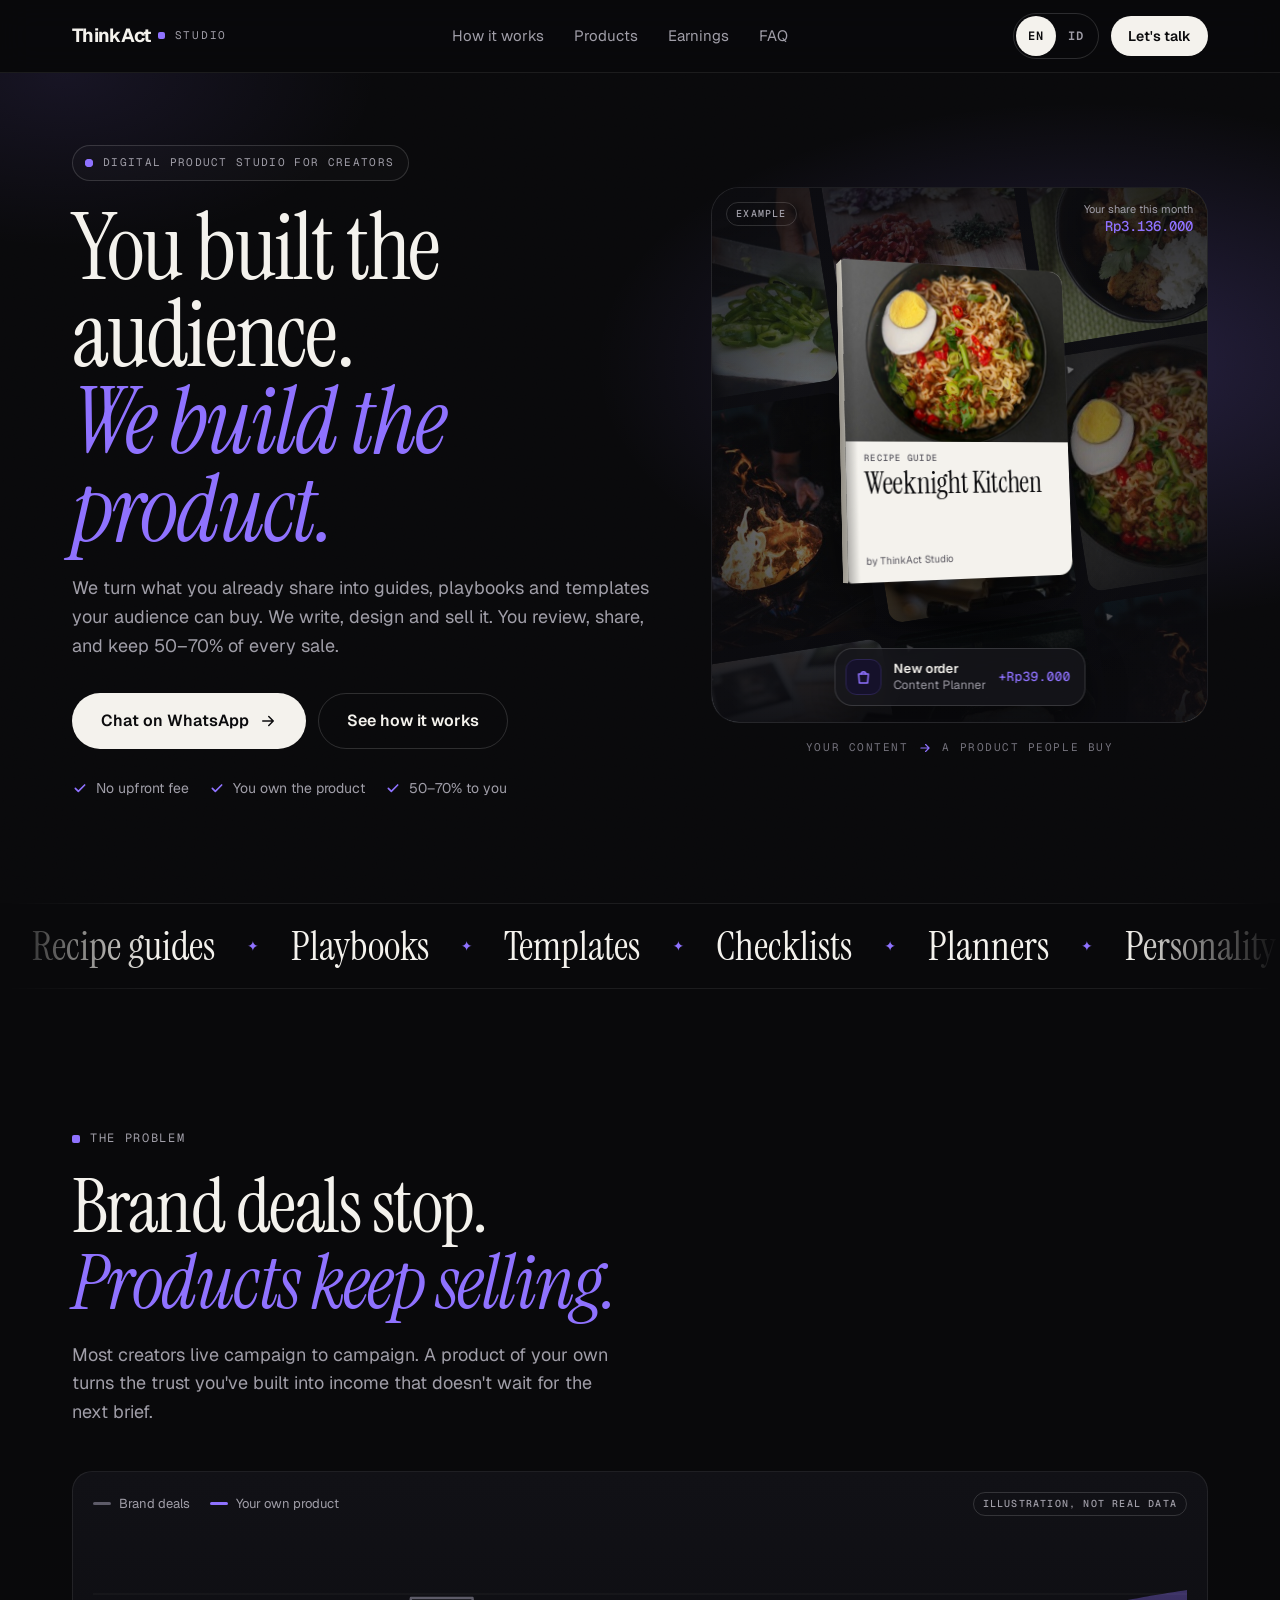
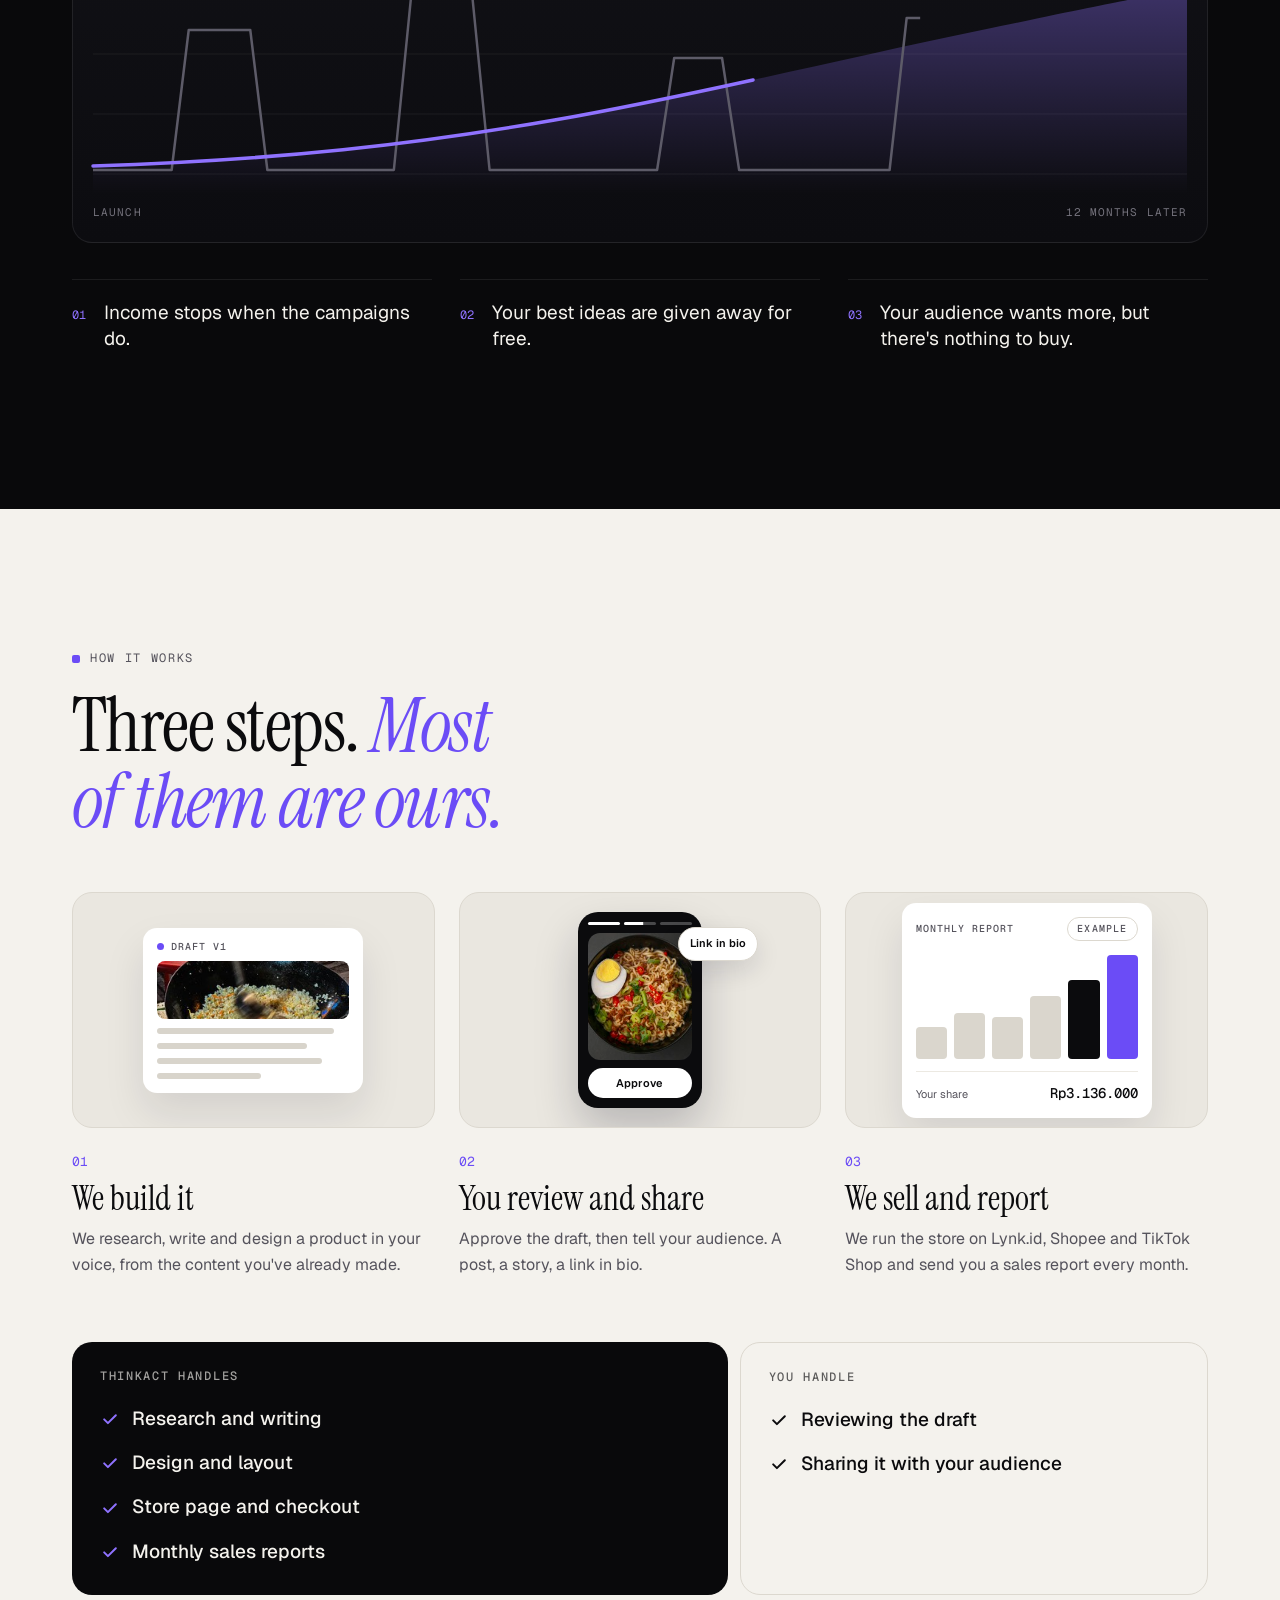
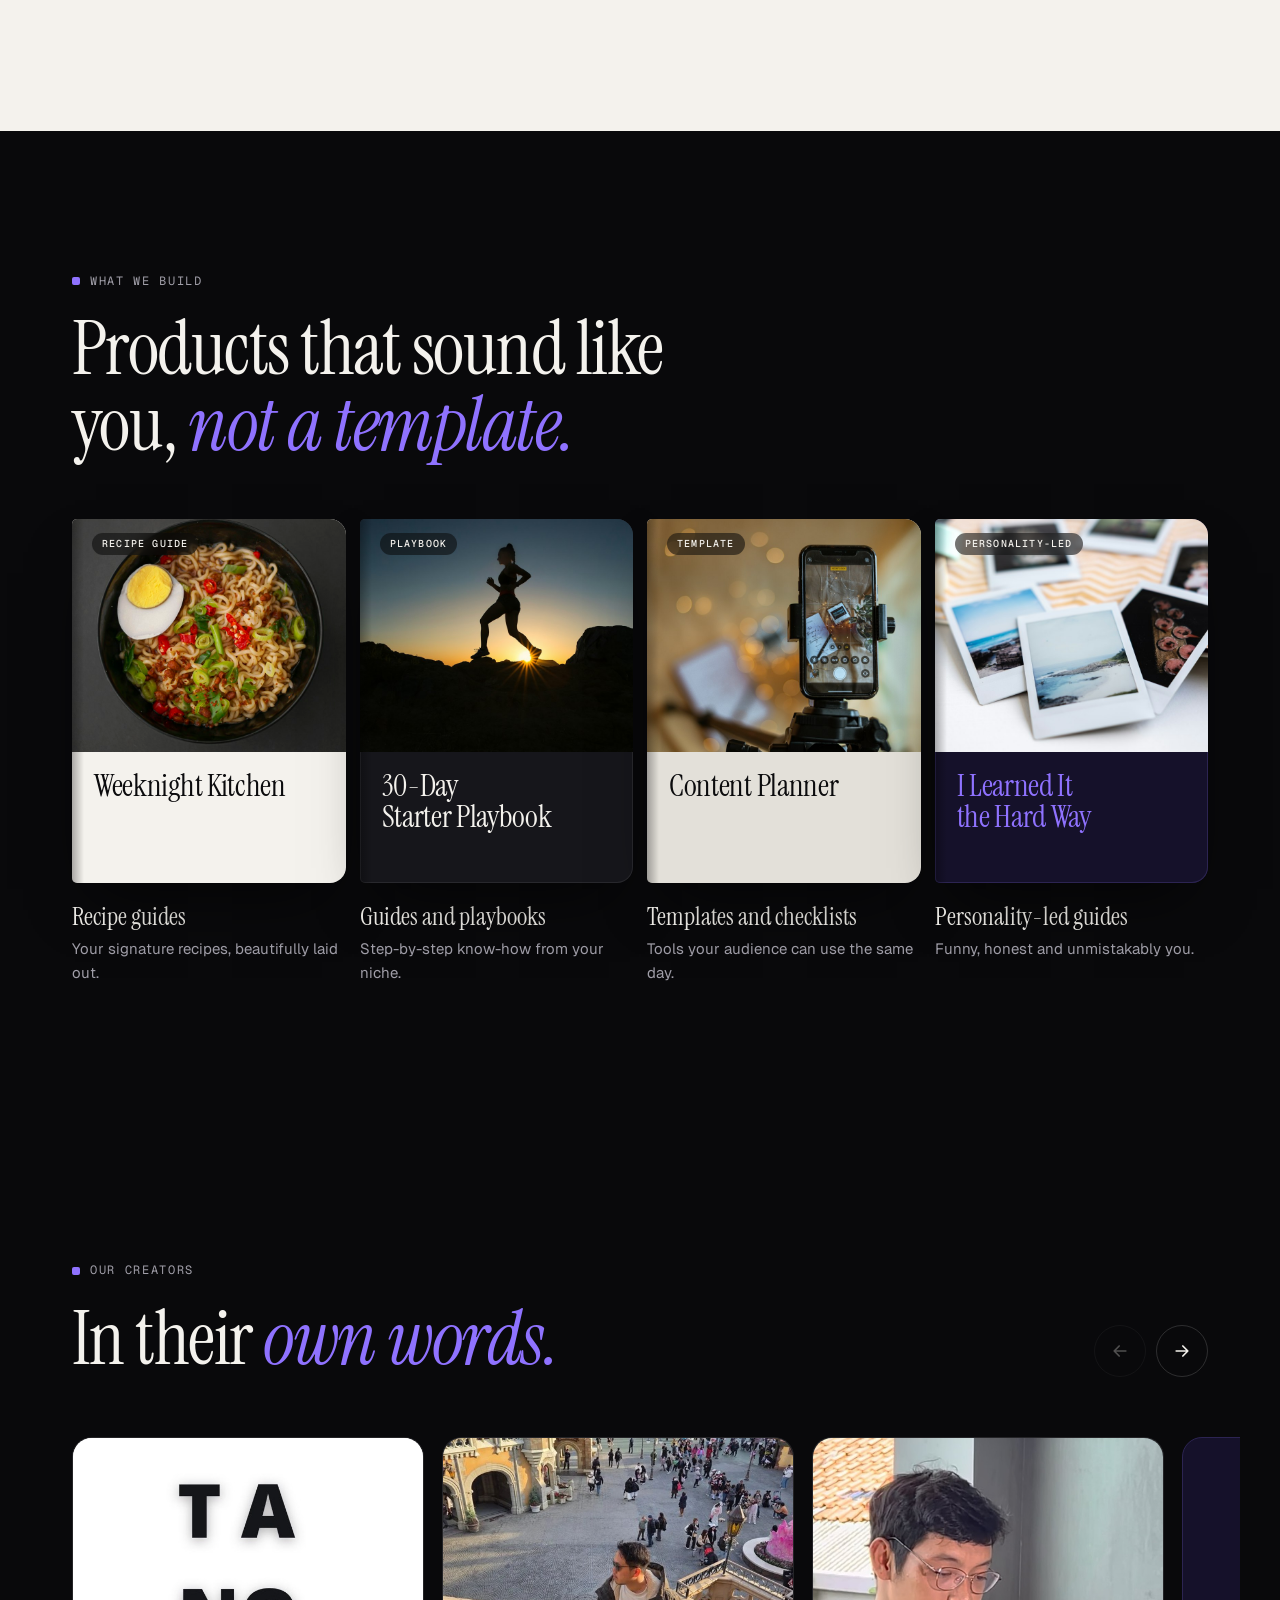
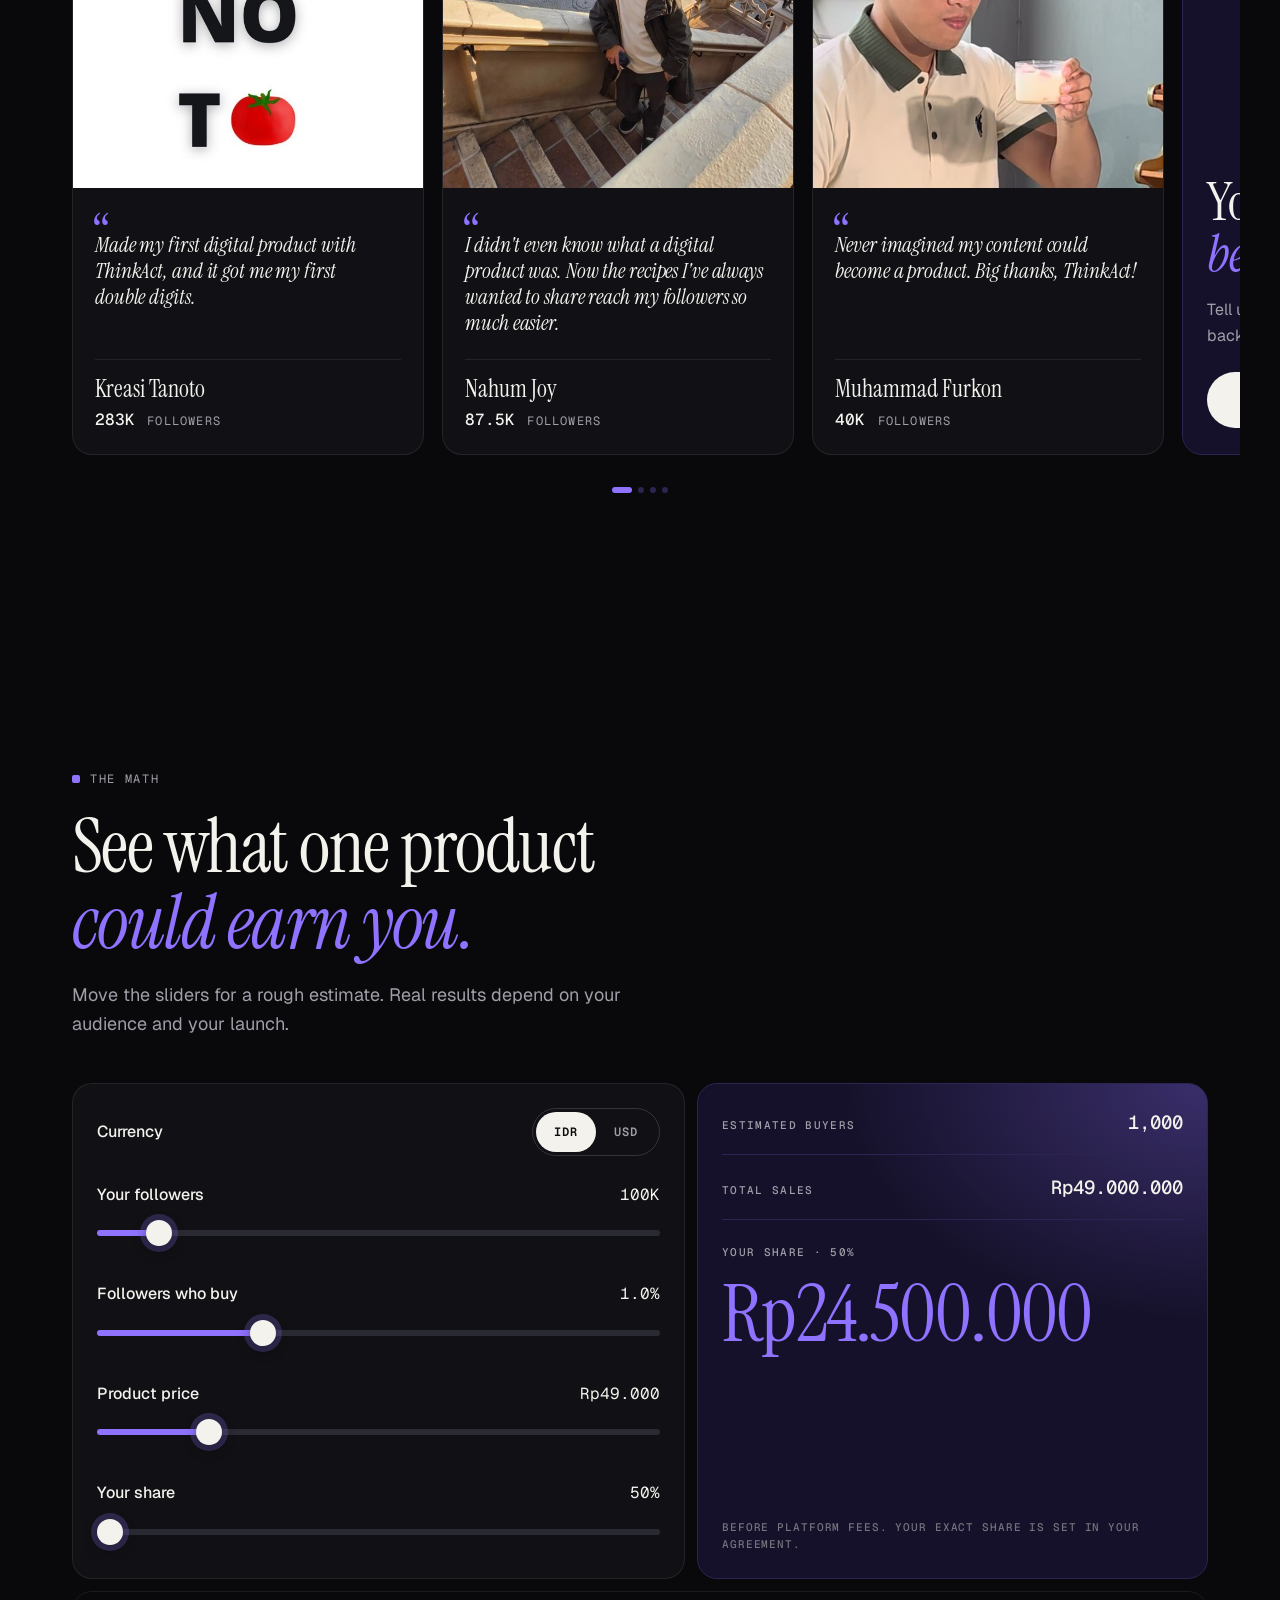
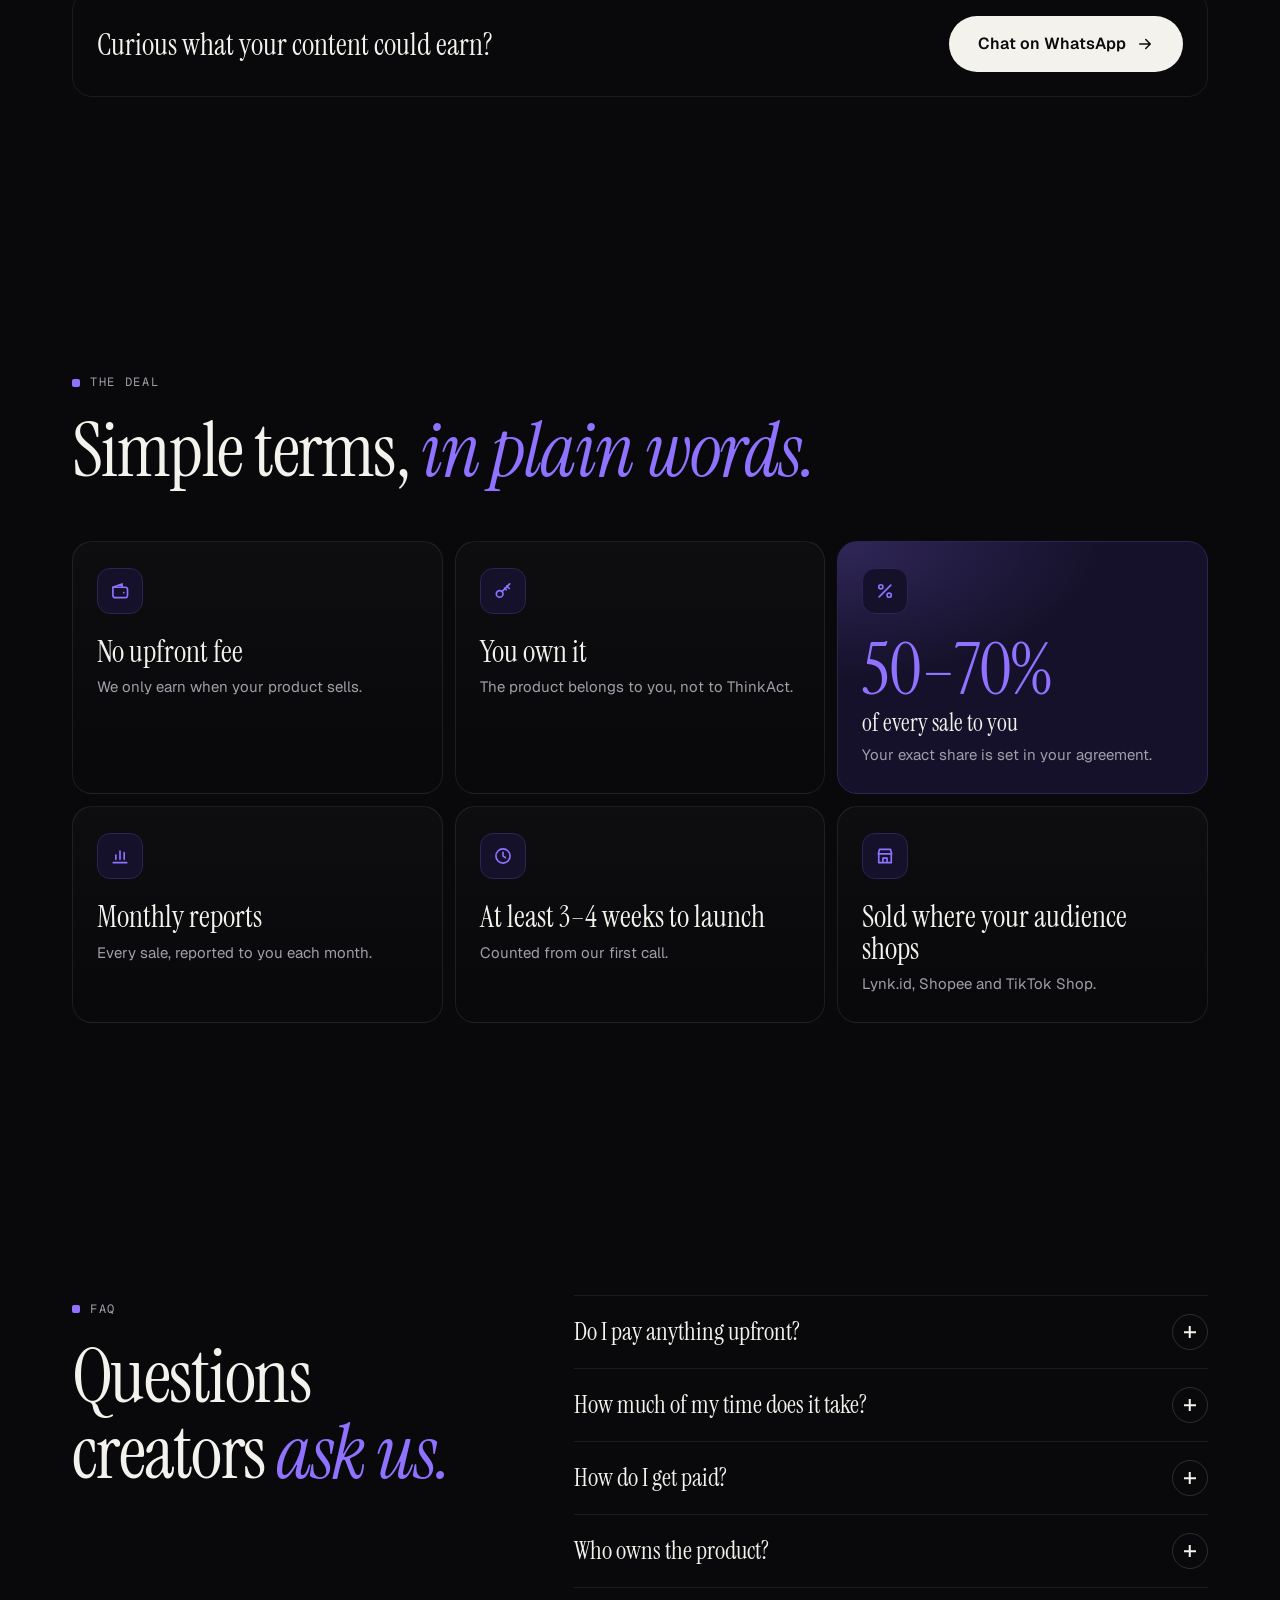
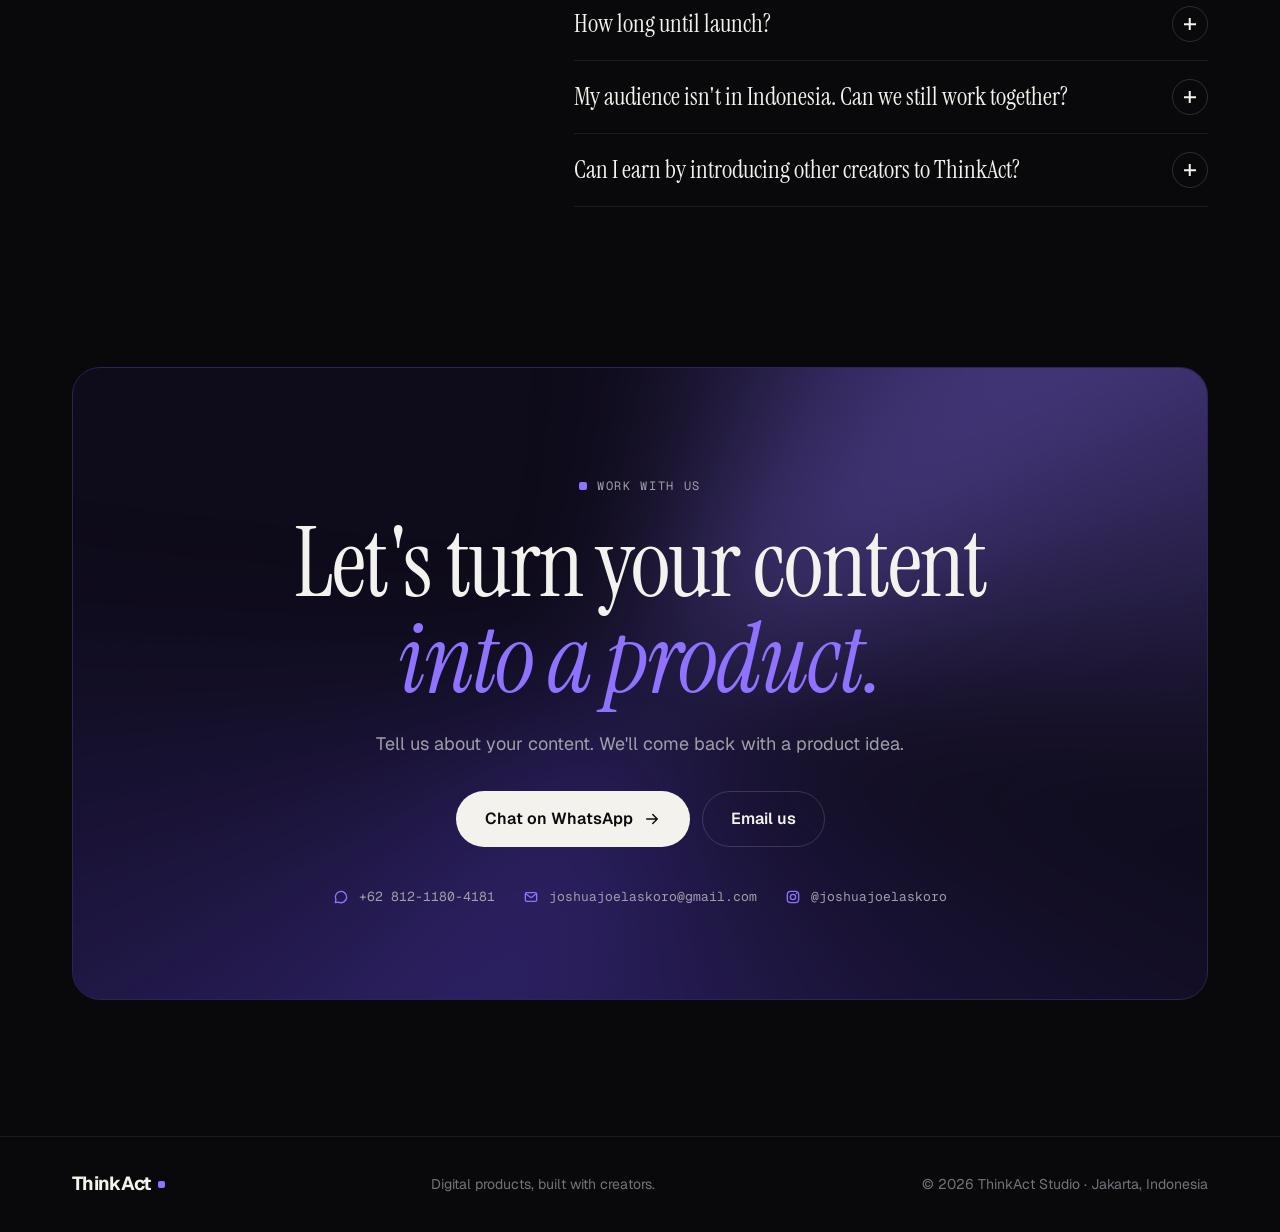
==== commit b87def89: "Use the creators' own quotes, smaller quote type Quotes now follow what Kreasi Tanoto, Nahum Joy and" ====
--- a/index.html
+++ b/index.html
@@ -340,17 +340,17 @@
     <div class="car reveal" tabindex="0" role="region" aria-label="Our creators" data-i18n-aria="creators.eyebrow">
       <figure class="creator">
         <div class="creator-photo"><img class="creator-logo" src="img/creator-tanoto.jpg" alt="Kreasi Tanoto" loading="lazy"></div>
-        <blockquote class="creator-quote"><p data-i18n="creators.q1">Cooking something up with ThinkAct. Watch this space.</p></blockquote>
+        <blockquote class="creator-quote"><p data-i18n="creators.q1">Made my first digital product with ThinkAct, and it got me my first double digits.</p></blockquote>
         <figcaption><span class="creator-name">Kreasi Tanoto</span><span class="creator-stat"><b data-followers="283000">283K</b> <span data-i18n="creators.followers">followers</span></span></figcaption>
       </figure>
       <figure class="creator">
         <div class="creator-photo"><img src="img/creator-nahum.jpg" alt="Nahum Joy" loading="lazy"></div>
-        <blockquote class="creator-quote"><p data-i18n="creators.q2">I make the content. ThinkAct sorts out the rest.</p></blockquote>
+        <blockquote class="creator-quote"><p data-i18n="creators.q2">I didn't even know what a digital product was. Now the recipes I've always wanted to share reach my followers so much easier.</p></blockquote>
         <figcaption><span class="creator-name">Nahum Joy</span><span class="creator-stat"><b data-followers="87500">87.5K</b> <span data-i18n="creators.followers">followers</span></span></figcaption>
       </figure>
       <figure class="creator">
         <div class="creator-photo"><img src="img/creator-furkon.jpg" alt="Muhammad Furkon" loading="lazy" style="object-position:50% 30%"></div>
-        <blockquote class="creator-quote"><p data-i18n="creators.q3">Didn't expect my everyday content to turn into a product.</p></blockquote>
+        <blockquote class="creator-quote"><p data-i18n="creators.q3">Never imagined my content could become a product. Big thanks, ThinkAct!</p></blockquote>
         <figcaption><span class="creator-name">Muhammad Furkon</span><span class="creator-stat"><b data-followers="40000">40K</b> <span data-i18n="creators.followers">followers</span></span></figcaption>
       </figure>
       <div class="creator creator-invite">
--- a/styles.css
+++ b/styles.css
@@ -397,8 +397,8 @@
 .creator-photo img.creator-logo{object-fit:contain;background:#fff}
 @media (min-width:1024px){ .creator-photo{aspect-ratio:4/3} }
 .creator-quote{flex:1;margin:0;padding:22px 22px 0}
-.creator-quote::before{content:"\201C";display:block;height:26px;font-family:var(--serif);font-size:64px;line-height:1;color:var(--violet)}
-.creator-quote p{font-family:var(--serif);font-style:italic;font-size:26px;line-height:1.15;letter-spacing:-.005em;text-wrap:balance}
+.creator-quote::before{content:"\201C";display:block;height:22px;font-family:var(--serif);font-size:54px;line-height:1;color:var(--violet)}
+.creator-quote p{font-family:var(--serif);font-style:italic;font-size:21px;line-height:1.25;letter-spacing:-.005em;text-wrap:pretty}
 .creator figcaption{display:flex;flex-direction:column;gap:6px;margin:22px 22px 22px;padding-top:16px;border-top:1px solid var(--line)}
 .creator-name{font-family:var(--serif);font-size:24px;line-height:1.05}
 .creator-stat{font-family:var(--mono);font-size:12px;letter-spacing:.1em;text-transform:uppercase;color:var(--muted)}
